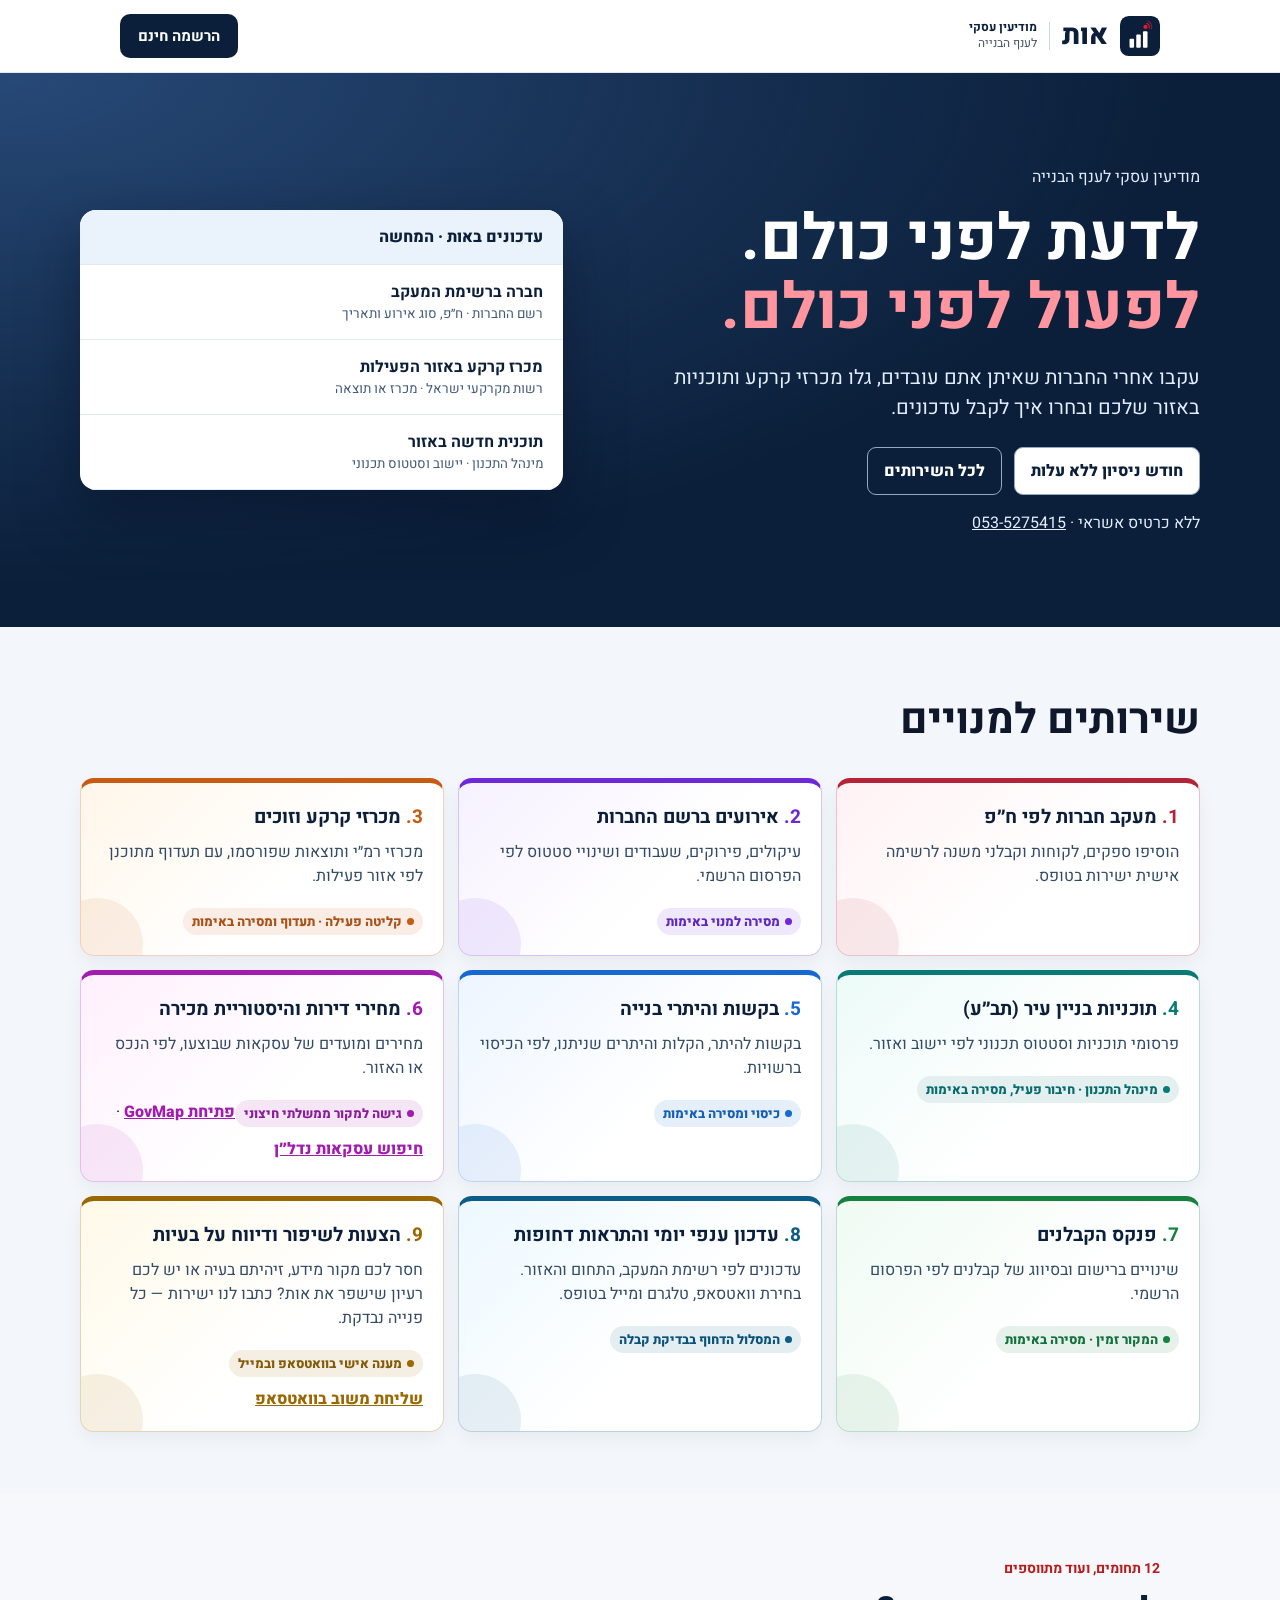
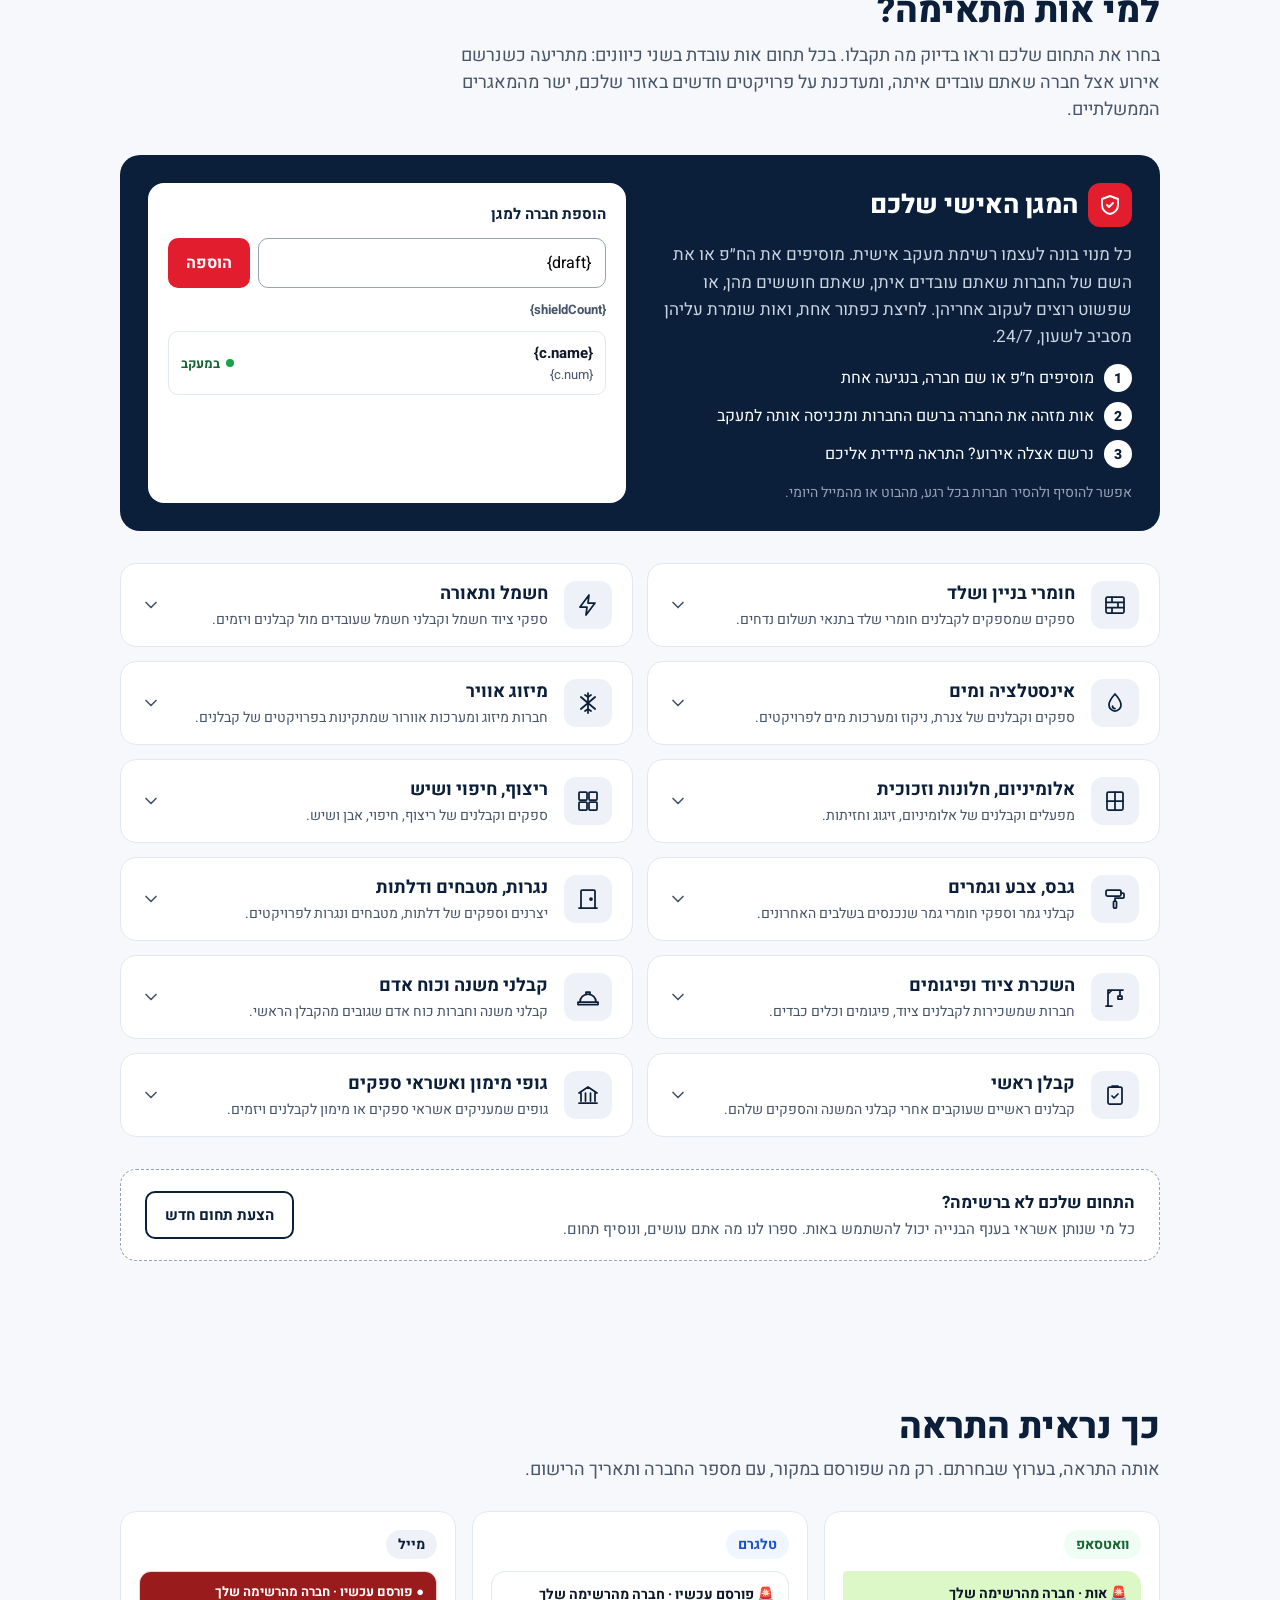
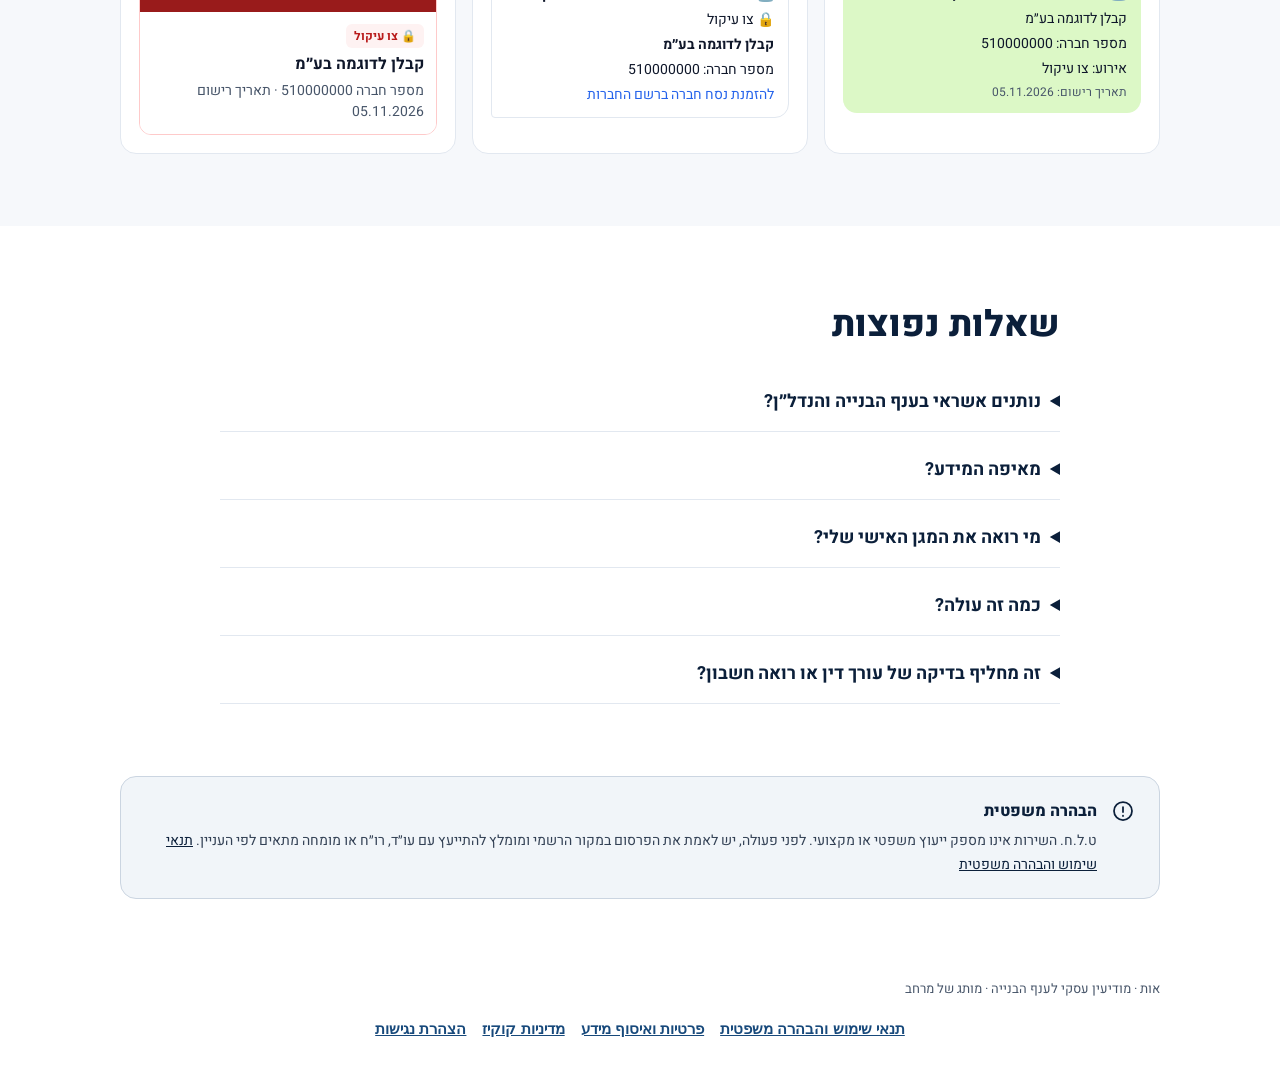
==== index.html @ c1ab6857 "Integrate final legal terms and policies across Ot website" ====
<!doctype html>
<html lang="he" dir="rtl">
<head>
<meta charset="utf-8"><link rel="icon" href="/icon.png"><link rel="icon" href="/icon.png">
<meta name="viewport" content="width=device-width,initial-scale=1">
<meta name="facebook-domain-verification" content="h4k5ge4xw68pjfsetgys9955vfv62x" />
<title>אות · מודיעין עסקי לענף הבנייה</title>
<meta name="description" content="המגן האישי שלכם: התרעה מוקדמת על עיקול, פירוק, מינוי כונס נכסים או שיעבוד חדש בחברות שאיתן אתם עובדים, והיתרים ומכרזים חדשים באזור שלכם.">

<link rel="preconnect" href="https://fonts.googleapis.com">
<link href="https://fonts.googleapis.com/css2?family=Heebo:wght@400;500;700;800&amp;display=swap" rel="stylesheet">
<style>
body{margin:0}
a{color:#0B1F3A}a:hover{color:#13305a}
button:focus-visible,a:focus-visible{outline:3px solid #2563EB;outline-offset:2px}
</style>

<style>details summary{list-style-position:inside} .pnl[hidden]{display:none!important}</style>
<style>
.home-shell{max-width:1120px;padding-inline:24px;margin:auto}.home-hero{background:radial-gradient(ellipse at top left,#274977,transparent 65%),#0b1f3a;color:white;padding-block:76px}.hero-layout{display:grid;grid-template-columns:1.2fr 1fr;align-items:center;gap:58px}.home-hero h1{font-size:clamp(36px,5vw,64px);line-height:1.08;margin:8px 0 20px}.home-hero h1 span{color:#ff969f}.home-hero p{color:#e2eeff;max-width:52ch}.hero-lead{font-size:20px}.home-actions{display:flex;flex-wrap:wrap;gap:12px;margin-top:24px}.home-actions a{border:1px solid #94a9c4;border-radius:9px;padding:11px 16px;color:#fff;text-decoration:none;font-weight:800}.home-actions a:first-child{background:#fff;color:#0b1f3a}.demo-panel{border-radius:16px;overflow:hidden;background:white;color:#0b1f3a;box-shadow:0 25px 55px #05102480}.demo-panel header,.demo-panel div{padding:15px 20px;border-bottom:1px solid #e1eaf4}.demo-panel header{background:#eaf2fb;font-weight:800}.demo-panel small{display:block;color:#415979}.home-services{background:#f3f6fa;padding-block:62px}.home-services h2{font-size:clamp(30px,4vw,42px);margin:0}.home-service-list{display:grid;grid-template-columns:repeat(3,minmax(0,1fr));gap:14px;padding:0;margin:26px 0 0;list-style:none;counter-reset:service}.home-service-list li{--accent:#b42337;--tint:#fff2f4;counter-increment:service;position:relative;overflow:hidden;background:linear-gradient(135deg,var(--tint),#fff 58%);border:1px solid color-mix(in srgb,var(--accent) 28%,#fff);border-top:5px solid var(--accent);border-radius:14px;padding:20px;min-width:0;box-shadow:0 7px 18px rgba(15,31,58,.05);transition:transform .2s ease,box-shadow .2s ease}.home-service-list li:hover{transform:translateY(-3px);box-shadow:0 13px 25px rgba(15,31,58,.12)}.home-service-list li::after{content:"";position:absolute;width:92px;height:92px;border-radius:50%;background:var(--accent);opacity:.09;left:-30px;bottom:-35px}.home-service-list li:nth-child(2){--accent:#6d28d9;--tint:#f6f1ff}.home-service-list li:nth-child(3){--accent:#c75b12;--tint:#fff6e9}.home-service-list li:nth-child(4){--accent:#087b76;--tint:#ecfbf8}.home-service-list li:nth-child(5){--accent:#1769d1;--tint:#edf5ff}.home-service-list li:nth-child(6){--accent:#a21caf;--tint:#fff0fd}.home-service-list li:nth-child(7){--accent:#16803f;--tint:#effbf3}.home-service-list li:nth-child(8){--accent:#0b5c86;--tint:#ecf8ff}.home-service-list li:nth-child(9){--accent:#9a6700;--tint:#fff9e8}.home-service-list h3{position:relative;z-index:1;margin:0;font-size:19px;color:#0b1f3a}.home-service-list h3::before{content:counter(service) ". ";color:var(--accent)}.home-service-list p{position:relative;z-index:1;margin:8px 0;color:#334a64}.home-service-list small{position:relative;z-index:1;display:inline-flex;align-items:center;gap:5px;width:fit-content;margin-top:12px;padding:4px 9px;border-radius:999px;background:color-mix(in srgb,var(--accent) 11%,#fff);color:color-mix(in srgb,var(--accent) 84%,#0b1f3a);font-weight:800;font-size:13px}.home-service-list small::before{content:"";width:7px;height:7px;border-radius:50%;background:var(--accent)}.home-service-list a{position:relative;z-index:1;display:inline-block;margin-top:10px;color:var(--accent);font-weight:800}@media(max-width:820px){.home-hero{padding-block:48px}.hero-layout{grid-template-columns:1fr;gap:30px}.home-service-list{grid-template-columns:repeat(2,minmax(0,1fr))}}@media(max-width:520px){.home-shell{padding-inline:16px}.home-service-list{grid-template-columns:1fr}.home-services{padding-block:42px}}
</style>
<style>
/* Mobile-first refinements */
@media (max-width:640px){
  html,body{max-width:100%;overflow-x:hidden}
  header>div{height:64px!important;padding-inline:16px!important}
  header>div>div:first-child{gap:8px!important}
  header>div>div:first-child>span:nth-of-type(1){font-size:24px!important}
  header>div>div:first-child>span:last-child{font-size:11px!important}
  header>div>a{min-height:44px!important;padding-inline:13px!important;font-size:14px!important}
  .home-shell{padding-inline:16px}
  .home-hero{padding-block:34px}
  .home-hero h1{font-size:34px;line-height:1.14;margin-block:6px 14px}
  .hero-lead{font-size:17px;line-height:1.65}
  .home-actions{display:grid;grid-template-columns:1fr;gap:10px;margin-top:20px}
  .home-actions a{display:flex;align-items:center;justify-content:center;min-height:50px;box-sizing:border-box;font-size:16px}
  .demo-panel{border-radius:14px}
  .demo-panel header,.demo-panel div{padding:13px 14px;font-size:15px}
  .home-services{padding-block:38px}
  .home-services h2,section h2{font-size:29px!important;line-height:1.25!important}
  .home-service-list{grid-template-columns:1fr;gap:12px;margin-top:20px}
  .home-service-list li{padding:17px 16px 18px;border-radius:13px}
  .home-service-list h3{font-size:20px;line-height:1.3}
  .home-service-list p{font-size:16px;line-height:1.65;margin-block:9px}
  .home-service-list small{font-size:13px;line-height:1.35}
  .home-service-list a{min-height:44px;display:flex;align-items:center;font-size:15px}
  section[style]{padding-block:42px!important}
  section[style]>div{padding-inline:16px!important}
  div[style*="minmax(380px, 1fr)"],div[style*="minmax(300px, 1fr)"]{grid-template-columns:1fr!important}
  div[style*="flex: 1 1 380px"],div[style*="flex: 1 1 340px"]{flex-basis:100%!important}
  div[style*="padding: 28px"]{padding:18px!important;border-radius:16px!important}
  #cmp{min-width:0!important;width:100%!important;box-sizing:border-box}
  label[for="cmp"]+div{flex-wrap:wrap}
  label[for="cmp"]+div button{width:100%;min-height:50px!important}
  .acc button{min-height:70px!important;padding:14px!important;gap:12px!important}
  .acc button span[style*="width: 48px"]{width:42px!important;height:42px!important;border-radius:10px!important}
  .acc button span[style*="font-size: 18px"]{font-size:17px!important}
  .acc button span[style*="font-size: 14px"]{font-size:14px!important;line-height:1.4}
  footer{padding:22px 16px!important;font-size:13px!important}
}
</style>
<link rel="stylesheet" href="/policies.css">
</head>
<body>
<a class="policy-skip" href="#main-content">דילוג לתוכן המרכזי</a>

<div style="font-family: Heebo, Arial, sans-serif; color: #0F172A; background: #FFFFFF; direction: rtl; line-height: 1.5">
<header style="border-bottom: 1px solid #E2E8F0">
<div style="max-width: 1040px; margin: 0 auto; padding: 0 20px; height: 72px; display: flex; align-items: center; justify-content: space-between; gap: 16px">
<div style="display: flex; align-items: center; gap: 12px"><svg role="img" aria-label="אות" width="40" height="40" viewBox="0 0 512 512"><rect width="512" height="512" rx="112" fill="#0B1F3A"></rect><rect x="122" y="292" width="58" height="114" rx="12" fill="#FFFFFF"></rect><rect x="208" y="236" width="58" height="170" rx="12" fill="#FFFFFF"></rect><rect x="294" y="196" width="58" height="210" rx="12" fill="#FFFFFF"></rect><circle cx="326" cy="140" r="27" fill="#E11D2E"></circle><path d="M343.1 93.0 A50 50 0 0 1 373.0 157.1" fill="none" stroke="#E11D2E" stroke-width="14" stroke-linecap="round"></path><path d="M353.4 64.8 A80 80 0 0 1 401.2 167.4" fill="none" stroke="#E11D2E" stroke-width="14" stroke-linecap="round" opacity="0.55"></path></svg><span style="font-weight: 800; font-size: 28px; color: #0B1F3A">אות</span><span style="width: 1px; height: 28px; background: #CBD5E1"></span><span style="font-size: 12px; line-height: 1.3; color: #475569"><b style="color: #0B1F3A">מודיעין עסקי</b><br>לענף הבנייה</span></div>
<a href="/join.html" style="display: inline-flex; align-items: center; min-height: 44px; padding: 0 18px; background: #0B1F3A; color: #FFFFFF; font-weight: 700; font-size: 15px; text-decoration: none; border-radius: 10px">הרשמה חינם</a>
</div>
</header>
<main id="main-content" tabindex="-1">
<section class="home-hero"><div class="home-shell hero-layout"><div>
<p>מודיעין עסקי לענף הבנייה</p><h1>לדעת לפני כולם.<br><span>לפעול לפני כולם.</span></h1>
<p class="hero-lead">עקבו אחרי החברות שאיתן אתם עובדים, גלו מכרזי קרקע ותוכניות באזור שלכם ובחרו איך לקבל עדכונים.</p>
<div class="home-actions"><a href="/join.html">חודש ניסיון ללא עלות</a><a href="#services">לכל השירותים</a></div>
<p>ללא כרטיס אשראי · <a style="color:inherit" href="tel:0535275415">053-5275415</a></p></div>
<div class="demo-panel"><header>עדכונים באות · המחשה</header>
<div><strong>חברה ברשימת המעקב</strong><small>רשם החברות · ח״פ, סוג אירוע ותאריך</small></div>
<div><strong>מכרז קרקע באזור הפעילות</strong><small>רשות מקרקעי ישראל · מכרז או תוצאה</small></div>
<div><strong>תוכנית חדשה באזור</strong><small>מינהל התכנון · יישוב וסטטוס תכנוני</small></div></div></div></section>
<section class="home-services" id="services"><div class="home-shell"><h2>שירותים למנויים</h2><ol class="home-service-list" role="list">
<li><h3>מעקב חברות לפי ח״פ</h3><p>הוסיפו ספקים, לקוחות וקבלני משנה לרשימה אישית ישירות בטופס.</p></li>
<li><h3>אירועים ברשם החברות</h3><p>עיקולים, פירוקים, שעבודים ושינויי סטטוס לפי הפרסום הרשמי.</p><small>מסירה למנוי באימות</small></li>
<li><h3>מכרזי קרקע וזוכים</h3><p>מכרזי רמ״י ותוצאות שפורסמו, עם תעדוף מתוכנן לפי אזור פעילות.</p><small>קליטה פעילה · תעדוף ומסירה באימות</small></li>
<li><h3>תוכניות בניין עיר (תב״ע)</h3><p>פרסומי תוכניות וסטטוס תכנוני לפי יישוב ואזור.</p><small>מינהל התכנון · חיבור פעיל, מסירה באימות</small></li>
<li><h3>בקשות והיתרי בנייה</h3><p>בקשות להיתר, הקלות והיתרים שניתנו, לפי הכיסוי ברשויות.</p><small>כיסוי ומסירה באימות</small></li>
<li><h3>מחירי דירות והיסטוריית מכירה</h3><p>מחירים ומועדים של עסקאות שבוצעו, לפי הנכס או האזור.</p><small>גישה למקור ממשלתי חיצוני</small><a href="https://www.govmap.gov.il/">פתיחת GovMap</a> · <a href="https://www.nadlan.gov.il/">חיפוש עסקאות נדל״ן</a></li>
<li><h3>פנקס הקבלנים</h3><p>שינויים ברישום ובסיווג של קבלנים לפי הפרסום הרשמי.</p><small>המקור זמין · מסירה באימות</small></li>
<li><h3>עדכון ענפי יומי והתראות דחופות</h3><p>עדכונים לפי רשימת המעקב, התחום והאזור. בחירת וואטסאפ, טלגרם ומייל בטופס.</p><small>המסלול הדחוף בבדיקת קבלה</small></li>
<li><h3>הצעות לשיפור ודיווח על בעיות</h3><p>חסר לכם מקור מידע, זיהיתם בעיה או יש לכם רעיון שישפר את אות? כתבו לנו ישירות — כל פנייה נבדקת.</p><small>מענה אישי בוואטסאפ ובמייל</small><a href="https://wa.me/972535275415?text=%D7%94%D7%99%D7%99%2C%20%D7%99%D7%A9%20%D7%9C%D7%99%20%D7%94%D7%A6%D7%A2%D7%AA%20%D7%A9%D7%99%D7%A4%D7%95%D7%A8%20%D7%90%D7%95%20%D7%93%D7%99%D7%95%D7%95%D7%97%20%D7%A2%D7%9C%20%D7%91%D7%A2%D7%99%D7%94%20%D7%91%D7%90%D7%95%D7%AA%3A%20" target="_blank" rel="noopener">שליחת משוב בוואטסאפ</a></li>
</ol></div></section>
<section style="background: #F6F8FB; padding: 64px 0 72px 0">
<div style="max-width: 1040px; margin: 0 auto; padding: 0 20px; display: flex; flex-direction: column; gap: 32px">
<div style="display: flex; flex-direction: column; gap: 10px; max-width: 720px">
<span style="font-size: 14px; font-weight: 700; color: #B91C1C">12 תחומים, ועוד מתווספים</span>
<h2 style="margin: 0; font-size: 36px; font-weight: 800; color: #0B1F3A; line-height: 1.2">למי אות מתאימה?</h2>
<p style="margin: 0; font-size: 18px; color: #475569">בחרו את התחום שלכם וראו בדיוק מה תקבלו. בכל תחום אות עובדת בשני כיוונים: מתריעה כשנרשם אירוע אצל חברה שאתם עובדים איתה, ומעדכנת על פרויקטים חדשים באזור שלכם, ישר מהמאגרים הממשלתיים.</p>
</div>
<div style="display: flex; flex-wrap: wrap; gap: 28px; align-items: stretch; padding: 28px; border-radius: 20px; background: #0B1F3A; color: #FFFFFF">
<div style="display: flex; flex-direction: column; gap: 14px; flex: 1 1 380px; min-width: 0">
<div style="display: flex; align-items: center; gap: 10px"><span style="display: flex; align-items: center; justify-content: center; width: 44px; height: 44px; border-radius: 12px; background: #E11D2E"><svg aria-hidden="true" width="24" height="24" viewBox="0 0 24 24" fill="none" stroke="#FFFFFF" stroke-width="1.9" stroke-linecap="round" stroke-linejoin="round"><path d="M12 3 4 6v6c0 4.5 3.4 8.3 8 9 4.6-.7 8-4.5 8-9V6z"></path><path d="m9 12 2 2 4-4"></path></svg></span><span style="font-size: 26px; font-weight: 800">המגן האישי שלכם</span></div>
<p style="margin: 0; font-size: 17px; line-height: 1.6; color: #CBD5E1">כל מנוי בונה לעצמו רשימת מעקב אישית. מוסיפים את הח״פ או את השם של החברות שאתם עובדים איתן, שאתם חוששים מהן, או שפשוט רוצים לעקוב אחריהן. לחיצת כפתור אחת, ואות שומרת עליהן מסביב לשעון, 24/7.</p>
<div style="display: flex; flex-direction: column; gap: 10px">
<div style="display: flex; align-items: center; gap: 10px"><span style="display: flex; align-items: center; justify-content: center; width: 28px; height: 28px; flex-shrink: 0; border-radius: 50%; background: #FFFFFF; color: #0B1F3A; font-weight: 800; font-size: 14px">1</span><span style="font-size: 16px">מוסיפים ח״פ או שם חברה, בנגיעה אחת</span></div>
<div style="display: flex; align-items: center; gap: 10px"><span style="display: flex; align-items: center; justify-content: center; width: 28px; height: 28px; flex-shrink: 0; border-radius: 50%; background: #FFFFFF; color: #0B1F3A; font-weight: 800; font-size: 14px">2</span><span style="font-size: 16px">אות מזהה את החברה ברשם החברות ומכניסה אותה למעקב</span></div>
<div style="display: flex; align-items: center; gap: 10px"><span style="display: flex; align-items: center; justify-content: center; width: 28px; height: 28px; flex-shrink: 0; border-radius: 50%; background: #FFFFFF; color: #0B1F3A; font-weight: 800; font-size: 14px">3</span><span style="font-size: 16px">נרשם אצלה אירוע? התראה מיידית אליכם</span></div>
</div>
<span style="font-size: 14px; color: #94A3B8">אפשר להוסיף ולהסיר חברות בכל רגע, מהבוט או מהמייל היומי.</span>
</div>
<div style="display: flex; flex-direction: column; gap: 12px; flex: 1 1 340px; min-width: 0; padding: 20px; border-radius: 16px; background: #FFFFFF; color: #0F172A">
<label for="cmp" style="font-size: 15px; font-weight: 700; color: #0B1F3A">הוספת חברה למגן</label>
<div style="display: flex; gap: 8px">
<input id="cmp" aria-label="מספר ח״פ או שם חברה להדגמה" type="text" value="{draft}" onChange="{onDraft}" placeholder="ח״פ או שם חברה, למשל 51-555555-5" style="flex-grow: 1; min-width: 0; min-height: 48px; padding: 0 14px; border: 1px solid #94A3B8; border-radius: 10px; font-family: inherit; font-size: 16px; direction: rtl" />
<button type="button" onClick="{add}" style="min-height: 48px; padding: 0 18px; border: 0; border-radius: 10px; background: #E11D2E; color: #FFFFFF; font-family: inherit; font-size: 16px; font-weight: 700; cursor: pointer">הוספה</button>
</div>
<span style="font-size: 13px; font-weight: 700; color: #475569">{shieldCount}</span>
<div style="display: flex; flex-direction: column; gap: 8px">
<sc-for list="{shield}" as="c" hint-placeholder-count="3">
<div style="display: flex; align-items: center; justify-content: space-between; gap: 10px; padding: 10px 12px; border: 1px solid #E2E8F0; border-radius: 10px">
<div style="display: flex; flex-direction: column; min-width: 0"><span style="font-size: 15px; font-weight: 700; color: #0F172A">{c.name}</span><span style="font-size: 13px; color: #475569">{c.num}</span></div>
<span style="display: inline-flex; align-items: center; gap: 6px; flex-shrink: 0; font-size: 13px; font-weight: 700; color: #166534"><span style="width: 8px; height: 8px; border-radius: 50%; background: #16A34A"></span>במעקב</span>
</div>
</sc-for>
</div>
</div>
</div>
<div style="display: grid; grid-template-columns: repeat(auto-fit, minmax(380px, 1fr)); gap: 14px; align-items: start">

<div class="acc" data-i="1" style="border: 1px solid #E2E8F0; border-radius: 16px; background: #FFFFFF; overflow: hidden">
<button type="button" onclick="tog(1)" aria-expanded="false" aria-controls="p1" style="display: flex; align-items: center; gap: 16px; width: 100%; min-height: 76px; padding: 16px 20px; background: none; border: 0; text-align: right; cursor: pointer; font-family: inherit; color: inherit">
<span style="display: flex; align-items: center; justify-content: center; width: 48px; height: 48px; flex-shrink: 0; border-radius: 12px; background: #EEF2F8; color: #0B1F3A"><svg aria-hidden="true" width="24" height="24" viewBox="0 0 24 24" fill="none" stroke="currentColor" stroke-width="1.75" stroke-linecap="round" stroke-linejoin="round"><rect x="3" y="4" width="18" height="16" rx="1.5"></rect><path d="M3 9.3h18M3 14.7h18M9 4v5.3M15 9.3v5.4M9 14.7V20"></path></svg></span>
<span style="display: flex; flex-direction: column; gap: 2px; flex-grow: 1">
<span style="font-size: 18px; font-weight: 700; color: #0B1F3A">חומרי בניין ושלד</span>
<span style="font-size: 14px; color: #475569">ספקים שמספקים לקבלנים חומרי שלד בתנאי תשלום נדחים.</span>
</span>
<span style="display: flex; color: #475569; transform: none;" data-chev="1" data-x=" transition: transform .2s"><svg aria-hidden="true" width="20" height="20" viewBox="0 0 24 24" fill="none" stroke="currentColor" stroke-width="2" stroke-linecap="round" stroke-linejoin="round"><path d="m6 9 6 6 6-6"></path></svg></span>
</button>
<div id="p1" class="pnl" hidden>
<div style="display: flex; flex-direction: column; gap: 18px; padding: 4px 20px 22px 20px; border-top: 1px solid #E2E8F0">
<div style="display: flex; flex-direction: column; gap: 10px; padding-top: 16px">
<span style="font-size: 13px; font-weight: 700; color: #475569">מתאים במיוחד ל</span>
<div style="display: flex; flex-wrap: wrap; gap: 8px"><span style="font-size: 14px; color: #0B1F3A; background: #EEF2F8; padding: 6px 12px; border-radius: 999px">בטון מובא</span><span style="font-size: 14px; color: #0B1F3A; background: #EEF2F8; padding: 6px 12px; border-radius: 999px">ברזל לבניין</span><span style="font-size: 14px; color: #0B1F3A; background: #EEF2F8; padding: 6px 12px; border-radius: 999px">בלוקים ומלט</span><span style="font-size: 14px; color: #0B1F3A; background: #EEF2F8; padding: 6px 12px; border-radius: 999px">חומרי איטום</span></div>
</div>
<div style="display: grid; grid-template-columns: repeat(auto-fit, minmax(260px, 1fr)); gap: 12px">
<div style="display: flex; flex-direction: column; gap: 10px; padding: 16px; border-radius: 12px; background: #FEF2F2">
<div style="display: flex; align-items: center; gap: 8px; color: #B91C1C"><svg aria-hidden="true" width="20" height="20" viewBox="0 0 24 24" fill="none" stroke="currentColor" stroke-width="1.75" stroke-linecap="round" stroke-linejoin="round"><path d="M12 3 4 6v6c0 4.5 3.4 8.3 8 9 4.6-.7 8-4.5 8-9V6z"></path></svg><span style="font-size: 16px; font-weight: 800">הגנה</span></div>
<span style="font-size: 14px; color: #334155">התראה מיידית כשנרשם אירוע אצל חברה שהוספתם למגן האישי:</span>
<div style="display: flex; flex-wrap: wrap; gap: 6px"><span style="font-size: 13px; color: #334155; border: 1px solid #CBD5E1; padding: 4px 10px; border-radius: 8px">עיקול</span><span style="font-size: 13px; color: #334155; border: 1px solid #CBD5E1; padding: 4px 10px; border-radius: 8px">צו פירוק</span><span style="font-size: 13px; color: #334155; border: 1px solid #CBD5E1; padding: 4px 10px; border-radius: 8px">מינוי כונס נכסים</span><span style="font-size: 13px; color: #334155; border: 1px solid #CBD5E1; padding: 4px 10px; border-radius: 8px">שיעבוד חדש</span><span style="font-size: 13px; color: #334155; border: 1px solid #CBD5E1; padding: 4px 10px; border-radius: 8px">שינוי בפנקס הקבלנים</span><span style="font-size: 13px; color: #334155; border: 1px solid #CBD5E1; padding: 4px 10px; border-radius: 8px">מוגבל חמור (בנק ישראל)</span></div>
<div style="display: flex; flex-direction: column; gap: 2px; background: #FFFFFF; border-radius: 10px; padding: 12px 14px">
<span style="font-size: 14px; color: #0F172A">נרשם: מינוי כונס נכסים</span>
<span style="font-size: 15px; font-weight: 700; color: #0F172A">קבלן לדוגמה בע״מ</span>
<span style="font-size: 13px; color: #475569">מקור: רשם החברות</span>
</div>
</div>
<div style="display: flex; flex-direction: column; gap: 10px; padding: 16px; border-radius: 12px; background: #EFF6FF">
<div style="display: flex; align-items: center; gap: 8px; color: #1D4ED8"><svg aria-hidden="true" width="20" height="20" viewBox="0 0 24 24" fill="none" stroke="currentColor" stroke-width="1.75" stroke-linecap="round" stroke-linejoin="round"><path d="M3 17 9 11l4 4 8-8"></path><path d="M15 7h6v6"></path></svg><span style="font-size: 16px; font-weight: 800">הזדמנויות</span></div>
<span style="font-size: 14px; color: #334155">עדכון יומי על פרויקטים חדשים באזור הפעילות שלכם:</span>
<div style="display: flex; flex-wrap: wrap; gap: 6px"><span style="font-size: 13px; color: #1E3A8A; border: 1px solid #BFDBFE; background: #FFFFFF; padding: 4px 10px; border-radius: 8px">בקשה חדשה להיתר</span><span style="font-size: 13px; color: #1E3A8A; border: 1px solid #BFDBFE; background: #FFFFFF; padding: 4px 10px; border-radius: 8px">היתר שניתן</span><span style="font-size: 13px; color: #1E3A8A; border: 1px solid #BFDBFE; background: #FFFFFF; padding: 4px 10px; border-radius: 8px">הקלה</span><span style="font-size: 13px; color: #1E3A8A; border: 1px solid #BFDBFE; background: #FFFFFF; padding: 4px 10px; border-radius: 8px">שימוש חורג</span><span style="font-size: 13px; color: #1E3A8A; border: 1px solid #BFDBFE; background: #FFFFFF; padding: 4px 10px; border-radius: 8px">תמ"א 38</span><span style="font-size: 13px; color: #1E3A8A; border: 1px solid #BFDBFE; background: #FFFFFF; padding: 4px 10px; border-radius: 8px">מכרז קרקע ורמ"י זוכים</span></div>
<div style="display: flex; flex-direction: column; gap: 2px; background: #FFFFFF; border-radius: 10px; padding: 12px 14px">
<span style="font-size: 14px; color: #0F172A">ניתן היתר בנייה · 24 יחידות דיור</span>
<span style="font-size: 15px; font-weight: 700; color: #0F172A">רחוב לדוגמה, תל אביב</span>
<span style="font-size: 13px; color: #475569">מקור: עיריית תל אביב-יפו</span>
</div>
</div>
</div>
<a href="/join.html" style="align-self: flex-start; display: inline-flex; align-items: center; min-height: 44px; padding: 0 20px; background: #0B1F3A; color: #FFFFFF; font-weight: 700; font-size: 16px; text-decoration: none; border-radius: 10px">הרשמה לתחום חומרי בניין, חודש ראשון חינם</a>
</div>
</div>
</div>
<div class="acc" data-i="2" style="border: 1px solid #E2E8F0; border-radius: 16px; background: #FFFFFF; overflow: hidden">
<button type="button" onclick="tog(2)" aria-expanded="false" aria-controls="p2" style="display: flex; align-items: center; gap: 16px; width: 100%; min-height: 76px; padding: 16px 20px; background: none; border: 0; text-align: right; cursor: pointer; font-family: inherit; color: inherit">
<span style="display: flex; align-items: center; justify-content: center; width: 48px; height: 48px; flex-shrink: 0; border-radius: 12px; background: #EEF2F8; color: #0B1F3A"><svg aria-hidden="true" width="24" height="24" viewBox="0 0 24 24" fill="none" stroke="currentColor" stroke-width="1.75" stroke-linecap="round" stroke-linejoin="round"><path d="M13 2 4 14h7l-1 8 9-12h-7z"></path></svg></span>
<span style="display: flex; flex-direction: column; gap: 2px; flex-grow: 1">
<span style="font-size: 18px; font-weight: 700; color: #0B1F3A">חשמל ותאורה</span>
<span style="font-size: 14px; color: #475569">ספקי ציוד חשמל וקבלני חשמל שעובדים מול קבלנים ויזמים.</span>
</span>
<span style="display: flex; color: #475569; transform: none;" data-chev="2" data-x=" transition: transform .2s"><svg aria-hidden="true" width="20" height="20" viewBox="0 0 24 24" fill="none" stroke="currentColor" stroke-width="2" stroke-linecap="round" stroke-linejoin="round"><path d="m6 9 6 6 6-6"></path></svg></span>
</button>
<div id="p2" class="pnl" hidden>
<div style="display: flex; flex-direction: column; gap: 18px; padding: 4px 20px 22px 20px; border-top: 1px solid #E2E8F0">
<div style="display: flex; flex-direction: column; gap: 10px; padding-top: 16px">
<span style="font-size: 13px; font-weight: 700; color: #475569">מתאים במיוחד ל</span>
<div style="display: flex; flex-wrap: wrap; gap: 8px"><span style="font-size: 14px; color: #0B1F3A; background: #EEF2F8; padding: 6px 12px; border-radius: 999px">ספקי ציוד חשמל</span><span style="font-size: 14px; color: #0B1F3A; background: #EEF2F8; padding: 6px 12px; border-radius: 999px">קבלני חשמל</span><span style="font-size: 14px; color: #0B1F3A; background: #EEF2F8; padding: 6px 12px; border-radius: 999px">תאורה</span><span style="font-size: 14px; color: #0B1F3A; background: #EEF2F8; padding: 6px 12px; border-radius: 999px">מערכות מתח נמוך</span></div>
</div>
<div style="display: grid; grid-template-columns: repeat(auto-fit, minmax(260px, 1fr)); gap: 12px">
<div style="display: flex; flex-direction: column; gap: 10px; padding: 16px; border-radius: 12px; background: #FEF2F2">
<div style="display: flex; align-items: center; gap: 8px; color: #B91C1C"><svg aria-hidden="true" width="20" height="20" viewBox="0 0 24 24" fill="none" stroke="currentColor" stroke-width="1.75" stroke-linecap="round" stroke-linejoin="round"><path d="M12 3 4 6v6c0 4.5 3.4 8.3 8 9 4.6-.7 8-4.5 8-9V6z"></path></svg><span style="font-size: 16px; font-weight: 800">הגנה</span></div>
<span style="font-size: 14px; color: #334155">התראה מיידית כשנרשם אירוע אצל חברה שהוספתם למגן האישי:</span>
<div style="display: flex; flex-wrap: wrap; gap: 6px"><span style="font-size: 13px; color: #334155; border: 1px solid #CBD5E1; padding: 4px 10px; border-radius: 8px">עיקול</span><span style="font-size: 13px; color: #334155; border: 1px solid #CBD5E1; padding: 4px 10px; border-radius: 8px">צו פירוק</span><span style="font-size: 13px; color: #334155; border: 1px solid #CBD5E1; padding: 4px 10px; border-radius: 8px">מינוי כונס נכסים</span><span style="font-size: 13px; color: #334155; border: 1px solid #CBD5E1; padding: 4px 10px; border-radius: 8px">שיעבוד חדש</span><span style="font-size: 13px; color: #334155; border: 1px solid #CBD5E1; padding: 4px 10px; border-radius: 8px">שינוי בפנקס הקבלנים</span><span style="font-size: 13px; color: #334155; border: 1px solid #CBD5E1; padding: 4px 10px; border-radius: 8px">מוגבל חמור (בנק ישראל)</span></div>
<div style="display: flex; flex-direction: column; gap: 2px; background: #FFFFFF; border-radius: 10px; padding: 12px 14px">
<span style="font-size: 14px; color: #0F172A">נרשם: מינוי כונס נכסים</span>
<span style="font-size: 15px; font-weight: 700; color: #0F172A">קבלן לדוגמה בע״מ</span>
<span style="font-size: 13px; color: #475569">מקור: רשם החברות</span>
</div>
</div>
<div style="display: flex; flex-direction: column; gap: 10px; padding: 16px; border-radius: 12px; background: #EFF6FF">
<div style="display: flex; align-items: center; gap: 8px; color: #1D4ED8"><svg aria-hidden="true" width="20" height="20" viewBox="0 0 24 24" fill="none" stroke="currentColor" stroke-width="1.75" stroke-linecap="round" stroke-linejoin="round"><path d="M3 17 9 11l4 4 8-8"></path><path d="M15 7h6v6"></path></svg><span style="font-size: 16px; font-weight: 800">הזדמנויות</span></div>
<span style="font-size: 14px; color: #334155">עדכון יומי על פרויקטים חדשים באזור הפעילות שלכם:</span>
<div style="display: flex; flex-wrap: wrap; gap: 6px"><span style="font-size: 13px; color: #1E3A8A; border: 1px solid #BFDBFE; background: #FFFFFF; padding: 4px 10px; border-radius: 8px">בקשה חדשה להיתר</span><span style="font-size: 13px; color: #1E3A8A; border: 1px solid #BFDBFE; background: #FFFFFF; padding: 4px 10px; border-radius: 8px">היתר שניתן</span><span style="font-size: 13px; color: #1E3A8A; border: 1px solid #BFDBFE; background: #FFFFFF; padding: 4px 10px; border-radius: 8px">הקלה</span><span style="font-size: 13px; color: #1E3A8A; border: 1px solid #BFDBFE; background: #FFFFFF; padding: 4px 10px; border-radius: 8px">שימוש חורג</span><span style="font-size: 13px; color: #1E3A8A; border: 1px solid #BFDBFE; background: #FFFFFF; padding: 4px 10px; border-radius: 8px">תמ"א 38</span><span style="font-size: 13px; color: #1E3A8A; border: 1px solid #BFDBFE; background: #FFFFFF; padding: 4px 10px; border-radius: 8px">מכרז קרקע ורמ"י זוכים</span></div>
<div style="display: flex; flex-direction: column; gap: 2px; background: #FFFFFF; border-radius: 10px; padding: 12px 14px">
<span style="font-size: 14px; color: #0F172A">ניתן היתר בנייה · 24 יחידות דיור</span>
<span style="font-size: 15px; font-weight: 700; color: #0F172A">רחוב לדוגמה, תל אביב</span>
<span style="font-size: 13px; color: #475569">מקור: עיריית תל אביב-יפו</span>
</div>
</div>
</div>
<a href="/join.html" style="align-self: flex-start; display: inline-flex; align-items: center; min-height: 44px; padding: 0 20px; background: #0B1F3A; color: #FFFFFF; font-weight: 700; font-size: 16px; text-decoration: none; border-radius: 10px">הרשמה לתחום חשמל, חודש ראשון חינם</a>
</div>
</div>
</div>
<div class="acc" data-i="3" style="border: 1px solid #E2E8F0; border-radius: 16px; background: #FFFFFF; overflow: hidden">
<button type="button" onclick="tog(3)" aria-expanded="false" aria-controls="p3" style="display: flex; align-items: center; gap: 16px; width: 100%; min-height: 76px; padding: 16px 20px; background: none; border: 0; text-align: right; cursor: pointer; font-family: inherit; color: inherit">
<span style="display: flex; align-items: center; justify-content: center; width: 48px; height: 48px; flex-shrink: 0; border-radius: 12px; background: #EEF2F8; color: #0B1F3A"><svg aria-hidden="true" width="24" height="24" viewBox="0 0 24 24" fill="none" stroke="currentColor" stroke-width="1.75" stroke-linecap="round" stroke-linejoin="round"><path d="M12 3s-6 6.6-6 11a6 6 0 0 0 12 0c0-4.4-6-11-6-11z"></path><path d="M9.5 15a2.5 2.5 0 0 0 2.5 2.5"></path></svg></span>
<span style="display: flex; flex-direction: column; gap: 2px; flex-grow: 1">
<span style="font-size: 18px; font-weight: 700; color: #0B1F3A">אינסטלציה ומים</span>
<span style="font-size: 14px; color: #475569">ספקים וקבלנים של צנרת, ניקוז ומערכות מים לפרויקטים.</span>
</span>
<span style="display: flex; color: #475569; transform: none;" data-chev="3" data-x=" transition: transform .2s"><svg aria-hidden="true" width="20" height="20" viewBox="0 0 24 24" fill="none" stroke="currentColor" stroke-width="2" stroke-linecap="round" stroke-linejoin="round"><path d="m6 9 6 6 6-6"></path></svg></span>
</button>
<div id="p3" class="pnl" hidden>
<div style="display: flex; flex-direction: column; gap: 18px; padding: 4px 20px 22px 20px; border-top: 1px solid #E2E8F0">
<div style="display: flex; flex-direction: column; gap: 10px; padding-top: 16px">
<span style="font-size: 13px; font-weight: 700; color: #475569">מתאים במיוחד ל</span>
<div style="display: flex; flex-wrap: wrap; gap: 8px"><span style="font-size: 14px; color: #0B1F3A; background: #EEF2F8; padding: 6px 12px; border-radius: 999px">ספקי צנרת</span><span style="font-size: 14px; color: #0B1F3A; background: #EEF2F8; padding: 6px 12px; border-radius: 999px">קבלני אינסטלציה</span><span style="font-size: 14px; color: #0B1F3A; background: #EEF2F8; padding: 6px 12px; border-radius: 999px">כלים סניטריים</span><span style="font-size: 14px; color: #0B1F3A; background: #EEF2F8; padding: 6px 12px; border-radius: 999px">מערכות ספרינקלרים</span></div>
</div>
<div style="display: grid; grid-template-columns: repeat(auto-fit, minmax(260px, 1fr)); gap: 12px">
<div style="display: flex; flex-direction: column; gap: 10px; padding: 16px; border-radius: 12px; background: #FEF2F2">
<div style="display: flex; align-items: center; gap: 8px; color: #B91C1C"><svg aria-hidden="true" width="20" height="20" viewBox="0 0 24 24" fill="none" stroke="currentColor" stroke-width="1.75" stroke-linecap="round" stroke-linejoin="round"><path d="M12 3 4 6v6c0 4.5 3.4 8.3 8 9 4.6-.7 8-4.5 8-9V6z"></path></svg><span style="font-size: 16px; font-weight: 800">הגנה</span></div>
<span style="font-size: 14px; color: #334155">התראה מיידית כשנרשם אירוע אצל חברה שהוספתם למגן האישי:</span>
<div style="display: flex; flex-wrap: wrap; gap: 6px"><span style="font-size: 13px; color: #334155; border: 1px solid #CBD5E1; padding: 4px 10px; border-radius: 8px">עיקול</span><span style="font-size: 13px; color: #334155; border: 1px solid #CBD5E1; padding: 4px 10px; border-radius: 8px">צו פירוק</span><span style="font-size: 13px; color: #334155; border: 1px solid #CBD5E1; padding: 4px 10px; border-radius: 8px">מינוי כונס נכסים</span><span style="font-size: 13px; color: #334155; border: 1px solid #CBD5E1; padding: 4px 10px; border-radius: 8px">שיעבוד חדש</span><span style="font-size: 13px; color: #334155; border: 1px solid #CBD5E1; padding: 4px 10px; border-radius: 8px">שינוי בפנקס הקבלנים</span><span style="font-size: 13px; color: #334155; border: 1px solid #CBD5E1; padding: 4px 10px; border-radius: 8px">מוגבל חמור (בנק ישראל)</span></div>
<div style="display: flex; flex-direction: column; gap: 2px; background: #FFFFFF; border-radius: 10px; padding: 12px 14px">
<span style="font-size: 14px; color: #0F172A">נרשם: מינוי כונס נכסים</span>
<span style="font-size: 15px; font-weight: 700; color: #0F172A">קבלן לדוגמה בע״מ</span>
<span style="font-size: 13px; color: #475569">מקור: רשם החברות</span>
</div>
</div>
<div style="display: flex; flex-direction: column; gap: 10px; padding: 16px; border-radius: 12px; background: #EFF6FF">
<div style="display: flex; align-items: center; gap: 8px; color: #1D4ED8"><svg aria-hidden="true" width="20" height="20" viewBox="0 0 24 24" fill="none" stroke="currentColor" stroke-width="1.75" stroke-linecap="round" stroke-linejoin="round"><path d="M3 17 9 11l4 4 8-8"></path><path d="M15 7h6v6"></path></svg><span style="font-size: 16px; font-weight: 800">הזדמנויות</span></div>
<span style="font-size: 14px; color: #334155">עדכון יומי על פרויקטים חדשים באזור הפעילות שלכם:</span>
<div style="display: flex; flex-wrap: wrap; gap: 6px"><span style="font-size: 13px; color: #1E3A8A; border: 1px solid #BFDBFE; background: #FFFFFF; padding: 4px 10px; border-radius: 8px">בקשה חדשה להיתר</span><span style="font-size: 13px; color: #1E3A8A; border: 1px solid #BFDBFE; background: #FFFFFF; padding: 4px 10px; border-radius: 8px">היתר שניתן</span><span style="font-size: 13px; color: #1E3A8A; border: 1px solid #BFDBFE; background: #FFFFFF; padding: 4px 10px; border-radius: 8px">הקלה</span><span style="font-size: 13px; color: #1E3A8A; border: 1px solid #BFDBFE; background: #FFFFFF; padding: 4px 10px; border-radius: 8px">שימוש חורג</span><span style="font-size: 13px; color: #1E3A8A; border: 1px solid #BFDBFE; background: #FFFFFF; padding: 4px 10px; border-radius: 8px">תמ"א 38</span><span style="font-size: 13px; color: #1E3A8A; border: 1px solid #BFDBFE; background: #FFFFFF; padding: 4px 10px; border-radius: 8px">מכרז קרקע ורמ"י זוכים</span></div>
<div style="display: flex; flex-direction: column; gap: 2px; background: #FFFFFF; border-radius: 10px; padding: 12px 14px">
<span style="font-size: 14px; color: #0F172A">ניתן היתר בנייה · 24 יחידות דיור</span>
<span style="font-size: 15px; font-weight: 700; color: #0F172A">רחוב לדוגמה, תל אביב</span>
<span style="font-size: 13px; color: #475569">מקור: עיריית תל אביב-יפו</span>
</div>
</div>
</div>
<a href="/join.html" style="align-self: flex-start; display: inline-flex; align-items: center; min-height: 44px; padding: 0 20px; background: #0B1F3A; color: #FFFFFF; font-weight: 700; font-size: 16px; text-decoration: none; border-radius: 10px">הרשמה לתחום אינסטלציה, חודש ראשון חינם</a>
</div>
</div>
</div>
<div class="acc" data-i="4" style="border: 1px solid #E2E8F0; border-radius: 16px; background: #FFFFFF; overflow: hidden">
<button type="button" onclick="tog(4)" aria-expanded="false" aria-controls="p4" style="display: flex; align-items: center; gap: 16px; width: 100%; min-height: 76px; padding: 16px 20px; background: none; border: 0; text-align: right; cursor: pointer; font-family: inherit; color: inherit">
<span style="display: flex; align-items: center; justify-content: center; width: 48px; height: 48px; flex-shrink: 0; border-radius: 12px; background: #EEF2F8; color: #0B1F3A"><svg aria-hidden="true" width="24" height="24" viewBox="0 0 24 24" fill="none" stroke="currentColor" stroke-width="1.75" stroke-linecap="round" stroke-linejoin="round"><path d="M12 2v20M4.9 6l14.2 12M19.1 6 4.9 18"></path><path d="m9 4 3 2 3-2M9 20l3-2 3 2"></path></svg></span>
<span style="display: flex; flex-direction: column; gap: 2px; flex-grow: 1">
<span style="font-size: 18px; font-weight: 700; color: #0B1F3A">מיזוג אוויר</span>
<span style="font-size: 14px; color: #475569">חברות מיזוג ומערכות אוורור שמתקינות בפרויקטים של קבלנים.</span>
</span>
<span style="display: flex; color: #475569; transform: none;" data-chev="4" data-x=" transition: transform .2s"><svg aria-hidden="true" width="20" height="20" viewBox="0 0 24 24" fill="none" stroke="currentColor" stroke-width="2" stroke-linecap="round" stroke-linejoin="round"><path d="m6 9 6 6 6-6"></path></svg></span>
</button>
<div id="p4" class="pnl" hidden>
<div style="display: flex; flex-direction: column; gap: 18px; padding: 4px 20px 22px 20px; border-top: 1px solid #E2E8F0">
<div style="display: flex; flex-direction: column; gap: 10px; padding-top: 16px">
<span style="font-size: 13px; font-weight: 700; color: #475569">מתאים במיוחד ל</span>
<div style="display: flex; flex-wrap: wrap; gap: 8px"><span style="font-size: 14px; color: #0B1F3A; background: #EEF2F8; padding: 6px 12px; border-radius: 999px">מיזוג מרכזי</span><span style="font-size: 14px; color: #0B1F3A; background: #EEF2F8; padding: 6px 12px; border-radius: 999px">מערכות VRF</span><span style="font-size: 14px; color: #0B1F3A; background: #EEF2F8; padding: 6px 12px; border-radius: 999px">אוורור ושחרור עשן</span><span style="font-size: 14px; color: #0B1F3A; background: #EEF2F8; padding: 6px 12px; border-radius: 999px">ספקי ציוד מיזוג</span></div>
</div>
<div style="display: grid; grid-template-columns: repeat(auto-fit, minmax(260px, 1fr)); gap: 12px">
<div style="display: flex; flex-direction: column; gap: 10px; padding: 16px; border-radius: 12px; background: #FEF2F2">
<div style="display: flex; align-items: center; gap: 8px; color: #B91C1C"><svg aria-hidden="true" width="20" height="20" viewBox="0 0 24 24" fill="none" stroke="currentColor" stroke-width="1.75" stroke-linecap="round" stroke-linejoin="round"><path d="M12 3 4 6v6c0 4.5 3.4 8.3 8 9 4.6-.7 8-4.5 8-9V6z"></path></svg><span style="font-size: 16px; font-weight: 800">הגנה</span></div>
<span style="font-size: 14px; color: #334155">התראה מיידית כשנרשם אירוע אצל חברה שהוספתם למגן האישי:</span>
<div style="display: flex; flex-wrap: wrap; gap: 6px"><span style="font-size: 13px; color: #334155; border: 1px solid #CBD5E1; padding: 4px 10px; border-radius: 8px">עיקול</span><span style="font-size: 13px; color: #334155; border: 1px solid #CBD5E1; padding: 4px 10px; border-radius: 8px">צו פירוק</span><span style="font-size: 13px; color: #334155; border: 1px solid #CBD5E1; padding: 4px 10px; border-radius: 8px">מינוי כונס נכסים</span><span style="font-size: 13px; color: #334155; border: 1px solid #CBD5E1; padding: 4px 10px; border-radius: 8px">שיעבוד חדש</span><span style="font-size: 13px; color: #334155; border: 1px solid #CBD5E1; padding: 4px 10px; border-radius: 8px">שינוי בפנקס הקבלנים</span><span style="font-size: 13px; color: #334155; border: 1px solid #CBD5E1; padding: 4px 10px; border-radius: 8px">מוגבל חמור (בנק ישראל)</span></div>
<div style="display: flex; flex-direction: column; gap: 2px; background: #FFFFFF; border-radius: 10px; padding: 12px 14px">
<span style="font-size: 14px; color: #0F172A">נרשם: מינוי כונס נכסים</span>
<span style="font-size: 15px; font-weight: 700; color: #0F172A">קבלן לדוגמה בע״מ</span>
<span style="font-size: 13px; color: #475569">מקור: רשם החברות</span>
</div>
</div>
<div style="display: flex; flex-direction: column; gap: 10px; padding: 16px; border-radius: 12px; background: #EFF6FF">
<div style="display: flex; align-items: center; gap: 8px; color: #1D4ED8"><svg aria-hidden="true" width="20" height="20" viewBox="0 0 24 24" fill="none" stroke="currentColor" stroke-width="1.75" stroke-linecap="round" stroke-linejoin="round"><path d="M3 17 9 11l4 4 8-8"></path><path d="M15 7h6v6"></path></svg><span style="font-size: 16px; font-weight: 800">הזדמנויות</span></div>
<span style="font-size: 14px; color: #334155">עדכון יומי על פרויקטים חדשים באזור הפעילות שלכם:</span>
<div style="display: flex; flex-wrap: wrap; gap: 6px"><span style="font-size: 13px; color: #1E3A8A; border: 1px solid #BFDBFE; background: #FFFFFF; padding: 4px 10px; border-radius: 8px">בקשה חדשה להיתר</span><span style="font-size: 13px; color: #1E3A8A; border: 1px solid #BFDBFE; background: #FFFFFF; padding: 4px 10px; border-radius: 8px">היתר שניתן</span><span style="font-size: 13px; color: #1E3A8A; border: 1px solid #BFDBFE; background: #FFFFFF; padding: 4px 10px; border-radius: 8px">הקלה</span><span style="font-size: 13px; color: #1E3A8A; border: 1px solid #BFDBFE; background: #FFFFFF; padding: 4px 10px; border-radius: 8px">שימוש חורג</span><span style="font-size: 13px; color: #1E3A8A; border: 1px solid #BFDBFE; background: #FFFFFF; padding: 4px 10px; border-radius: 8px">תמ"א 38</span><span style="font-size: 13px; color: #1E3A8A; border: 1px solid #BFDBFE; background: #FFFFFF; padding: 4px 10px; border-radius: 8px">מכרז קרקע ורמ"י זוכים</span></div>
<div style="display: flex; flex-direction: column; gap: 2px; background: #FFFFFF; border-radius: 10px; padding: 12px 14px">
<span style="font-size: 14px; color: #0F172A">ניתן היתר בנייה · 24 יחידות דיור</span>
<span style="font-size: 15px; font-weight: 700; color: #0F172A">רחוב לדוגמה, תל אביב</span>
<span style="font-size: 13px; color: #475569">מקור: עיריית תל אביב-יפו</span>
</div>
</div>
</div>
<a href="/join.html" style="align-self: flex-start; display: inline-flex; align-items: center; min-height: 44px; padding: 0 20px; background: #0B1F3A; color: #FFFFFF; font-weight: 700; font-size: 16px; text-decoration: none; border-radius: 10px">הרשמה לתחום מיזוג, חודש ראשון חינם</a>
</div>
</div>
</div>
<div class="acc" data-i="5" style="border: 1px solid #E2E8F0; border-radius: 16px; background: #FFFFFF; overflow: hidden">
<button type="button" onclick="tog(5)" aria-expanded="false" aria-controls="p5" style="display: flex; align-items: center; gap: 16px; width: 100%; min-height: 76px; padding: 16px 20px; background: none; border: 0; text-align: right; cursor: pointer; font-family: inherit; color: inherit">
<span style="display: flex; align-items: center; justify-content: center; width: 48px; height: 48px; flex-shrink: 0; border-radius: 12px; background: #EEF2F8; color: #0B1F3A"><svg aria-hidden="true" width="24" height="24" viewBox="0 0 24 24" fill="none" stroke="currentColor" stroke-width="1.75" stroke-linecap="round" stroke-linejoin="round"><rect x="4" y="3" width="16" height="18" rx="1.5"></rect><path d="M12 3v18M4 12h16"></path></svg></span>
<span style="display: flex; flex-direction: column; gap: 2px; flex-grow: 1">
<span style="font-size: 18px; font-weight: 700; color: #0B1F3A">אלומיניום, חלונות וזכוכית</span>
<span style="font-size: 14px; color: #475569">מפעלים וקבלנים של אלומיניום, זיגוג וחזיתות.</span>
</span>
<span style="display: flex; color: #475569; transform: none;" data-chev="5" data-x=" transition: transform .2s"><svg aria-hidden="true" width="20" height="20" viewBox="0 0 24 24" fill="none" stroke="currentColor" stroke-width="2" stroke-linecap="round" stroke-linejoin="round"><path d="m6 9 6 6 6-6"></path></svg></span>
</button>
<div id="p5" class="pnl" hidden>
<div style="display: flex; flex-direction: column; gap: 18px; padding: 4px 20px 22px 20px; border-top: 1px solid #E2E8F0">
<div style="display: flex; flex-direction: column; gap: 10px; padding-top: 16px">
<span style="font-size: 13px; font-weight: 700; color: #475569">מתאים במיוחד ל</span>
<div style="display: flex; flex-wrap: wrap; gap: 8px"><span style="font-size: 14px; color: #0B1F3A; background: #EEF2F8; padding: 6px 12px; border-radius: 999px">מסגרות אלומיניום</span><span style="font-size: 14px; color: #0B1F3A; background: #EEF2F8; padding: 6px 12px; border-radius: 999px">זכוכית וזיגוג</span><span style="font-size: 14px; color: #0B1F3A; background: #EEF2F8; padding: 6px 12px; border-radius: 999px">חזיתות מסך</span><span style="font-size: 14px; color: #0B1F3A; background: #EEF2F8; padding: 6px 12px; border-radius: 999px">תריסים</span></div>
</div>
<div style="display: grid; grid-template-columns: repeat(auto-fit, minmax(260px, 1fr)); gap: 12px">
<div style="display: flex; flex-direction: column; gap: 10px; padding: 16px; border-radius: 12px; background: #FEF2F2">
<div style="display: flex; align-items: center; gap: 8px; color: #B91C1C"><svg aria-hidden="true" width="20" height="20" viewBox="0 0 24 24" fill="none" stroke="currentColor" stroke-width="1.75" stroke-linecap="round" stroke-linejoin="round"><path d="M12 3 4 6v6c0 4.5 3.4 8.3 8 9 4.6-.7 8-4.5 8-9V6z"></path></svg><span style="font-size: 16px; font-weight: 800">הגנה</span></div>
<span style="font-size: 14px; color: #334155">התראה מיידית כשנרשם אירוע אצל חברה שהוספתם למגן האישי:</span>
<div style="display: flex; flex-wrap: wrap; gap: 6px"><span style="font-size: 13px; color: #334155; border: 1px solid #CBD5E1; padding: 4px 10px; border-radius: 8px">עיקול</span><span style="font-size: 13px; color: #334155; border: 1px solid #CBD5E1; padding: 4px 10px; border-radius: 8px">צו פירוק</span><span style="font-size: 13px; color: #334155; border: 1px solid #CBD5E1; padding: 4px 10px; border-radius: 8px">מינוי כונס נכסים</span><span style="font-size: 13px; color: #334155; border: 1px solid #CBD5E1; padding: 4px 10px; border-radius: 8px">שיעבוד חדש</span><span style="font-size: 13px; color: #334155; border: 1px solid #CBD5E1; padding: 4px 10px; border-radius: 8px">שינוי בפנקס הקבלנים</span><span style="font-size: 13px; color: #334155; border: 1px solid #CBD5E1; padding: 4px 10px; border-radius: 8px">מוגבל חמור (בנק ישראל)</span></div>
<div style="display: flex; flex-direction: column; gap: 2px; background: #FFFFFF; border-radius: 10px; padding: 12px 14px">
<span style="font-size: 14px; color: #0F172A">נרשם: מינוי כונס נכסים</span>
<span style="font-size: 15px; font-weight: 700; color: #0F172A">קבלן לדוגמה בע״מ</span>
<span style="font-size: 13px; color: #475569">מקור: רשם החברות</span>
</div>
</div>
<div style="display: flex; flex-direction: column; gap: 10px; padding: 16px; border-radius: 12px; background: #EFF6FF">
<div style="display: flex; align-items: center; gap: 8px; color: #1D4ED8"><svg aria-hidden="true" width="20" height="20" viewBox="0 0 24 24" fill="none" stroke="currentColor" stroke-width="1.75" stroke-linecap="round" stroke-linejoin="round"><path d="M3 17 9 11l4 4 8-8"></path><path d="M15 7h6v6"></path></svg><span style="font-size: 16px; font-weight: 800">הזדמנויות</span></div>
<span style="font-size: 14px; color: #334155">עדכון יומי על פרויקטים חדשים באזור הפעילות שלכם:</span>
<div style="display: flex; flex-wrap: wrap; gap: 6px"><span style="font-size: 13px; color: #1E3A8A; border: 1px solid #BFDBFE; background: #FFFFFF; padding: 4px 10px; border-radius: 8px">בקשה חדשה להיתר</span><span style="font-size: 13px; color: #1E3A8A; border: 1px solid #BFDBFE; background: #FFFFFF; padding: 4px 10px; border-radius: 8px">היתר שניתן</span><span style="font-size: 13px; color: #1E3A8A; border: 1px solid #BFDBFE; background: #FFFFFF; padding: 4px 10px; border-radius: 8px">הקלה</span><span style="font-size: 13px; color: #1E3A8A; border: 1px solid #BFDBFE; background: #FFFFFF; padding: 4px 10px; border-radius: 8px">שימוש חורג</span><span style="font-size: 13px; color: #1E3A8A; border: 1px solid #BFDBFE; background: #FFFFFF; padding: 4px 10px; border-radius: 8px">תמ"א 38</span><span style="font-size: 13px; color: #1E3A8A; border: 1px solid #BFDBFE; background: #FFFFFF; padding: 4px 10px; border-radius: 8px">מכרז קרקע ורמ"י זוכים</span></div>
<div style="display: flex; flex-direction: column; gap: 2px; background: #FFFFFF; border-radius: 10px; padding: 12px 14px">
<span style="font-size: 14px; color: #0F172A">ניתן היתר בנייה · 24 יחידות דיור</span>
<span style="font-size: 15px; font-weight: 700; color: #0F172A">רחוב לדוגמה, תל אביב</span>
<span style="font-size: 13px; color: #475569">מקור: עיריית תל אביב-יפו</span>
</div>
</div>
</div>
<a href="/join.html" style="align-self: flex-start; display: inline-flex; align-items: center; min-height: 44px; padding: 0 20px; background: #0B1F3A; color: #FFFFFF; font-weight: 700; font-size: 16px; text-decoration: none; border-radius: 10px">הרשמה לתחום אלומיניום, חודש ראשון חינם</a>
</div>
</div>
</div>
<div class="acc" data-i="6" style="border: 1px solid #E2E8F0; border-radius: 16px; background: #FFFFFF; overflow: hidden">
<button type="button" onclick="tog(6)" aria-expanded="false" aria-controls="p6" style="display: flex; align-items: center; gap: 16px; width: 100%; min-height: 76px; padding: 16px 20px; background: none; border: 0; text-align: right; cursor: pointer; font-family: inherit; color: inherit">
<span style="display: flex; align-items: center; justify-content: center; width: 48px; height: 48px; flex-shrink: 0; border-radius: 12px; background: #EEF2F8; color: #0B1F3A"><svg aria-hidden="true" width="24" height="24" viewBox="0 0 24 24" fill="none" stroke="currentColor" stroke-width="1.75" stroke-linecap="round" stroke-linejoin="round"><rect x="3" y="3" width="8" height="8" rx="1"></rect><rect x="13" y="3" width="8" height="8" rx="1"></rect><rect x="3" y="13" width="8" height="8" rx="1"></rect><rect x="13" y="13" width="8" height="8" rx="1"></rect></svg></span>
<span style="display: flex; flex-direction: column; gap: 2px; flex-grow: 1">
<span style="font-size: 18px; font-weight: 700; color: #0B1F3A">ריצוף, חיפוי ושיש</span>
<span style="font-size: 14px; color: #475569">ספקים וקבלנים של ריצוף, חיפוי, אבן ושיש.</span>
</span>
<span style="display: flex; color: #475569; transform: none;" data-chev="6" data-x=" transition: transform .2s"><svg aria-hidden="true" width="20" height="20" viewBox="0 0 24 24" fill="none" stroke="currentColor" stroke-width="2" stroke-linecap="round" stroke-linejoin="round"><path d="m6 9 6 6 6-6"></path></svg></span>
</button>
<div id="p6" class="pnl" hidden>
<div style="display: flex; flex-direction: column; gap: 18px; padding: 4px 20px 22px 20px; border-top: 1px solid #E2E8F0">
<div style="display: flex; flex-direction: column; gap: 10px; padding-top: 16px">
<span style="font-size: 13px; font-weight: 700; color: #475569">מתאים במיוחד ל</span>
<div style="display: flex; flex-wrap: wrap; gap: 8px"><span style="font-size: 14px; color: #0B1F3A; background: #EEF2F8; padding: 6px 12px; border-radius: 999px">ספקי ריצוף</span><span style="font-size: 14px; color: #0B1F3A; background: #EEF2F8; padding: 6px 12px; border-radius: 999px">קבלני חיפוי</span><span style="font-size: 14px; color: #0B1F3A; background: #EEF2F8; padding: 6px 12px; border-radius: 999px">שיש ואבן</span><span style="font-size: 14px; color: #0B1F3A; background: #EEF2F8; padding: 6px 12px; border-radius: 999px">רצפים</span></div>
</div>
<div style="display: grid; grid-template-columns: repeat(auto-fit, minmax(260px, 1fr)); gap: 12px">
<div style="display: flex; flex-direction: column; gap: 10px; padding: 16px; border-radius: 12px; background: #FEF2F2">
<div style="display: flex; align-items: center; gap: 8px; color: #B91C1C"><svg aria-hidden="true" width="20" height="20" viewBox="0 0 24 24" fill="none" stroke="currentColor" stroke-width="1.75" stroke-linecap="round" stroke-linejoin="round"><path d="M12 3 4 6v6c0 4.5 3.4 8.3 8 9 4.6-.7 8-4.5 8-9V6z"></path></svg><span style="font-size: 16px; font-weight: 800">הגנה</span></div>
<span style="font-size: 14px; color: #334155">התראה מיידית כשנרשם אירוע אצל חברה שהוספתם למגן האישי:</span>
<div style="display: flex; flex-wrap: wrap; gap: 6px"><span style="font-size: 13px; color: #334155; border: 1px solid #CBD5E1; padding: 4px 10px; border-radius: 8px">עיקול</span><span style="font-size: 13px; color: #334155; border: 1px solid #CBD5E1; padding: 4px 10px; border-radius: 8px">צו פירוק</span><span style="font-size: 13px; color: #334155; border: 1px solid #CBD5E1; padding: 4px 10px; border-radius: 8px">מינוי כונס נכסים</span><span style="font-size: 13px; color: #334155; border: 1px solid #CBD5E1; padding: 4px 10px; border-radius: 8px">שיעבוד חדש</span><span style="font-size: 13px; color: #334155; border: 1px solid #CBD5E1; padding: 4px 10px; border-radius: 8px">שינוי בפנקס הקבלנים</span><span style="font-size: 13px; color: #334155; border: 1px solid #CBD5E1; padding: 4px 10px; border-radius: 8px">מוגבל חמור (בנק ישראל)</span></div>
<div style="display: flex; flex-direction: column; gap: 2px; background: #FFFFFF; border-radius: 10px; padding: 12px 14px">
<span style="font-size: 14px; color: #0F172A">נרשם: מינוי כונס נכסים</span>
<span style="font-size: 15px; font-weight: 700; color: #0F172A">קבלן לדוגמה בע״מ</span>
<span style="font-size: 13px; color: #475569">מקור: רשם החברות</span>
</div>
</div>
<div style="display: flex; flex-direction: column; gap: 10px; padding: 16px; border-radius: 12px; background: #EFF6FF">
<div style="display: flex; align-items: center; gap: 8px; color: #1D4ED8"><svg aria-hidden="true" width="20" height="20" viewBox="0 0 24 24" fill="none" stroke="currentColor" stroke-width="1.75" stroke-linecap="round" stroke-linejoin="round"><path d="M3 17 9 11l4 4 8-8"></path><path d="M15 7h6v6"></path></svg><span style="font-size: 16px; font-weight: 800">הזדמנויות</span></div>
<span style="font-size: 14px; color: #334155">עדכון יומי על פרויקטים חדשים באזור הפעילות שלכם:</span>
<div style="display: flex; flex-wrap: wrap; gap: 6px"><span style="font-size: 13px; color: #1E3A8A; border: 1px solid #BFDBFE; background: #FFFFFF; padding: 4px 10px; border-radius: 8px">בקשה חדשה להיתר</span><span style="font-size: 13px; color: #1E3A8A; border: 1px solid #BFDBFE; background: #FFFFFF; padding: 4px 10px; border-radius: 8px">היתר שניתן</span><span style="font-size: 13px; color: #1E3A8A; border: 1px solid #BFDBFE; background: #FFFFFF; padding: 4px 10px; border-radius: 8px">הקלה</span><span style="font-size: 13px; color: #1E3A8A; border: 1px solid #BFDBFE; background: #FFFFFF; padding: 4px 10px; border-radius: 8px">שימוש חורג</span><span style="font-size: 13px; color: #1E3A8A; border: 1px solid #BFDBFE; background: #FFFFFF; padding: 4px 10px; border-radius: 8px">תמ"א 38</span><span style="font-size: 13px; color: #1E3A8A; border: 1px solid #BFDBFE; background: #FFFFFF; padding: 4px 10px; border-radius: 8px">מכרז קרקע ורמ"י זוכים</span></div>
<div style="display: flex; flex-direction: column; gap: 2px; background: #FFFFFF; border-radius: 10px; padding: 12px 14px">
<span style="font-size: 14px; color: #0F172A">ניתן היתר בנייה · 24 יחידות דיור</span>
<span style="font-size: 15px; font-weight: 700; color: #0F172A">רחוב לדוגמה, תל אביב</span>
<span style="font-size: 13px; color: #475569">מקור: עיריית תל אביב-יפו</span>
</div>
</div>
</div>
<a href="/join.html" style="align-self: flex-start; display: inline-flex; align-items: center; min-height: 44px; padding: 0 20px; background: #0B1F3A; color: #FFFFFF; font-weight: 700; font-size: 16px; text-decoration: none; border-radius: 10px">הרשמה לתחום ריצוף ושיש, חודש ראשון חינם</a>
</div>
</div>
</div>
<div class="acc" data-i="7" style="border: 1px solid #E2E8F0; border-radius: 16px; background: #FFFFFF; overflow: hidden">
<button type="button" onclick="tog(7)" aria-expanded="false" aria-controls="p7" style="display: flex; align-items: center; gap: 16px; width: 100%; min-height: 76px; padding: 16px 20px; background: none; border: 0; text-align: right; cursor: pointer; font-family: inherit; color: inherit">
<span style="display: flex; align-items: center; justify-content: center; width: 48px; height: 48px; flex-shrink: 0; border-radius: 12px; background: #EEF2F8; color: #0B1F3A"><svg aria-hidden="true" width="24" height="24" viewBox="0 0 24 24" fill="none" stroke="currentColor" stroke-width="1.75" stroke-linecap="round" stroke-linejoin="round"><rect x="3" y="3" width="15" height="6" rx="1.5"></rect><path d="M18 6h2a1 1 0 0 1 1 1v3a1 1 0 0 1-1 1h-8v3"></path><rect x="10.5" y="14" width="3" height="7" rx="1"></rect></svg></span>
<span style="display: flex; flex-direction: column; gap: 2px; flex-grow: 1">
<span style="font-size: 18px; font-weight: 700; color: #0B1F3A">גבס, צבע וגמרים</span>
<span style="font-size: 14px; color: #475569">קבלני גמר וספקי חומרי גמר שנכנסים בשלבים האחרונים.</span>
</span>
<span style="display: flex; color: #475569; transform: none;" data-chev="7" data-x=" transition: transform .2s"><svg aria-hidden="true" width="20" height="20" viewBox="0 0 24 24" fill="none" stroke="currentColor" stroke-width="2" stroke-linecap="round" stroke-linejoin="round"><path d="m6 9 6 6 6-6"></path></svg></span>
</button>
<div id="p7" class="pnl" hidden>
<div style="display: flex; flex-direction: column; gap: 18px; padding: 4px 20px 22px 20px; border-top: 1px solid #E2E8F0">
<div style="display: flex; flex-direction: column; gap: 10px; padding-top: 16px">
<span style="font-size: 13px; font-weight: 700; color: #475569">מתאים במיוחד ל</span>
<div style="display: flex; flex-wrap: wrap; gap: 8px"><span style="font-size: 14px; color: #0B1F3A; background: #EEF2F8; padding: 6px 12px; border-radius: 999px">קבלני גבס</span><span style="font-size: 14px; color: #0B1F3A; background: #EEF2F8; padding: 6px 12px; border-radius: 999px">צבע ושפכטל</span><span style="font-size: 14px; color: #0B1F3A; background: #EEF2F8; padding: 6px 12px; border-radius: 999px">תקרות אקוסטיות</span><span style="font-size: 14px; color: #0B1F3A; background: #EEF2F8; padding: 6px 12px; border-radius: 999px">בידוד</span></div>
</div>
<div style="display: grid; grid-template-columns: repeat(auto-fit, minmax(260px, 1fr)); gap: 12px">
<div style="display: flex; flex-direction: column; gap: 10px; padding: 16px; border-radius: 12px; background: #FEF2F2">
<div style="display: flex; align-items: center; gap: 8px; color: #B91C1C"><svg aria-hidden="true" width="20" height="20" viewBox="0 0 24 24" fill="none" stroke="currentColor" stroke-width="1.75" stroke-linecap="round" stroke-linejoin="round"><path d="M12 3 4 6v6c0 4.5 3.4 8.3 8 9 4.6-.7 8-4.5 8-9V6z"></path></svg><span style="font-size: 16px; font-weight: 800">הגנה</span></div>
<span style="font-size: 14px; color: #334155">התראה מיידית כשנרשם אירוע אצל חברה שהוספתם למגן האישי:</span>
<div style="display: flex; flex-wrap: wrap; gap: 6px"><span style="font-size: 13px; color: #334155; border: 1px solid #CBD5E1; padding: 4px 10px; border-radius: 8px">עיקול</span><span style="font-size: 13px; color: #334155; border: 1px solid #CBD5E1; padding: 4px 10px; border-radius: 8px">צו פירוק</span><span style="font-size: 13px; color: #334155; border: 1px solid #CBD5E1; padding: 4px 10px; border-radius: 8px">מינוי כונס נכסים</span><span style="font-size: 13px; color: #334155; border: 1px solid #CBD5E1; padding: 4px 10px; border-radius: 8px">שיעבוד חדש</span><span style="font-size: 13px; color: #334155; border: 1px solid #CBD5E1; padding: 4px 10px; border-radius: 8px">שינוי בפנקס הקבלנים</span><span style="font-size: 13px; color: #334155; border: 1px solid #CBD5E1; padding: 4px 10px; border-radius: 8px">מוגבל חמור (בנק ישראל)</span></div>
<div style="display: flex; flex-direction: column; gap: 2px; background: #FFFFFF; border-radius: 10px; padding: 12px 14px">
<span style="font-size: 14px; color: #0F172A">נרשם: מינוי כונס נכסים</span>
<span style="font-size: 15px; font-weight: 700; color: #0F172A">קבלן לדוגמה בע״מ</span>
<span style="font-size: 13px; color: #475569">מקור: רשם החברות</span>
</div>
</div>
<div style="display: flex; flex-direction: column; gap: 10px; padding: 16px; border-radius: 12px; background: #EFF6FF">
<div style="display: flex; align-items: center; gap: 8px; color: #1D4ED8"><svg aria-hidden="true" width="20" height="20" viewBox="0 0 24 24" fill="none" stroke="currentColor" stroke-width="1.75" stroke-linecap="round" stroke-linejoin="round"><path d="M3 17 9 11l4 4 8-8"></path><path d="M15 7h6v6"></path></svg><span style="font-size: 16px; font-weight: 800">הזדמנויות</span></div>
<span style="font-size: 14px; color: #334155">עדכון יומי על פרויקטים חדשים באזור הפעילות שלכם:</span>
<div style="display: flex; flex-wrap: wrap; gap: 6px"><span style="font-size: 13px; color: #1E3A8A; border: 1px solid #BFDBFE; background: #FFFFFF; padding: 4px 10px; border-radius: 8px">בקשה חדשה להיתר</span><span style="font-size: 13px; color: #1E3A8A; border: 1px solid #BFDBFE; background: #FFFFFF; padding: 4px 10px; border-radius: 8px">היתר שניתן</span><span style="font-size: 13px; color: #1E3A8A; border: 1px solid #BFDBFE; background: #FFFFFF; padding: 4px 10px; border-radius: 8px">הקלה</span><span style="font-size: 13px; color: #1E3A8A; border: 1px solid #BFDBFE; background: #FFFFFF; padding: 4px 10px; border-radius: 8px">שימוש חורג</span><span style="font-size: 13px; color: #1E3A8A; border: 1px solid #BFDBFE; background: #FFFFFF; padding: 4px 10px; border-radius: 8px">תמ"א 38</span><span style="font-size: 13px; color: #1E3A8A; border: 1px solid #BFDBFE; background: #FFFFFF; padding: 4px 10px; border-radius: 8px">מכרז קרקע ורמ"י זוכים</span></div>
<div style="display: flex; flex-direction: column; gap: 2px; background: #FFFFFF; border-radius: 10px; padding: 12px 14px">
<span style="font-size: 14px; color: #0F172A">ניתן היתר בנייה · 24 יחידות דיור</span>
<span style="font-size: 15px; font-weight: 700; color: #0F172A">רחוב לדוגמה, תל אביב</span>
<span style="font-size: 13px; color: #475569">מקור: עיריית תל אביב-יפו</span>
</div>
</div>
</div>
<a href="/join.html" style="align-self: flex-start; display: inline-flex; align-items: center; min-height: 44px; padding: 0 20px; background: #0B1F3A; color: #FFFFFF; font-weight: 700; font-size: 16px; text-decoration: none; border-radius: 10px">הרשמה לתחום גבס וצבע, חודש ראשון חינם</a>
</div>
</div>
</div>
<div class="acc" data-i="8" style="border: 1px solid #E2E8F0; border-radius: 16px; background: #FFFFFF; overflow: hidden">
<button type="button" onclick="tog(8)" aria-expanded="false" aria-controls="p8" style="display: flex; align-items: center; gap: 16px; width: 100%; min-height: 76px; padding: 16px 20px; background: none; border: 0; text-align: right; cursor: pointer; font-family: inherit; color: inherit">
<span style="display: flex; align-items: center; justify-content: center; width: 48px; height: 48px; flex-shrink: 0; border-radius: 12px; background: #EEF2F8; color: #0B1F3A"><svg aria-hidden="true" width="24" height="24" viewBox="0 0 24 24" fill="none" stroke="currentColor" stroke-width="1.75" stroke-linecap="round" stroke-linejoin="round"><path d="M5 21V4a1 1 0 0 1 1-1h12a1 1 0 0 1 1 1v17M3 21h18"></path><circle cx="15" cy="12" r="1"></circle></svg></span>
<span style="display: flex; flex-direction: column; gap: 2px; flex-grow: 1">
<span style="font-size: 18px; font-weight: 700; color: #0B1F3A">נגרות, מטבחים ודלתות</span>
<span style="font-size: 14px; color: #475569">יצרנים וספקים של דלתות, מטבחים ונגרות לפרויקטים.</span>
</span>
<span style="display: flex; color: #475569; transform: none;" data-chev="8" data-x=" transition: transform .2s"><svg aria-hidden="true" width="20" height="20" viewBox="0 0 24 24" fill="none" stroke="currentColor" stroke-width="2" stroke-linecap="round" stroke-linejoin="round"><path d="m6 9 6 6 6-6"></path></svg></span>
</button>
<div id="p8" class="pnl" hidden>
<div style="display: flex; flex-direction: column; gap: 18px; padding: 4px 20px 22px 20px; border-top: 1px solid #E2E8F0">
<div style="display: flex; flex-direction: column; gap: 10px; padding-top: 16px">
<span style="font-size: 13px; font-weight: 700; color: #475569">מתאים במיוחד ל</span>
<div style="display: flex; flex-wrap: wrap; gap: 8px"><span style="font-size: 14px; color: #0B1F3A; background: #EEF2F8; padding: 6px 12px; border-radius: 999px">דלתות פנים וכניסה</span><span style="font-size: 14px; color: #0B1F3A; background: #EEF2F8; padding: 6px 12px; border-radius: 999px">מטבחים</span><span style="font-size: 14px; color: #0B1F3A; background: #EEF2F8; padding: 6px 12px; border-radius: 999px">נגרות בהתאמה</span><span style="font-size: 14px; color: #0B1F3A; background: #EEF2F8; padding: 6px 12px; border-radius: 999px">ארונות</span></div>
</div>
<div style="display: grid; grid-template-columns: repeat(auto-fit, minmax(260px, 1fr)); gap: 12px">
<div style="display: flex; flex-direction: column; gap: 10px; padding: 16px; border-radius: 12px; background: #FEF2F2">
<div style="display: flex; align-items: center; gap: 8px; color: #B91C1C"><svg aria-hidden="true" width="20" height="20" viewBox="0 0 24 24" fill="none" stroke="currentColor" stroke-width="1.75" stroke-linecap="round" stroke-linejoin="round"><path d="M12 3 4 6v6c0 4.5 3.4 8.3 8 9 4.6-.7 8-4.5 8-9V6z"></path></svg><span style="font-size: 16px; font-weight: 800">הגנה</span></div>
<span style="font-size: 14px; color: #334155">התראה מיידית כשנרשם אירוע אצל חברה שהוספתם למגן האישי:</span>
<div style="display: flex; flex-wrap: wrap; gap: 6px"><span style="font-size: 13px; color: #334155; border: 1px solid #CBD5E1; padding: 4px 10px; border-radius: 8px">עיקול</span><span style="font-size: 13px; color: #334155; border: 1px solid #CBD5E1; padding: 4px 10px; border-radius: 8px">צו פירוק</span><span style="font-size: 13px; color: #334155; border: 1px solid #CBD5E1; padding: 4px 10px; border-radius: 8px">מינוי כונס נכסים</span><span style="font-size: 13px; color: #334155; border: 1px solid #CBD5E1; padding: 4px 10px; border-radius: 8px">שיעבוד חדש</span><span style="font-size: 13px; color: #334155; border: 1px solid #CBD5E1; padding: 4px 10px; border-radius: 8px">שינוי בפנקס הקבלנים</span><span style="font-size: 13px; color: #334155; border: 1px solid #CBD5E1; padding: 4px 10px; border-radius: 8px">מוגבל חמור (בנק ישראל)</span></div>
<div style="display: flex; flex-direction: column; gap: 2px; background: #FFFFFF; border-radius: 10px; padding: 12px 14px">
<span style="font-size: 14px; color: #0F172A">נרשם: מינוי כונס נכסים</span>
<span style="font-size: 15px; font-weight: 700; color: #0F172A">קבלן לדוגמה בע״מ</span>
<span style="font-size: 13px; color: #475569">מקור: רשם החברות</span>
</div>
</div>
<div style="display: flex; flex-direction: column; gap: 10px; padding: 16px; border-radius: 12px; background: #EFF6FF">
<div style="display: flex; align-items: center; gap: 8px; color: #1D4ED8"><svg aria-hidden="true" width="20" height="20" viewBox="0 0 24 24" fill="none" stroke="currentColor" stroke-width="1.75" stroke-linecap="round" stroke-linejoin="round"><path d="M3 17 9 11l4 4 8-8"></path><path d="M15 7h6v6"></path></svg><span style="font-size: 16px; font-weight: 800">הזדמנויות</span></div>
<span style="font-size: 14px; color: #334155">עדכון יומי על פרויקטים חדשים באזור הפעילות שלכם:</span>
<div style="display: flex; flex-wrap: wrap; gap: 6px"><span style="font-size: 13px; color: #1E3A8A; border: 1px solid #BFDBFE; background: #FFFFFF; padding: 4px 10px; border-radius: 8px">בקשה חדשה להיתר</span><span style="font-size: 13px; color: #1E3A8A; border: 1px solid #BFDBFE; background: #FFFFFF; padding: 4px 10px; border-radius: 8px">היתר שניתן</span><span style="font-size: 13px; color: #1E3A8A; border: 1px solid #BFDBFE; background: #FFFFFF; padding: 4px 10px; border-radius: 8px">הקלה</span><span style="font-size: 13px; color: #1E3A8A; border: 1px solid #BFDBFE; background: #FFFFFF; padding: 4px 10px; border-radius: 8px">שימוש חורג</span><span style="font-size: 13px; color: #1E3A8A; border: 1px solid #BFDBFE; background: #FFFFFF; padding: 4px 10px; border-radius: 8px">תמ"א 38</span><span style="font-size: 13px; color: #1E3A8A; border: 1px solid #BFDBFE; background: #FFFFFF; padding: 4px 10px; border-radius: 8px">מכרז קרקע ורמ"י זוכים</span></div>
<div style="display: flex; flex-direction: column; gap: 2px; background: #FFFFFF; border-radius: 10px; padding: 12px 14px">
<span style="font-size: 14px; color: #0F172A">ניתן היתר בנייה · 24 יחידות דיור</span>
<span style="font-size: 15px; font-weight: 700; color: #0F172A">רחוב לדוגמה, תל אביב</span>
<span style="font-size: 13px; color: #475569">מקור: עיריית תל אביב-יפו</span>
</div>
</div>
</div>
<a href="/join.html" style="align-self: flex-start; display: inline-flex; align-items: center; min-height: 44px; padding: 0 20px; background: #0B1F3A; color: #FFFFFF; font-weight: 700; font-size: 16px; text-decoration: none; border-radius: 10px">הרשמה לתחום נגרות ודלתות, חודש ראשון חינם</a>
</div>
</div>
</div>
<div class="acc" data-i="9" style="border: 1px solid #E2E8F0; border-radius: 16px; background: #FFFFFF; overflow: hidden">
<button type="button" onclick="tog(9)" aria-expanded="false" aria-controls="p9" style="display: flex; align-items: center; gap: 16px; width: 100%; min-height: 76px; padding: 16px 20px; background: none; border: 0; text-align: right; cursor: pointer; font-family: inherit; color: inherit">
<span style="display: flex; align-items: center; justify-content: center; width: 48px; height: 48px; flex-shrink: 0; border-radius: 12px; background: #EEF2F8; color: #0B1F3A"><svg aria-hidden="true" width="24" height="24" viewBox="0 0 24 24" fill="none" stroke="currentColor" stroke-width="1.75" stroke-linecap="round" stroke-linejoin="round"><path d="M5 21V5h15M5 9l4-4M17 5v6M3 21h6"></path><rect x="15" y="11" width="4" height="3"></rect></svg></span>
<span style="display: flex; flex-direction: column; gap: 2px; flex-grow: 1">
<span style="font-size: 18px; font-weight: 700; color: #0B1F3A">השכרת ציוד ופיגומים</span>
<span style="font-size: 14px; color: #475569">חברות שמשכירות לקבלנים ציוד, פיגומים וכלים כבדים.</span>
</span>
<span style="display: flex; color: #475569; transform: none;" data-chev="9" data-x=" transition: transform .2s"><svg aria-hidden="true" width="20" height="20" viewBox="0 0 24 24" fill="none" stroke="currentColor" stroke-width="2" stroke-linecap="round" stroke-linejoin="round"><path d="m6 9 6 6 6-6"></path></svg></span>
</button>
<div id="p9" class="pnl" hidden>
<div style="display: flex; flex-direction: column; gap: 18px; padding: 4px 20px 22px 20px; border-top: 1px solid #E2E8F0">
<div style="display: flex; flex-direction: column; gap: 10px; padding-top: 16px">
<span style="font-size: 13px; font-weight: 700; color: #475569">מתאים במיוחד ל</span>
<div style="display: flex; flex-wrap: wrap; gap: 8px"><span style="font-size: 14px; color: #0B1F3A; background: #EEF2F8; padding: 6px 12px; border-radius: 999px">פיגומים</span><span style="font-size: 14px; color: #0B1F3A; background: #EEF2F8; padding: 6px 12px; border-radius: 999px">עגורנים</span><span style="font-size: 14px; color: #0B1F3A; background: #EEF2F8; padding: 6px 12px; border-radius: 999px">ציוד מכני כבד</span><span style="font-size: 14px; color: #0B1F3A; background: #EEF2F8; padding: 6px 12px; border-radius: 999px">כלי עבודה</span></div>
</div>
<div style="display: grid; grid-template-columns: repeat(auto-fit, minmax(260px, 1fr)); gap: 12px">
<div style="display: flex; flex-direction: column; gap: 10px; padding: 16px; border-radius: 12px; background: #FEF2F2">
<div style="display: flex; align-items: center; gap: 8px; color: #B91C1C"><svg aria-hidden="true" width="20" height="20" viewBox="0 0 24 24" fill="none" stroke="currentColor" stroke-width="1.75" stroke-linecap="round" stroke-linejoin="round"><path d="M12 3 4 6v6c0 4.5 3.4 8.3 8 9 4.6-.7 8-4.5 8-9V6z"></path></svg><span style="font-size: 16px; font-weight: 800">הגנה</span></div>
<span style="font-size: 14px; color: #334155">התראה מיידית כשנרשם אירוע אצל חברה שהוספתם למגן האישי:</span>
<div style="display: flex; flex-wrap: wrap; gap: 6px"><span style="font-size: 13px; color: #334155; border: 1px solid #CBD5E1; padding: 4px 10px; border-radius: 8px">עיקול</span><span style="font-size: 13px; color: #334155; border: 1px solid #CBD5E1; padding: 4px 10px; border-radius: 8px">צו פירוק</span><span style="font-size: 13px; color: #334155; border: 1px solid #CBD5E1; padding: 4px 10px; border-radius: 8px">מינוי כונס נכסים</span><span style="font-size: 13px; color: #334155; border: 1px solid #CBD5E1; padding: 4px 10px; border-radius: 8px">שיעבוד חדש</span><span style="font-size: 13px; color: #334155; border: 1px solid #CBD5E1; padding: 4px 10px; border-radius: 8px">שינוי בפנקס הקבלנים</span><span style="font-size: 13px; color: #334155; border: 1px solid #CBD5E1; padding: 4px 10px; border-radius: 8px">מוגבל חמור (בנק ישראל)</span></div>
<div style="display: flex; flex-direction: column; gap: 2px; background: #FFFFFF; border-radius: 10px; padding: 12px 14px">
<span style="font-size: 14px; color: #0F172A">נרשם: מינוי כונס נכסים</span>
<span style="font-size: 15px; font-weight: 700; color: #0F172A">קבלן לדוגמה בע״מ</span>
<span style="font-size: 13px; color: #475569">מקור: רשם החברות</span>
</div>
</div>
<div style="display: flex; flex-direction: column; gap: 10px; padding: 16px; border-radius: 12px; background: #EFF6FF">
<div style="display: flex; align-items: center; gap: 8px; color: #1D4ED8"><svg aria-hidden="true" width="20" height="20" viewBox="0 0 24 24" fill="none" stroke="currentColor" stroke-width="1.75" stroke-linecap="round" stroke-linejoin="round"><path d="M3 17 9 11l4 4 8-8"></path><path d="M15 7h6v6"></path></svg><span style="font-size: 16px; font-weight: 800">הזדמנויות</span></div>
<span style="font-size: 14px; color: #334155">עדכון יומי על פרויקטים חדשים באזור הפעילות שלכם:</span>
<div style="display: flex; flex-wrap: wrap; gap: 6px"><span style="font-size: 13px; color: #1E3A8A; border: 1px solid #BFDBFE; background: #FFFFFF; padding: 4px 10px; border-radius: 8px">בקשה חדשה להיתר</span><span style="font-size: 13px; color: #1E3A8A; border: 1px solid #BFDBFE; background: #FFFFFF; padding: 4px 10px; border-radius: 8px">היתר שניתן</span><span style="font-size: 13px; color: #1E3A8A; border: 1px solid #BFDBFE; background: #FFFFFF; padding: 4px 10px; border-radius: 8px">הקלה</span><span style="font-size: 13px; color: #1E3A8A; border: 1px solid #BFDBFE; background: #FFFFFF; padding: 4px 10px; border-radius: 8px">שימוש חורג</span><span style="font-size: 13px; color: #1E3A8A; border: 1px solid #BFDBFE; background: #FFFFFF; padding: 4px 10px; border-radius: 8px">תמ"א 38</span><span style="font-size: 13px; color: #1E3A8A; border: 1px solid #BFDBFE; background: #FFFFFF; padding: 4px 10px; border-radius: 8px">מכרז קרקע ורמ"י זוכים</span></div>
<div style="display: flex; flex-direction: column; gap: 2px; background: #FFFFFF; border-radius: 10px; padding: 12px 14px">
<span style="font-size: 14px; color: #0F172A">ניתן היתר בנייה · 24 יחידות דיור</span>
<span style="font-size: 15px; font-weight: 700; color: #0F172A">רחוב לדוגמה, תל אביב</span>
<span style="font-size: 13px; color: #475569">מקור: עיריית תל אביב-יפו</span>
</div>
</div>
</div>
<a href="/join.html" style="align-self: flex-start; display: inline-flex; align-items: center; min-height: 44px; padding: 0 20px; background: #0B1F3A; color: #FFFFFF; font-weight: 700; font-size: 16px; text-decoration: none; border-radius: 10px">הרשמה לתחום ציוד ופיגומים, חודש ראשון חינם</a>
</div>
</div>
</div>
<div class="acc" data-i="10" style="border: 1px solid #E2E8F0; border-radius: 16px; background: #FFFFFF; overflow: hidden">
<button type="button" onclick="tog(10)" aria-expanded="false" aria-controls="p10" style="display: flex; align-items: center; gap: 16px; width: 100%; min-height: 76px; padding: 16px 20px; background: none; border: 0; text-align: right; cursor: pointer; font-family: inherit; color: inherit">
<span style="display: flex; align-items: center; justify-content: center; width: 48px; height: 48px; flex-shrink: 0; border-radius: 12px; background: #EEF2F8; color: #0B1F3A"><svg aria-hidden="true" width="24" height="24" viewBox="0 0 24 24" fill="none" stroke="currentColor" stroke-width="1.75" stroke-linecap="round" stroke-linejoin="round"><path d="M4 17a8 8 0 0 1 16 0"></path><path d="M2 17h20v2.5H2zM10 9.5V7h4v2.5"></path></svg></span>
<span style="display: flex; flex-direction: column; gap: 2px; flex-grow: 1">
<span style="font-size: 18px; font-weight: 700; color: #0B1F3A">קבלני משנה וכוח אדם</span>
<span style="font-size: 14px; color: #475569">קבלני משנה וחברות כוח אדם שגובים מהקבלן הראשי.</span>
</span>
<span style="display: flex; color: #475569; transform: none;" data-chev="10" data-x=" transition: transform .2s"><svg aria-hidden="true" width="20" height="20" viewBox="0 0 24 24" fill="none" stroke="currentColor" stroke-width="2" stroke-linecap="round" stroke-linejoin="round"><path d="m6 9 6 6 6-6"></path></svg></span>
</button>
<div id="p10" class="pnl" hidden>
<div style="display: flex; flex-direction: column; gap: 18px; padding: 4px 20px 22px 20px; border-top: 1px solid #E2E8F0">
<div style="display: flex; flex-direction: column; gap: 10px; padding-top: 16px">
<span style="font-size: 13px; font-weight: 700; color: #475569">מתאים במיוחד ל</span>
<div style="display: flex; flex-wrap: wrap; gap: 8px"><span style="font-size: 14px; color: #0B1F3A; background: #EEF2F8; padding: 6px 12px; border-radius: 999px">קבלני משנה</span><span style="font-size: 14px; color: #0B1F3A; background: #EEF2F8; padding: 6px 12px; border-radius: 999px">חברות כוח אדם</span><span style="font-size: 14px; color: #0B1F3A; background: #EEF2F8; padding: 6px 12px; border-radius: 999px">עבודות עפר</span><span style="font-size: 14px; color: #0B1F3A; background: #EEF2F8; padding: 6px 12px; border-radius: 999px">שלד וטפסנות</span></div>
</div>
<div style="display: grid; grid-template-columns: repeat(auto-fit, minmax(260px, 1fr)); gap: 12px">
<div style="display: flex; flex-direction: column; gap: 10px; padding: 16px; border-radius: 12px; background: #FEF2F2">
<div style="display: flex; align-items: center; gap: 8px; color: #B91C1C"><svg aria-hidden="true" width="20" height="20" viewBox="0 0 24 24" fill="none" stroke="currentColor" stroke-width="1.75" stroke-linecap="round" stroke-linejoin="round"><path d="M12 3 4 6v6c0 4.5 3.4 8.3 8 9 4.6-.7 8-4.5 8-9V6z"></path></svg><span style="font-size: 16px; font-weight: 800">הגנה</span></div>
<span style="font-size: 14px; color: #334155">התראה מיידית כשנרשם אירוע אצל חברה שהוספתם למגן האישי:</span>
<div style="display: flex; flex-wrap: wrap; gap: 6px"><span style="font-size: 13px; color: #334155; border: 1px solid #CBD5E1; padding: 4px 10px; border-radius: 8px">עיקול</span><span style="font-size: 13px; color: #334155; border: 1px solid #CBD5E1; padding: 4px 10px; border-radius: 8px">צו פירוק</span><span style="font-size: 13px; color: #334155; border: 1px solid #CBD5E1; padding: 4px 10px; border-radius: 8px">מינוי כונס נכסים</span><span style="font-size: 13px; color: #334155; border: 1px solid #CBD5E1; padding: 4px 10px; border-radius: 8px">שיעבוד חדש</span><span style="font-size: 13px; color: #334155; border: 1px solid #CBD5E1; padding: 4px 10px; border-radius: 8px">שינוי בפנקס הקבלנים</span><span style="font-size: 13px; color: #334155; border: 1px solid #CBD5E1; padding: 4px 10px; border-radius: 8px">מוגבל חמור (בנק ישראל)</span></div>
<div style="display: flex; flex-direction: column; gap: 2px; background: #FFFFFF; border-radius: 10px; padding: 12px 14px">
<span style="font-size: 14px; color: #0F172A">נרשם: מינוי כונס נכסים</span>
<span style="font-size: 15px; font-weight: 700; color: #0F172A">קבלן לדוגמה בע״מ</span>
<span style="font-size: 13px; color: #475569">מקור: רשם החברות</span>
</div>
</div>
<div style="display: flex; flex-direction: column; gap: 10px; padding: 16px; border-radius: 12px; background: #EFF6FF">
<div style="display: flex; align-items: center; gap: 8px; color: #1D4ED8"><svg aria-hidden="true" width="20" height="20" viewBox="0 0 24 24" fill="none" stroke="currentColor" stroke-width="1.75" stroke-linecap="round" stroke-linejoin="round"><path d="M3 17 9 11l4 4 8-8"></path><path d="M15 7h6v6"></path></svg><span style="font-size: 16px; font-weight: 800">הזדמנויות</span></div>
<span style="font-size: 14px; color: #334155">עדכון יומי על פרויקטים חדשים באזור הפעילות שלכם:</span>
<div style="display: flex; flex-wrap: wrap; gap: 6px"><span style="font-size: 13px; color: #1E3A8A; border: 1px solid #BFDBFE; background: #FFFFFF; padding: 4px 10px; border-radius: 8px">בקשה חדשה להיתר</span><span style="font-size: 13px; color: #1E3A8A; border: 1px solid #BFDBFE; background: #FFFFFF; padding: 4px 10px; border-radius: 8px">היתר שניתן</span><span style="font-size: 13px; color: #1E3A8A; border: 1px solid #BFDBFE; background: #FFFFFF; padding: 4px 10px; border-radius: 8px">הקלה</span><span style="font-size: 13px; color: #1E3A8A; border: 1px solid #BFDBFE; background: #FFFFFF; padding: 4px 10px; border-radius: 8px">שימוש חורג</span><span style="font-size: 13px; color: #1E3A8A; border: 1px solid #BFDBFE; background: #FFFFFF; padding: 4px 10px; border-radius: 8px">תמ"א 38</span><span style="font-size: 13px; color: #1E3A8A; border: 1px solid #BFDBFE; background: #FFFFFF; padding: 4px 10px; border-radius: 8px">מכרז קרקע ורמ"י זוכים</span></div>
<div style="display: flex; flex-direction: column; gap: 2px; background: #FFFFFF; border-radius: 10px; padding: 12px 14px">
<span style="font-size: 14px; color: #0F172A">ניתן היתר בנייה · 24 יחידות דיור</span>
<span style="font-size: 15px; font-weight: 700; color: #0F172A">רחוב לדוגמה, תל אביב</span>
<span style="font-size: 13px; color: #475569">מקור: עיריית תל אביב-יפו</span>
</div>
</div>
</div>
<a href="/join.html" style="align-self: flex-start; display: inline-flex; align-items: center; min-height: 44px; padding: 0 20px; background: #0B1F3A; color: #FFFFFF; font-weight: 700; font-size: 16px; text-decoration: none; border-radius: 10px">הרשמה לתחום קבלני משנה, חודש ראשון חינם</a>
</div>
</div>
</div>
<div class="acc" data-i="11" style="border: 1px solid #E2E8F0; border-radius: 16px; background: #FFFFFF; overflow: hidden">
<button type="button" onclick="tog(11)" aria-expanded="false" aria-controls="p11" style="display: flex; align-items: center; gap: 16px; width: 100%; min-height: 76px; padding: 16px 20px; background: none; border: 0; text-align: right; cursor: pointer; font-family: inherit; color: inherit">
<span style="display: flex; align-items: center; justify-content: center; width: 48px; height: 48px; flex-shrink: 0; border-radius: 12px; background: #EEF2F8; color: #0B1F3A"><svg aria-hidden="true" width="24" height="24" viewBox="0 0 24 24" fill="none" stroke="currentColor" stroke-width="1.75" stroke-linecap="round" stroke-linejoin="round"><rect x="5" y="4" width="14" height="17" rx="1.5"></rect><path d="M9 4V3h6v1M9 13l2 2 4-4"></path></svg></span>
<span style="display: flex; flex-direction: column; gap: 2px; flex-grow: 1">
<span style="font-size: 18px; font-weight: 700; color: #0B1F3A">קבלן ראשי</span>
<span style="font-size: 14px; color: #475569">קבלנים ראשיים שעוקבים אחרי קבלני המשנה והספקים שלהם.</span>
</span>
<span style="display: flex; color: #475569; transform: none;" data-chev="11" data-x=" transition: transform .2s"><svg aria-hidden="true" width="20" height="20" viewBox="0 0 24 24" fill="none" stroke="currentColor" stroke-width="2" stroke-linecap="round" stroke-linejoin="round"><path d="m6 9 6 6 6-6"></path></svg></span>
</button>
<div id="p11" class="pnl" hidden>
<div style="display: flex; flex-direction: column; gap: 18px; padding: 4px 20px 22px 20px; border-top: 1px solid #E2E8F0">
<div style="display: flex; flex-direction: column; gap: 10px; padding-top: 16px">
<span style="font-size: 13px; font-weight: 700; color: #475569">מתאים במיוחד ל</span>
<div style="display: flex; flex-wrap: wrap; gap: 8px"><span style="font-size: 14px; color: #0B1F3A; background: #EEF2F8; padding: 6px 12px; border-radius: 999px">מעקב אחר קבלני משנה</span><span style="font-size: 14px; color: #0B1F3A; background: #EEF2F8; padding: 6px 12px; border-radius: 999px">מעקב אחר ספקים</span><span style="font-size: 14px; color: #0B1F3A; background: #EEF2F8; padding: 6px 12px; border-radius: 999px">שותפים בפרויקט</span><span style="font-size: 14px; color: #0B1F3A; background: #EEF2F8; padding: 6px 12px; border-radius: 999px">יזמים</span></div>
</div>
<div style="display: grid; grid-template-columns: repeat(auto-fit, minmax(260px, 1fr)); gap: 12px">
<div style="display: flex; flex-direction: column; gap: 10px; padding: 16px; border-radius: 12px; background: #FEF2F2">
<div style="display: flex; align-items: center; gap: 8px; color: #B91C1C"><svg aria-hidden="true" width="20" height="20" viewBox="0 0 24 24" fill="none" stroke="currentColor" stroke-width="1.75" stroke-linecap="round" stroke-linejoin="round"><path d="M12 3 4 6v6c0 4.5 3.4 8.3 8 9 4.6-.7 8-4.5 8-9V6z"></path></svg><span style="font-size: 16px; font-weight: 800">הגנה</span></div>
<span style="font-size: 14px; color: #334155">התראה מיידית כשנרשם אירוע אצל חברה שהוספתם למגן האישי:</span>
<div style="display: flex; flex-wrap: wrap; gap: 6px"><span style="font-size: 13px; color: #334155; border: 1px solid #CBD5E1; padding: 4px 10px; border-radius: 8px">עיקול</span><span style="font-size: 13px; color: #334155; border: 1px solid #CBD5E1; padding: 4px 10px; border-radius: 8px">צו פירוק</span><span style="font-size: 13px; color: #334155; border: 1px solid #CBD5E1; padding: 4px 10px; border-radius: 8px">מינוי כונס נכסים</span><span style="font-size: 13px; color: #334155; border: 1px solid #CBD5E1; padding: 4px 10px; border-radius: 8px">שיעבוד חדש</span><span style="font-size: 13px; color: #334155; border: 1px solid #CBD5E1; padding: 4px 10px; border-radius: 8px">שינוי בפנקס הקבלנים</span><span style="font-size: 13px; color: #334155; border: 1px solid #CBD5E1; padding: 4px 10px; border-radius: 8px">מוגבל חמור (בנק ישראל)</span></div>
<div style="display: flex; flex-direction: column; gap: 2px; background: #FFFFFF; border-radius: 10px; padding: 12px 14px">
<span style="font-size: 14px; color: #0F172A">נרשם: מינוי כונס נכסים</span>
<span style="font-size: 15px; font-weight: 700; color: #0F172A">קבלן לדוגמה בע״מ</span>
<span style="font-size: 13px; color: #475569">מקור: רשם החברות</span>
</div>
</div>
<div style="display: flex; flex-direction: column; gap: 10px; padding: 16px; border-radius: 12px; background: #EFF6FF">
<div style="display: flex; align-items: center; gap: 8px; color: #1D4ED8"><svg aria-hidden="true" width="20" height="20" viewBox="0 0 24 24" fill="none" stroke="currentColor" stroke-width="1.75" stroke-linecap="round" stroke-linejoin="round"><path d="M3 17 9 11l4 4 8-8"></path><path d="M15 7h6v6"></path></svg><span style="font-size: 16px; font-weight: 800">הזדמנויות</span></div>
<span style="font-size: 14px; color: #334155">עדכון יומי על פרויקטים חדשים באזור הפעילות שלכם:</span>
<div style="display: flex; flex-wrap: wrap; gap: 6px"><span style="font-size: 13px; color: #1E3A8A; border: 1px solid #BFDBFE; background: #FFFFFF; padding: 4px 10px; border-radius: 8px">בקשה חדשה להיתר</span><span style="font-size: 13px; color: #1E3A8A; border: 1px solid #BFDBFE; background: #FFFFFF; padding: 4px 10px; border-radius: 8px">היתר שניתן</span><span style="font-size: 13px; color: #1E3A8A; border: 1px solid #BFDBFE; background: #FFFFFF; padding: 4px 10px; border-radius: 8px">הקלה</span><span style="font-size: 13px; color: #1E3A8A; border: 1px solid #BFDBFE; background: #FFFFFF; padding: 4px 10px; border-radius: 8px">שימוש חורג</span><span style="font-size: 13px; color: #1E3A8A; border: 1px solid #BFDBFE; background: #FFFFFF; padding: 4px 10px; border-radius: 8px">תמ"א 38</span><span style="font-size: 13px; color: #1E3A8A; border: 1px solid #BFDBFE; background: #FFFFFF; padding: 4px 10px; border-radius: 8px">מכרז קרקע ורמ"י זוכים</span></div>
<div style="display: flex; flex-direction: column; gap: 2px; background: #FFFFFF; border-radius: 10px; padding: 12px 14px">
<span style="font-size: 14px; color: #0F172A">ניתן היתר בנייה · 24 יחידות דיור</span>
<span style="font-size: 15px; font-weight: 700; color: #0F172A">רחוב לדוגמה, תל אביב</span>
<span style="font-size: 13px; color: #475569">מקור: עיריית תל אביב-יפו</span>
</div>
</div>
</div>
<a href="/join.html" style="align-self: flex-start; display: inline-flex; align-items: center; min-height: 44px; padding: 0 20px; background: #0B1F3A; color: #FFFFFF; font-weight: 700; font-size: 16px; text-decoration: none; border-radius: 10px">הרשמה לתחום קבלן ראשי, חודש ראשון חינם</a>
</div>
</div>
</div>
<div class="acc" data-i="12" style="border: 1px solid #E2E8F0; border-radius: 16px; background: #FFFFFF; overflow: hidden">
<button type="button" onclick="tog(12)" aria-expanded="false" aria-controls="p12" style="display: flex; align-items: center; gap: 16px; width: 100%; min-height: 76px; padding: 16px 20px; background: none; border: 0; text-align: right; cursor: pointer; font-family: inherit; color: inherit">
<span style="display: flex; align-items: center; justify-content: center; width: 48px; height: 48px; flex-shrink: 0; border-radius: 12px; background: #EEF2F8; color: #0B1F3A"><svg aria-hidden="true" width="24" height="24" viewBox="0 0 24 24" fill="none" stroke="currentColor" stroke-width="1.75" stroke-linecap="round" stroke-linejoin="round"><path d="M3 10 12 4l9 6M5 10v8M9.5 10v8M14.5 10v8M19 10v8M3 20h18"></path></svg></span>
<span style="display: flex; flex-direction: column; gap: 2px; flex-grow: 1">
<span style="font-size: 18px; font-weight: 700; color: #0B1F3A">גופי מימון ואשראי ספקים</span>
<span style="font-size: 14px; color: #475569">גופים שמעניקים אשראי ספקים או מימון לקבלנים ויזמים.</span>
</span>
<span style="display: flex; color: #475569; transform: none;" data-chev="12" data-x=" transition: transform .2s"><svg aria-hidden="true" width="20" height="20" viewBox="0 0 24 24" fill="none" stroke="currentColor" stroke-width="2" stroke-linecap="round" stroke-linejoin="round"><path d="m6 9 6 6 6-6"></path></svg></span>
</button>
<div id="p12" class="pnl" hidden>
<div style="display: flex; flex-direction: column; gap: 18px; padding: 4px 20px 22px 20px; border-top: 1px solid #E2E8F0">
<div style="display: flex; flex-direction: column; gap: 10px; padding-top: 16px">
<span style="font-size: 13px; font-weight: 700; color: #475569">מתאים במיוחד ל</span>
<div style="display: flex; flex-wrap: wrap; gap: 8px"><span style="font-size: 14px; color: #0B1F3A; background: #EEF2F8; padding: 6px 12px; border-radius: 999px">אשראי ספקים</span><span style="font-size: 14px; color: #0B1F3A; background: #EEF2F8; padding: 6px 12px; border-radius: 999px">ניכיון שיקים</span><span style="font-size: 14px; color: #0B1F3A; background: #EEF2F8; padding: 6px 12px; border-radius: 999px">מימון ביניים</span><span style="font-size: 14px; color: #0B1F3A; background: #EEF2F8; padding: 6px 12px; border-radius: 999px">ביטוח אשראי</span></div>
</div>
<div style="display: grid; grid-template-columns: repeat(auto-fit, minmax(260px, 1fr)); gap: 12px">
<div style="display: flex; flex-direction: column; gap: 10px; padding: 16px; border-radius: 12px; background: #FEF2F2">
<div style="display: flex; align-items: center; gap: 8px; color: #B91C1C"><svg aria-hidden="true" width="20" height="20" viewBox="0 0 24 24" fill="none" stroke="currentColor" stroke-width="1.75" stroke-linecap="round" stroke-linejoin="round"><path d="M12 3 4 6v6c0 4.5 3.4 8.3 8 9 4.6-.7 8-4.5 8-9V6z"></path></svg><span style="font-size: 16px; font-weight: 800">הגנה</span></div>
<span style="font-size: 14px; color: #334155">התראה מיידית כשנרשם אירוע אצל חברה שהוספתם למגן האישי:</span>
<div style="display: flex; flex-wrap: wrap; gap: 6px"><span style="font-size: 13px; color: #334155; border: 1px solid #CBD5E1; padding: 4px 10px; border-radius: 8px">עיקול</span><span style="font-size: 13px; color: #334155; border: 1px solid #CBD5E1; padding: 4px 10px; border-radius: 8px">צו פירוק</span><span style="font-size: 13px; color: #334155; border: 1px solid #CBD5E1; padding: 4px 10px; border-radius: 8px">מינוי כונס נכסים</span><span style="font-size: 13px; color: #334155; border: 1px solid #CBD5E1; padding: 4px 10px; border-radius: 8px">שיעבוד חדש</span><span style="font-size: 13px; color: #334155; border: 1px solid #CBD5E1; padding: 4px 10px; border-radius: 8px">שינוי בפנקס הקבלנים</span><span style="font-size: 13px; color: #334155; border: 1px solid #CBD5E1; padding: 4px 10px; border-radius: 8px">מוגבל חמור (בנק ישראל)</span></div>
<div style="display: flex; flex-direction: column; gap: 2px; background: #FFFFFF; border-radius: 10px; padding: 12px 14px">
<span style="font-size: 14px; color: #0F172A">נרשם: מינוי כונס נכסים</span>
<span style="font-size: 15px; font-weight: 700; color: #0F172A">קבלן לדוגמה בע״מ</span>
<span style="font-size: 13px; color: #475569">מקור: רשם החברות</span>
</div>
</div>
<div style="display: flex; flex-direction: column; gap: 10px; padding: 16px; border-radius: 12px; background: #EFF6FF">
<div style="display: flex; align-items: center; gap: 8px; color: #1D4ED8"><svg aria-hidden="true" width="20" height="20" viewBox="0 0 24 24" fill="none" stroke="currentColor" stroke-width="1.75" stroke-linecap="round" stroke-linejoin="round"><path d="M3 17 9 11l4 4 8-8"></path><path d="M15 7h6v6"></path></svg><span style="font-size: 16px; font-weight: 800">הזדמנויות</span></div>
<span style="font-size: 14px; color: #334155">עדכון יומי על פרויקטים חדשים באזור הפעילות שלכם:</span>
<div style="display: flex; flex-wrap: wrap; gap: 6px"><span style="font-size: 13px; color: #1E3A8A; border: 1px solid #BFDBFE; background: #FFFFFF; padding: 4px 10px; border-radius: 8px">בקשה חדשה להיתר</span><span style="font-size: 13px; color: #1E3A8A; border: 1px solid #BFDBFE; background: #FFFFFF; padding: 4px 10px; border-radius: 8px">היתר שניתן</span><span style="font-size: 13px; color: #1E3A8A; border: 1px solid #BFDBFE; background: #FFFFFF; padding: 4px 10px; border-radius: 8px">הקלה</span><span style="font-size: 13px; color: #1E3A8A; border: 1px solid #BFDBFE; background: #FFFFFF; padding: 4px 10px; border-radius: 8px">שימוש חורג</span><span style="font-size: 13px; color: #1E3A8A; border: 1px solid #BFDBFE; background: #FFFFFF; padding: 4px 10px; border-radius: 8px">תמ"א 38</span><span style="font-size: 13px; color: #1E3A8A; border: 1px solid #BFDBFE; background: #FFFFFF; padding: 4px 10px; border-radius: 8px">מכרז קרקע ורמ"י זוכים</span></div>
<div style="display: flex; flex-direction: column; gap: 2px; background: #FFFFFF; border-radius: 10px; padding: 12px 14px">
<span style="font-size: 14px; color: #0F172A">ניתן היתר בנייה · 24 יחידות דיור</span>
<span style="font-size: 15px; font-weight: 700; color: #0F172A">רחוב לדוגמה, תל אביב</span>
<span style="font-size: 13px; color: #475569">מקור: עיריית תל אביב-יפו</span>
</div>
</div>
</div>
<a href="/join.html" style="align-self: flex-start; display: inline-flex; align-items: center; min-height: 44px; padding: 0 20px; background: #0B1F3A; color: #FFFFFF; font-weight: 700; font-size: 16px; text-decoration: none; border-radius: 10px">הרשמה לתחום גופי מימון, חודש ראשון חינם</a>
</div>
</div>
</div>
</div>
<div style="display: flex; flex-wrap: wrap; align-items: center; justify-content: space-between; gap: 16px; padding: 20px 24px; border: 1px dashed #94A3B8; border-radius: 16px; background: #FFFFFF">
<div style="display: flex; flex-direction: column; gap: 2px">
<span style="font-size: 17px; font-weight: 700; color: #0B1F3A">התחום שלכם לא ברשימה?</span>
<span style="font-size: 15px; color: #475569">כל מי שנותן אשראי בענף הבנייה יכול להשתמש באות. ספרו לנו מה אתם עושים, ונוסיף תחום.</span>
</div>
<a href="/join.html" style="display: inline-flex; align-items: center; min-height: 44px; padding: 0 18px; border: 2px solid #0B1F3A; color: #0B1F3A; font-weight: 700; font-size: 15px; text-decoration: none; border-radius: 10px">הצעת תחום חדש</a>
</div>
</div>
</section>
<section style="padding: 72px 0; background: #F6F8FB">
<div style="max-width: 1040px; margin: 0 auto; padding: 0 20px; display: flex; flex-direction: column; gap: 28px">
<div style="display: flex; flex-direction: column; gap: 8px; max-width: 720px">
<h2 style="margin: 0; font-size: 36px; font-weight: 800; color: #0B1F3A; line-height: 1.2">כך נראית התראה</h2>
<p style="margin: 0; font-size: 18px; color: #475569">אותה התראה, בערוץ שבחרתם. רק מה שפורסם במקור, עם מספר החברה ותאריך הרישום.</p>
</div>
<div style="display: grid; grid-template-columns: repeat(auto-fit, minmax(300px, 1fr)); gap: 16px">
<div style="display: flex; flex-direction: column; gap: 12px; padding: 18px; border-radius: 16px; background: #FFFFFF; border: 1px solid #E2E8F0">
<span style="align-self: flex-start; font-size: 14px; font-weight: 700; color: #166534; background: #F0FDF4; padding: 4px 12px; border-radius: 999px">וואטסאפ</span>
<div style="display: flex; flex-direction: column; gap: 4px; padding: 12px 14px; border-radius: 4px 14px 14px 14px; background: #DCF8C6; font-size: 14px; color: #0F172A"><b>🚨 אות · חברה מהרשימה שלך</b><span>קבלן לדוגמה בע״מ</span><span>מספר חברה: 510000000</span><span>אירוע: צו עיקול</span><span style="color: #475569; font-size: 12px">תאריך רישום: 05.11.2026</span></div>
</div>
<div style="display: flex; flex-direction: column; gap: 12px; padding: 18px; border-radius: 16px; background: #FFFFFF; border: 1px solid #E2E8F0">
<span style="align-self: flex-start; font-size: 14px; font-weight: 700; color: #1D4ED8; background: #EFF6FF; padding: 4px 12px; border-radius: 999px">טלגרם</span>
<div style="display: flex; flex-direction: column; gap: 4px; padding: 12px 14px; border-radius: 14px 14px 14px 4px; background: #FFFFFF; border: 1px solid #E2E8F0; font-size: 14px; color: #0F172A"><b>🚨 פורסם עכשיו · חברה מהרשימה שלך</b><span>🔒 צו עיקול</span><b>קבלן לדוגמה בע״מ</b><span>מספר חברה: 510000000</span><span style="color: #2563EB">להזמנת נסח חברה ברשם החברות</span></div>
</div>
<div style="display: flex; flex-direction: column; gap: 12px; padding: 18px; border-radius: 16px; background: #FFFFFF; border: 1px solid #E2E8F0">
<span style="align-self: flex-start; font-size: 14px; font-weight: 700; color: #0B1F3A; background: #EEF2F8; padding: 4px 12px; border-radius: 999px">מייל</span>
<div style="display: flex; flex-direction: column; border-radius: 12px; overflow: hidden; border: 1px solid #FECACA"><div style="padding: 10px 12px; background: #991B1B; color: #FFFFFF; font-size: 13px; font-weight: 700">● פורסם עכשיו · חברה מהרשימה שלך</div><div style="display: flex; flex-direction: column; gap: 4px; padding: 12px; background: #FFFFFF; font-size: 14px"><span style="align-self: flex-start; font-size: 12px; font-weight: 700; color: #B91C1C; background: #FEF2F2; padding: 3px 8px; border-radius: 6px">🔒 צו עיקול</span><b style="font-size: 16px">קבלן לדוגמה בע״מ</b><span style="color: #475569">מספר חברה 510000000 · תאריך רישום 05.11.2026</span></div></div>
</div>
</div>
</div>
</section>
<section style="padding: 72px 0; background: #FFFFFF">
<div style="max-width: 840px; margin: 0 auto; padding: 0 20px; display: flex; flex-direction: column; gap: 8px">
<h2 style="margin: 0 0 12px 0; font-size: 36px; font-weight: 800; color: #0B1F3A">שאלות נפוצות</h2>
<details style="border-bottom: 1px solid #E2E8F0; padding: 16px 0"><summary style="font-size: 18px; font-weight: 700; color: #0B1F3A; cursor: pointer">נותנים אשראי בענף הבנייה והנדל״ן?</summary><p style="margin: 8px 0 0 0; font-size: 16px; color: #475569">אות מתאימה לכל עסק שחשוף לאשראי פתוח: ספקי חומרי בניין, קבלני משנה, חברות להשכרת ציוד ופיגומים, וגופי מימון שמעניקים אשראי ספקים לקבלנים ויזמים.</p></details><details style="border-bottom: 1px solid #E2E8F0; padding: 16px 0"><summary style="font-size: 18px; font-weight: 700; color: #0B1F3A; cursor: pointer">מאיפה המידע?</summary><p style="margin: 8px 0 0 0; font-size: 16px; color: #475569">ממאגרים ממשלתיים פתוחים: רשם החברות, פנקס הקבלנים, מערכות התכנון והבנייה ורשות מקרקעי ישראל. אות סורקת אותם אוטומטית כל שעה, 24/7.</p></details><details style="border-bottom: 1px solid #E2E8F0; padding: 16px 0"><summary style="font-size: 18px; font-weight: 700; color: #0B1F3A; cursor: pointer">מי רואה את המגן האישי שלי?</summary><p style="margin: 8px 0 0 0; font-size: 16px; color: #475569">אף אחד. רשימת החברות משמשת לשליחת התראות בלבד.</p></details><details style="border-bottom: 1px solid #E2E8F0; padding: 16px 0"><summary style="font-size: 18px; font-weight: 700; color: #0B1F3A; cursor: pointer">כמה זה עולה?</summary><p style="margin: 8px 0 0 0; font-size: 16px; color: #475569">החודש הראשון ללא עלות וללא התחייבות. בודקים, מתרשמים ומחליטים.</p></details><details style="border-bottom: 1px solid #E2E8F0; padding: 16px 0"><summary style="font-size: 18px; font-weight: 700; color: #0B1F3A; cursor: pointer">זה מחליף בדיקה של עורך דין או רואה חשבון?</summary><p style="margin: 8px 0 0 0; font-size: 16px; color: #475569">לא. אות מעבירה התרעות מבוססות מידע ציבורי רשמי, ואינה ייעוץ משפטי או פיננסי. לפני כל החלטה יש לאמת את המידע מול המקור הרשמי.</p></details>
</div>
</section>
<section style="padding: 0 0 56px 0; background: #FFFFFF">
<div style="max-width: 1040px; margin: 0 auto; padding: 0 20px">
<div style="display: flex; gap: 14px; align-items: flex-start; padding: 22px 24px; border-radius: 16px; background: #F1F5F9; border: 1px solid #CBD5E1">
<span style="display: flex; flex-shrink: 0; color: #0B1F3A"><svg aria-hidden="true" width="24" height="24" viewBox="0 0 24 24" fill="none" stroke="currentColor" stroke-width="1.75" stroke-linecap="round" stroke-linejoin="round"><circle cx="12" cy="12" r="9"></circle><path d="M12 8v5M12 16.5v.5"></path></svg></span>
<div style="display: flex; flex-direction: column; gap: 6px">
<span style="font-size: 16px; font-weight: 800; color: #0B1F3A">הבהרה משפטית</span>
<p style="margin: 0; font-size: 14px; line-height: 1.7; color: #334155">ט.ל.ח. השירות אינו מספק ייעוץ משפטי או מקצועי. לפני פעולה, יש לאמת את הפרסום במקור הרשמי ומומלץ להתייעץ עם עו״ד, רו״ח או מומחה מתאים לפי העניין. <a href="/terms.html">תנאי שימוש והבהרה משפטית</a></p>
</div>
</div>
</div>
</section>
</main>
<footer style="max-width: 1040px; margin: 0 auto; padding: 24px 20px; font-size: 13px; color: #475569">אות · מודיעין עסקי לענף הבנייה · מותג של מרחב<nav class="policy-links" aria-label="מדיניות האתר">
  <a href="/terms.html">תנאי שימוש והבהרה משפטית</a>
  <a href="/privacy.html">פרטיות ואיסוף מידע</a>
  <a href="/cookies.html">מדיניות קוקיז</a>
  <a href="/accessibility.html">הצהרת נגישות</a>
</nav></footer>
</div>

<script>
function tog(i){
  document.querySelectorAll('.acc').forEach(function(a){
    var n=+a.getAttribute('data-i'), p=document.getElementById('p'+n), b=a.querySelector('button'), c=a.querySelector('[data-chev]');
    var open = (n===i) && p.hidden;
    p.hidden=!open; b.setAttribute('aria-expanded', open?'true':'false');
    a.style.border = open ? '2px solid #0B1F3A' : '1px solid #E2E8F0';
    if(c) c.style.transform = open ? 'rotate(180deg)' : 'none';
  });
}
var shield=[{name:'קבלן לדוגמה בע״מ',num:'ח״פ 51-000000-1'},{name:'ספק לדוגמה בע״מ',num:'ח״פ 51-000000-2'},{name:'יזם לדוגמה בע״מ',num:'ח״פ 51-000000-3'}];
function esc(s){return String(s).replace(/[&<>"]/g,function(c){return {'&':'&amp;','<':'&lt;','>':'&gt;','"':'&quot;'}[c];});}
function drawShield(){
  document.getElementById('shCount').textContent = shield.length + ' חברות במגן שלך';
  if (!document.getElementById('shList')) return;
  document.getElementById('shList').innerHTML = shield.map(function(c){
    return '<div style="display:flex;align-items:center;justify-content:space-between;gap:10px;padding:10px 12px;border:1px solid #E2E8F0;border-radius:10px"><div style="display:flex;flex-direction:column;min-width:0"><span style="font-size:15px;font-weight:700;color:#0F172A">'+esc(c.name)+'</span><span style="font-size:13px;color:#475569">'+esc(c.num)+'</span></div><span style="display:inline-flex;align-items:center;gap:6px;flex-shrink:0;font-size:13px;font-weight:700;color:#166534"><span style="width:8px;height:8px;border-radius:50%;background:#16A34A"></span>במעקב</span></div>';
  }).join('');
}
function addCo(){
  var i=document.getElementById('cmp'), t=(i.value||'').trim(); if(!t) return;
  var d=t.replace(/\D/g,'');
  shield.unshift(/^5\d{8}$/.test(d)?{name:'חברה שנוספה להדגמה',num:'ח״פ '+d}:{name:t,num:'נוספה להדגמה'});
  i.value=''; drawShield();
}
document.getElementById('cmp')?.addEventListener('keydown',function(e){ if(e.key==='Enter'){ e.preventDefault(); addCo(); } });
drawShield(); tog(1);
</script>
</body>
</html>
---- policies.css ----
.policy-links {
  display: flex;
  flex-wrap: wrap;
  justify-content: center;
  gap: 0 1rem;
  padding: .5rem 1rem;
  font: 600 .95rem/1.5 Arial, sans-serif;
}
.policy-links a {
  display: inline-flex;
  align-items: center;
  min-height: 44px;
  color: #17497b;
  text-decoration: underline;
}
.policy-page {
  margin: 0;
  background: #f4f7fb;
  color: #13253e;
  font: 1rem/1.75 Arial, sans-serif;
}
.policy-content {
  box-sizing: border-box;
  width: min(100% - 2rem, 48rem);
  margin: 1.5rem auto;
  padding: clamp(1rem, 4vw, 2.5rem);
  border: 1px solid #d7e0ec;
  border-radius: 1rem;
  background: white;
  overflow-wrap: anywhere;
}
.policy-content h1 { font-size: clamp(1.75rem, 5vw, 2.4rem); line-height: 1.25; }
.policy-content h2 { font-size: 1.25rem; margin-bottom: .25rem; }
.policy-content p { margin-top: 0; }
.policy-date { color: #475569; }
.policy-content a, .privacy-notice a { color: #17497b; text-decoration: underline; }
.privacy-notice { margin: 0 0 1rem; line-height: 1.65; color: #263b55; }
.policy-skip {
  position: absolute;
  inset-inline-start: 1rem;
  top: 1rem;
  z-index: 100;
  transform: translateY(-180%);
  padding: .75rem;
  background: white;
  color: #0b1f3a;
}
.policy-skip:focus { transform: none; }
:where(a, button, input, summary, main):focus-visible {
  outline: 3px solid #195eb0;
  outline-offset: 3px;
}
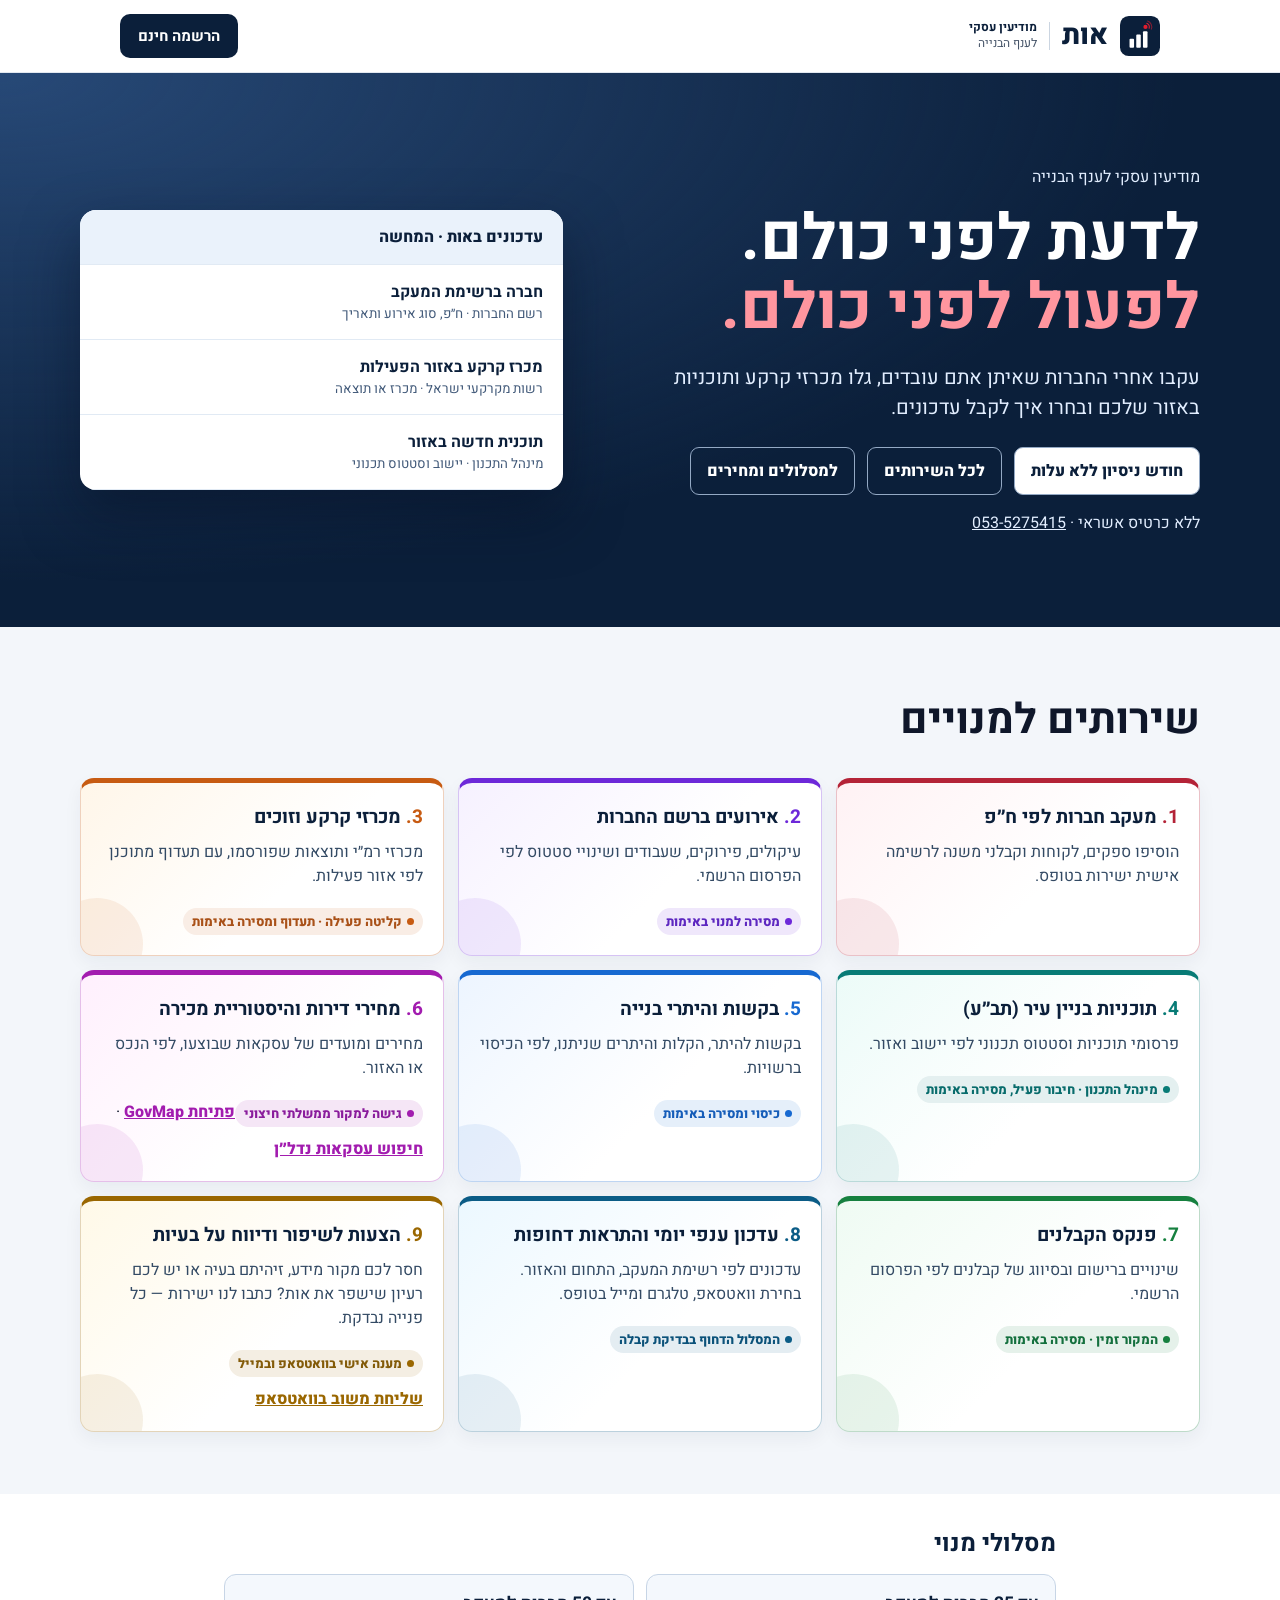
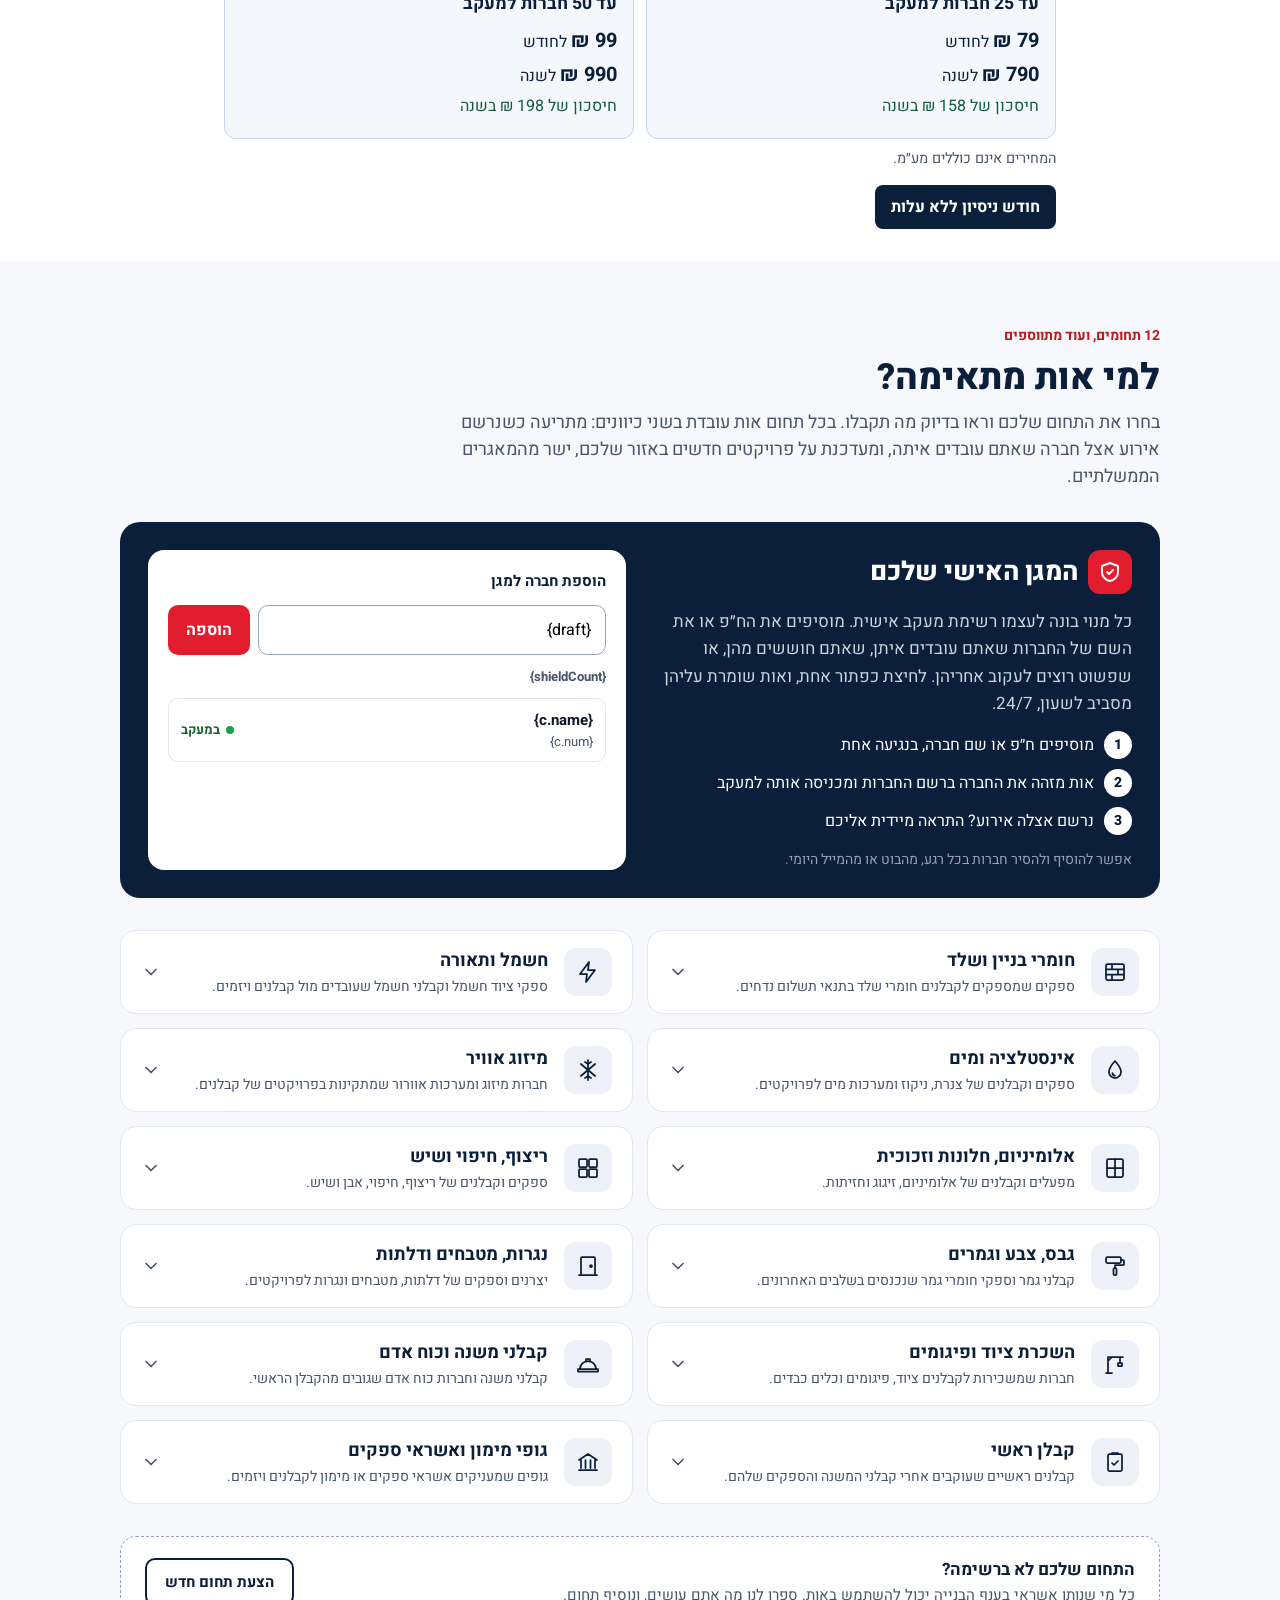
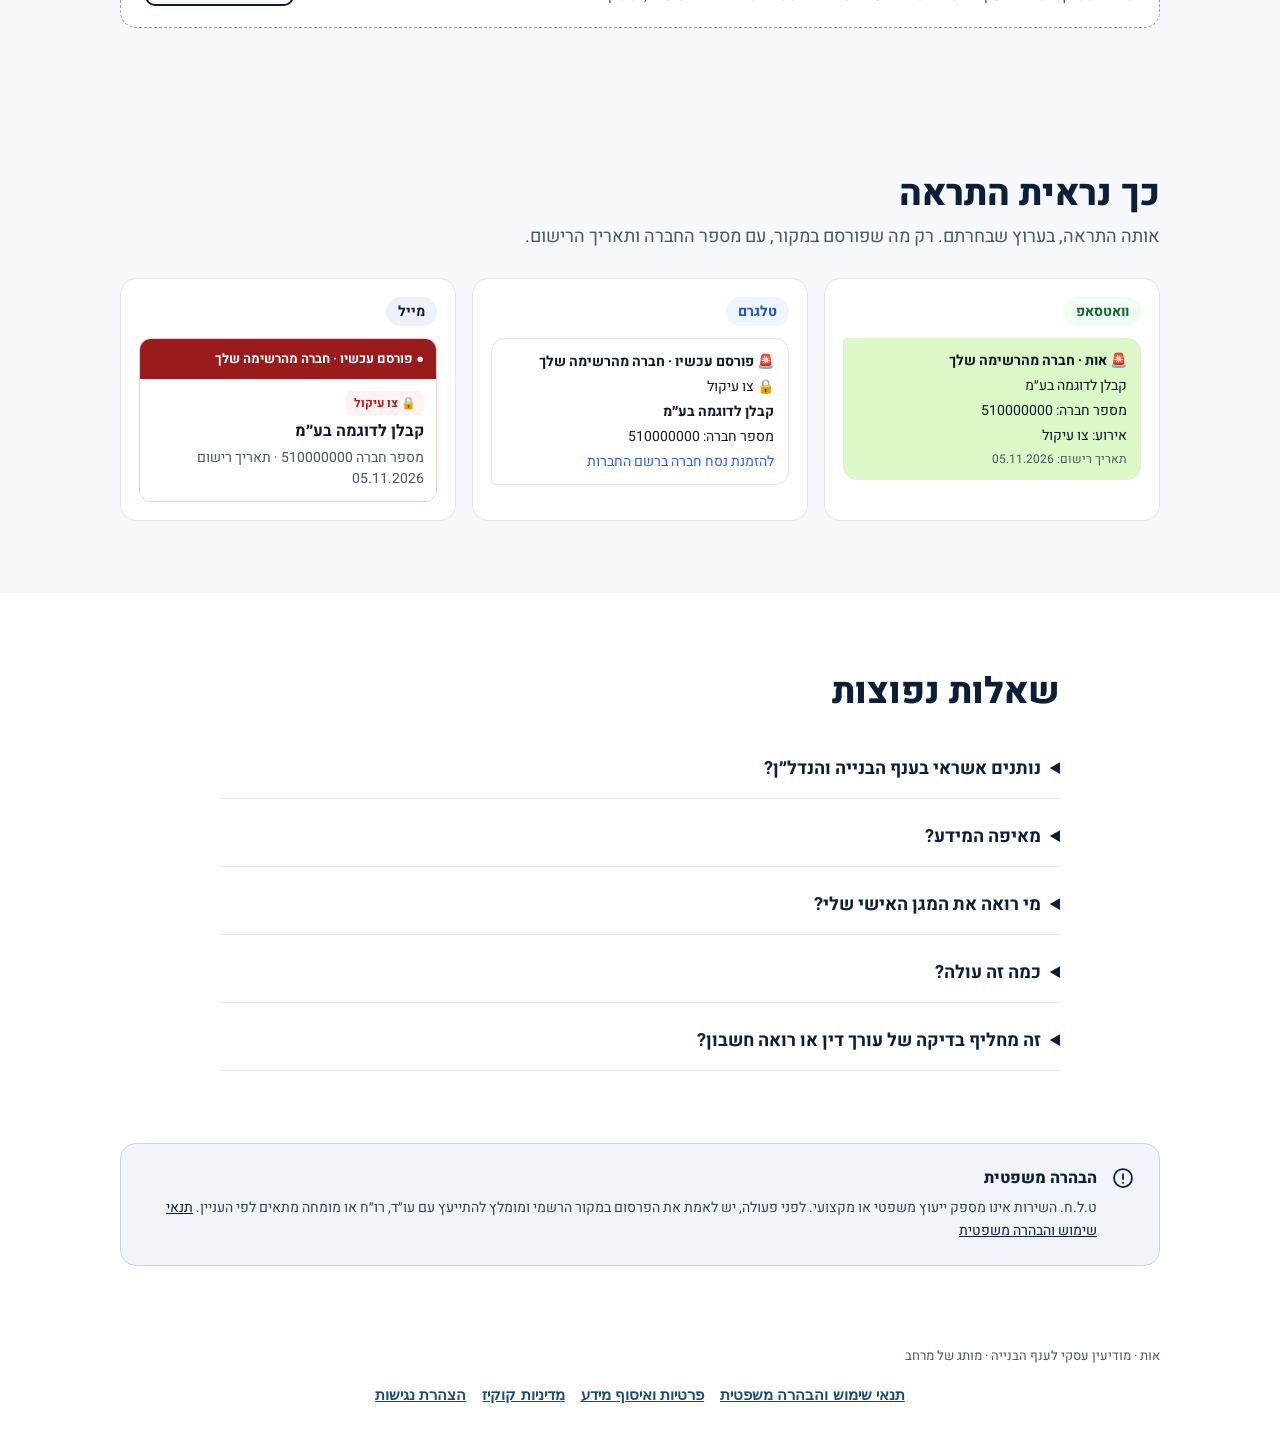
==== commit 793f82cf: "Publish subscription pricing on landing and signup pages" ====
--- a/index.html
+++ b/index.html
@@ -75,7 +75,7 @@
 <section class="home-hero"><div class="home-shell hero-layout"><div>
 <p>מודיעין עסקי לענף הבנייה</p><h1>לדעת לפני כולם.<br><span>לפעול לפני כולם.</span></h1>
 <p class="hero-lead">עקבו אחרי החברות שאיתן אתם עובדים, גלו מכרזי קרקע ותוכניות באזור שלכם ובחרו איך לקבל עדכונים.</p>
-<div class="home-actions"><a href="/join.html">חודש ניסיון ללא עלות</a><a href="#services">לכל השירותים</a></div>
+<div class="home-actions"><a href="/join.html">חודש ניסיון ללא עלות</a><a href="#services">לכל השירותים</a><a href="#plans">למסלולים ומחירים</a></div>
 <p>ללא כרטיס אשראי · <a style="color:inherit" href="tel:0535275415">053-5275415</a></p></div>
 <div class="demo-panel"><header>עדכונים באות · המחשה</header>
 <div><strong>חברה ברשימת המעקב</strong><small>רשם החברות · ח״פ, סוג אירוע ותאריך</small></div>
@@ -92,6 +92,25 @@
 <li><h3>עדכון ענפי יומי והתראות דחופות</h3><p>עדכונים לפי רשימת המעקב, התחום והאזור. בחירת וואטסאפ, טלגרם ומייל בטופס.</p><small>המסלול הדחוף בבדיקת קבלה</small></li>
 <li><h3>הצעות לשיפור ודיווח על בעיות</h3><p>חסר לכם מקור מידע, זיהיתם בעיה או יש לכם רעיון שישפר את אות? כתבו לנו ישירות — כל פנייה נבדקת.</p><small>מענה אישי בוואטסאפ ובמייל</small><a href="https://wa.me/972535275415?text=%D7%94%D7%99%D7%99%2C%20%D7%99%D7%A9%20%D7%9C%D7%99%20%D7%94%D7%A6%D7%A2%D7%AA%20%D7%A9%D7%99%D7%A4%D7%95%D7%A8%20%D7%90%D7%95%20%D7%93%D7%99%D7%95%D7%95%D7%97%20%D7%A2%D7%9C%20%D7%91%D7%A2%D7%99%D7%94%20%D7%91%D7%90%D7%95%D7%AA%3A%20" target="_blank" rel="noopener">שליחת משוב בוואטסאפ</a></li>
 </ol></div></section>
+<section id="plans" class="subscription-plans" aria-labelledby="plans-title">
+  <h2 id="plans-title">מסלולי מנוי</h2>
+  <div class="plan-grid">
+  <article class="plan-card">
+    <h3>עד 25 חברות למעקב</h3>
+    <p><strong>79 ₪</strong> לחודש</p>
+    <p><strong>790 ₪</strong> לשנה</p>
+    <p class="plan-saving">חיסכון של 158 ₪ בשנה</p>
+  </article>
+  <article class="plan-card">
+    <h3>עד 50 חברות למעקב</h3>
+    <p><strong>99 ₪</strong> לחודש</p>
+    <p><strong>990 ₪</strong> לשנה</p>
+    <p class="plan-saving">חיסכון של 198 ₪ בשנה</p>
+  </article>
+</div>
+<p class="plan-note">המחירים אינם כוללים מע״מ.</p>
+  <a class="plan-action" href="/join.html">חודש ניסיון ללא עלות</a>
+</section>
 <section style="background: #F6F8FB; padding: 64px 0 72px 0">
 <div style="max-width: 1040px; margin: 0 auto; padding: 0 20px; display: flex; flex-direction: column; gap: 32px">
 <div style="display: flex; flex-direction: column; gap: 10px; max-width: 720px">
--- a/policies.css
+++ b/policies.css
@@ -50,3 +50,15 @@
   outline: 3px solid #195eb0;
   outline-offset: 3px;
 }
+
+.subscription-plans { max-width: 52rem; margin: 2rem auto; padding: 0 1rem; color: #0b1f3a; }
+.subscription-plans h2 { margin: 0 0 .75rem; }
+.plan-grid { display: grid; grid-template-columns: repeat(2,minmax(0,1fr)); gap: .75rem; margin-top: .75rem; }
+.plan-card { padding: 1rem; border: 1px solid #c7d5e6; border-radius: .75rem; background: #f4f8fd; color: #0b1f3a; }
+.plan-card :is(h3,h4) { margin: 0 0 .5rem; font-size: 1.1rem; }
+.plan-card p { margin: .25rem 0; }
+.plan-card strong { font-size: 1.25rem; }
+.plan-saving { color: #145b3d; }
+.plan-note { color: #475569; margin: .6rem 0; font-size: .9rem; }
+.plan-action { display: inline-flex; align-items: center; min-height: 44px; margin-top: .35rem; padding: 0 1rem; border-radius: .5rem; background: #0b1f3a; color: white; font-weight: 700; text-decoration: none; }
+@media (max-width: 520px) { .plan-grid { grid-template-columns: 1fr; } }
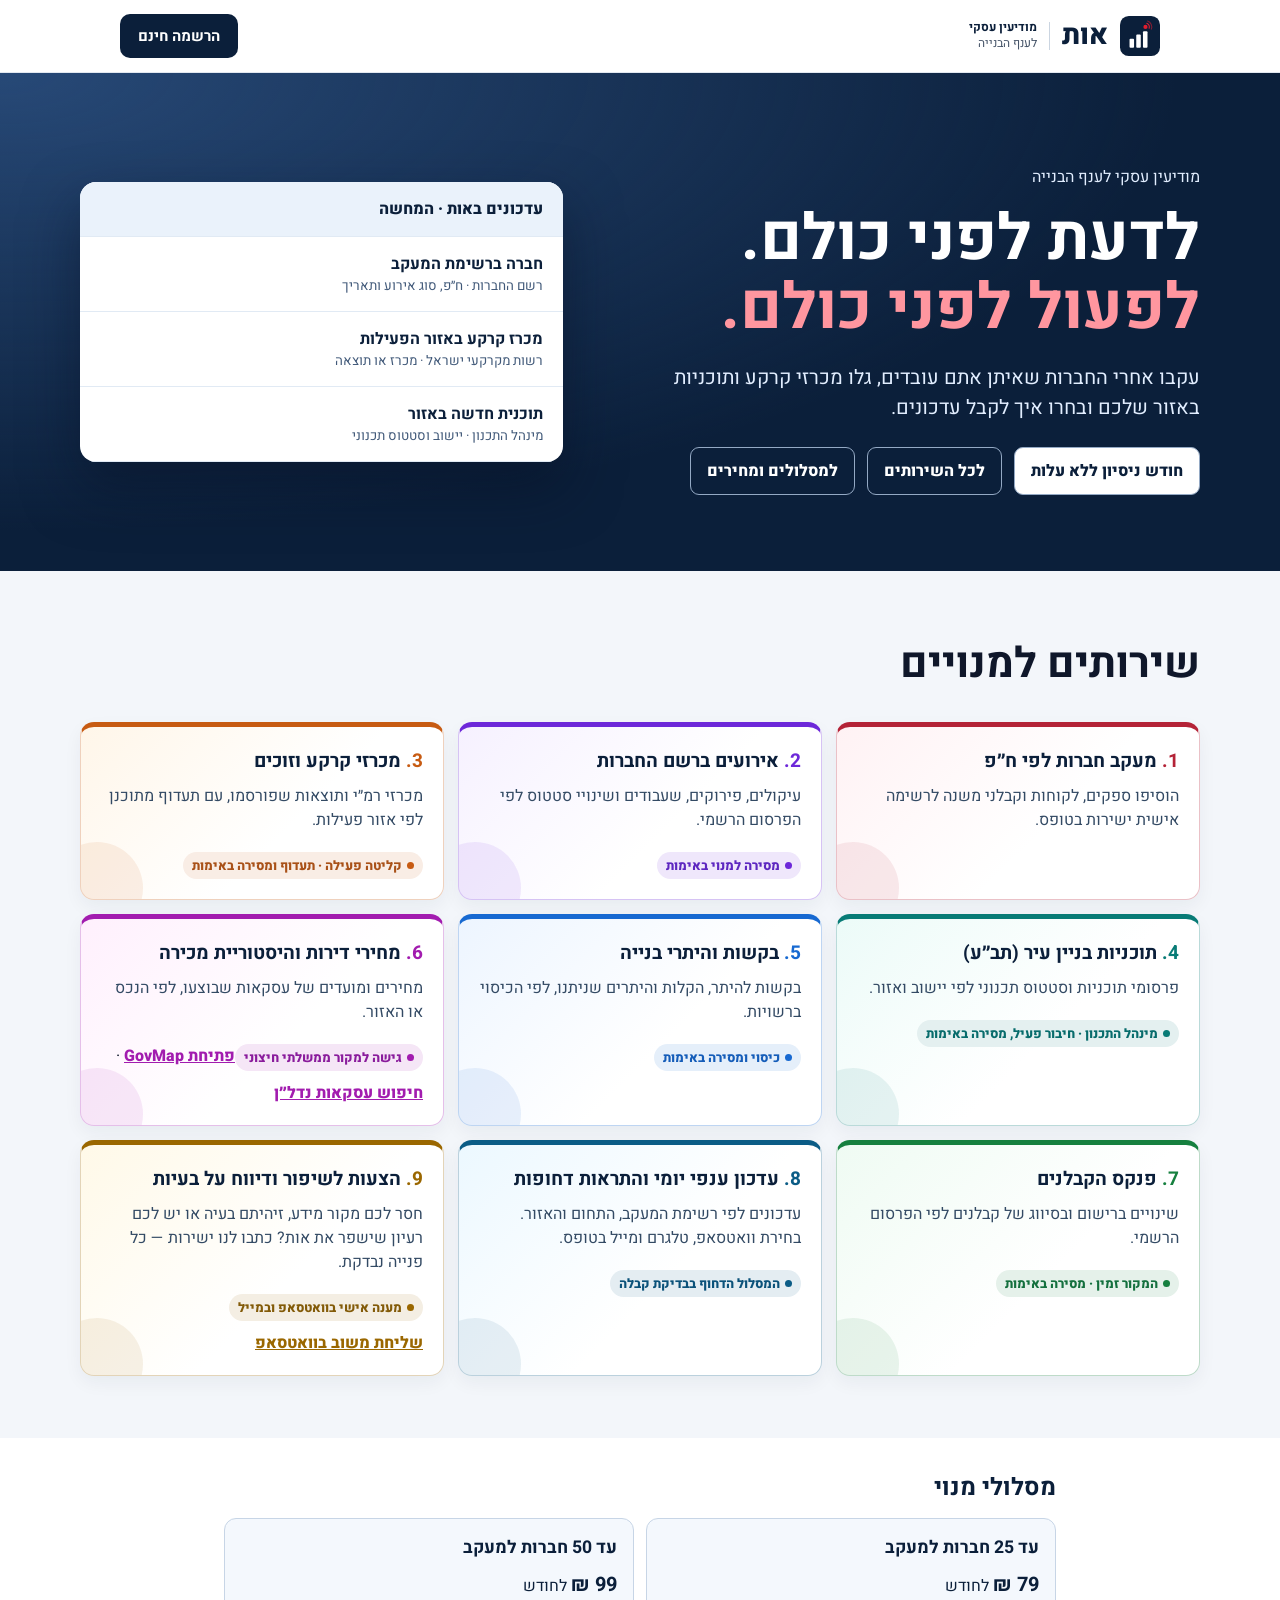
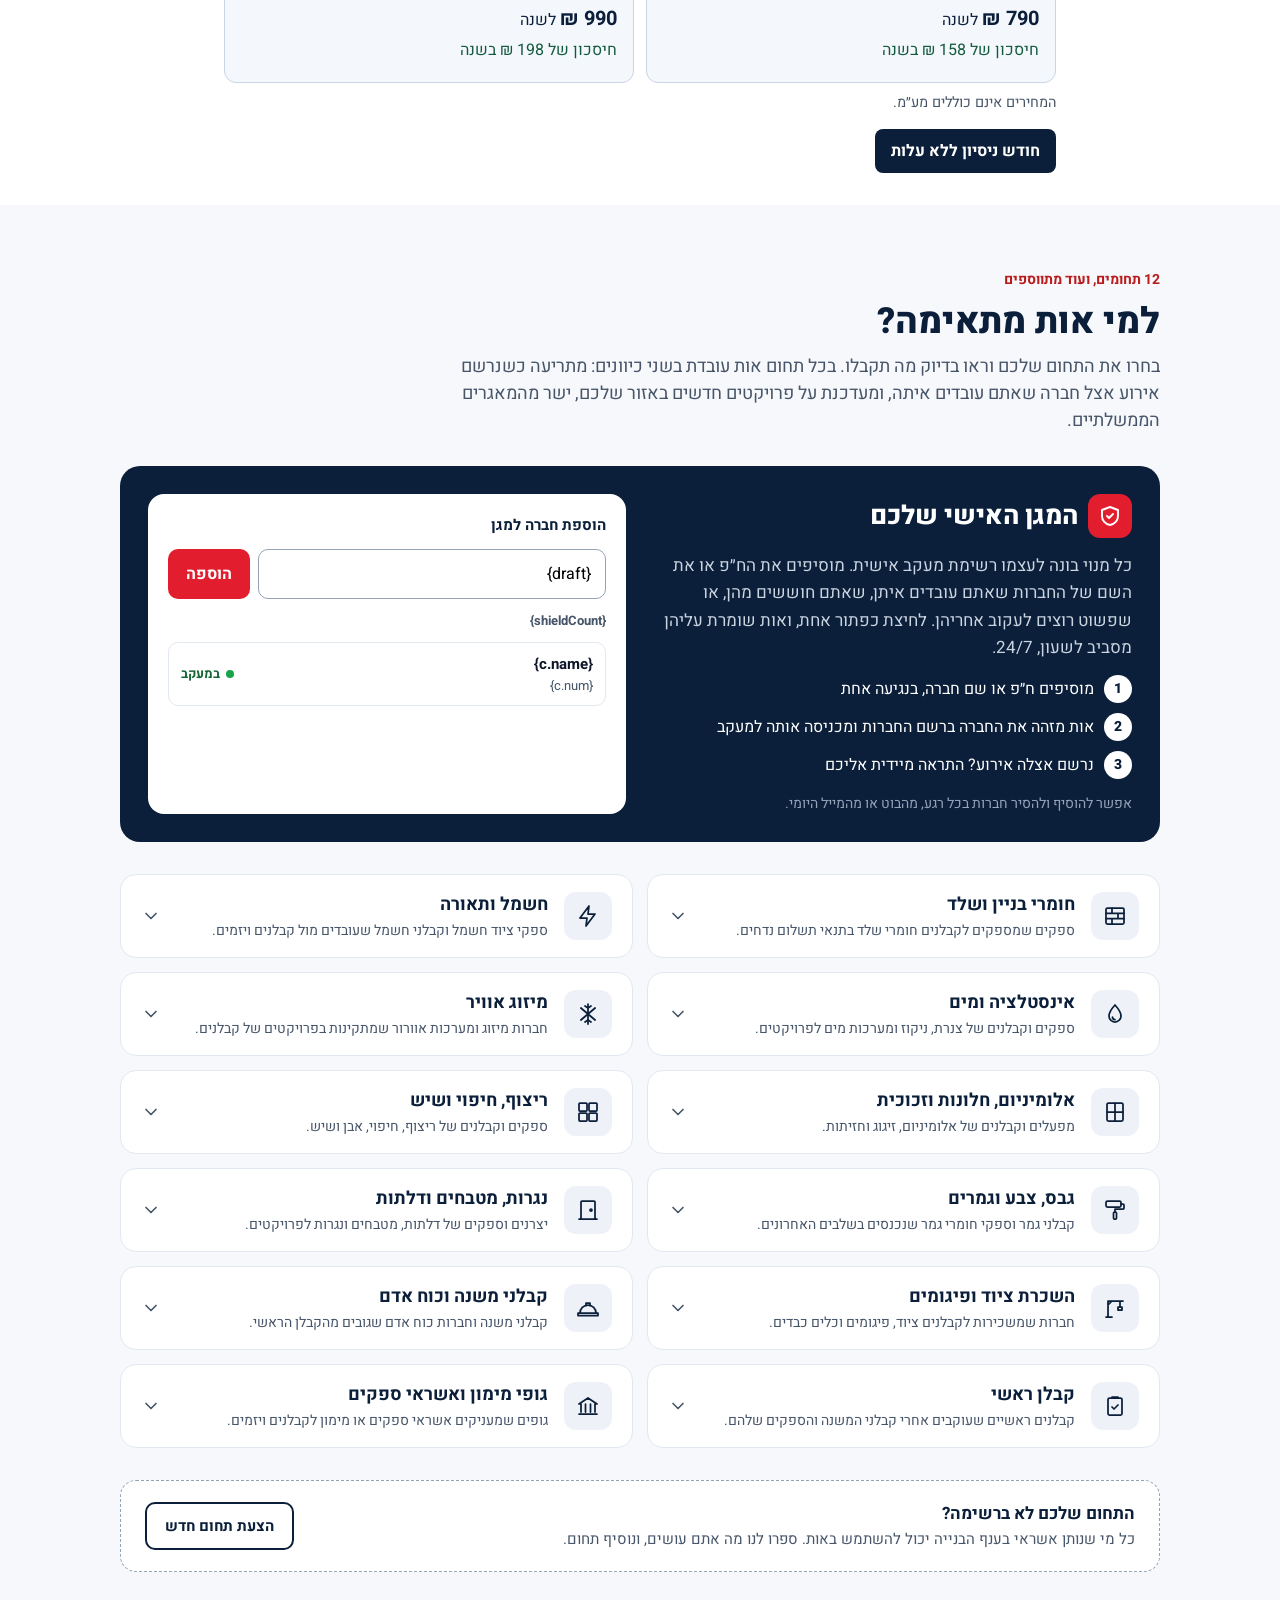
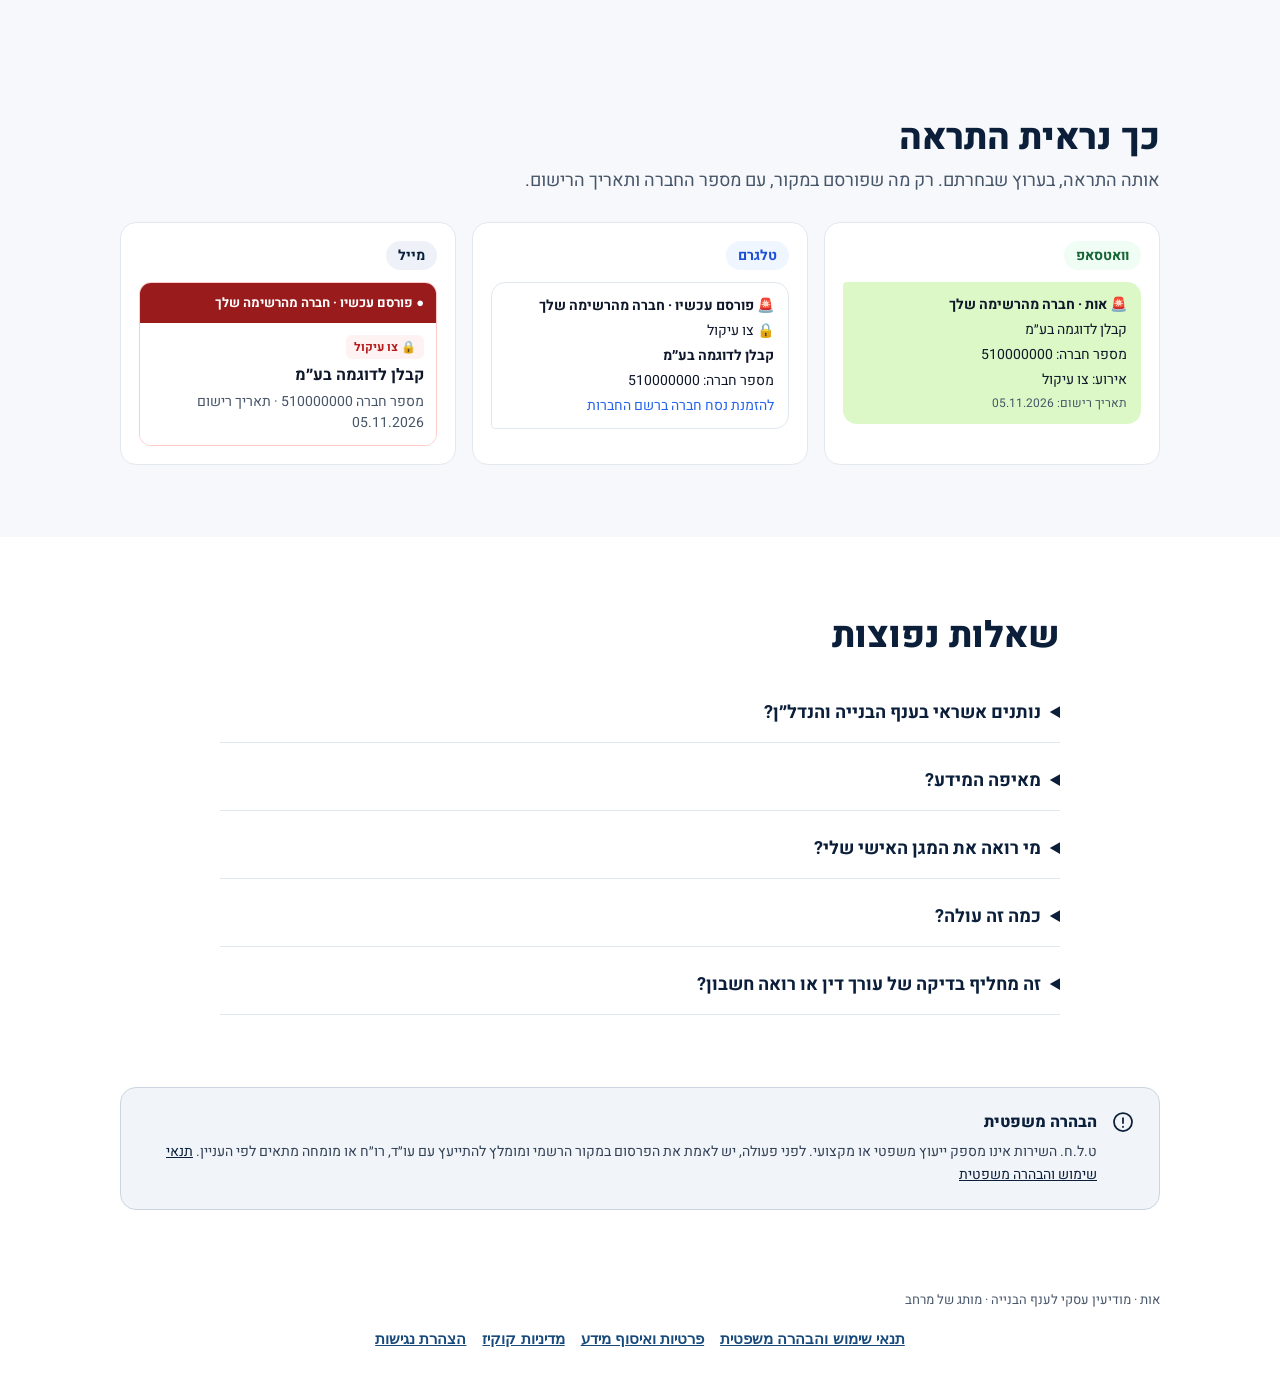
==== commit 3564226b: "Remove trial payment and phone line from homepage hero" ====
--- a/index.html
+++ b/index.html
@@ -76,7 +76,7 @@
 <p>מודיעין עסקי לענף הבנייה</p><h1>לדעת לפני כולם.<br><span>לפעול לפני כולם.</span></h1>
 <p class="hero-lead">עקבו אחרי החברות שאיתן אתם עובדים, גלו מכרזי קרקע ותוכניות באזור שלכם ובחרו איך לקבל עדכונים.</p>
 <div class="home-actions"><a href="/join.html">חודש ניסיון ללא עלות</a><a href="#services">לכל השירותים</a><a href="#plans">למסלולים ומחירים</a></div>
-<p>ללא כרטיס אשראי · <a style="color:inherit" href="tel:0535275415">053-5275415</a></p></div>
+</div>
 <div class="demo-panel"><header>עדכונים באות · המחשה</header>
 <div><strong>חברה ברשימת המעקב</strong><small>רשם החברות · ח״פ, סוג אירוע ותאריך</small></div>
 <div><strong>מכרז קרקע באזור הפעילות</strong><small>רשות מקרקעי ישראל · מכרז או תוצאה</small></div>
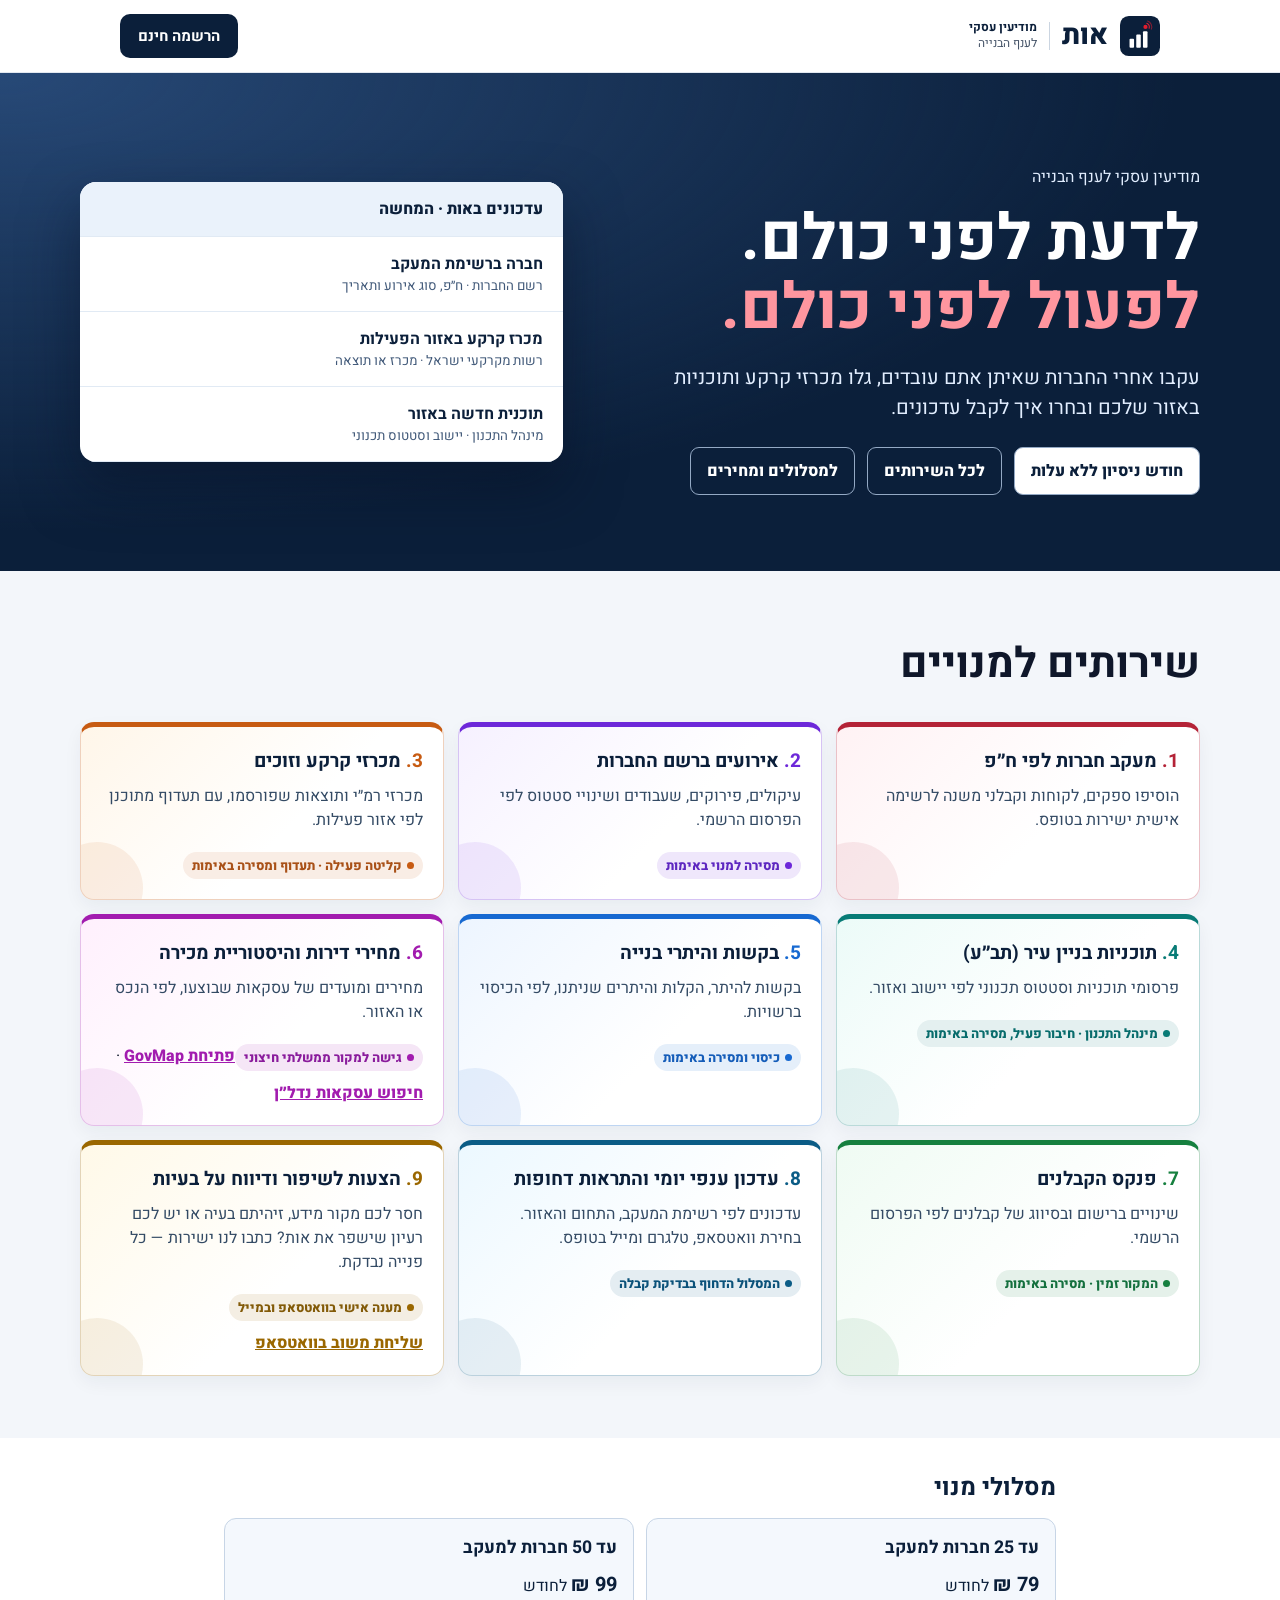
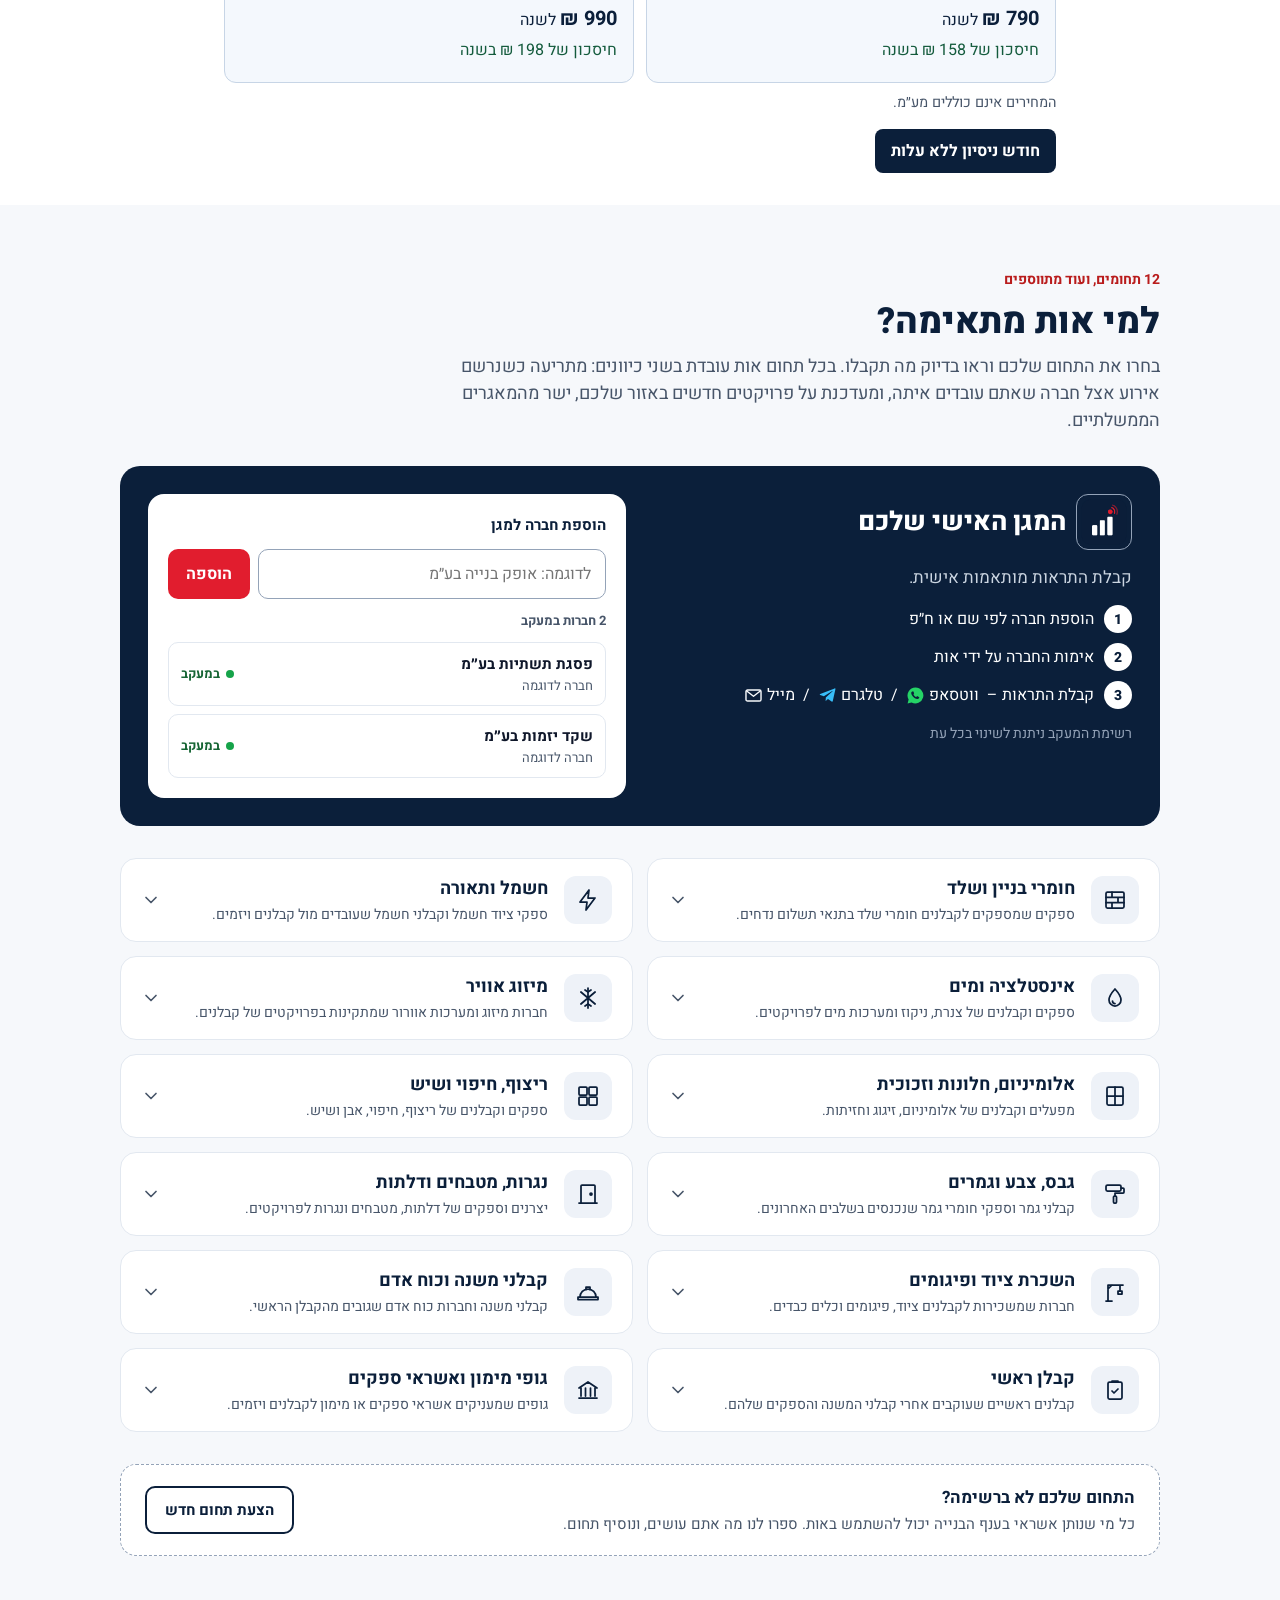
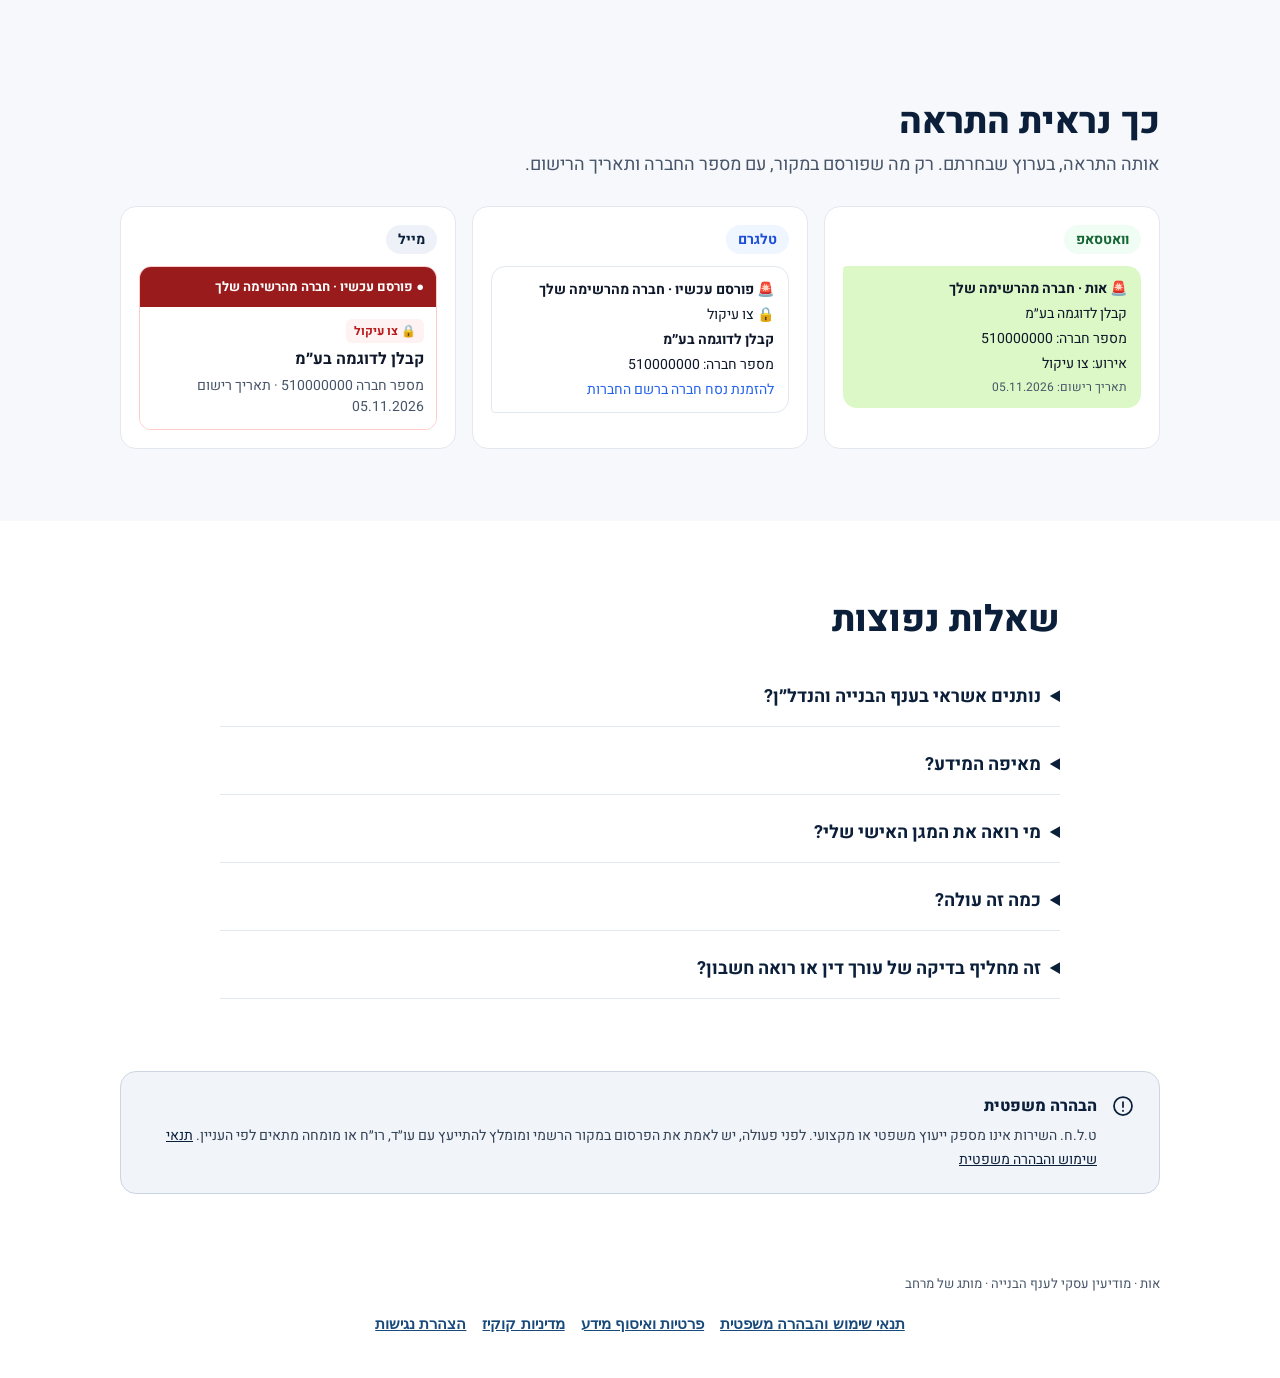
==== commit 4ea54e47: "Update personal shield copy, logo, and company demo" ====
--- a/index.html
+++ b/index.html
@@ -120,29 +120,31 @@
 </div>
 <div style="display: flex; flex-wrap: wrap; gap: 28px; align-items: stretch; padding: 28px; border-radius: 20px; background: #0B1F3A; color: #FFFFFF">
 <div style="display: flex; flex-direction: column; gap: 14px; flex: 1 1 380px; min-width: 0">
-<div style="display: flex; align-items: center; gap: 10px"><span style="display: flex; align-items: center; justify-content: center; width: 44px; height: 44px; border-radius: 12px; background: #E11D2E"><svg aria-hidden="true" width="24" height="24" viewBox="0 0 24 24" fill="none" stroke="#FFFFFF" stroke-width="1.9" stroke-linecap="round" stroke-linejoin="round"><path d="M12 3 4 6v6c0 4.5 3.4 8.3 8 9 4.6-.7 8-4.5 8-9V6z"></path><path d="m9 12 2 2 4-4"></path></svg></span><span style="font-size: 26px; font-weight: 800">המגן האישי שלכם</span></div>
-<p style="margin: 0; font-size: 17px; line-height: 1.6; color: #CBD5E1">כל מנוי בונה לעצמו רשימת מעקב אישית. מוסיפים את הח״פ או את השם של החברות שאתם עובדים איתן, שאתם חוששים מהן, או שפשוט רוצים לעקוב אחריהן. לחיצת כפתור אחת, ואות שומרת עליהן מסביב לשעון, 24/7.</p>
+<div style="display: flex; align-items: center; gap: 10px"><img src="/logo-icon.png" alt="אות" width="54" height="54" style="flex-shrink: 0; border-radius: 12px; border: 1px solid #94A3B8"><span style="font-size: 26px; font-weight: 800">המגן האישי שלכם</span></div>
+<p style="margin: 0; font-size: 17px; line-height: 1.6; color: #CBD5E1">קבלת התראות מותאמות אישית.</p>
 <div style="display: flex; flex-direction: column; gap: 10px">
-<div style="display: flex; align-items: center; gap: 10px"><span style="display: flex; align-items: center; justify-content: center; width: 28px; height: 28px; flex-shrink: 0; border-radius: 50%; background: #FFFFFF; color: #0B1F3A; font-weight: 800; font-size: 14px">1</span><span style="font-size: 16px">מוסיפים ח״פ או שם חברה, בנגיעה אחת</span></div>
-<div style="display: flex; align-items: center; gap: 10px"><span style="display: flex; align-items: center; justify-content: center; width: 28px; height: 28px; flex-shrink: 0; border-radius: 50%; background: #FFFFFF; color: #0B1F3A; font-weight: 800; font-size: 14px">2</span><span style="font-size: 16px">אות מזהה את החברה ברשם החברות ומכניסה אותה למעקב</span></div>
-<div style="display: flex; align-items: center; gap: 10px"><span style="display: flex; align-items: center; justify-content: center; width: 28px; height: 28px; flex-shrink: 0; border-radius: 50%; background: #FFFFFF; color: #0B1F3A; font-weight: 800; font-size: 14px">3</span><span style="font-size: 16px">נרשם אצלה אירוע? התראה מיידית אליכם</span></div>
-</div>
-<span style="font-size: 14px; color: #94A3B8">אפשר להוסיף ולהסיר חברות בכל רגע, מהבוט או מהמייל היומי.</span>
+<div style="display: flex; align-items: center; gap: 10px"><span style="display: flex; align-items: center; justify-content: center; width: 28px; height: 28px; flex-shrink: 0; border-radius: 50%; background: #FFFFFF; color: #0B1F3A; font-weight: 800; font-size: 14px">1</span><span style="font-size: 16px">הוספת חברה לפי שם או ח״פ</span></div>
+<div style="display: flex; align-items: center; gap: 10px"><span style="display: flex; align-items: center; justify-content: center; width: 28px; height: 28px; flex-shrink: 0; border-radius: 50%; background: #FFFFFF; color: #0B1F3A; font-weight: 800; font-size: 14px">2</span><span style="font-size: 16px">אימות החברה על ידי אות</span></div>
+<div style="display: flex; align-items: center; gap: 10px"><span style="display: flex; align-items: center; justify-content: center; width: 28px; height: 28px; flex-shrink: 0; border-radius: 50%; background: #FFFFFF; color: #0B1F3A; font-weight: 800; font-size: 14px">3</span><span style="display:flex;flex-wrap:wrap;align-items:center;gap:4px 8px;font-size:16px"><span>קבלת התראות –</span><span style="display:inline-flex;align-items:center;gap:4px;white-space:nowrap">ווטסאפ<svg aria-hidden="true" width="19" height="19" viewBox="0 0 24 24" style="flex-shrink:0" fill="#25D366"><path d="M12 2a10 10 0 0 0-8.7 15L2 22l5-1.3A10 10 0 1 0 12 2z"/><path fill="#0B1F3A" d="M8.1 6.8c-.9.2-1.5 1-1.5 2 0 2.7 3.5 6.4 6.4 7.4 1.5.5 3 .3 3.5-.9l.3-1.2-2.8-1.4-1 1.2c-1.6-.6-3-2-3.5-3.6l.8-1.1-1.2-2.5z"/></svg></span><span aria-hidden="true">/</span><span style="display:inline-flex;align-items:center;gap:4px;white-space:nowrap">טלגרם<svg aria-hidden="true" width="19" height="19" viewBox="0 0 24 24" style="flex-shrink:0" fill="#38BDF8"><path d="M21 3 2.8 10c-.8.3-.8 1.1 0 1.4l4.6 1.4L18 6.3c.4-.2.7.1.4.4l-8.5 7.7-.3 4.4c.4 0 .6-.2.8-.4l2.2-2.1 4.6 3.4c.8.5 1.3.2 1.5-.7l3.3-15c.2-.8-.2-1.3-1-1z"/></svg></span><span aria-hidden="true">/</span><span style="display:inline-flex;align-items:center;gap:4px;white-space:nowrap">מייל<svg aria-hidden="true" width="19" height="19" viewBox="0 0 24 24" style="flex-shrink:0" fill="none"><g stroke="#F8FAFC" stroke-width="1.8" stroke-linejoin="round"><rect x="2.5" y="5" width="19" height="14" rx="2"/><path d="m3 6 9 7 9-7"/></g></svg></span></span></div>
+</div>
+<span style="font-size: 14px; color: #94A3B8">רשימת המעקב ניתנת לשינוי בכל עת</span>
 </div>
 <div style="display: flex; flex-direction: column; gap: 12px; flex: 1 1 340px; min-width: 0; padding: 20px; border-radius: 16px; background: #FFFFFF; color: #0F172A">
 <label for="cmp" style="font-size: 15px; font-weight: 700; color: #0B1F3A">הוספת חברה למגן</label>
-<div style="display: flex; gap: 8px">
-<input id="cmp" aria-label="מספר ח״פ או שם חברה להדגמה" type="text" value="{draft}" onChange="{onDraft}" placeholder="ח״פ או שם חברה, למשל 51-555555-5" style="flex-grow: 1; min-width: 0; min-height: 48px; padding: 0 14px; border: 1px solid #94A3B8; border-radius: 10px; font-family: inherit; font-size: 16px; direction: rtl" />
-<button type="button" onClick="{add}" style="min-height: 48px; padding: 0 18px; border: 0; border-radius: 10px; background: #E11D2E; color: #FFFFFF; font-family: inherit; font-size: 16px; font-weight: 700; cursor: pointer">הוספה</button>
-</div>
-<span style="font-size: 13px; font-weight: 700; color: #475569">{shieldCount}</span>
-<div style="display: flex; flex-direction: column; gap: 8px">
-<sc-for list="{shield}" as="c" hint-placeholder-count="3">
+<form id="shield-demo" style="display: flex; gap: 8px">
+<input id="cmp" aria-label="מספר ח״פ או שם חברה להדגמה" type="text" required maxlength="120" placeholder="לדוגמה: אופק בנייה בע״מ" style="flex-grow: 1; min-width: 0; min-height: 48px; padding: 0 14px; border: 1px solid #94A3B8; border-radius: 10px; font-family: inherit; font-size: 16px; direction: rtl" />
+<button type="submit" style="min-height: 48px; padding: 0 18px; border: 0; border-radius: 10px; background: #E11D2E; color: #FFFFFF; font-family: inherit; font-size: 16px; font-weight: 700; cursor: pointer">הוספה</button>
+</form>
+<span id="shield-demo-count" aria-live="polite" style="font-size: 13px; font-weight: 700; color: #475569">2 חברות במעקב</span>
+<div id="shield-demo-list" style="display: flex; flex-direction: column; gap: 8px">
 <div style="display: flex; align-items: center; justify-content: space-between; gap: 10px; padding: 10px 12px; border: 1px solid #E2E8F0; border-radius: 10px">
-<div style="display: flex; flex-direction: column; min-width: 0"><span style="font-size: 15px; font-weight: 700; color: #0F172A">{c.name}</span><span style="font-size: 13px; color: #475569">{c.num}</span></div>
+<div style="display: flex; flex-direction: column; min-width: 0; overflow-wrap: anywhere"><span style="font-size: 15px; font-weight: 700; color: #0F172A">פסגת תשתיות בע״מ</span><span style="font-size: 13px; color: #475569">חברה לדוגמה</span></div>
 <span style="display: inline-flex; align-items: center; gap: 6px; flex-shrink: 0; font-size: 13px; font-weight: 700; color: #166534"><span style="width: 8px; height: 8px; border-radius: 50%; background: #16A34A"></span>במעקב</span>
 </div>
-</sc-for>
+<div style="display: flex; align-items: center; justify-content: space-between; gap: 10px; padding: 10px 12px; border: 1px solid #E2E8F0; border-radius: 10px">
+<div style="display: flex; flex-direction: column; min-width: 0; overflow-wrap: anywhere"><span style="font-size: 15px; font-weight: 700; color: #0F172A">שקד יזמות בע״מ</span><span style="font-size: 13px; color: #475569">חברה לדוגמה</span></div>
+<span style="display: inline-flex; align-items: center; gap: 6px; flex-shrink: 0; font-size: 13px; font-weight: 700; color: #166534"><span style="width: 8px; height: 8px; border-radius: 50%; background: #16A34A"></span>במעקב</span>
+</div>
 </div>
 </div>
 </div>
@@ -726,5 +728,25 @@
 document.getElementById('cmp')?.addEventListener('keydown',function(e){ if(e.key==='Enter'){ e.preventDefault(); addCo(); } });
 drawShield(); tog(1);
 </script>
+<script>
+{
+  const form = document.getElementById('shield-demo');
+  const input = document.getElementById('cmp');
+  const list = document.getElementById('shield-demo-list');
+  const count = document.getElementById('shield-demo-count');
+
+  form.addEventListener('submit', (event) => {
+    event.preventDefault();
+    const name = input.value.trim();
+    if (!name) return;
+    const row = list.firstElementChild.cloneNode(true);
+    row.querySelector('div > span').textContent = name;
+    list.prepend(row);
+    count.textContent = list.children.length + ' חברות במעקב';
+    form.reset();
+    input.focus();
+  });
+}
+</script>
 </body>
 </html>
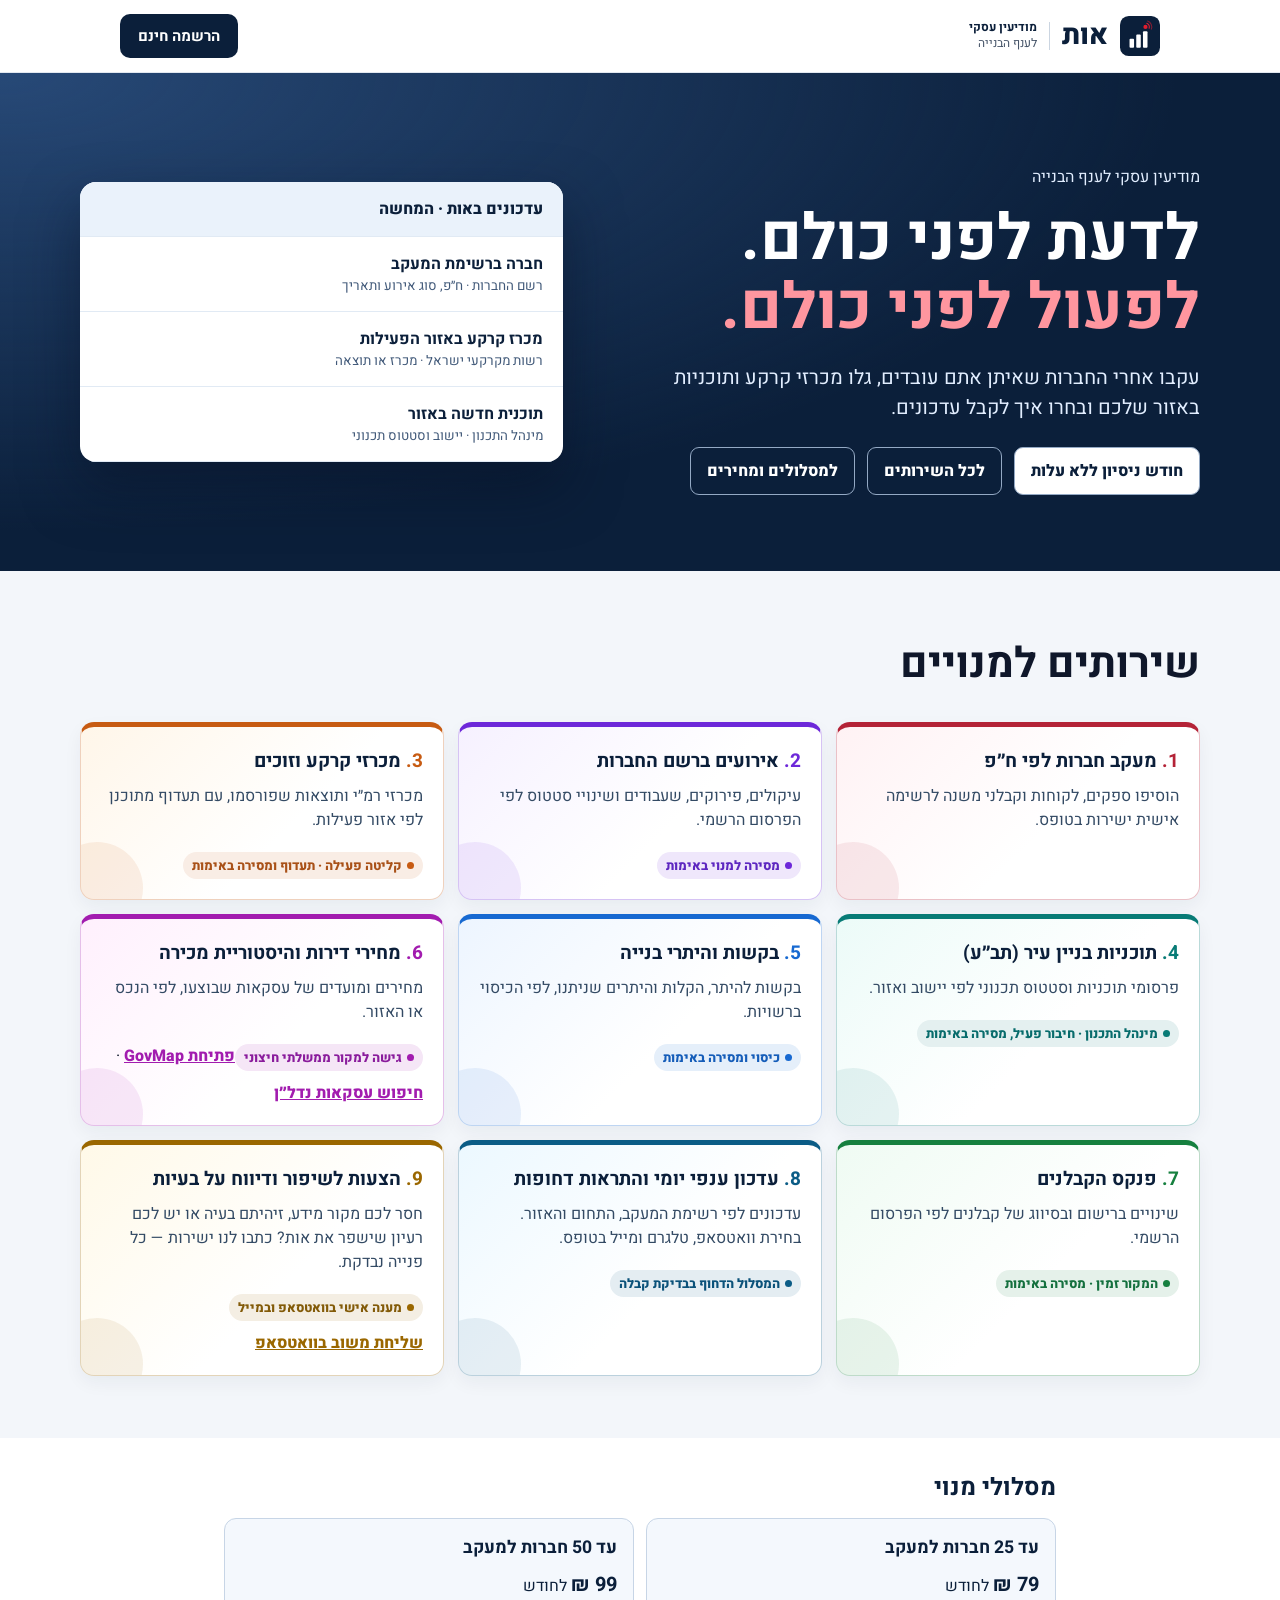
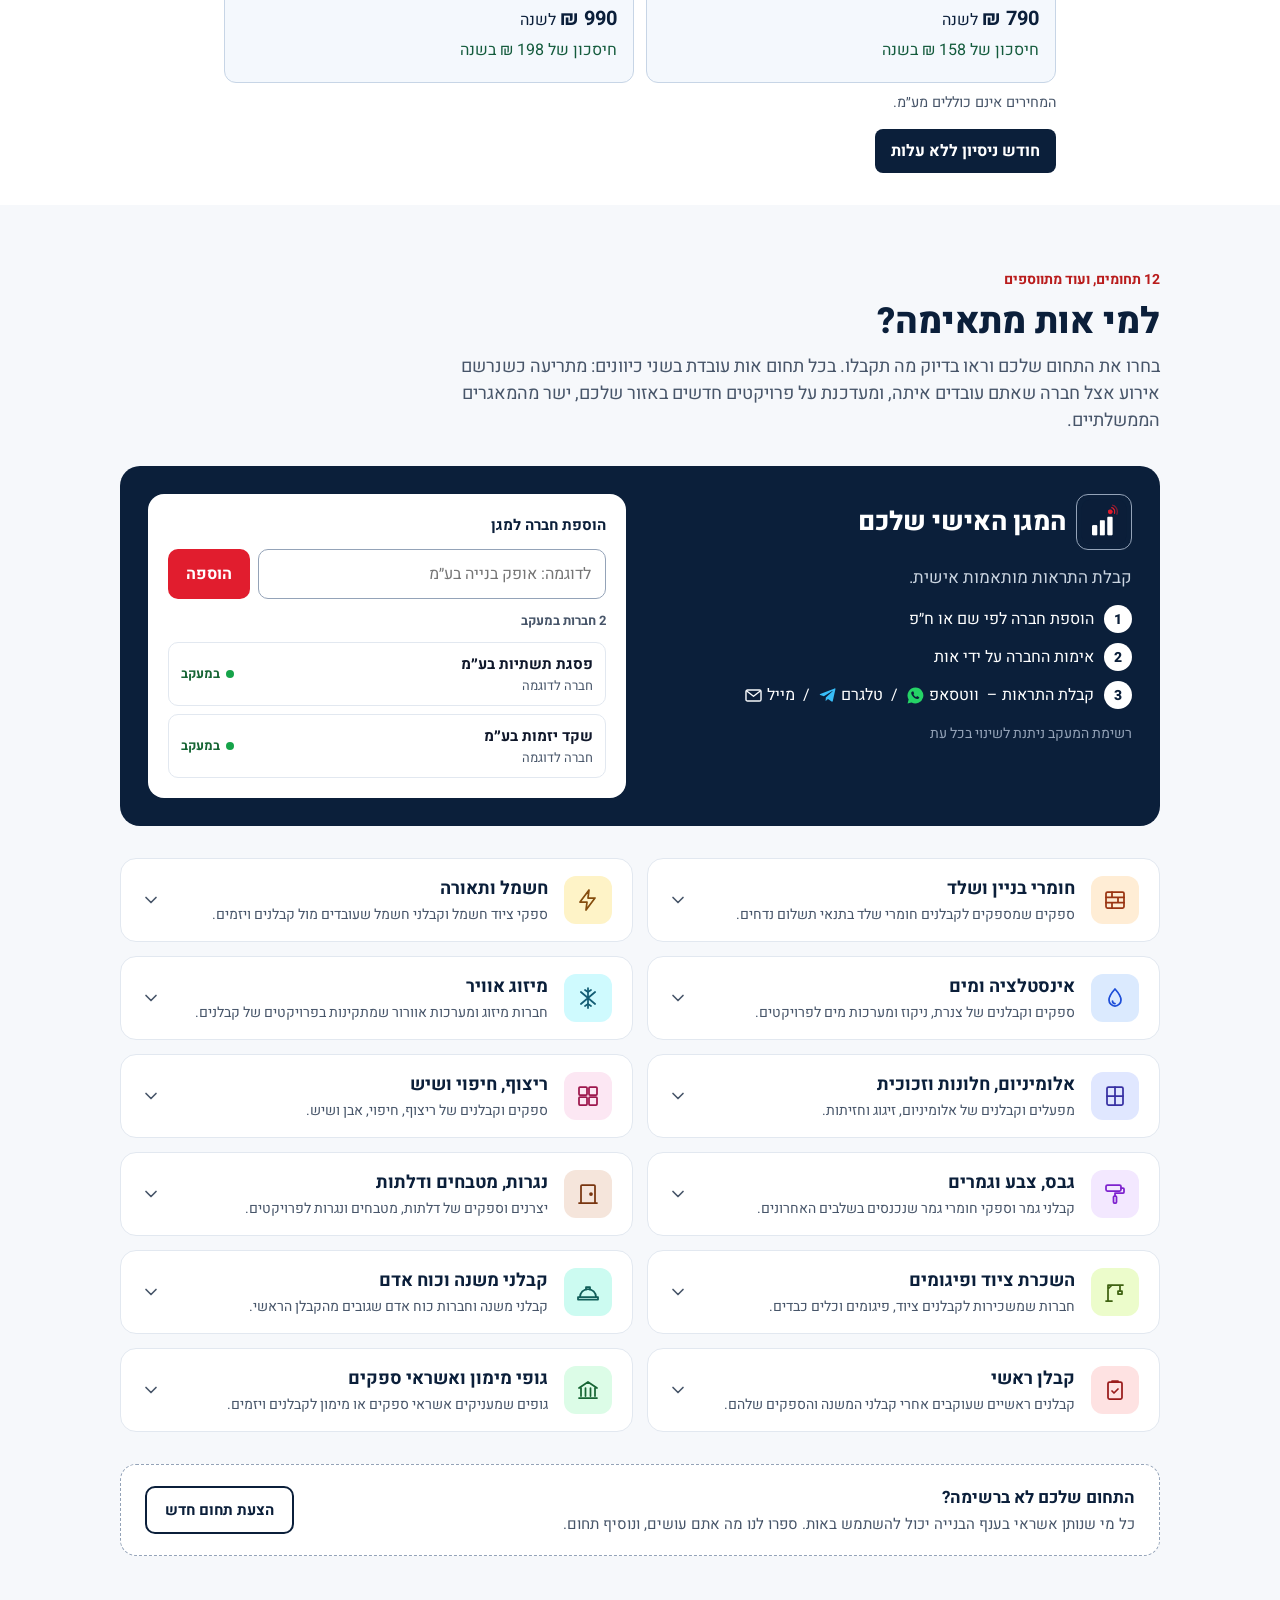
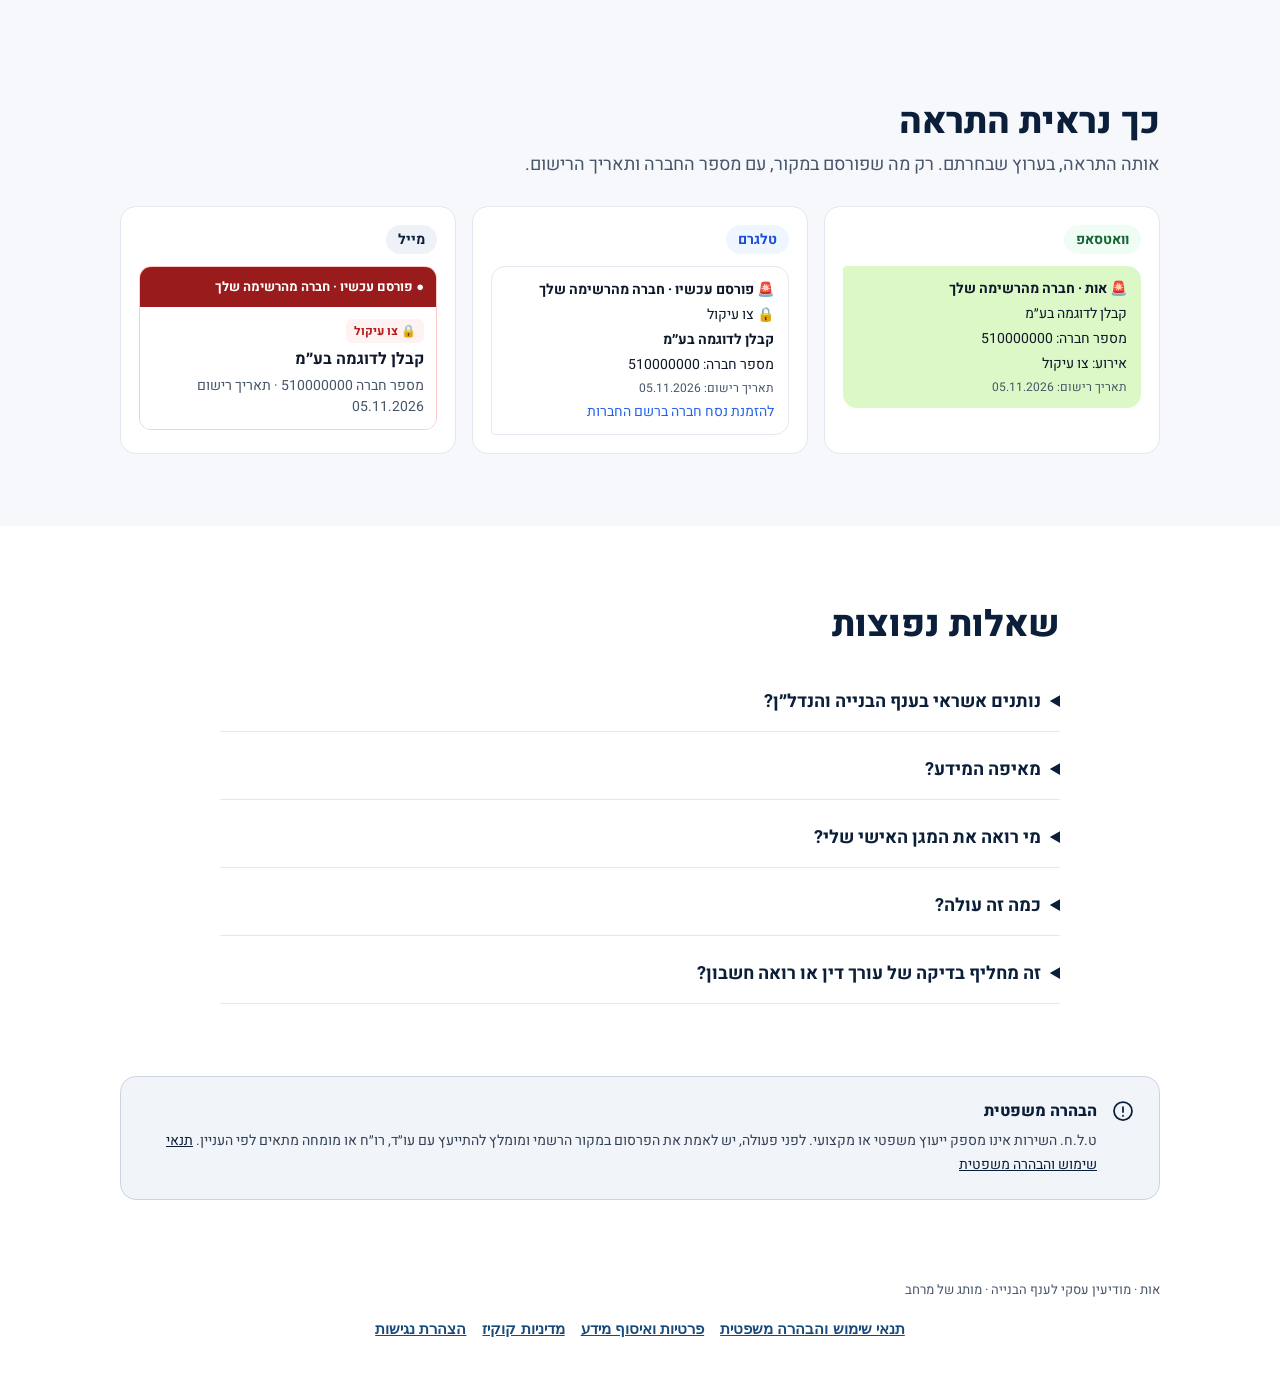
==== commit ffc4e8f2: "Color activity icons and align sample alert details" ====
--- a/index.html
+++ b/index.html
@@ -152,7 +152,7 @@
 
 <div class="acc" data-i="1" style="border: 1px solid #E2E8F0; border-radius: 16px; background: #FFFFFF; overflow: hidden">
 <button type="button" onclick="tog(1)" aria-expanded="false" aria-controls="p1" style="display: flex; align-items: center; gap: 16px; width: 100%; min-height: 76px; padding: 16px 20px; background: none; border: 0; text-align: right; cursor: pointer; font-family: inherit; color: inherit">
-<span style="display: flex; align-items: center; justify-content: center; width: 48px; height: 48px; flex-shrink: 0; border-radius: 12px; background: #EEF2F8; color: #0B1F3A"><svg aria-hidden="true" width="24" height="24" viewBox="0 0 24 24" fill="none" stroke="currentColor" stroke-width="1.75" stroke-linecap="round" stroke-linejoin="round"><rect x="3" y="4" width="18" height="16" rx="1.5"></rect><path d="M3 9.3h18M3 14.7h18M9 4v5.3M15 9.3v5.4M9 14.7V20"></path></svg></span>
+<span style="display: flex; align-items: center; justify-content: center; width: 48px; height: 48px; flex-shrink: 0; border-radius: 12px; background: #FFEDD5; color: #9A3412"><svg aria-hidden="true" width="24" height="24" viewBox="0 0 24 24" fill="none" stroke="currentColor" stroke-width="1.75" stroke-linecap="round" stroke-linejoin="round"><rect x="3" y="4" width="18" height="16" rx="1.5"></rect><path d="M3 9.3h18M3 14.7h18M9 4v5.3M15 9.3v5.4M9 14.7V20"></path></svg></span>
 <span style="display: flex; flex-direction: column; gap: 2px; flex-grow: 1">
 <span style="font-size: 18px; font-weight: 700; color: #0B1F3A">חומרי בניין ושלד</span>
 <span style="font-size: 14px; color: #475569">ספקים שמספקים לקבלנים חומרי שלד בתנאי תשלום נדחים.</span>
@@ -165,16 +165,12 @@
 <span style="font-size: 13px; font-weight: 700; color: #475569">מתאים במיוחד ל</span>
 <div style="display: flex; flex-wrap: wrap; gap: 8px"><span style="font-size: 14px; color: #0B1F3A; background: #EEF2F8; padding: 6px 12px; border-radius: 999px">בטון מובא</span><span style="font-size: 14px; color: #0B1F3A; background: #EEF2F8; padding: 6px 12px; border-radius: 999px">ברזל לבניין</span><span style="font-size: 14px; color: #0B1F3A; background: #EEF2F8; padding: 6px 12px; border-radius: 999px">בלוקים ומלט</span><span style="font-size: 14px; color: #0B1F3A; background: #EEF2F8; padding: 6px 12px; border-radius: 999px">חומרי איטום</span></div>
 </div>
-<div style="display: grid; grid-template-columns: repeat(auto-fit, minmax(260px, 1fr)); gap: 12px">
-<div style="display: flex; flex-direction: column; gap: 10px; padding: 16px; border-radius: 12px; background: #FEF2F2">
-<div style="display: flex; align-items: center; gap: 8px; color: #B91C1C"><svg aria-hidden="true" width="20" height="20" viewBox="0 0 24 24" fill="none" stroke="currentColor" stroke-width="1.75" stroke-linecap="round" stroke-linejoin="round"><path d="M12 3 4 6v6c0 4.5 3.4 8.3 8 9 4.6-.7 8-4.5 8-9V6z"></path></svg><span style="font-size: 16px; font-weight: 800">הגנה</span></div>
-<span style="font-size: 14px; color: #334155">התראה מיידית כשנרשם אירוע אצל חברה שהוספתם למגן האישי:</span>
-<div style="display: flex; flex-wrap: wrap; gap: 6px"><span style="font-size: 13px; color: #334155; border: 1px solid #CBD5E1; padding: 4px 10px; border-radius: 8px">עיקול</span><span style="font-size: 13px; color: #334155; border: 1px solid #CBD5E1; padding: 4px 10px; border-radius: 8px">צו פירוק</span><span style="font-size: 13px; color: #334155; border: 1px solid #CBD5E1; padding: 4px 10px; border-radius: 8px">מינוי כונס נכסים</span><span style="font-size: 13px; color: #334155; border: 1px solid #CBD5E1; padding: 4px 10px; border-radius: 8px">שיעבוד חדש</span><span style="font-size: 13px; color: #334155; border: 1px solid #CBD5E1; padding: 4px 10px; border-radius: 8px">שינוי בפנקס הקבלנים</span><span style="font-size: 13px; color: #334155; border: 1px solid #CBD5E1; padding: 4px 10px; border-radius: 8px">מוגבל חמור (בנק ישראל)</span></div>
-<div style="display: flex; flex-direction: column; gap: 2px; background: #FFFFFF; border-radius: 10px; padding: 12px 14px">
-<span style="font-size: 14px; color: #0F172A">נרשם: מינוי כונס נכסים</span>
-<span style="font-size: 15px; font-weight: 700; color: #0F172A">קבלן לדוגמה בע״מ</span>
-<span style="font-size: 13px; color: #475569">מקור: רשם החברות</span>
-</div>
+<div style="display: grid; grid-template-columns: repeat(auto-fit, minmax(min(100%, 260px), 1fr)); gap: 12px">
+<div style="display: flex; flex-direction: column; gap: 10px; padding: 16px; border-radius: 12px; background: #FEF2F2">
+<div style="display: flex; align-items: center; gap: 8px; color: #B91C1C"><svg aria-hidden="true" width="20" height="20" viewBox="0 0 24 24" fill="none" stroke="currentColor" stroke-width="1.75" stroke-linecap="round" stroke-linejoin="round"><path d="M12 3 4 6v6c0 4.5 3.4 8.3 8 9 4.6-.7 8-4.5 8-9V6z"></path></svg><span style="font-size: 16px; font-weight: 800">הגנה</span></div>
+<span style="font-size: 14px; color: #334155">התראה מיידית כשנרשם אירוע אצל חברה שהוספתם למגן האישי:</span>
+<div style="display: flex; flex-wrap: wrap; gap: 6px"><span style="font-size: 13px; color: #334155; border: 1px solid #CBD5E1; padding: 4px 10px; border-radius: 8px">עיקול</span><span style="font-size: 13px; color: #334155; border: 1px solid #CBD5E1; padding: 4px 10px; border-radius: 8px">צו פירוק</span><span style="font-size: 13px; color: #334155; border: 1px solid #CBD5E1; padding: 4px 10px; border-radius: 8px">מינוי כונס נכסים</span><span style="font-size: 13px; color: #334155; border: 1px solid #CBD5E1; padding: 4px 10px; border-radius: 8px">שיעבוד חדש</span><span style="font-size: 13px; color: #334155; border: 1px solid #CBD5E1; padding: 4px 10px; border-radius: 8px">שינוי בפנקס הקבלנים</span><span style="font-size: 13px; color: #334155; border: 1px solid #CBD5E1; padding: 4px 10px; border-radius: 8px">מוגבל חמור (בנק ישראל)</span></div>
+<div style="display: flex; flex-direction: column; gap: 4px; padding: 12px 14px; border-radius: 4px 14px 14px 14px; background: #DCF8C6; font-size: 14px; color: #0F172A"><b>🚨 התראה לדוגמה · חברה מהרשימה שלכם</b><span>קבלן לדוגמה בע״מ</span><span>מספר חברה: 510000000</span><span>אירוע: צו עיקול</span><span style="color: #475569; font-size: 12px">תאריך רישום: 05.11.2026</span></div>
 </div>
 <div style="display: flex; flex-direction: column; gap: 10px; padding: 16px; border-radius: 12px; background: #EFF6FF">
 <div style="display: flex; align-items: center; gap: 8px; color: #1D4ED8"><svg aria-hidden="true" width="20" height="20" viewBox="0 0 24 24" fill="none" stroke="currentColor" stroke-width="1.75" stroke-linecap="round" stroke-linejoin="round"><path d="M3 17 9 11l4 4 8-8"></path><path d="M15 7h6v6"></path></svg><span style="font-size: 16px; font-weight: 800">הזדמנויות</span></div>
@@ -193,7 +189,7 @@
 </div>
 <div class="acc" data-i="2" style="border: 1px solid #E2E8F0; border-radius: 16px; background: #FFFFFF; overflow: hidden">
 <button type="button" onclick="tog(2)" aria-expanded="false" aria-controls="p2" style="display: flex; align-items: center; gap: 16px; width: 100%; min-height: 76px; padding: 16px 20px; background: none; border: 0; text-align: right; cursor: pointer; font-family: inherit; color: inherit">
-<span style="display: flex; align-items: center; justify-content: center; width: 48px; height: 48px; flex-shrink: 0; border-radius: 12px; background: #EEF2F8; color: #0B1F3A"><svg aria-hidden="true" width="24" height="24" viewBox="0 0 24 24" fill="none" stroke="currentColor" stroke-width="1.75" stroke-linecap="round" stroke-linejoin="round"><path d="M13 2 4 14h7l-1 8 9-12h-7z"></path></svg></span>
+<span style="display: flex; align-items: center; justify-content: center; width: 48px; height: 48px; flex-shrink: 0; border-radius: 12px; background: #FEF3C7; color: #854D0E"><svg aria-hidden="true" width="24" height="24" viewBox="0 0 24 24" fill="none" stroke="currentColor" stroke-width="1.75" stroke-linecap="round" stroke-linejoin="round"><path d="M13 2 4 14h7l-1 8 9-12h-7z"></path></svg></span>
 <span style="display: flex; flex-direction: column; gap: 2px; flex-grow: 1">
 <span style="font-size: 18px; font-weight: 700; color: #0B1F3A">חשמל ותאורה</span>
 <span style="font-size: 14px; color: #475569">ספקי ציוד חשמל וקבלני חשמל שעובדים מול קבלנים ויזמים.</span>
@@ -206,16 +202,12 @@
 <span style="font-size: 13px; font-weight: 700; color: #475569">מתאים במיוחד ל</span>
 <div style="display: flex; flex-wrap: wrap; gap: 8px"><span style="font-size: 14px; color: #0B1F3A; background: #EEF2F8; padding: 6px 12px; border-radius: 999px">ספקי ציוד חשמל</span><span style="font-size: 14px; color: #0B1F3A; background: #EEF2F8; padding: 6px 12px; border-radius: 999px">קבלני חשמל</span><span style="font-size: 14px; color: #0B1F3A; background: #EEF2F8; padding: 6px 12px; border-radius: 999px">תאורה</span><span style="font-size: 14px; color: #0B1F3A; background: #EEF2F8; padding: 6px 12px; border-radius: 999px">מערכות מתח נמוך</span></div>
 </div>
-<div style="display: grid; grid-template-columns: repeat(auto-fit, minmax(260px, 1fr)); gap: 12px">
-<div style="display: flex; flex-direction: column; gap: 10px; padding: 16px; border-radius: 12px; background: #FEF2F2">
-<div style="display: flex; align-items: center; gap: 8px; color: #B91C1C"><svg aria-hidden="true" width="20" height="20" viewBox="0 0 24 24" fill="none" stroke="currentColor" stroke-width="1.75" stroke-linecap="round" stroke-linejoin="round"><path d="M12 3 4 6v6c0 4.5 3.4 8.3 8 9 4.6-.7 8-4.5 8-9V6z"></path></svg><span style="font-size: 16px; font-weight: 800">הגנה</span></div>
-<span style="font-size: 14px; color: #334155">התראה מיידית כשנרשם אירוע אצל חברה שהוספתם למגן האישי:</span>
-<div style="display: flex; flex-wrap: wrap; gap: 6px"><span style="font-size: 13px; color: #334155; border: 1px solid #CBD5E1; padding: 4px 10px; border-radius: 8px">עיקול</span><span style="font-size: 13px; color: #334155; border: 1px solid #CBD5E1; padding: 4px 10px; border-radius: 8px">צו פירוק</span><span style="font-size: 13px; color: #334155; border: 1px solid #CBD5E1; padding: 4px 10px; border-radius: 8px">מינוי כונס נכסים</span><span style="font-size: 13px; color: #334155; border: 1px solid #CBD5E1; padding: 4px 10px; border-radius: 8px">שיעבוד חדש</span><span style="font-size: 13px; color: #334155; border: 1px solid #CBD5E1; padding: 4px 10px; border-radius: 8px">שינוי בפנקס הקבלנים</span><span style="font-size: 13px; color: #334155; border: 1px solid #CBD5E1; padding: 4px 10px; border-radius: 8px">מוגבל חמור (בנק ישראל)</span></div>
-<div style="display: flex; flex-direction: column; gap: 2px; background: #FFFFFF; border-radius: 10px; padding: 12px 14px">
-<span style="font-size: 14px; color: #0F172A">נרשם: מינוי כונס נכסים</span>
-<span style="font-size: 15px; font-weight: 700; color: #0F172A">קבלן לדוגמה בע״מ</span>
-<span style="font-size: 13px; color: #475569">מקור: רשם החברות</span>
-</div>
+<div style="display: grid; grid-template-columns: repeat(auto-fit, minmax(min(100%, 260px), 1fr)); gap: 12px">
+<div style="display: flex; flex-direction: column; gap: 10px; padding: 16px; border-radius: 12px; background: #FEF2F2">
+<div style="display: flex; align-items: center; gap: 8px; color: #B91C1C"><svg aria-hidden="true" width="20" height="20" viewBox="0 0 24 24" fill="none" stroke="currentColor" stroke-width="1.75" stroke-linecap="round" stroke-linejoin="round"><path d="M12 3 4 6v6c0 4.5 3.4 8.3 8 9 4.6-.7 8-4.5 8-9V6z"></path></svg><span style="font-size: 16px; font-weight: 800">הגנה</span></div>
+<span style="font-size: 14px; color: #334155">התראה מיידית כשנרשם אירוע אצל חברה שהוספתם למגן האישי:</span>
+<div style="display: flex; flex-wrap: wrap; gap: 6px"><span style="font-size: 13px; color: #334155; border: 1px solid #CBD5E1; padding: 4px 10px; border-radius: 8px">עיקול</span><span style="font-size: 13px; color: #334155; border: 1px solid #CBD5E1; padding: 4px 10px; border-radius: 8px">צו פירוק</span><span style="font-size: 13px; color: #334155; border: 1px solid #CBD5E1; padding: 4px 10px; border-radius: 8px">מינוי כונס נכסים</span><span style="font-size: 13px; color: #334155; border: 1px solid #CBD5E1; padding: 4px 10px; border-radius: 8px">שיעבוד חדש</span><span style="font-size: 13px; color: #334155; border: 1px solid #CBD5E1; padding: 4px 10px; border-radius: 8px">שינוי בפנקס הקבלנים</span><span style="font-size: 13px; color: #334155; border: 1px solid #CBD5E1; padding: 4px 10px; border-radius: 8px">מוגבל חמור (בנק ישראל)</span></div>
+<div style="display: flex; flex-direction: column; gap: 4px; padding: 12px 14px; border-radius: 4px 14px 14px 14px; background: #DCF8C6; font-size: 14px; color: #0F172A"><b>🚨 התראה לדוגמה · חברה מהרשימה שלכם</b><span>קבלן לדוגמה בע״מ</span><span>מספר חברה: 510000000</span><span>אירוע: צו עיקול</span><span style="color: #475569; font-size: 12px">תאריך רישום: 05.11.2026</span></div>
 </div>
 <div style="display: flex; flex-direction: column; gap: 10px; padding: 16px; border-radius: 12px; background: #EFF6FF">
 <div style="display: flex; align-items: center; gap: 8px; color: #1D4ED8"><svg aria-hidden="true" width="20" height="20" viewBox="0 0 24 24" fill="none" stroke="currentColor" stroke-width="1.75" stroke-linecap="round" stroke-linejoin="round"><path d="M3 17 9 11l4 4 8-8"></path><path d="M15 7h6v6"></path></svg><span style="font-size: 16px; font-weight: 800">הזדמנויות</span></div>
@@ -234,7 +226,7 @@
 </div>
 <div class="acc" data-i="3" style="border: 1px solid #E2E8F0; border-radius: 16px; background: #FFFFFF; overflow: hidden">
 <button type="button" onclick="tog(3)" aria-expanded="false" aria-controls="p3" style="display: flex; align-items: center; gap: 16px; width: 100%; min-height: 76px; padding: 16px 20px; background: none; border: 0; text-align: right; cursor: pointer; font-family: inherit; color: inherit">
-<span style="display: flex; align-items: center; justify-content: center; width: 48px; height: 48px; flex-shrink: 0; border-radius: 12px; background: #EEF2F8; color: #0B1F3A"><svg aria-hidden="true" width="24" height="24" viewBox="0 0 24 24" fill="none" stroke="currentColor" stroke-width="1.75" stroke-linecap="round" stroke-linejoin="round"><path d="M12 3s-6 6.6-6 11a6 6 0 0 0 12 0c0-4.4-6-11-6-11z"></path><path d="M9.5 15a2.5 2.5 0 0 0 2.5 2.5"></path></svg></span>
+<span style="display: flex; align-items: center; justify-content: center; width: 48px; height: 48px; flex-shrink: 0; border-radius: 12px; background: #DBEAFE; color: #1D4ED8"><svg aria-hidden="true" width="24" height="24" viewBox="0 0 24 24" fill="none" stroke="currentColor" stroke-width="1.75" stroke-linecap="round" stroke-linejoin="round"><path d="M12 3s-6 6.6-6 11a6 6 0 0 0 12 0c0-4.4-6-11-6-11z"></path><path d="M9.5 15a2.5 2.5 0 0 0 2.5 2.5"></path></svg></span>
 <span style="display: flex; flex-direction: column; gap: 2px; flex-grow: 1">
 <span style="font-size: 18px; font-weight: 700; color: #0B1F3A">אינסטלציה ומים</span>
 <span style="font-size: 14px; color: #475569">ספקים וקבלנים של צנרת, ניקוז ומערכות מים לפרויקטים.</span>
@@ -247,16 +239,12 @@
 <span style="font-size: 13px; font-weight: 700; color: #475569">מתאים במיוחד ל</span>
 <div style="display: flex; flex-wrap: wrap; gap: 8px"><span style="font-size: 14px; color: #0B1F3A; background: #EEF2F8; padding: 6px 12px; border-radius: 999px">ספקי צנרת</span><span style="font-size: 14px; color: #0B1F3A; background: #EEF2F8; padding: 6px 12px; border-radius: 999px">קבלני אינסטלציה</span><span style="font-size: 14px; color: #0B1F3A; background: #EEF2F8; padding: 6px 12px; border-radius: 999px">כלים סניטריים</span><span style="font-size: 14px; color: #0B1F3A; background: #EEF2F8; padding: 6px 12px; border-radius: 999px">מערכות ספרינקלרים</span></div>
 </div>
-<div style="display: grid; grid-template-columns: repeat(auto-fit, minmax(260px, 1fr)); gap: 12px">
-<div style="display: flex; flex-direction: column; gap: 10px; padding: 16px; border-radius: 12px; background: #FEF2F2">
-<div style="display: flex; align-items: center; gap: 8px; color: #B91C1C"><svg aria-hidden="true" width="20" height="20" viewBox="0 0 24 24" fill="none" stroke="currentColor" stroke-width="1.75" stroke-linecap="round" stroke-linejoin="round"><path d="M12 3 4 6v6c0 4.5 3.4 8.3 8 9 4.6-.7 8-4.5 8-9V6z"></path></svg><span style="font-size: 16px; font-weight: 800">הגנה</span></div>
-<span style="font-size: 14px; color: #334155">התראה מיידית כשנרשם אירוע אצל חברה שהוספתם למגן האישי:</span>
-<div style="display: flex; flex-wrap: wrap; gap: 6px"><span style="font-size: 13px; color: #334155; border: 1px solid #CBD5E1; padding: 4px 10px; border-radius: 8px">עיקול</span><span style="font-size: 13px; color: #334155; border: 1px solid #CBD5E1; padding: 4px 10px; border-radius: 8px">צו פירוק</span><span style="font-size: 13px; color: #334155; border: 1px solid #CBD5E1; padding: 4px 10px; border-radius: 8px">מינוי כונס נכסים</span><span style="font-size: 13px; color: #334155; border: 1px solid #CBD5E1; padding: 4px 10px; border-radius: 8px">שיעבוד חדש</span><span style="font-size: 13px; color: #334155; border: 1px solid #CBD5E1; padding: 4px 10px; border-radius: 8px">שינוי בפנקס הקבלנים</span><span style="font-size: 13px; color: #334155; border: 1px solid #CBD5E1; padding: 4px 10px; border-radius: 8px">מוגבל חמור (בנק ישראל)</span></div>
-<div style="display: flex; flex-direction: column; gap: 2px; background: #FFFFFF; border-radius: 10px; padding: 12px 14px">
-<span style="font-size: 14px; color: #0F172A">נרשם: מינוי כונס נכסים</span>
-<span style="font-size: 15px; font-weight: 700; color: #0F172A">קבלן לדוגמה בע״מ</span>
-<span style="font-size: 13px; color: #475569">מקור: רשם החברות</span>
-</div>
+<div style="display: grid; grid-template-columns: repeat(auto-fit, minmax(min(100%, 260px), 1fr)); gap: 12px">
+<div style="display: flex; flex-direction: column; gap: 10px; padding: 16px; border-radius: 12px; background: #FEF2F2">
+<div style="display: flex; align-items: center; gap: 8px; color: #B91C1C"><svg aria-hidden="true" width="20" height="20" viewBox="0 0 24 24" fill="none" stroke="currentColor" stroke-width="1.75" stroke-linecap="round" stroke-linejoin="round"><path d="M12 3 4 6v6c0 4.5 3.4 8.3 8 9 4.6-.7 8-4.5 8-9V6z"></path></svg><span style="font-size: 16px; font-weight: 800">הגנה</span></div>
+<span style="font-size: 14px; color: #334155">התראה מיידית כשנרשם אירוע אצל חברה שהוספתם למגן האישי:</span>
+<div style="display: flex; flex-wrap: wrap; gap: 6px"><span style="font-size: 13px; color: #334155; border: 1px solid #CBD5E1; padding: 4px 10px; border-radius: 8px">עיקול</span><span style="font-size: 13px; color: #334155; border: 1px solid #CBD5E1; padding: 4px 10px; border-radius: 8px">צו פירוק</span><span style="font-size: 13px; color: #334155; border: 1px solid #CBD5E1; padding: 4px 10px; border-radius: 8px">מינוי כונס נכסים</span><span style="font-size: 13px; color: #334155; border: 1px solid #CBD5E1; padding: 4px 10px; border-radius: 8px">שיעבוד חדש</span><span style="font-size: 13px; color: #334155; border: 1px solid #CBD5E1; padding: 4px 10px; border-radius: 8px">שינוי בפנקס הקבלנים</span><span style="font-size: 13px; color: #334155; border: 1px solid #CBD5E1; padding: 4px 10px; border-radius: 8px">מוגבל חמור (בנק ישראל)</span></div>
+<div style="display: flex; flex-direction: column; gap: 4px; padding: 12px 14px; border-radius: 4px 14px 14px 14px; background: #DCF8C6; font-size: 14px; color: #0F172A"><b>🚨 התראה לדוגמה · חברה מהרשימה שלכם</b><span>קבלן לדוגמה בע״מ</span><span>מספר חברה: 510000000</span><span>אירוע: צו עיקול</span><span style="color: #475569; font-size: 12px">תאריך רישום: 05.11.2026</span></div>
 </div>
 <div style="display: flex; flex-direction: column; gap: 10px; padding: 16px; border-radius: 12px; background: #EFF6FF">
 <div style="display: flex; align-items: center; gap: 8px; color: #1D4ED8"><svg aria-hidden="true" width="20" height="20" viewBox="0 0 24 24" fill="none" stroke="currentColor" stroke-width="1.75" stroke-linecap="round" stroke-linejoin="round"><path d="M3 17 9 11l4 4 8-8"></path><path d="M15 7h6v6"></path></svg><span style="font-size: 16px; font-weight: 800">הזדמנויות</span></div>
@@ -275,7 +263,7 @@
 </div>
 <div class="acc" data-i="4" style="border: 1px solid #E2E8F0; border-radius: 16px; background: #FFFFFF; overflow: hidden">
 <button type="button" onclick="tog(4)" aria-expanded="false" aria-controls="p4" style="display: flex; align-items: center; gap: 16px; width: 100%; min-height: 76px; padding: 16px 20px; background: none; border: 0; text-align: right; cursor: pointer; font-family: inherit; color: inherit">
-<span style="display: flex; align-items: center; justify-content: center; width: 48px; height: 48px; flex-shrink: 0; border-radius: 12px; background: #EEF2F8; color: #0B1F3A"><svg aria-hidden="true" width="24" height="24" viewBox="0 0 24 24" fill="none" stroke="currentColor" stroke-width="1.75" stroke-linecap="round" stroke-linejoin="round"><path d="M12 2v20M4.9 6l14.2 12M19.1 6 4.9 18"></path><path d="m9 4 3 2 3-2M9 20l3-2 3 2"></path></svg></span>
+<span style="display: flex; align-items: center; justify-content: center; width: 48px; height: 48px; flex-shrink: 0; border-radius: 12px; background: #CFFAFE; color: #155E75"><svg aria-hidden="true" width="24" height="24" viewBox="0 0 24 24" fill="none" stroke="currentColor" stroke-width="1.75" stroke-linecap="round" stroke-linejoin="round"><path d="M12 2v20M4.9 6l14.2 12M19.1 6 4.9 18"></path><path d="m9 4 3 2 3-2M9 20l3-2 3 2"></path></svg></span>
 <span style="display: flex; flex-direction: column; gap: 2px; flex-grow: 1">
 <span style="font-size: 18px; font-weight: 700; color: #0B1F3A">מיזוג אוויר</span>
 <span style="font-size: 14px; color: #475569">חברות מיזוג ומערכות אוורור שמתקינות בפרויקטים של קבלנים.</span>
@@ -288,16 +276,12 @@
 <span style="font-size: 13px; font-weight: 700; color: #475569">מתאים במיוחד ל</span>
 <div style="display: flex; flex-wrap: wrap; gap: 8px"><span style="font-size: 14px; color: #0B1F3A; background: #EEF2F8; padding: 6px 12px; border-radius: 999px">מיזוג מרכזי</span><span style="font-size: 14px; color: #0B1F3A; background: #EEF2F8; padding: 6px 12px; border-radius: 999px">מערכות VRF</span><span style="font-size: 14px; color: #0B1F3A; background: #EEF2F8; padding: 6px 12px; border-radius: 999px">אוורור ושחרור עשן</span><span style="font-size: 14px; color: #0B1F3A; background: #EEF2F8; padding: 6px 12px; border-radius: 999px">ספקי ציוד מיזוג</span></div>
 </div>
-<div style="display: grid; grid-template-columns: repeat(auto-fit, minmax(260px, 1fr)); gap: 12px">
-<div style="display: flex; flex-direction: column; gap: 10px; padding: 16px; border-radius: 12px; background: #FEF2F2">
-<div style="display: flex; align-items: center; gap: 8px; color: #B91C1C"><svg aria-hidden="true" width="20" height="20" viewBox="0 0 24 24" fill="none" stroke="currentColor" stroke-width="1.75" stroke-linecap="round" stroke-linejoin="round"><path d="M12 3 4 6v6c0 4.5 3.4 8.3 8 9 4.6-.7 8-4.5 8-9V6z"></path></svg><span style="font-size: 16px; font-weight: 800">הגנה</span></div>
-<span style="font-size: 14px; color: #334155">התראה מיידית כשנרשם אירוע אצל חברה שהוספתם למגן האישי:</span>
-<div style="display: flex; flex-wrap: wrap; gap: 6px"><span style="font-size: 13px; color: #334155; border: 1px solid #CBD5E1; padding: 4px 10px; border-radius: 8px">עיקול</span><span style="font-size: 13px; color: #334155; border: 1px solid #CBD5E1; padding: 4px 10px; border-radius: 8px">צו פירוק</span><span style="font-size: 13px; color: #334155; border: 1px solid #CBD5E1; padding: 4px 10px; border-radius: 8px">מינוי כונס נכסים</span><span style="font-size: 13px; color: #334155; border: 1px solid #CBD5E1; padding: 4px 10px; border-radius: 8px">שיעבוד חדש</span><span style="font-size: 13px; color: #334155; border: 1px solid #CBD5E1; padding: 4px 10px; border-radius: 8px">שינוי בפנקס הקבלנים</span><span style="font-size: 13px; color: #334155; border: 1px solid #CBD5E1; padding: 4px 10px; border-radius: 8px">מוגבל חמור (בנק ישראל)</span></div>
-<div style="display: flex; flex-direction: column; gap: 2px; background: #FFFFFF; border-radius: 10px; padding: 12px 14px">
-<span style="font-size: 14px; color: #0F172A">נרשם: מינוי כונס נכסים</span>
-<span style="font-size: 15px; font-weight: 700; color: #0F172A">קבלן לדוגמה בע״מ</span>
-<span style="font-size: 13px; color: #475569">מקור: רשם החברות</span>
-</div>
+<div style="display: grid; grid-template-columns: repeat(auto-fit, minmax(min(100%, 260px), 1fr)); gap: 12px">
+<div style="display: flex; flex-direction: column; gap: 10px; padding: 16px; border-radius: 12px; background: #FEF2F2">
+<div style="display: flex; align-items: center; gap: 8px; color: #B91C1C"><svg aria-hidden="true" width="20" height="20" viewBox="0 0 24 24" fill="none" stroke="currentColor" stroke-width="1.75" stroke-linecap="round" stroke-linejoin="round"><path d="M12 3 4 6v6c0 4.5 3.4 8.3 8 9 4.6-.7 8-4.5 8-9V6z"></path></svg><span style="font-size: 16px; font-weight: 800">הגנה</span></div>
+<span style="font-size: 14px; color: #334155">התראה מיידית כשנרשם אירוע אצל חברה שהוספתם למגן האישי:</span>
+<div style="display: flex; flex-wrap: wrap; gap: 6px"><span style="font-size: 13px; color: #334155; border: 1px solid #CBD5E1; padding: 4px 10px; border-radius: 8px">עיקול</span><span style="font-size: 13px; color: #334155; border: 1px solid #CBD5E1; padding: 4px 10px; border-radius: 8px">צו פירוק</span><span style="font-size: 13px; color: #334155; border: 1px solid #CBD5E1; padding: 4px 10px; border-radius: 8px">מינוי כונס נכסים</span><span style="font-size: 13px; color: #334155; border: 1px solid #CBD5E1; padding: 4px 10px; border-radius: 8px">שיעבוד חדש</span><span style="font-size: 13px; color: #334155; border: 1px solid #CBD5E1; padding: 4px 10px; border-radius: 8px">שינוי בפנקס הקבלנים</span><span style="font-size: 13px; color: #334155; border: 1px solid #CBD5E1; padding: 4px 10px; border-radius: 8px">מוגבל חמור (בנק ישראל)</span></div>
+<div style="display: flex; flex-direction: column; gap: 4px; padding: 12px 14px; border-radius: 4px 14px 14px 14px; background: #DCF8C6; font-size: 14px; color: #0F172A"><b>🚨 התראה לדוגמה · חברה מהרשימה שלכם</b><span>קבלן לדוגמה בע״מ</span><span>מספר חברה: 510000000</span><span>אירוע: צו עיקול</span><span style="color: #475569; font-size: 12px">תאריך רישום: 05.11.2026</span></div>
 </div>
 <div style="display: flex; flex-direction: column; gap: 10px; padding: 16px; border-radius: 12px; background: #EFF6FF">
 <div style="display: flex; align-items: center; gap: 8px; color: #1D4ED8"><svg aria-hidden="true" width="20" height="20" viewBox="0 0 24 24" fill="none" stroke="currentColor" stroke-width="1.75" stroke-linecap="round" stroke-linejoin="round"><path d="M3 17 9 11l4 4 8-8"></path><path d="M15 7h6v6"></path></svg><span style="font-size: 16px; font-weight: 800">הזדמנויות</span></div>
@@ -316,7 +300,7 @@
 </div>
 <div class="acc" data-i="5" style="border: 1px solid #E2E8F0; border-radius: 16px; background: #FFFFFF; overflow: hidden">
 <button type="button" onclick="tog(5)" aria-expanded="false" aria-controls="p5" style="display: flex; align-items: center; gap: 16px; width: 100%; min-height: 76px; padding: 16px 20px; background: none; border: 0; text-align: right; cursor: pointer; font-family: inherit; color: inherit">
-<span style="display: flex; align-items: center; justify-content: center; width: 48px; height: 48px; flex-shrink: 0; border-radius: 12px; background: #EEF2F8; color: #0B1F3A"><svg aria-hidden="true" width="24" height="24" viewBox="0 0 24 24" fill="none" stroke="currentColor" stroke-width="1.75" stroke-linecap="round" stroke-linejoin="round"><rect x="4" y="3" width="16" height="18" rx="1.5"></rect><path d="M12 3v18M4 12h16"></path></svg></span>
+<span style="display: flex; align-items: center; justify-content: center; width: 48px; height: 48px; flex-shrink: 0; border-radius: 12px; background: #E0E7FF; color: #3730A3"><svg aria-hidden="true" width="24" height="24" viewBox="0 0 24 24" fill="none" stroke="currentColor" stroke-width="1.75" stroke-linecap="round" stroke-linejoin="round"><rect x="4" y="3" width="16" height="18" rx="1.5"></rect><path d="M12 3v18M4 12h16"></path></svg></span>
 <span style="display: flex; flex-direction: column; gap: 2px; flex-grow: 1">
 <span style="font-size: 18px; font-weight: 700; color: #0B1F3A">אלומיניום, חלונות וזכוכית</span>
 <span style="font-size: 14px; color: #475569">מפעלים וקבלנים של אלומיניום, זיגוג וחזיתות.</span>
@@ -329,16 +313,12 @@
 <span style="font-size: 13px; font-weight: 700; color: #475569">מתאים במיוחד ל</span>
 <div style="display: flex; flex-wrap: wrap; gap: 8px"><span style="font-size: 14px; color: #0B1F3A; background: #EEF2F8; padding: 6px 12px; border-radius: 999px">מסגרות אלומיניום</span><span style="font-size: 14px; color: #0B1F3A; background: #EEF2F8; padding: 6px 12px; border-radius: 999px">זכוכית וזיגוג</span><span style="font-size: 14px; color: #0B1F3A; background: #EEF2F8; padding: 6px 12px; border-radius: 999px">חזיתות מסך</span><span style="font-size: 14px; color: #0B1F3A; background: #EEF2F8; padding: 6px 12px; border-radius: 999px">תריסים</span></div>
 </div>
-<div style="display: grid; grid-template-columns: repeat(auto-fit, minmax(260px, 1fr)); gap: 12px">
-<div style="display: flex; flex-direction: column; gap: 10px; padding: 16px; border-radius: 12px; background: #FEF2F2">
-<div style="display: flex; align-items: center; gap: 8px; color: #B91C1C"><svg aria-hidden="true" width="20" height="20" viewBox="0 0 24 24" fill="none" stroke="currentColor" stroke-width="1.75" stroke-linecap="round" stroke-linejoin="round"><path d="M12 3 4 6v6c0 4.5 3.4 8.3 8 9 4.6-.7 8-4.5 8-9V6z"></path></svg><span style="font-size: 16px; font-weight: 800">הגנה</span></div>
-<span style="font-size: 14px; color: #334155">התראה מיידית כשנרשם אירוע אצל חברה שהוספתם למגן האישי:</span>
-<div style="display: flex; flex-wrap: wrap; gap: 6px"><span style="font-size: 13px; color: #334155; border: 1px solid #CBD5E1; padding: 4px 10px; border-radius: 8px">עיקול</span><span style="font-size: 13px; color: #334155; border: 1px solid #CBD5E1; padding: 4px 10px; border-radius: 8px">צו פירוק</span><span style="font-size: 13px; color: #334155; border: 1px solid #CBD5E1; padding: 4px 10px; border-radius: 8px">מינוי כונס נכסים</span><span style="font-size: 13px; color: #334155; border: 1px solid #CBD5E1; padding: 4px 10px; border-radius: 8px">שיעבוד חדש</span><span style="font-size: 13px; color: #334155; border: 1px solid #CBD5E1; padding: 4px 10px; border-radius: 8px">שינוי בפנקס הקבלנים</span><span style="font-size: 13px; color: #334155; border: 1px solid #CBD5E1; padding: 4px 10px; border-radius: 8px">מוגבל חמור (בנק ישראל)</span></div>
-<div style="display: flex; flex-direction: column; gap: 2px; background: #FFFFFF; border-radius: 10px; padding: 12px 14px">
-<span style="font-size: 14px; color: #0F172A">נרשם: מינוי כונס נכסים</span>
-<span style="font-size: 15px; font-weight: 700; color: #0F172A">קבלן לדוגמה בע״מ</span>
-<span style="font-size: 13px; color: #475569">מקור: רשם החברות</span>
-</div>
+<div style="display: grid; grid-template-columns: repeat(auto-fit, minmax(min(100%, 260px), 1fr)); gap: 12px">
+<div style="display: flex; flex-direction: column; gap: 10px; padding: 16px; border-radius: 12px; background: #FEF2F2">
+<div style="display: flex; align-items: center; gap: 8px; color: #B91C1C"><svg aria-hidden="true" width="20" height="20" viewBox="0 0 24 24" fill="none" stroke="currentColor" stroke-width="1.75" stroke-linecap="round" stroke-linejoin="round"><path d="M12 3 4 6v6c0 4.5 3.4 8.3 8 9 4.6-.7 8-4.5 8-9V6z"></path></svg><span style="font-size: 16px; font-weight: 800">הגנה</span></div>
+<span style="font-size: 14px; color: #334155">התראה מיידית כשנרשם אירוע אצל חברה שהוספתם למגן האישי:</span>
+<div style="display: flex; flex-wrap: wrap; gap: 6px"><span style="font-size: 13px; color: #334155; border: 1px solid #CBD5E1; padding: 4px 10px; border-radius: 8px">עיקול</span><span style="font-size: 13px; color: #334155; border: 1px solid #CBD5E1; padding: 4px 10px; border-radius: 8px">צו פירוק</span><span style="font-size: 13px; color: #334155; border: 1px solid #CBD5E1; padding: 4px 10px; border-radius: 8px">מינוי כונס נכסים</span><span style="font-size: 13px; color: #334155; border: 1px solid #CBD5E1; padding: 4px 10px; border-radius: 8px">שיעבוד חדש</span><span style="font-size: 13px; color: #334155; border: 1px solid #CBD5E1; padding: 4px 10px; border-radius: 8px">שינוי בפנקס הקבלנים</span><span style="font-size: 13px; color: #334155; border: 1px solid #CBD5E1; padding: 4px 10px; border-radius: 8px">מוגבל חמור (בנק ישראל)</span></div>
+<div style="display: flex; flex-direction: column; gap: 4px; padding: 12px 14px; border-radius: 4px 14px 14px 14px; background: #DCF8C6; font-size: 14px; color: #0F172A"><b>🚨 התראה לדוגמה · חברה מהרשימה שלכם</b><span>קבלן לדוגמה בע״מ</span><span>מספר חברה: 510000000</span><span>אירוע: צו עיקול</span><span style="color: #475569; font-size: 12px">תאריך רישום: 05.11.2026</span></div>
 </div>
 <div style="display: flex; flex-direction: column; gap: 10px; padding: 16px; border-radius: 12px; background: #EFF6FF">
 <div style="display: flex; align-items: center; gap: 8px; color: #1D4ED8"><svg aria-hidden="true" width="20" height="20" viewBox="0 0 24 24" fill="none" stroke="currentColor" stroke-width="1.75" stroke-linecap="round" stroke-linejoin="round"><path d="M3 17 9 11l4 4 8-8"></path><path d="M15 7h6v6"></path></svg><span style="font-size: 16px; font-weight: 800">הזדמנויות</span></div>
@@ -357,7 +337,7 @@
 </div>
 <div class="acc" data-i="6" style="border: 1px solid #E2E8F0; border-radius: 16px; background: #FFFFFF; overflow: hidden">
 <button type="button" onclick="tog(6)" aria-expanded="false" aria-controls="p6" style="display: flex; align-items: center; gap: 16px; width: 100%; min-height: 76px; padding: 16px 20px; background: none; border: 0; text-align: right; cursor: pointer; font-family: inherit; color: inherit">
-<span style="display: flex; align-items: center; justify-content: center; width: 48px; height: 48px; flex-shrink: 0; border-radius: 12px; background: #EEF2F8; color: #0B1F3A"><svg aria-hidden="true" width="24" height="24" viewBox="0 0 24 24" fill="none" stroke="currentColor" stroke-width="1.75" stroke-linecap="round" stroke-linejoin="round"><rect x="3" y="3" width="8" height="8" rx="1"></rect><rect x="13" y="3" width="8" height="8" rx="1"></rect><rect x="3" y="13" width="8" height="8" rx="1"></rect><rect x="13" y="13" width="8" height="8" rx="1"></rect></svg></span>
+<span style="display: flex; align-items: center; justify-content: center; width: 48px; height: 48px; flex-shrink: 0; border-radius: 12px; background: #FCE7F3; color: #9D174D"><svg aria-hidden="true" width="24" height="24" viewBox="0 0 24 24" fill="none" stroke="currentColor" stroke-width="1.75" stroke-linecap="round" stroke-linejoin="round"><rect x="3" y="3" width="8" height="8" rx="1"></rect><rect x="13" y="3" width="8" height="8" rx="1"></rect><rect x="3" y="13" width="8" height="8" rx="1"></rect><rect x="13" y="13" width="8" height="8" rx="1"></rect></svg></span>
 <span style="display: flex; flex-direction: column; gap: 2px; flex-grow: 1">
 <span style="font-size: 18px; font-weight: 700; color: #0B1F3A">ריצוף, חיפוי ושיש</span>
 <span style="font-size: 14px; color: #475569">ספקים וקבלנים של ריצוף, חיפוי, אבן ושיש.</span>
@@ -370,16 +350,12 @@
 <span style="font-size: 13px; font-weight: 700; color: #475569">מתאים במיוחד ל</span>
 <div style="display: flex; flex-wrap: wrap; gap: 8px"><span style="font-size: 14px; color: #0B1F3A; background: #EEF2F8; padding: 6px 12px; border-radius: 999px">ספקי ריצוף</span><span style="font-size: 14px; color: #0B1F3A; background: #EEF2F8; padding: 6px 12px; border-radius: 999px">קבלני חיפוי</span><span style="font-size: 14px; color: #0B1F3A; background: #EEF2F8; padding: 6px 12px; border-radius: 999px">שיש ואבן</span><span style="font-size: 14px; color: #0B1F3A; background: #EEF2F8; padding: 6px 12px; border-radius: 999px">רצפים</span></div>
 </div>
-<div style="display: grid; grid-template-columns: repeat(auto-fit, minmax(260px, 1fr)); gap: 12px">
-<div style="display: flex; flex-direction: column; gap: 10px; padding: 16px; border-radius: 12px; background: #FEF2F2">
-<div style="display: flex; align-items: center; gap: 8px; color: #B91C1C"><svg aria-hidden="true" width="20" height="20" viewBox="0 0 24 24" fill="none" stroke="currentColor" stroke-width="1.75" stroke-linecap="round" stroke-linejoin="round"><path d="M12 3 4 6v6c0 4.5 3.4 8.3 8 9 4.6-.7 8-4.5 8-9V6z"></path></svg><span style="font-size: 16px; font-weight: 800">הגנה</span></div>
-<span style="font-size: 14px; color: #334155">התראה מיידית כשנרשם אירוע אצל חברה שהוספתם למגן האישי:</span>
-<div style="display: flex; flex-wrap: wrap; gap: 6px"><span style="font-size: 13px; color: #334155; border: 1px solid #CBD5E1; padding: 4px 10px; border-radius: 8px">עיקול</span><span style="font-size: 13px; color: #334155; border: 1px solid #CBD5E1; padding: 4px 10px; border-radius: 8px">צו פירוק</span><span style="font-size: 13px; color: #334155; border: 1px solid #CBD5E1; padding: 4px 10px; border-radius: 8px">מינוי כונס נכסים</span><span style="font-size: 13px; color: #334155; border: 1px solid #CBD5E1; padding: 4px 10px; border-radius: 8px">שיעבוד חדש</span><span style="font-size: 13px; color: #334155; border: 1px solid #CBD5E1; padding: 4px 10px; border-radius: 8px">שינוי בפנקס הקבלנים</span><span style="font-size: 13px; color: #334155; border: 1px solid #CBD5E1; padding: 4px 10px; border-radius: 8px">מוגבל חמור (בנק ישראל)</span></div>
-<div style="display: flex; flex-direction: column; gap: 2px; background: #FFFFFF; border-radius: 10px; padding: 12px 14px">
-<span style="font-size: 14px; color: #0F172A">נרשם: מינוי כונס נכסים</span>
-<span style="font-size: 15px; font-weight: 700; color: #0F172A">קבלן לדוגמה בע״מ</span>
-<span style="font-size: 13px; color: #475569">מקור: רשם החברות</span>
-</div>
+<div style="display: grid; grid-template-columns: repeat(auto-fit, minmax(min(100%, 260px), 1fr)); gap: 12px">
+<div style="display: flex; flex-direction: column; gap: 10px; padding: 16px; border-radius: 12px; background: #FEF2F2">
+<div style="display: flex; align-items: center; gap: 8px; color: #B91C1C"><svg aria-hidden="true" width="20" height="20" viewBox="0 0 24 24" fill="none" stroke="currentColor" stroke-width="1.75" stroke-linecap="round" stroke-linejoin="round"><path d="M12 3 4 6v6c0 4.5 3.4 8.3 8 9 4.6-.7 8-4.5 8-9V6z"></path></svg><span style="font-size: 16px; font-weight: 800">הגנה</span></div>
+<span style="font-size: 14px; color: #334155">התראה מיידית כשנרשם אירוע אצל חברה שהוספתם למגן האישי:</span>
+<div style="display: flex; flex-wrap: wrap; gap: 6px"><span style="font-size: 13px; color: #334155; border: 1px solid #CBD5E1; padding: 4px 10px; border-radius: 8px">עיקול</span><span style="font-size: 13px; color: #334155; border: 1px solid #CBD5E1; padding: 4px 10px; border-radius: 8px">צו פירוק</span><span style="font-size: 13px; color: #334155; border: 1px solid #CBD5E1; padding: 4px 10px; border-radius: 8px">מינוי כונס נכסים</span><span style="font-size: 13px; color: #334155; border: 1px solid #CBD5E1; padding: 4px 10px; border-radius: 8px">שיעבוד חדש</span><span style="font-size: 13px; color: #334155; border: 1px solid #CBD5E1; padding: 4px 10px; border-radius: 8px">שינוי בפנקס הקבלנים</span><span style="font-size: 13px; color: #334155; border: 1px solid #CBD5E1; padding: 4px 10px; border-radius: 8px">מוגבל חמור (בנק ישראל)</span></div>
+<div style="display: flex; flex-direction: column; gap: 4px; padding: 12px 14px; border-radius: 4px 14px 14px 14px; background: #DCF8C6; font-size: 14px; color: #0F172A"><b>🚨 התראה לדוגמה · חברה מהרשימה שלכם</b><span>קבלן לדוגמה בע״מ</span><span>מספר חברה: 510000000</span><span>אירוע: צו עיקול</span><span style="color: #475569; font-size: 12px">תאריך רישום: 05.11.2026</span></div>
 </div>
 <div style="display: flex; flex-direction: column; gap: 10px; padding: 16px; border-radius: 12px; background: #EFF6FF">
 <div style="display: flex; align-items: center; gap: 8px; color: #1D4ED8"><svg aria-hidden="true" width="20" height="20" viewBox="0 0 24 24" fill="none" stroke="currentColor" stroke-width="1.75" stroke-linecap="round" stroke-linejoin="round"><path d="M3 17 9 11l4 4 8-8"></path><path d="M15 7h6v6"></path></svg><span style="font-size: 16px; font-weight: 800">הזדמנויות</span></div>
@@ -398,7 +374,7 @@
 </div>
 <div class="acc" data-i="7" style="border: 1px solid #E2E8F0; border-radius: 16px; background: #FFFFFF; overflow: hidden">
 <button type="button" onclick="tog(7)" aria-expanded="false" aria-controls="p7" style="display: flex; align-items: center; gap: 16px; width: 100%; min-height: 76px; padding: 16px 20px; background: none; border: 0; text-align: right; cursor: pointer; font-family: inherit; color: inherit">
-<span style="display: flex; align-items: center; justify-content: center; width: 48px; height: 48px; flex-shrink: 0; border-radius: 12px; background: #EEF2F8; color: #0B1F3A"><svg aria-hidden="true" width="24" height="24" viewBox="0 0 24 24" fill="none" stroke="currentColor" stroke-width="1.75" stroke-linecap="round" stroke-linejoin="round"><rect x="3" y="3" width="15" height="6" rx="1.5"></rect><path d="M18 6h2a1 1 0 0 1 1 1v3a1 1 0 0 1-1 1h-8v3"></path><rect x="10.5" y="14" width="3" height="7" rx="1"></rect></svg></span>
+<span style="display: flex; align-items: center; justify-content: center; width: 48px; height: 48px; flex-shrink: 0; border-radius: 12px; background: #F3E8FF; color: #7E22CE"><svg aria-hidden="true" width="24" height="24" viewBox="0 0 24 24" fill="none" stroke="currentColor" stroke-width="1.75" stroke-linecap="round" stroke-linejoin="round"><rect x="3" y="3" width="15" height="6" rx="1.5"></rect><path d="M18 6h2a1 1 0 0 1 1 1v3a1 1 0 0 1-1 1h-8v3"></path><rect x="10.5" y="14" width="3" height="7" rx="1"></rect></svg></span>
 <span style="display: flex; flex-direction: column; gap: 2px; flex-grow: 1">
 <span style="font-size: 18px; font-weight: 700; color: #0B1F3A">גבס, צבע וגמרים</span>
 <span style="font-size: 14px; color: #475569">קבלני גמר וספקי חומרי גמר שנכנסים בשלבים האחרונים.</span>
@@ -411,16 +387,12 @@
 <span style="font-size: 13px; font-weight: 700; color: #475569">מתאים במיוחד ל</span>
 <div style="display: flex; flex-wrap: wrap; gap: 8px"><span style="font-size: 14px; color: #0B1F3A; background: #EEF2F8; padding: 6px 12px; border-radius: 999px">קבלני גבס</span><span style="font-size: 14px; color: #0B1F3A; background: #EEF2F8; padding: 6px 12px; border-radius: 999px">צבע ושפכטל</span><span style="font-size: 14px; color: #0B1F3A; background: #EEF2F8; padding: 6px 12px; border-radius: 999px">תקרות אקוסטיות</span><span style="font-size: 14px; color: #0B1F3A; background: #EEF2F8; padding: 6px 12px; border-radius: 999px">בידוד</span></div>
 </div>
-<div style="display: grid; grid-template-columns: repeat(auto-fit, minmax(260px, 1fr)); gap: 12px">
-<div style="display: flex; flex-direction: column; gap: 10px; padding: 16px; border-radius: 12px; background: #FEF2F2">
-<div style="display: flex; align-items: center; gap: 8px; color: #B91C1C"><svg aria-hidden="true" width="20" height="20" viewBox="0 0 24 24" fill="none" stroke="currentColor" stroke-width="1.75" stroke-linecap="round" stroke-linejoin="round"><path d="M12 3 4 6v6c0 4.5 3.4 8.3 8 9 4.6-.7 8-4.5 8-9V6z"></path></svg><span style="font-size: 16px; font-weight: 800">הגנה</span></div>
-<span style="font-size: 14px; color: #334155">התראה מיידית כשנרשם אירוע אצל חברה שהוספתם למגן האישי:</span>
-<div style="display: flex; flex-wrap: wrap; gap: 6px"><span style="font-size: 13px; color: #334155; border: 1px solid #CBD5E1; padding: 4px 10px; border-radius: 8px">עיקול</span><span style="font-size: 13px; color: #334155; border: 1px solid #CBD5E1; padding: 4px 10px; border-radius: 8px">צו פירוק</span><span style="font-size: 13px; color: #334155; border: 1px solid #CBD5E1; padding: 4px 10px; border-radius: 8px">מינוי כונס נכסים</span><span style="font-size: 13px; color: #334155; border: 1px solid #CBD5E1; padding: 4px 10px; border-radius: 8px">שיעבוד חדש</span><span style="font-size: 13px; color: #334155; border: 1px solid #CBD5E1; padding: 4px 10px; border-radius: 8px">שינוי בפנקס הקבלנים</span><span style="font-size: 13px; color: #334155; border: 1px solid #CBD5E1; padding: 4px 10px; border-radius: 8px">מוגבל חמור (בנק ישראל)</span></div>
-<div style="display: flex; flex-direction: column; gap: 2px; background: #FFFFFF; border-radius: 10px; padding: 12px 14px">
-<span style="font-size: 14px; color: #0F172A">נרשם: מינוי כונס נכסים</span>
-<span style="font-size: 15px; font-weight: 700; color: #0F172A">קבלן לדוגמה בע״מ</span>
-<span style="font-size: 13px; color: #475569">מקור: רשם החברות</span>
-</div>
+<div style="display: grid; grid-template-columns: repeat(auto-fit, minmax(min(100%, 260px), 1fr)); gap: 12px">
+<div style="display: flex; flex-direction: column; gap: 10px; padding: 16px; border-radius: 12px; background: #FEF2F2">
+<div style="display: flex; align-items: center; gap: 8px; color: #B91C1C"><svg aria-hidden="true" width="20" height="20" viewBox="0 0 24 24" fill="none" stroke="currentColor" stroke-width="1.75" stroke-linecap="round" stroke-linejoin="round"><path d="M12 3 4 6v6c0 4.5 3.4 8.3 8 9 4.6-.7 8-4.5 8-9V6z"></path></svg><span style="font-size: 16px; font-weight: 800">הגנה</span></div>
+<span style="font-size: 14px; color: #334155">התראה מיידית כשנרשם אירוע אצל חברה שהוספתם למגן האישי:</span>
+<div style="display: flex; flex-wrap: wrap; gap: 6px"><span style="font-size: 13px; color: #334155; border: 1px solid #CBD5E1; padding: 4px 10px; border-radius: 8px">עיקול</span><span style="font-size: 13px; color: #334155; border: 1px solid #CBD5E1; padding: 4px 10px; border-radius: 8px">צו פירוק</span><span style="font-size: 13px; color: #334155; border: 1px solid #CBD5E1; padding: 4px 10px; border-radius: 8px">מינוי כונס נכסים</span><span style="font-size: 13px; color: #334155; border: 1px solid #CBD5E1; padding: 4px 10px; border-radius: 8px">שיעבוד חדש</span><span style="font-size: 13px; color: #334155; border: 1px solid #CBD5E1; padding: 4px 10px; border-radius: 8px">שינוי בפנקס הקבלנים</span><span style="font-size: 13px; color: #334155; border: 1px solid #CBD5E1; padding: 4px 10px; border-radius: 8px">מוגבל חמור (בנק ישראל)</span></div>
+<div style="display: flex; flex-direction: column; gap: 4px; padding: 12px 14px; border-radius: 4px 14px 14px 14px; background: #DCF8C6; font-size: 14px; color: #0F172A"><b>🚨 התראה לדוגמה · חברה מהרשימה שלכם</b><span>קבלן לדוגמה בע״מ</span><span>מספר חברה: 510000000</span><span>אירוע: צו עיקול</span><span style="color: #475569; font-size: 12px">תאריך רישום: 05.11.2026</span></div>
 </div>
 <div style="display: flex; flex-direction: column; gap: 10px; padding: 16px; border-radius: 12px; background: #EFF6FF">
 <div style="display: flex; align-items: center; gap: 8px; color: #1D4ED8"><svg aria-hidden="true" width="20" height="20" viewBox="0 0 24 24" fill="none" stroke="currentColor" stroke-width="1.75" stroke-linecap="round" stroke-linejoin="round"><path d="M3 17 9 11l4 4 8-8"></path><path d="M15 7h6v6"></path></svg><span style="font-size: 16px; font-weight: 800">הזדמנויות</span></div>
@@ -439,7 +411,7 @@
 </div>
 <div class="acc" data-i="8" style="border: 1px solid #E2E8F0; border-radius: 16px; background: #FFFFFF; overflow: hidden">
 <button type="button" onclick="tog(8)" aria-expanded="false" aria-controls="p8" style="display: flex; align-items: center; gap: 16px; width: 100%; min-height: 76px; padding: 16px 20px; background: none; border: 0; text-align: right; cursor: pointer; font-family: inherit; color: inherit">
-<span style="display: flex; align-items: center; justify-content: center; width: 48px; height: 48px; flex-shrink: 0; border-radius: 12px; background: #EEF2F8; color: #0B1F3A"><svg aria-hidden="true" width="24" height="24" viewBox="0 0 24 24" fill="none" stroke="currentColor" stroke-width="1.75" stroke-linecap="round" stroke-linejoin="round"><path d="M5 21V4a1 1 0 0 1 1-1h12a1 1 0 0 1 1 1v17M3 21h18"></path><circle cx="15" cy="12" r="1"></circle></svg></span>
+<span style="display: flex; align-items: center; justify-content: center; width: 48px; height: 48px; flex-shrink: 0; border-radius: 12px; background: #F5E5DB; color: #78350F"><svg aria-hidden="true" width="24" height="24" viewBox="0 0 24 24" fill="none" stroke="currentColor" stroke-width="1.75" stroke-linecap="round" stroke-linejoin="round"><path d="M5 21V4a1 1 0 0 1 1-1h12a1 1 0 0 1 1 1v17M3 21h18"></path><circle cx="15" cy="12" r="1"></circle></svg></span>
 <span style="display: flex; flex-direction: column; gap: 2px; flex-grow: 1">
 <span style="font-size: 18px; font-weight: 700; color: #0B1F3A">נגרות, מטבחים ודלתות</span>
 <span style="font-size: 14px; color: #475569">יצרנים וספקים של דלתות, מטבחים ונגרות לפרויקטים.</span>
@@ -452,16 +424,12 @@
 <span style="font-size: 13px; font-weight: 700; color: #475569">מתאים במיוחד ל</span>
 <div style="display: flex; flex-wrap: wrap; gap: 8px"><span style="font-size: 14px; color: #0B1F3A; background: #EEF2F8; padding: 6px 12px; border-radius: 999px">דלתות פנים וכניסה</span><span style="font-size: 14px; color: #0B1F3A; background: #EEF2F8; padding: 6px 12px; border-radius: 999px">מטבחים</span><span style="font-size: 14px; color: #0B1F3A; background: #EEF2F8; padding: 6px 12px; border-radius: 999px">נגרות בהתאמה</span><span style="font-size: 14px; color: #0B1F3A; background: #EEF2F8; padding: 6px 12px; border-radius: 999px">ארונות</span></div>
 </div>
-<div style="display: grid; grid-template-columns: repeat(auto-fit, minmax(260px, 1fr)); gap: 12px">
-<div style="display: flex; flex-direction: column; gap: 10px; padding: 16px; border-radius: 12px; background: #FEF2F2">
-<div style="display: flex; align-items: center; gap: 8px; color: #B91C1C"><svg aria-hidden="true" width="20" height="20" viewBox="0 0 24 24" fill="none" stroke="currentColor" stroke-width="1.75" stroke-linecap="round" stroke-linejoin="round"><path d="M12 3 4 6v6c0 4.5 3.4 8.3 8 9 4.6-.7 8-4.5 8-9V6z"></path></svg><span style="font-size: 16px; font-weight: 800">הגנה</span></div>
-<span style="font-size: 14px; color: #334155">התראה מיידית כשנרשם אירוע אצל חברה שהוספתם למגן האישי:</span>
-<div style="display: flex; flex-wrap: wrap; gap: 6px"><span style="font-size: 13px; color: #334155; border: 1px solid #CBD5E1; padding: 4px 10px; border-radius: 8px">עיקול</span><span style="font-size: 13px; color: #334155; border: 1px solid #CBD5E1; padding: 4px 10px; border-radius: 8px">צו פירוק</span><span style="font-size: 13px; color: #334155; border: 1px solid #CBD5E1; padding: 4px 10px; border-radius: 8px">מינוי כונס נכסים</span><span style="font-size: 13px; color: #334155; border: 1px solid #CBD5E1; padding: 4px 10px; border-radius: 8px">שיעבוד חדש</span><span style="font-size: 13px; color: #334155; border: 1px solid #CBD5E1; padding: 4px 10px; border-radius: 8px">שינוי בפנקס הקבלנים</span><span style="font-size: 13px; color: #334155; border: 1px solid #CBD5E1; padding: 4px 10px; border-radius: 8px">מוגבל חמור (בנק ישראל)</span></div>
-<div style="display: flex; flex-direction: column; gap: 2px; background: #FFFFFF; border-radius: 10px; padding: 12px 14px">
-<span style="font-size: 14px; color: #0F172A">נרשם: מינוי כונס נכסים</span>
-<span style="font-size: 15px; font-weight: 700; color: #0F172A">קבלן לדוגמה בע״מ</span>
-<span style="font-size: 13px; color: #475569">מקור: רשם החברות</span>
-</div>
+<div style="display: grid; grid-template-columns: repeat(auto-fit, minmax(min(100%, 260px), 1fr)); gap: 12px">
+<div style="display: flex; flex-direction: column; gap: 10px; padding: 16px; border-radius: 12px; background: #FEF2F2">
+<div style="display: flex; align-items: center; gap: 8px; color: #B91C1C"><svg aria-hidden="true" width="20" height="20" viewBox="0 0 24 24" fill="none" stroke="currentColor" stroke-width="1.75" stroke-linecap="round" stroke-linejoin="round"><path d="M12 3 4 6v6c0 4.5 3.4 8.3 8 9 4.6-.7 8-4.5 8-9V6z"></path></svg><span style="font-size: 16px; font-weight: 800">הגנה</span></div>
+<span style="font-size: 14px; color: #334155">התראה מיידית כשנרשם אירוע אצל חברה שהוספתם למגן האישי:</span>
+<div style="display: flex; flex-wrap: wrap; gap: 6px"><span style="font-size: 13px; color: #334155; border: 1px solid #CBD5E1; padding: 4px 10px; border-radius: 8px">עיקול</span><span style="font-size: 13px; color: #334155; border: 1px solid #CBD5E1; padding: 4px 10px; border-radius: 8px">צו פירוק</span><span style="font-size: 13px; color: #334155; border: 1px solid #CBD5E1; padding: 4px 10px; border-radius: 8px">מינוי כונס נכסים</span><span style="font-size: 13px; color: #334155; border: 1px solid #CBD5E1; padding: 4px 10px; border-radius: 8px">שיעבוד חדש</span><span style="font-size: 13px; color: #334155; border: 1px solid #CBD5E1; padding: 4px 10px; border-radius: 8px">שינוי בפנקס הקבלנים</span><span style="font-size: 13px; color: #334155; border: 1px solid #CBD5E1; padding: 4px 10px; border-radius: 8px">מוגבל חמור (בנק ישראל)</span></div>
+<div style="display: flex; flex-direction: column; gap: 4px; padding: 12px 14px; border-radius: 4px 14px 14px 14px; background: #DCF8C6; font-size: 14px; color: #0F172A"><b>🚨 התראה לדוגמה · חברה מהרשימה שלכם</b><span>קבלן לדוגמה בע״מ</span><span>מספר חברה: 510000000</span><span>אירוע: צו עיקול</span><span style="color: #475569; font-size: 12px">תאריך רישום: 05.11.2026</span></div>
 </div>
 <div style="display: flex; flex-direction: column; gap: 10px; padding: 16px; border-radius: 12px; background: #EFF6FF">
 <div style="display: flex; align-items: center; gap: 8px; color: #1D4ED8"><svg aria-hidden="true" width="20" height="20" viewBox="0 0 24 24" fill="none" stroke="currentColor" stroke-width="1.75" stroke-linecap="round" stroke-linejoin="round"><path d="M3 17 9 11l4 4 8-8"></path><path d="M15 7h6v6"></path></svg><span style="font-size: 16px; font-weight: 800">הזדמנויות</span></div>
@@ -480,7 +448,7 @@
 </div>
 <div class="acc" data-i="9" style="border: 1px solid #E2E8F0; border-radius: 16px; background: #FFFFFF; overflow: hidden">
 <button type="button" onclick="tog(9)" aria-expanded="false" aria-controls="p9" style="display: flex; align-items: center; gap: 16px; width: 100%; min-height: 76px; padding: 16px 20px; background: none; border: 0; text-align: right; cursor: pointer; font-family: inherit; color: inherit">
-<span style="display: flex; align-items: center; justify-content: center; width: 48px; height: 48px; flex-shrink: 0; border-radius: 12px; background: #EEF2F8; color: #0B1F3A"><svg aria-hidden="true" width="24" height="24" viewBox="0 0 24 24" fill="none" stroke="currentColor" stroke-width="1.75" stroke-linecap="round" stroke-linejoin="round"><path d="M5 21V5h15M5 9l4-4M17 5v6M3 21h6"></path><rect x="15" y="11" width="4" height="3"></rect></svg></span>
+<span style="display: flex; align-items: center; justify-content: center; width: 48px; height: 48px; flex-shrink: 0; border-radius: 12px; background: #ECFCCB; color: #3F6212"><svg aria-hidden="true" width="24" height="24" viewBox="0 0 24 24" fill="none" stroke="currentColor" stroke-width="1.75" stroke-linecap="round" stroke-linejoin="round"><path d="M5 21V5h15M5 9l4-4M17 5v6M3 21h6"></path><rect x="15" y="11" width="4" height="3"></rect></svg></span>
 <span style="display: flex; flex-direction: column; gap: 2px; flex-grow: 1">
 <span style="font-size: 18px; font-weight: 700; color: #0B1F3A">השכרת ציוד ופיגומים</span>
 <span style="font-size: 14px; color: #475569">חברות שמשכירות לקבלנים ציוד, פיגומים וכלים כבדים.</span>
@@ -493,16 +461,12 @@
 <span style="font-size: 13px; font-weight: 700; color: #475569">מתאים במיוחד ל</span>
 <div style="display: flex; flex-wrap: wrap; gap: 8px"><span style="font-size: 14px; color: #0B1F3A; background: #EEF2F8; padding: 6px 12px; border-radius: 999px">פיגומים</span><span style="font-size: 14px; color: #0B1F3A; background: #EEF2F8; padding: 6px 12px; border-radius: 999px">עגורנים</span><span style="font-size: 14px; color: #0B1F3A; background: #EEF2F8; padding: 6px 12px; border-radius: 999px">ציוד מכני כבד</span><span style="font-size: 14px; color: #0B1F3A; background: #EEF2F8; padding: 6px 12px; border-radius: 999px">כלי עבודה</span></div>
 </div>
-<div style="display: grid; grid-template-columns: repeat(auto-fit, minmax(260px, 1fr)); gap: 12px">
-<div style="display: flex; flex-direction: column; gap: 10px; padding: 16px; border-radius: 12px; background: #FEF2F2">
-<div style="display: flex; align-items: center; gap: 8px; color: #B91C1C"><svg aria-hidden="true" width="20" height="20" viewBox="0 0 24 24" fill="none" stroke="currentColor" stroke-width="1.75" stroke-linecap="round" stroke-linejoin="round"><path d="M12 3 4 6v6c0 4.5 3.4 8.3 8 9 4.6-.7 8-4.5 8-9V6z"></path></svg><span style="font-size: 16px; font-weight: 800">הגנה</span></div>
-<span style="font-size: 14px; color: #334155">התראה מיידית כשנרשם אירוע אצל חברה שהוספתם למגן האישי:</span>
-<div style="display: flex; flex-wrap: wrap; gap: 6px"><span style="font-size: 13px; color: #334155; border: 1px solid #CBD5E1; padding: 4px 10px; border-radius: 8px">עיקול</span><span style="font-size: 13px; color: #334155; border: 1px solid #CBD5E1; padding: 4px 10px; border-radius: 8px">צו פירוק</span><span style="font-size: 13px; color: #334155; border: 1px solid #CBD5E1; padding: 4px 10px; border-radius: 8px">מינוי כונס נכסים</span><span style="font-size: 13px; color: #334155; border: 1px solid #CBD5E1; padding: 4px 10px; border-radius: 8px">שיעבוד חדש</span><span style="font-size: 13px; color: #334155; border: 1px solid #CBD5E1; padding: 4px 10px; border-radius: 8px">שינוי בפנקס הקבלנים</span><span style="font-size: 13px; color: #334155; border: 1px solid #CBD5E1; padding: 4px 10px; border-radius: 8px">מוגבל חמור (בנק ישראל)</span></div>
-<div style="display: flex; flex-direction: column; gap: 2px; background: #FFFFFF; border-radius: 10px; padding: 12px 14px">
-<span style="font-size: 14px; color: #0F172A">נרשם: מינוי כונס נכסים</span>
-<span style="font-size: 15px; font-weight: 700; color: #0F172A">קבלן לדוגמה בע״מ</span>
-<span style="font-size: 13px; color: #475569">מקור: רשם החברות</span>
-</div>
+<div style="display: grid; grid-template-columns: repeat(auto-fit, minmax(min(100%, 260px), 1fr)); gap: 12px">
+<div style="display: flex; flex-direction: column; gap: 10px; padding: 16px; border-radius: 12px; background: #FEF2F2">
+<div style="display: flex; align-items: center; gap: 8px; color: #B91C1C"><svg aria-hidden="true" width="20" height="20" viewBox="0 0 24 24" fill="none" stroke="currentColor" stroke-width="1.75" stroke-linecap="round" stroke-linejoin="round"><path d="M12 3 4 6v6c0 4.5 3.4 8.3 8 9 4.6-.7 8-4.5 8-9V6z"></path></svg><span style="font-size: 16px; font-weight: 800">הגנה</span></div>
+<span style="font-size: 14px; color: #334155">התראה מיידית כשנרשם אירוע אצל חברה שהוספתם למגן האישי:</span>
+<div style="display: flex; flex-wrap: wrap; gap: 6px"><span style="font-size: 13px; color: #334155; border: 1px solid #CBD5E1; padding: 4px 10px; border-radius: 8px">עיקול</span><span style="font-size: 13px; color: #334155; border: 1px solid #CBD5E1; padding: 4px 10px; border-radius: 8px">צו פירוק</span><span style="font-size: 13px; color: #334155; border: 1px solid #CBD5E1; padding: 4px 10px; border-radius: 8px">מינוי כונס נכסים</span><span style="font-size: 13px; color: #334155; border: 1px solid #CBD5E1; padding: 4px 10px; border-radius: 8px">שיעבוד חדש</span><span style="font-size: 13px; color: #334155; border: 1px solid #CBD5E1; padding: 4px 10px; border-radius: 8px">שינוי בפנקס הקבלנים</span><span style="font-size: 13px; color: #334155; border: 1px solid #CBD5E1; padding: 4px 10px; border-radius: 8px">מוגבל חמור (בנק ישראל)</span></div>
+<div style="display: flex; flex-direction: column; gap: 4px; padding: 12px 14px; border-radius: 4px 14px 14px 14px; background: #DCF8C6; font-size: 14px; color: #0F172A"><b>🚨 התראה לדוגמה · חברה מהרשימה שלכם</b><span>קבלן לדוגמה בע״מ</span><span>מספר חברה: 510000000</span><span>אירוע: צו עיקול</span><span style="color: #475569; font-size: 12px">תאריך רישום: 05.11.2026</span></div>
 </div>
 <div style="display: flex; flex-direction: column; gap: 10px; padding: 16px; border-radius: 12px; background: #EFF6FF">
 <div style="display: flex; align-items: center; gap: 8px; color: #1D4ED8"><svg aria-hidden="true" width="20" height="20" viewBox="0 0 24 24" fill="none" stroke="currentColor" stroke-width="1.75" stroke-linecap="round" stroke-linejoin="round"><path d="M3 17 9 11l4 4 8-8"></path><path d="M15 7h6v6"></path></svg><span style="font-size: 16px; font-weight: 800">הזדמנויות</span></div>
@@ -521,7 +485,7 @@
 </div>
 <div class="acc" data-i="10" style="border: 1px solid #E2E8F0; border-radius: 16px; background: #FFFFFF; overflow: hidden">
 <button type="button" onclick="tog(10)" aria-expanded="false" aria-controls="p10" style="display: flex; align-items: center; gap: 16px; width: 100%; min-height: 76px; padding: 16px 20px; background: none; border: 0; text-align: right; cursor: pointer; font-family: inherit; color: inherit">
-<span style="display: flex; align-items: center; justify-content: center; width: 48px; height: 48px; flex-shrink: 0; border-radius: 12px; background: #EEF2F8; color: #0B1F3A"><svg aria-hidden="true" width="24" height="24" viewBox="0 0 24 24" fill="none" stroke="currentColor" stroke-width="1.75" stroke-linecap="round" stroke-linejoin="round"><path d="M4 17a8 8 0 0 1 16 0"></path><path d="M2 17h20v2.5H2zM10 9.5V7h4v2.5"></path></svg></span>
+<span style="display: flex; align-items: center; justify-content: center; width: 48px; height: 48px; flex-shrink: 0; border-radius: 12px; background: #CCFBF1; color: #115E59"><svg aria-hidden="true" width="24" height="24" viewBox="0 0 24 24" fill="none" stroke="currentColor" stroke-width="1.75" stroke-linecap="round" stroke-linejoin="round"><path d="M4 17a8 8 0 0 1 16 0"></path><path d="M2 17h20v2.5H2zM10 9.5V7h4v2.5"></path></svg></span>
 <span style="display: flex; flex-direction: column; gap: 2px; flex-grow: 1">
 <span style="font-size: 18px; font-weight: 700; color: #0B1F3A">קבלני משנה וכוח אדם</span>
 <span style="font-size: 14px; color: #475569">קבלני משנה וחברות כוח אדם שגובים מהקבלן הראשי.</span>
@@ -534,16 +498,12 @@
 <span style="font-size: 13px; font-weight: 700; color: #475569">מתאים במיוחד ל</span>
 <div style="display: flex; flex-wrap: wrap; gap: 8px"><span style="font-size: 14px; color: #0B1F3A; background: #EEF2F8; padding: 6px 12px; border-radius: 999px">קבלני משנה</span><span style="font-size: 14px; color: #0B1F3A; background: #EEF2F8; padding: 6px 12px; border-radius: 999px">חברות כוח אדם</span><span style="font-size: 14px; color: #0B1F3A; background: #EEF2F8; padding: 6px 12px; border-radius: 999px">עבודות עפר</span><span style="font-size: 14px; color: #0B1F3A; background: #EEF2F8; padding: 6px 12px; border-radius: 999px">שלד וטפסנות</span></div>
 </div>
-<div style="display: grid; grid-template-columns: repeat(auto-fit, minmax(260px, 1fr)); gap: 12px">
-<div style="display: flex; flex-direction: column; gap: 10px; padding: 16px; border-radius: 12px; background: #FEF2F2">
-<div style="display: flex; align-items: center; gap: 8px; color: #B91C1C"><svg aria-hidden="true" width="20" height="20" viewBox="0 0 24 24" fill="none" stroke="currentColor" stroke-width="1.75" stroke-linecap="round" stroke-linejoin="round"><path d="M12 3 4 6v6c0 4.5 3.4 8.3 8 9 4.6-.7 8-4.5 8-9V6z"></path></svg><span style="font-size: 16px; font-weight: 800">הגנה</span></div>
-<span style="font-size: 14px; color: #334155">התראה מיידית כשנרשם אירוע אצל חברה שהוספתם למגן האישי:</span>
-<div style="display: flex; flex-wrap: wrap; gap: 6px"><span style="font-size: 13px; color: #334155; border: 1px solid #CBD5E1; padding: 4px 10px; border-radius: 8px">עיקול</span><span style="font-size: 13px; color: #334155; border: 1px solid #CBD5E1; padding: 4px 10px; border-radius: 8px">צו פירוק</span><span style="font-size: 13px; color: #334155; border: 1px solid #CBD5E1; padding: 4px 10px; border-radius: 8px">מינוי כונס נכסים</span><span style="font-size: 13px; color: #334155; border: 1px solid #CBD5E1; padding: 4px 10px; border-radius: 8px">שיעבוד חדש</span><span style="font-size: 13px; color: #334155; border: 1px solid #CBD5E1; padding: 4px 10px; border-radius: 8px">שינוי בפנקס הקבלנים</span><span style="font-size: 13px; color: #334155; border: 1px solid #CBD5E1; padding: 4px 10px; border-radius: 8px">מוגבל חמור (בנק ישראל)</span></div>
-<div style="display: flex; flex-direction: column; gap: 2px; background: #FFFFFF; border-radius: 10px; padding: 12px 14px">
-<span style="font-size: 14px; color: #0F172A">נרשם: מינוי כונס נכסים</span>
-<span style="font-size: 15px; font-weight: 700; color: #0F172A">קבלן לדוגמה בע״מ</span>
-<span style="font-size: 13px; color: #475569">מקור: רשם החברות</span>
-</div>
+<div style="display: grid; grid-template-columns: repeat(auto-fit, minmax(min(100%, 260px), 1fr)); gap: 12px">
+<div style="display: flex; flex-direction: column; gap: 10px; padding: 16px; border-radius: 12px; background: #FEF2F2">
+<div style="display: flex; align-items: center; gap: 8px; color: #B91C1C"><svg aria-hidden="true" width="20" height="20" viewBox="0 0 24 24" fill="none" stroke="currentColor" stroke-width="1.75" stroke-linecap="round" stroke-linejoin="round"><path d="M12 3 4 6v6c0 4.5 3.4 8.3 8 9 4.6-.7 8-4.5 8-9V6z"></path></svg><span style="font-size: 16px; font-weight: 800">הגנה</span></div>
+<span style="font-size: 14px; color: #334155">התראה מיידית כשנרשם אירוע אצל חברה שהוספתם למגן האישי:</span>
+<div style="display: flex; flex-wrap: wrap; gap: 6px"><span style="font-size: 13px; color: #334155; border: 1px solid #CBD5E1; padding: 4px 10px; border-radius: 8px">עיקול</span><span style="font-size: 13px; color: #334155; border: 1px solid #CBD5E1; padding: 4px 10px; border-radius: 8px">צו פירוק</span><span style="font-size: 13px; color: #334155; border: 1px solid #CBD5E1; padding: 4px 10px; border-radius: 8px">מינוי כונס נכסים</span><span style="font-size: 13px; color: #334155; border: 1px solid #CBD5E1; padding: 4px 10px; border-radius: 8px">שיעבוד חדש</span><span style="font-size: 13px; color: #334155; border: 1px solid #CBD5E1; padding: 4px 10px; border-radius: 8px">שינוי בפנקס הקבלנים</span><span style="font-size: 13px; color: #334155; border: 1px solid #CBD5E1; padding: 4px 10px; border-radius: 8px">מוגבל חמור (בנק ישראל)</span></div>
+<div style="display: flex; flex-direction: column; gap: 4px; padding: 12px 14px; border-radius: 4px 14px 14px 14px; background: #DCF8C6; font-size: 14px; color: #0F172A"><b>🚨 התראה לדוגמה · חברה מהרשימה שלכם</b><span>קבלן לדוגמה בע״מ</span><span>מספר חברה: 510000000</span><span>אירוע: צו עיקול</span><span style="color: #475569; font-size: 12px">תאריך רישום: 05.11.2026</span></div>
 </div>
 <div style="display: flex; flex-direction: column; gap: 10px; padding: 16px; border-radius: 12px; background: #EFF6FF">
 <div style="display: flex; align-items: center; gap: 8px; color: #1D4ED8"><svg aria-hidden="true" width="20" height="20" viewBox="0 0 24 24" fill="none" stroke="currentColor" stroke-width="1.75" stroke-linecap="round" stroke-linejoin="round"><path d="M3 17 9 11l4 4 8-8"></path><path d="M15 7h6v6"></path></svg><span style="font-size: 16px; font-weight: 800">הזדמנויות</span></div>
@@ -562,7 +522,7 @@
 </div>
 <div class="acc" data-i="11" style="border: 1px solid #E2E8F0; border-radius: 16px; background: #FFFFFF; overflow: hidden">
 <button type="button" onclick="tog(11)" aria-expanded="false" aria-controls="p11" style="display: flex; align-items: center; gap: 16px; width: 100%; min-height: 76px; padding: 16px 20px; background: none; border: 0; text-align: right; cursor: pointer; font-family: inherit; color: inherit">
-<span style="display: flex; align-items: center; justify-content: center; width: 48px; height: 48px; flex-shrink: 0; border-radius: 12px; background: #EEF2F8; color: #0B1F3A"><svg aria-hidden="true" width="24" height="24" viewBox="0 0 24 24" fill="none" stroke="currentColor" stroke-width="1.75" stroke-linecap="round" stroke-linejoin="round"><rect x="5" y="4" width="14" height="17" rx="1.5"></rect><path d="M9 4V3h6v1M9 13l2 2 4-4"></path></svg></span>
+<span style="display: flex; align-items: center; justify-content: center; width: 48px; height: 48px; flex-shrink: 0; border-radius: 12px; background: #FEE2E2; color: #991B1B"><svg aria-hidden="true" width="24" height="24" viewBox="0 0 24 24" fill="none" stroke="currentColor" stroke-width="1.75" stroke-linecap="round" stroke-linejoin="round"><rect x="5" y="4" width="14" height="17" rx="1.5"></rect><path d="M9 4V3h6v1M9 13l2 2 4-4"></path></svg></span>
 <span style="display: flex; flex-direction: column; gap: 2px; flex-grow: 1">
 <span style="font-size: 18px; font-weight: 700; color: #0B1F3A">קבלן ראשי</span>
 <span style="font-size: 14px; color: #475569">קבלנים ראשיים שעוקבים אחרי קבלני המשנה והספקים שלהם.</span>
@@ -575,16 +535,12 @@
 <span style="font-size: 13px; font-weight: 700; color: #475569">מתאים במיוחד ל</span>
 <div style="display: flex; flex-wrap: wrap; gap: 8px"><span style="font-size: 14px; color: #0B1F3A; background: #EEF2F8; padding: 6px 12px; border-radius: 999px">מעקב אחר קבלני משנה</span><span style="font-size: 14px; color: #0B1F3A; background: #EEF2F8; padding: 6px 12px; border-radius: 999px">מעקב אחר ספקים</span><span style="font-size: 14px; color: #0B1F3A; background: #EEF2F8; padding: 6px 12px; border-radius: 999px">שותפים בפרויקט</span><span style="font-size: 14px; color: #0B1F3A; background: #EEF2F8; padding: 6px 12px; border-radius: 999px">יזמים</span></div>
 </div>
-<div style="display: grid; grid-template-columns: repeat(auto-fit, minmax(260px, 1fr)); gap: 12px">
-<div style="display: flex; flex-direction: column; gap: 10px; padding: 16px; border-radius: 12px; background: #FEF2F2">
-<div style="display: flex; align-items: center; gap: 8px; color: #B91C1C"><svg aria-hidden="true" width="20" height="20" viewBox="0 0 24 24" fill="none" stroke="currentColor" stroke-width="1.75" stroke-linecap="round" stroke-linejoin="round"><path d="M12 3 4 6v6c0 4.5 3.4 8.3 8 9 4.6-.7 8-4.5 8-9V6z"></path></svg><span style="font-size: 16px; font-weight: 800">הגנה</span></div>
-<span style="font-size: 14px; color: #334155">התראה מיידית כשנרשם אירוע אצל חברה שהוספתם למגן האישי:</span>
-<div style="display: flex; flex-wrap: wrap; gap: 6px"><span style="font-size: 13px; color: #334155; border: 1px solid #CBD5E1; padding: 4px 10px; border-radius: 8px">עיקול</span><span style="font-size: 13px; color: #334155; border: 1px solid #CBD5E1; padding: 4px 10px; border-radius: 8px">צו פירוק</span><span style="font-size: 13px; color: #334155; border: 1px solid #CBD5E1; padding: 4px 10px; border-radius: 8px">מינוי כונס נכסים</span><span style="font-size: 13px; color: #334155; border: 1px solid #CBD5E1; padding: 4px 10px; border-radius: 8px">שיעבוד חדש</span><span style="font-size: 13px; color: #334155; border: 1px solid #CBD5E1; padding: 4px 10px; border-radius: 8px">שינוי בפנקס הקבלנים</span><span style="font-size: 13px; color: #334155; border: 1px solid #CBD5E1; padding: 4px 10px; border-radius: 8px">מוגבל חמור (בנק ישראל)</span></div>
-<div style="display: flex; flex-direction: column; gap: 2px; background: #FFFFFF; border-radius: 10px; padding: 12px 14px">
-<span style="font-size: 14px; color: #0F172A">נרשם: מינוי כונס נכסים</span>
-<span style="font-size: 15px; font-weight: 700; color: #0F172A">קבלן לדוגמה בע״מ</span>
-<span style="font-size: 13px; color: #475569">מקור: רשם החברות</span>
-</div>
+<div style="display: grid; grid-template-columns: repeat(auto-fit, minmax(min(100%, 260px), 1fr)); gap: 12px">
+<div style="display: flex; flex-direction: column; gap: 10px; padding: 16px; border-radius: 12px; background: #FEF2F2">
+<div style="display: flex; align-items: center; gap: 8px; color: #B91C1C"><svg aria-hidden="true" width="20" height="20" viewBox="0 0 24 24" fill="none" stroke="currentColor" stroke-width="1.75" stroke-linecap="round" stroke-linejoin="round"><path d="M12 3 4 6v6c0 4.5 3.4 8.3 8 9 4.6-.7 8-4.5 8-9V6z"></path></svg><span style="font-size: 16px; font-weight: 800">הגנה</span></div>
+<span style="font-size: 14px; color: #334155">התראה מיידית כשנרשם אירוע אצל חברה שהוספתם למגן האישי:</span>
+<div style="display: flex; flex-wrap: wrap; gap: 6px"><span style="font-size: 13px; color: #334155; border: 1px solid #CBD5E1; padding: 4px 10px; border-radius: 8px">עיקול</span><span style="font-size: 13px; color: #334155; border: 1px solid #CBD5E1; padding: 4px 10px; border-radius: 8px">צו פירוק</span><span style="font-size: 13px; color: #334155; border: 1px solid #CBD5E1; padding: 4px 10px; border-radius: 8px">מינוי כונס נכסים</span><span style="font-size: 13px; color: #334155; border: 1px solid #CBD5E1; padding: 4px 10px; border-radius: 8px">שיעבוד חדש</span><span style="font-size: 13px; color: #334155; border: 1px solid #CBD5E1; padding: 4px 10px; border-radius: 8px">שינוי בפנקס הקבלנים</span><span style="font-size: 13px; color: #334155; border: 1px solid #CBD5E1; padding: 4px 10px; border-radius: 8px">מוגבל חמור (בנק ישראל)</span></div>
+<div style="display: flex; flex-direction: column; gap: 4px; padding: 12px 14px; border-radius: 4px 14px 14px 14px; background: #DCF8C6; font-size: 14px; color: #0F172A"><b>🚨 התראה לדוגמה · חברה מהרשימה שלכם</b><span>קבלן לדוגמה בע״מ</span><span>מספר חברה: 510000000</span><span>אירוע: צו עיקול</span><span style="color: #475569; font-size: 12px">תאריך רישום: 05.11.2026</span></div>
 </div>
 <div style="display: flex; flex-direction: column; gap: 10px; padding: 16px; border-radius: 12px; background: #EFF6FF">
 <div style="display: flex; align-items: center; gap: 8px; color: #1D4ED8"><svg aria-hidden="true" width="20" height="20" viewBox="0 0 24 24" fill="none" stroke="currentColor" stroke-width="1.75" stroke-linecap="round" stroke-linejoin="round"><path d="M3 17 9 11l4 4 8-8"></path><path d="M15 7h6v6"></path></svg><span style="font-size: 16px; font-weight: 800">הזדמנויות</span></div>
@@ -603,7 +559,7 @@
 </div>
 <div class="acc" data-i="12" style="border: 1px solid #E2E8F0; border-radius: 16px; background: #FFFFFF; overflow: hidden">
 <button type="button" onclick="tog(12)" aria-expanded="false" aria-controls="p12" style="display: flex; align-items: center; gap: 16px; width: 100%; min-height: 76px; padding: 16px 20px; background: none; border: 0; text-align: right; cursor: pointer; font-family: inherit; color: inherit">
-<span style="display: flex; align-items: center; justify-content: center; width: 48px; height: 48px; flex-shrink: 0; border-radius: 12px; background: #EEF2F8; color: #0B1F3A"><svg aria-hidden="true" width="24" height="24" viewBox="0 0 24 24" fill="none" stroke="currentColor" stroke-width="1.75" stroke-linecap="round" stroke-linejoin="round"><path d="M3 10 12 4l9 6M5 10v8M9.5 10v8M14.5 10v8M19 10v8M3 20h18"></path></svg></span>
+<span style="display: flex; align-items: center; justify-content: center; width: 48px; height: 48px; flex-shrink: 0; border-radius: 12px; background: #DCFCE7; color: #166534"><svg aria-hidden="true" width="24" height="24" viewBox="0 0 24 24" fill="none" stroke="currentColor" stroke-width="1.75" stroke-linecap="round" stroke-linejoin="round"><path d="M3 10 12 4l9 6M5 10v8M9.5 10v8M14.5 10v8M19 10v8M3 20h18"></path></svg></span>
 <span style="display: flex; flex-direction: column; gap: 2px; flex-grow: 1">
 <span style="font-size: 18px; font-weight: 700; color: #0B1F3A">גופי מימון ואשראי ספקים</span>
 <span style="font-size: 14px; color: #475569">גופים שמעניקים אשראי ספקים או מימון לקבלנים ויזמים.</span>
@@ -616,16 +572,12 @@
 <span style="font-size: 13px; font-weight: 700; color: #475569">מתאים במיוחד ל</span>
 <div style="display: flex; flex-wrap: wrap; gap: 8px"><span style="font-size: 14px; color: #0B1F3A; background: #EEF2F8; padding: 6px 12px; border-radius: 999px">אשראי ספקים</span><span style="font-size: 14px; color: #0B1F3A; background: #EEF2F8; padding: 6px 12px; border-radius: 999px">ניכיון שיקים</span><span style="font-size: 14px; color: #0B1F3A; background: #EEF2F8; padding: 6px 12px; border-radius: 999px">מימון ביניים</span><span style="font-size: 14px; color: #0B1F3A; background: #EEF2F8; padding: 6px 12px; border-radius: 999px">ביטוח אשראי</span></div>
 </div>
-<div style="display: grid; grid-template-columns: repeat(auto-fit, minmax(260px, 1fr)); gap: 12px">
-<div style="display: flex; flex-direction: column; gap: 10px; padding: 16px; border-radius: 12px; background: #FEF2F2">
-<div style="display: flex; align-items: center; gap: 8px; color: #B91C1C"><svg aria-hidden="true" width="20" height="20" viewBox="0 0 24 24" fill="none" stroke="currentColor" stroke-width="1.75" stroke-linecap="round" stroke-linejoin="round"><path d="M12 3 4 6v6c0 4.5 3.4 8.3 8 9 4.6-.7 8-4.5 8-9V6z"></path></svg><span style="font-size: 16px; font-weight: 800">הגנה</span></div>
-<span style="font-size: 14px; color: #334155">התראה מיידית כשנרשם אירוע אצל חברה שהוספתם למגן האישי:</span>
-<div style="display: flex; flex-wrap: wrap; gap: 6px"><span style="font-size: 13px; color: #334155; border: 1px solid #CBD5E1; padding: 4px 10px; border-radius: 8px">עיקול</span><span style="font-size: 13px; color: #334155; border: 1px solid #CBD5E1; padding: 4px 10px; border-radius: 8px">צו פירוק</span><span style="font-size: 13px; color: #334155; border: 1px solid #CBD5E1; padding: 4px 10px; border-radius: 8px">מינוי כונס נכסים</span><span style="font-size: 13px; color: #334155; border: 1px solid #CBD5E1; padding: 4px 10px; border-radius: 8px">שיעבוד חדש</span><span style="font-size: 13px; color: #334155; border: 1px solid #CBD5E1; padding: 4px 10px; border-radius: 8px">שינוי בפנקס הקבלנים</span><span style="font-size: 13px; color: #334155; border: 1px solid #CBD5E1; padding: 4px 10px; border-radius: 8px">מוגבל חמור (בנק ישראל)</span></div>
-<div style="display: flex; flex-direction: column; gap: 2px; background: #FFFFFF; border-radius: 10px; padding: 12px 14px">
-<span style="font-size: 14px; color: #0F172A">נרשם: מינוי כונס נכסים</span>
-<span style="font-size: 15px; font-weight: 700; color: #0F172A">קבלן לדוגמה בע״מ</span>
-<span style="font-size: 13px; color: #475569">מקור: רשם החברות</span>
-</div>
+<div style="display: grid; grid-template-columns: repeat(auto-fit, minmax(min(100%, 260px), 1fr)); gap: 12px">
+<div style="display: flex; flex-direction: column; gap: 10px; padding: 16px; border-radius: 12px; background: #FEF2F2">
+<div style="display: flex; align-items: center; gap: 8px; color: #B91C1C"><svg aria-hidden="true" width="20" height="20" viewBox="0 0 24 24" fill="none" stroke="currentColor" stroke-width="1.75" stroke-linecap="round" stroke-linejoin="round"><path d="M12 3 4 6v6c0 4.5 3.4 8.3 8 9 4.6-.7 8-4.5 8-9V6z"></path></svg><span style="font-size: 16px; font-weight: 800">הגנה</span></div>
+<span style="font-size: 14px; color: #334155">התראה מיידית כשנרשם אירוע אצל חברה שהוספתם למגן האישי:</span>
+<div style="display: flex; flex-wrap: wrap; gap: 6px"><span style="font-size: 13px; color: #334155; border: 1px solid #CBD5E1; padding: 4px 10px; border-radius: 8px">עיקול</span><span style="font-size: 13px; color: #334155; border: 1px solid #CBD5E1; padding: 4px 10px; border-radius: 8px">צו פירוק</span><span style="font-size: 13px; color: #334155; border: 1px solid #CBD5E1; padding: 4px 10px; border-radius: 8px">מינוי כונס נכסים</span><span style="font-size: 13px; color: #334155; border: 1px solid #CBD5E1; padding: 4px 10px; border-radius: 8px">שיעבוד חדש</span><span style="font-size: 13px; color: #334155; border: 1px solid #CBD5E1; padding: 4px 10px; border-radius: 8px">שינוי בפנקס הקבלנים</span><span style="font-size: 13px; color: #334155; border: 1px solid #CBD5E1; padding: 4px 10px; border-radius: 8px">מוגבל חמור (בנק ישראל)</span></div>
+<div style="display: flex; flex-direction: column; gap: 4px; padding: 12px 14px; border-radius: 4px 14px 14px 14px; background: #DCF8C6; font-size: 14px; color: #0F172A"><b>🚨 התראה לדוגמה · חברה מהרשימה שלכם</b><span>קבלן לדוגמה בע״מ</span><span>מספר חברה: 510000000</span><span>אירוע: צו עיקול</span><span style="color: #475569; font-size: 12px">תאריך רישום: 05.11.2026</span></div>
 </div>
 <div style="display: flex; flex-direction: column; gap: 10px; padding: 16px; border-radius: 12px; background: #EFF6FF">
 <div style="display: flex; align-items: center; gap: 8px; color: #1D4ED8"><svg aria-hidden="true" width="20" height="20" viewBox="0 0 24 24" fill="none" stroke="currentColor" stroke-width="1.75" stroke-linecap="round" stroke-linejoin="round"><path d="M3 17 9 11l4 4 8-8"></path><path d="M15 7h6v6"></path></svg><span style="font-size: 16px; font-weight: 800">הזדמנויות</span></div>
@@ -665,7 +617,7 @@
 </div>
 <div style="display: flex; flex-direction: column; gap: 12px; padding: 18px; border-radius: 16px; background: #FFFFFF; border: 1px solid #E2E8F0">
 <span style="align-self: flex-start; font-size: 14px; font-weight: 700; color: #1D4ED8; background: #EFF6FF; padding: 4px 12px; border-radius: 999px">טלגרם</span>
-<div style="display: flex; flex-direction: column; gap: 4px; padding: 12px 14px; border-radius: 14px 14px 14px 4px; background: #FFFFFF; border: 1px solid #E2E8F0; font-size: 14px; color: #0F172A"><b>🚨 פורסם עכשיו · חברה מהרשימה שלך</b><span>🔒 צו עיקול</span><b>קבלן לדוגמה בע״מ</b><span>מספר חברה: 510000000</span><span style="color: #2563EB">להזמנת נסח חברה ברשם החברות</span></div>
+<div style="display: flex; flex-direction: column; gap: 4px; padding: 12px 14px; border-radius: 14px 14px 14px 4px; background: #FFFFFF; border: 1px solid #E2E8F0; font-size: 14px; color: #0F172A"><b>🚨 פורסם עכשיו · חברה מהרשימה שלך</b><span>🔒 צו עיקול</span><b>קבלן לדוגמה בע״מ</b><span>מספר חברה: 510000000</span><span style="color: #475569; font-size: 12px">תאריך רישום: 05.11.2026</span><span style="color: #2563EB">להזמנת נסח חברה ברשם החברות</span></div>
 </div>
 <div style="display: flex; flex-direction: column; gap: 12px; padding: 18px; border-radius: 16px; background: #FFFFFF; border: 1px solid #E2E8F0">
 <span style="align-self: flex-start; font-size: 14px; font-weight: 700; color: #0B1F3A; background: #EEF2F8; padding: 4px 12px; border-radius: 999px">מייל</span>
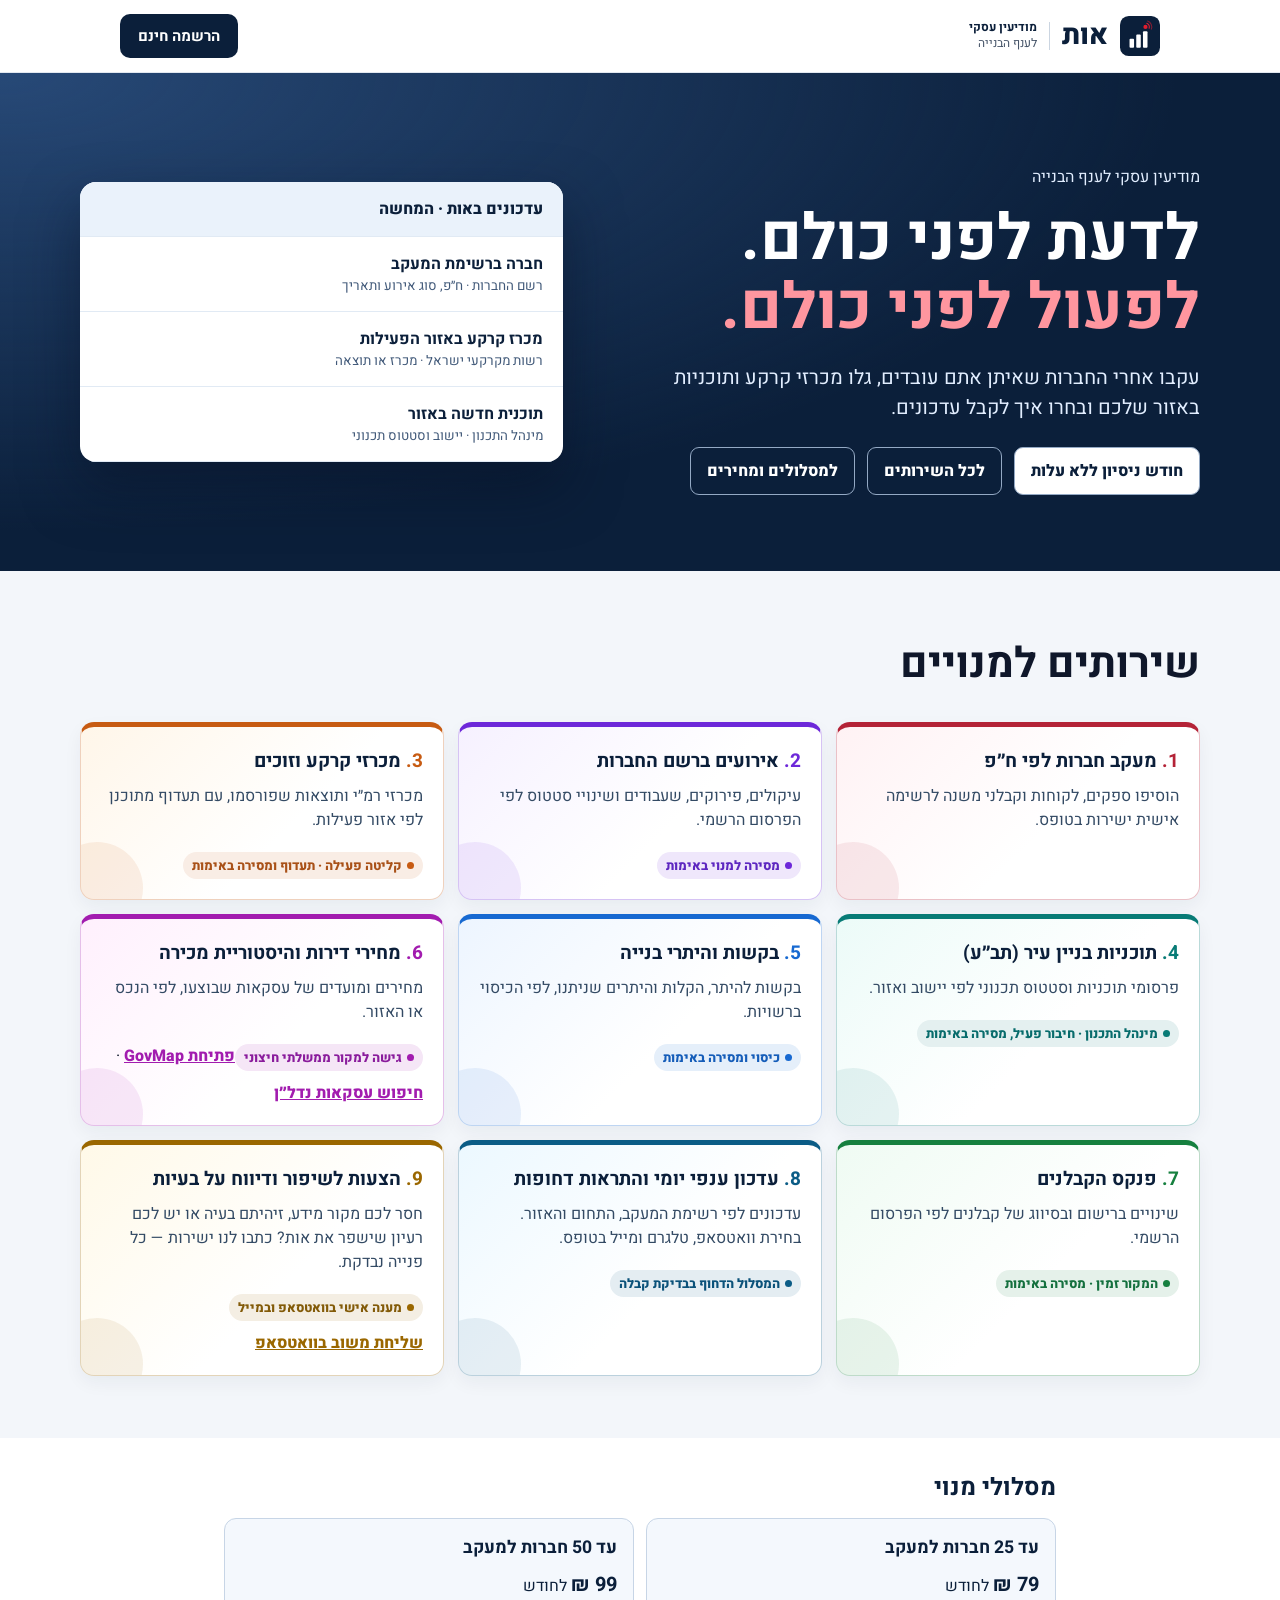
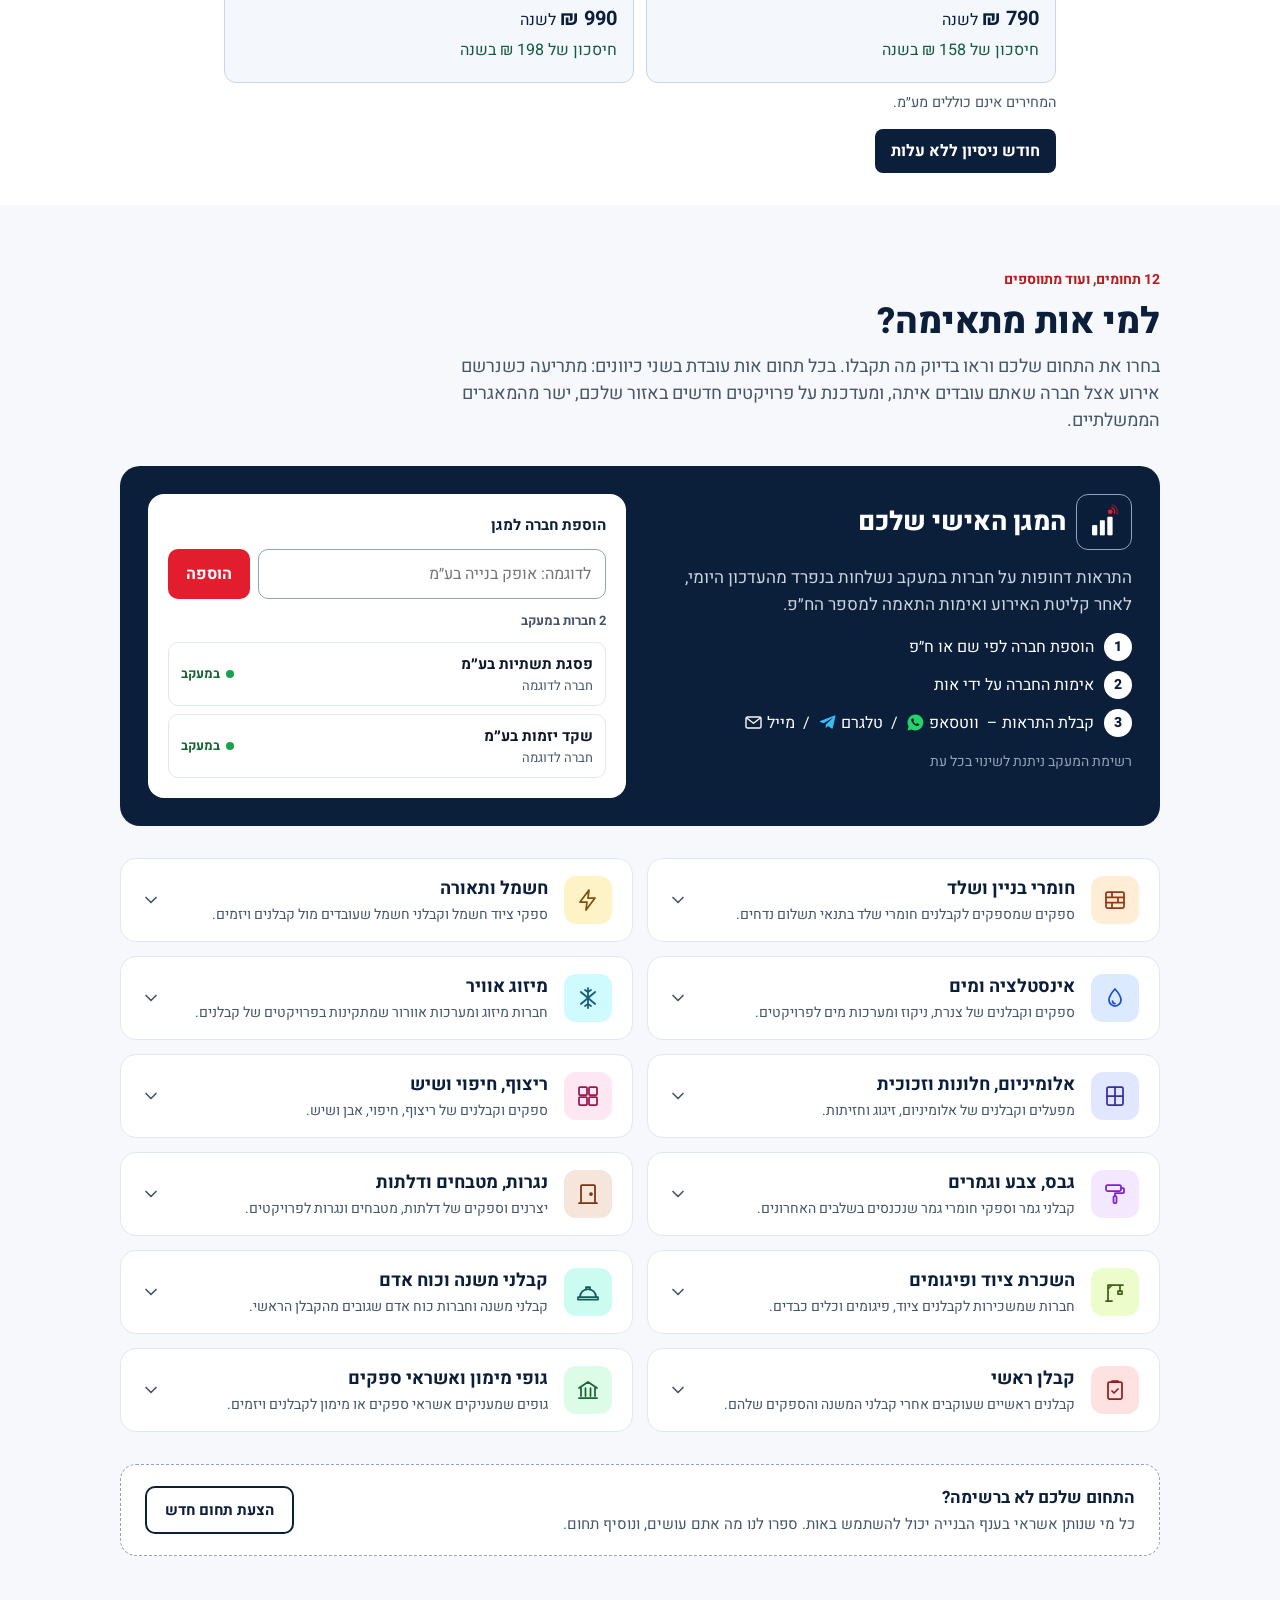
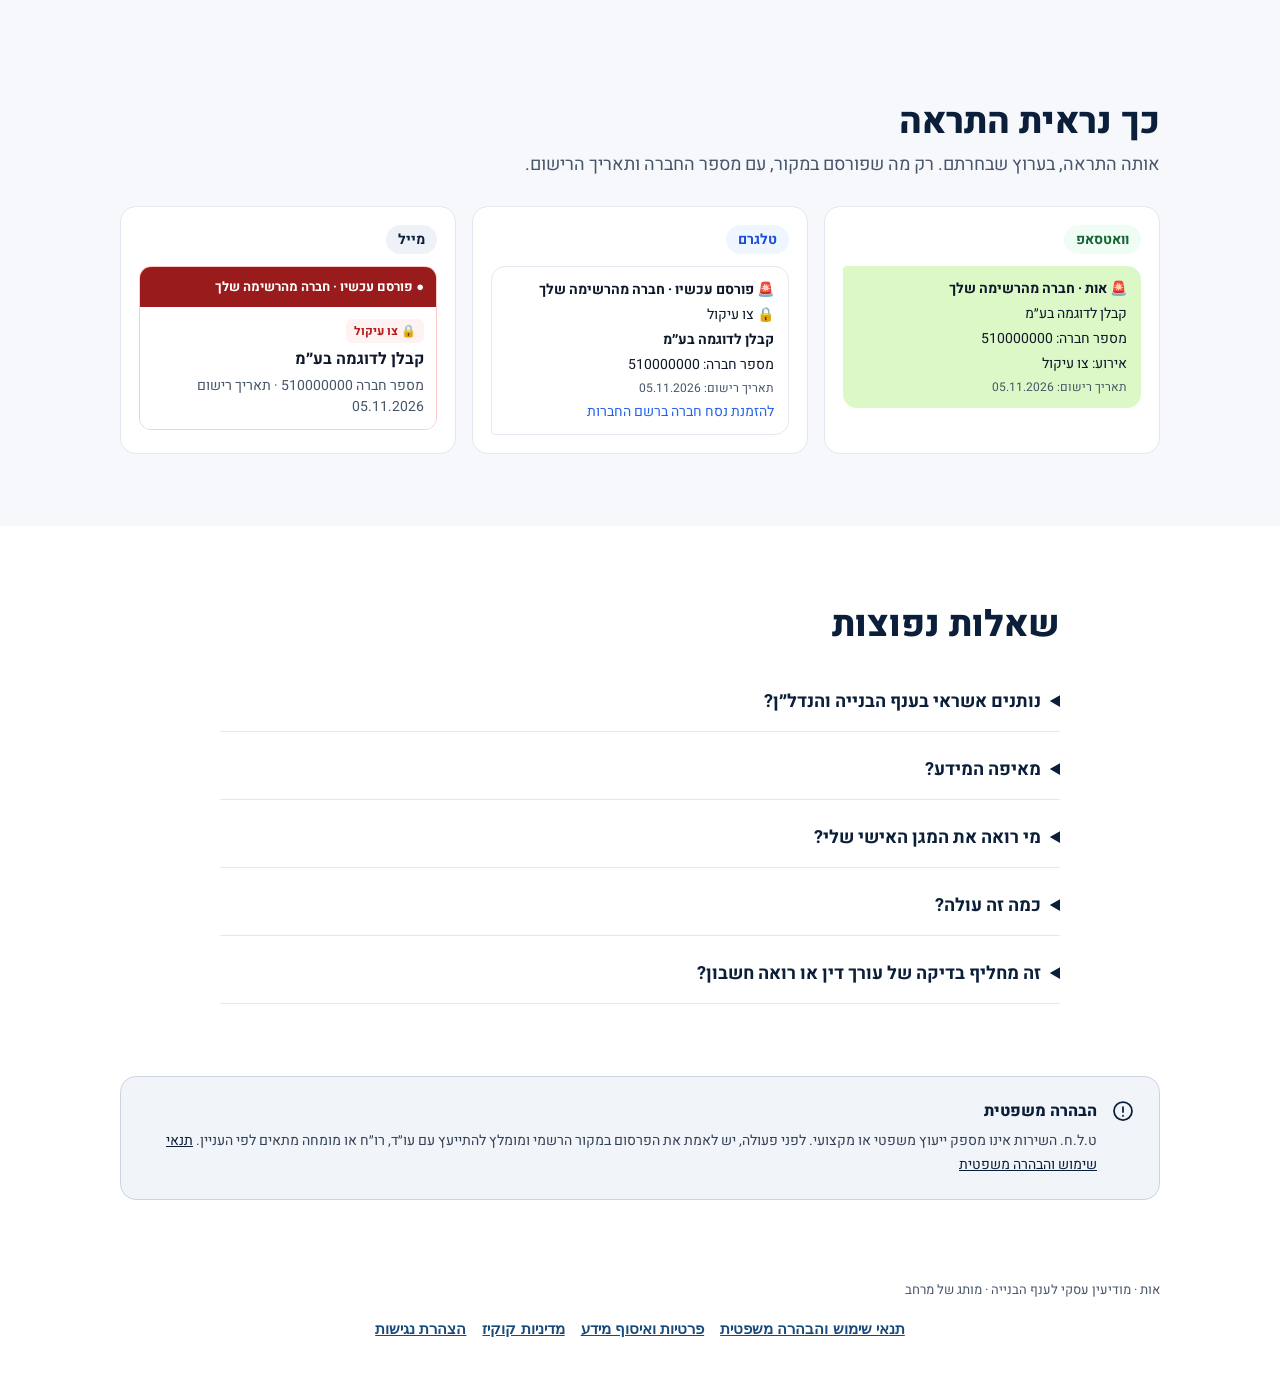
==== commit d65fb69a: "Clarify urgent company alerts after verified match" ====
--- a/index.html
+++ b/index.html
@@ -121,7 +121,7 @@
 <div style="display: flex; flex-wrap: wrap; gap: 28px; align-items: stretch; padding: 28px; border-radius: 20px; background: #0B1F3A; color: #FFFFFF">
 <div style="display: flex; flex-direction: column; gap: 14px; flex: 1 1 380px; min-width: 0">
 <div style="display: flex; align-items: center; gap: 10px"><img src="/logo-icon.png" alt="אות" width="54" height="54" style="flex-shrink: 0; border-radius: 12px; border: 1px solid #94A3B8"><span style="font-size: 26px; font-weight: 800">המגן האישי שלכם</span></div>
-<p style="margin: 0; font-size: 17px; line-height: 1.6; color: #CBD5E1">קבלת התראות מותאמות אישית.</p>
+<p style="margin: 0; font-size: 17px; line-height: 1.6; color: #CBD5E1">התראות דחופות על חברות במעקב נשלחות בנפרד מהעדכון היומי, לאחר קליטת האירוע ואימות התאמה למספר הח״פ.</p>
 <div style="display: flex; flex-direction: column; gap: 10px">
 <div style="display: flex; align-items: center; gap: 10px"><span style="display: flex; align-items: center; justify-content: center; width: 28px; height: 28px; flex-shrink: 0; border-radius: 50%; background: #FFFFFF; color: #0B1F3A; font-weight: 800; font-size: 14px">1</span><span style="font-size: 16px">הוספת חברה לפי שם או ח״פ</span></div>
 <div style="display: flex; align-items: center; gap: 10px"><span style="display: flex; align-items: center; justify-content: center; width: 28px; height: 28px; flex-shrink: 0; border-radius: 50%; background: #FFFFFF; color: #0B1F3A; font-weight: 800; font-size: 14px">2</span><span style="font-size: 16px">אימות החברה על ידי אות</span></div>
@@ -168,7 +168,7 @@
 <div style="display: grid; grid-template-columns: repeat(auto-fit, minmax(min(100%, 260px), 1fr)); gap: 12px">
 <div style="display: flex; flex-direction: column; gap: 10px; padding: 16px; border-radius: 12px; background: #FEF2F2">
 <div style="display: flex; align-items: center; gap: 8px; color: #B91C1C"><svg aria-hidden="true" width="20" height="20" viewBox="0 0 24 24" fill="none" stroke="currentColor" stroke-width="1.75" stroke-linecap="round" stroke-linejoin="round"><path d="M12 3 4 6v6c0 4.5 3.4 8.3 8 9 4.6-.7 8-4.5 8-9V6z"></path></svg><span style="font-size: 16px; font-weight: 800">הגנה</span></div>
-<span style="font-size: 14px; color: #334155">התראה מיידית כשנרשם אירוע אצל חברה שהוספתם למגן האישי:</span>
+<span style="font-size: 14px; color: #334155">התראות דחופות על חברות במעקב נשלחות בנפרד מהעדכון היומי, לאחר קליטת האירוע ואימות התאמה למספר הח״פ.</span>
 <div style="display: flex; flex-wrap: wrap; gap: 6px"><span style="font-size: 13px; color: #334155; border: 1px solid #CBD5E1; padding: 4px 10px; border-radius: 8px">עיקול</span><span style="font-size: 13px; color: #334155; border: 1px solid #CBD5E1; padding: 4px 10px; border-radius: 8px">צו פירוק</span><span style="font-size: 13px; color: #334155; border: 1px solid #CBD5E1; padding: 4px 10px; border-radius: 8px">מינוי כונס נכסים</span><span style="font-size: 13px; color: #334155; border: 1px solid #CBD5E1; padding: 4px 10px; border-radius: 8px">שיעבוד חדש</span><span style="font-size: 13px; color: #334155; border: 1px solid #CBD5E1; padding: 4px 10px; border-radius: 8px">שינוי בפנקס הקבלנים</span><span style="font-size: 13px; color: #334155; border: 1px solid #CBD5E1; padding: 4px 10px; border-radius: 8px">מוגבל חמור (בנק ישראל)</span></div>
 <div style="display: flex; flex-direction: column; gap: 4px; padding: 12px 14px; border-radius: 4px 14px 14px 14px; background: #DCF8C6; font-size: 14px; color: #0F172A"><b>🚨 התראה לדוגמה · חברה מהרשימה שלכם</b><span>קבלן לדוגמה בע״מ</span><span>מספר חברה: 510000000</span><span>אירוע: צו עיקול</span><span style="color: #475569; font-size: 12px">תאריך רישום: 05.11.2026</span></div>
 </div>
@@ -205,7 +205,7 @@
 <div style="display: grid; grid-template-columns: repeat(auto-fit, minmax(min(100%, 260px), 1fr)); gap: 12px">
 <div style="display: flex; flex-direction: column; gap: 10px; padding: 16px; border-radius: 12px; background: #FEF2F2">
 <div style="display: flex; align-items: center; gap: 8px; color: #B91C1C"><svg aria-hidden="true" width="20" height="20" viewBox="0 0 24 24" fill="none" stroke="currentColor" stroke-width="1.75" stroke-linecap="round" stroke-linejoin="round"><path d="M12 3 4 6v6c0 4.5 3.4 8.3 8 9 4.6-.7 8-4.5 8-9V6z"></path></svg><span style="font-size: 16px; font-weight: 800">הגנה</span></div>
-<span style="font-size: 14px; color: #334155">התראה מיידית כשנרשם אירוע אצל חברה שהוספתם למגן האישי:</span>
+<span style="font-size: 14px; color: #334155">התראות דחופות על חברות במעקב נשלחות בנפרד מהעדכון היומי, לאחר קליטת האירוע ואימות התאמה למספר הח״פ.</span>
 <div style="display: flex; flex-wrap: wrap; gap: 6px"><span style="font-size: 13px; color: #334155; border: 1px solid #CBD5E1; padding: 4px 10px; border-radius: 8px">עיקול</span><span style="font-size: 13px; color: #334155; border: 1px solid #CBD5E1; padding: 4px 10px; border-radius: 8px">צו פירוק</span><span style="font-size: 13px; color: #334155; border: 1px solid #CBD5E1; padding: 4px 10px; border-radius: 8px">מינוי כונס נכסים</span><span style="font-size: 13px; color: #334155; border: 1px solid #CBD5E1; padding: 4px 10px; border-radius: 8px">שיעבוד חדש</span><span style="font-size: 13px; color: #334155; border: 1px solid #CBD5E1; padding: 4px 10px; border-radius: 8px">שינוי בפנקס הקבלנים</span><span style="font-size: 13px; color: #334155; border: 1px solid #CBD5E1; padding: 4px 10px; border-radius: 8px">מוגבל חמור (בנק ישראל)</span></div>
 <div style="display: flex; flex-direction: column; gap: 4px; padding: 12px 14px; border-radius: 4px 14px 14px 14px; background: #DCF8C6; font-size: 14px; color: #0F172A"><b>🚨 התראה לדוגמה · חברה מהרשימה שלכם</b><span>קבלן לדוגמה בע״מ</span><span>מספר חברה: 510000000</span><span>אירוע: צו עיקול</span><span style="color: #475569; font-size: 12px">תאריך רישום: 05.11.2026</span></div>
 </div>
@@ -242,7 +242,7 @@
 <div style="display: grid; grid-template-columns: repeat(auto-fit, minmax(min(100%, 260px), 1fr)); gap: 12px">
 <div style="display: flex; flex-direction: column; gap: 10px; padding: 16px; border-radius: 12px; background: #FEF2F2">
 <div style="display: flex; align-items: center; gap: 8px; color: #B91C1C"><svg aria-hidden="true" width="20" height="20" viewBox="0 0 24 24" fill="none" stroke="currentColor" stroke-width="1.75" stroke-linecap="round" stroke-linejoin="round"><path d="M12 3 4 6v6c0 4.5 3.4 8.3 8 9 4.6-.7 8-4.5 8-9V6z"></path></svg><span style="font-size: 16px; font-weight: 800">הגנה</span></div>
-<span style="font-size: 14px; color: #334155">התראה מיידית כשנרשם אירוע אצל חברה שהוספתם למגן האישי:</span>
+<span style="font-size: 14px; color: #334155">התראות דחופות על חברות במעקב נשלחות בנפרד מהעדכון היומי, לאחר קליטת האירוע ואימות התאמה למספר הח״פ.</span>
 <div style="display: flex; flex-wrap: wrap; gap: 6px"><span style="font-size: 13px; color: #334155; border: 1px solid #CBD5E1; padding: 4px 10px; border-radius: 8px">עיקול</span><span style="font-size: 13px; color: #334155; border: 1px solid #CBD5E1; padding: 4px 10px; border-radius: 8px">צו פירוק</span><span style="font-size: 13px; color: #334155; border: 1px solid #CBD5E1; padding: 4px 10px; border-radius: 8px">מינוי כונס נכסים</span><span style="font-size: 13px; color: #334155; border: 1px solid #CBD5E1; padding: 4px 10px; border-radius: 8px">שיעבוד חדש</span><span style="font-size: 13px; color: #334155; border: 1px solid #CBD5E1; padding: 4px 10px; border-radius: 8px">שינוי בפנקס הקבלנים</span><span style="font-size: 13px; color: #334155; border: 1px solid #CBD5E1; padding: 4px 10px; border-radius: 8px">מוגבל חמור (בנק ישראל)</span></div>
 <div style="display: flex; flex-direction: column; gap: 4px; padding: 12px 14px; border-radius: 4px 14px 14px 14px; background: #DCF8C6; font-size: 14px; color: #0F172A"><b>🚨 התראה לדוגמה · חברה מהרשימה שלכם</b><span>קבלן לדוגמה בע״מ</span><span>מספר חברה: 510000000</span><span>אירוע: צו עיקול</span><span style="color: #475569; font-size: 12px">תאריך רישום: 05.11.2026</span></div>
 </div>
@@ -279,7 +279,7 @@
 <div style="display: grid; grid-template-columns: repeat(auto-fit, minmax(min(100%, 260px), 1fr)); gap: 12px">
 <div style="display: flex; flex-direction: column; gap: 10px; padding: 16px; border-radius: 12px; background: #FEF2F2">
 <div style="display: flex; align-items: center; gap: 8px; color: #B91C1C"><svg aria-hidden="true" width="20" height="20" viewBox="0 0 24 24" fill="none" stroke="currentColor" stroke-width="1.75" stroke-linecap="round" stroke-linejoin="round"><path d="M12 3 4 6v6c0 4.5 3.4 8.3 8 9 4.6-.7 8-4.5 8-9V6z"></path></svg><span style="font-size: 16px; font-weight: 800">הגנה</span></div>
-<span style="font-size: 14px; color: #334155">התראה מיידית כשנרשם אירוע אצל חברה שהוספתם למגן האישי:</span>
+<span style="font-size: 14px; color: #334155">התראות דחופות על חברות במעקב נשלחות בנפרד מהעדכון היומי, לאחר קליטת האירוע ואימות התאמה למספר הח״פ.</span>
 <div style="display: flex; flex-wrap: wrap; gap: 6px"><span style="font-size: 13px; color: #334155; border: 1px solid #CBD5E1; padding: 4px 10px; border-radius: 8px">עיקול</span><span style="font-size: 13px; color: #334155; border: 1px solid #CBD5E1; padding: 4px 10px; border-radius: 8px">צו פירוק</span><span style="font-size: 13px; color: #334155; border: 1px solid #CBD5E1; padding: 4px 10px; border-radius: 8px">מינוי כונס נכסים</span><span style="font-size: 13px; color: #334155; border: 1px solid #CBD5E1; padding: 4px 10px; border-radius: 8px">שיעבוד חדש</span><span style="font-size: 13px; color: #334155; border: 1px solid #CBD5E1; padding: 4px 10px; border-radius: 8px">שינוי בפנקס הקבלנים</span><span style="font-size: 13px; color: #334155; border: 1px solid #CBD5E1; padding: 4px 10px; border-radius: 8px">מוגבל חמור (בנק ישראל)</span></div>
 <div style="display: flex; flex-direction: column; gap: 4px; padding: 12px 14px; border-radius: 4px 14px 14px 14px; background: #DCF8C6; font-size: 14px; color: #0F172A"><b>🚨 התראה לדוגמה · חברה מהרשימה שלכם</b><span>קבלן לדוגמה בע״מ</span><span>מספר חברה: 510000000</span><span>אירוע: צו עיקול</span><span style="color: #475569; font-size: 12px">תאריך רישום: 05.11.2026</span></div>
 </div>
@@ -316,7 +316,7 @@
 <div style="display: grid; grid-template-columns: repeat(auto-fit, minmax(min(100%, 260px), 1fr)); gap: 12px">
 <div style="display: flex; flex-direction: column; gap: 10px; padding: 16px; border-radius: 12px; background: #FEF2F2">
 <div style="display: flex; align-items: center; gap: 8px; color: #B91C1C"><svg aria-hidden="true" width="20" height="20" viewBox="0 0 24 24" fill="none" stroke="currentColor" stroke-width="1.75" stroke-linecap="round" stroke-linejoin="round"><path d="M12 3 4 6v6c0 4.5 3.4 8.3 8 9 4.6-.7 8-4.5 8-9V6z"></path></svg><span style="font-size: 16px; font-weight: 800">הגנה</span></div>
-<span style="font-size: 14px; color: #334155">התראה מיידית כשנרשם אירוע אצל חברה שהוספתם למגן האישי:</span>
+<span style="font-size: 14px; color: #334155">התראות דחופות על חברות במעקב נשלחות בנפרד מהעדכון היומי, לאחר קליטת האירוע ואימות התאמה למספר הח״פ.</span>
 <div style="display: flex; flex-wrap: wrap; gap: 6px"><span style="font-size: 13px; color: #334155; border: 1px solid #CBD5E1; padding: 4px 10px; border-radius: 8px">עיקול</span><span style="font-size: 13px; color: #334155; border: 1px solid #CBD5E1; padding: 4px 10px; border-radius: 8px">צו פירוק</span><span style="font-size: 13px; color: #334155; border: 1px solid #CBD5E1; padding: 4px 10px; border-radius: 8px">מינוי כונס נכסים</span><span style="font-size: 13px; color: #334155; border: 1px solid #CBD5E1; padding: 4px 10px; border-radius: 8px">שיעבוד חדש</span><span style="font-size: 13px; color: #334155; border: 1px solid #CBD5E1; padding: 4px 10px; border-radius: 8px">שינוי בפנקס הקבלנים</span><span style="font-size: 13px; color: #334155; border: 1px solid #CBD5E1; padding: 4px 10px; border-radius: 8px">מוגבל חמור (בנק ישראל)</span></div>
 <div style="display: flex; flex-direction: column; gap: 4px; padding: 12px 14px; border-radius: 4px 14px 14px 14px; background: #DCF8C6; font-size: 14px; color: #0F172A"><b>🚨 התראה לדוגמה · חברה מהרשימה שלכם</b><span>קבלן לדוגמה בע״מ</span><span>מספר חברה: 510000000</span><span>אירוע: צו עיקול</span><span style="color: #475569; font-size: 12px">תאריך רישום: 05.11.2026</span></div>
 </div>
@@ -353,7 +353,7 @@
 <div style="display: grid; grid-template-columns: repeat(auto-fit, minmax(min(100%, 260px), 1fr)); gap: 12px">
 <div style="display: flex; flex-direction: column; gap: 10px; padding: 16px; border-radius: 12px; background: #FEF2F2">
 <div style="display: flex; align-items: center; gap: 8px; color: #B91C1C"><svg aria-hidden="true" width="20" height="20" viewBox="0 0 24 24" fill="none" stroke="currentColor" stroke-width="1.75" stroke-linecap="round" stroke-linejoin="round"><path d="M12 3 4 6v6c0 4.5 3.4 8.3 8 9 4.6-.7 8-4.5 8-9V6z"></path></svg><span style="font-size: 16px; font-weight: 800">הגנה</span></div>
-<span style="font-size: 14px; color: #334155">התראה מיידית כשנרשם אירוע אצל חברה שהוספתם למגן האישי:</span>
+<span style="font-size: 14px; color: #334155">התראות דחופות על חברות במעקב נשלחות בנפרד מהעדכון היומי, לאחר קליטת האירוע ואימות התאמה למספר הח״פ.</span>
 <div style="display: flex; flex-wrap: wrap; gap: 6px"><span style="font-size: 13px; color: #334155; border: 1px solid #CBD5E1; padding: 4px 10px; border-radius: 8px">עיקול</span><span style="font-size: 13px; color: #334155; border: 1px solid #CBD5E1; padding: 4px 10px; border-radius: 8px">צו פירוק</span><span style="font-size: 13px; color: #334155; border: 1px solid #CBD5E1; padding: 4px 10px; border-radius: 8px">מינוי כונס נכסים</span><span style="font-size: 13px; color: #334155; border: 1px solid #CBD5E1; padding: 4px 10px; border-radius: 8px">שיעבוד חדש</span><span style="font-size: 13px; color: #334155; border: 1px solid #CBD5E1; padding: 4px 10px; border-radius: 8px">שינוי בפנקס הקבלנים</span><span style="font-size: 13px; color: #334155; border: 1px solid #CBD5E1; padding: 4px 10px; border-radius: 8px">מוגבל חמור (בנק ישראל)</span></div>
 <div style="display: flex; flex-direction: column; gap: 4px; padding: 12px 14px; border-radius: 4px 14px 14px 14px; background: #DCF8C6; font-size: 14px; color: #0F172A"><b>🚨 התראה לדוגמה · חברה מהרשימה שלכם</b><span>קבלן לדוגמה בע״מ</span><span>מספר חברה: 510000000</span><span>אירוע: צו עיקול</span><span style="color: #475569; font-size: 12px">תאריך רישום: 05.11.2026</span></div>
 </div>
@@ -390,7 +390,7 @@
 <div style="display: grid; grid-template-columns: repeat(auto-fit, minmax(min(100%, 260px), 1fr)); gap: 12px">
 <div style="display: flex; flex-direction: column; gap: 10px; padding: 16px; border-radius: 12px; background: #FEF2F2">
 <div style="display: flex; align-items: center; gap: 8px; color: #B91C1C"><svg aria-hidden="true" width="20" height="20" viewBox="0 0 24 24" fill="none" stroke="currentColor" stroke-width="1.75" stroke-linecap="round" stroke-linejoin="round"><path d="M12 3 4 6v6c0 4.5 3.4 8.3 8 9 4.6-.7 8-4.5 8-9V6z"></path></svg><span style="font-size: 16px; font-weight: 800">הגנה</span></div>
-<span style="font-size: 14px; color: #334155">התראה מיידית כשנרשם אירוע אצל חברה שהוספתם למגן האישי:</span>
+<span style="font-size: 14px; color: #334155">התראות דחופות על חברות במעקב נשלחות בנפרד מהעדכון היומי, לאחר קליטת האירוע ואימות התאמה למספר הח״פ.</span>
 <div style="display: flex; flex-wrap: wrap; gap: 6px"><span style="font-size: 13px; color: #334155; border: 1px solid #CBD5E1; padding: 4px 10px; border-radius: 8px">עיקול</span><span style="font-size: 13px; color: #334155; border: 1px solid #CBD5E1; padding: 4px 10px; border-radius: 8px">צו פירוק</span><span style="font-size: 13px; color: #334155; border: 1px solid #CBD5E1; padding: 4px 10px; border-radius: 8px">מינוי כונס נכסים</span><span style="font-size: 13px; color: #334155; border: 1px solid #CBD5E1; padding: 4px 10px; border-radius: 8px">שיעבוד חדש</span><span style="font-size: 13px; color: #334155; border: 1px solid #CBD5E1; padding: 4px 10px; border-radius: 8px">שינוי בפנקס הקבלנים</span><span style="font-size: 13px; color: #334155; border: 1px solid #CBD5E1; padding: 4px 10px; border-radius: 8px">מוגבל חמור (בנק ישראל)</span></div>
 <div style="display: flex; flex-direction: column; gap: 4px; padding: 12px 14px; border-radius: 4px 14px 14px 14px; background: #DCF8C6; font-size: 14px; color: #0F172A"><b>🚨 התראה לדוגמה · חברה מהרשימה שלכם</b><span>קבלן לדוגמה בע״מ</span><span>מספר חברה: 510000000</span><span>אירוע: צו עיקול</span><span style="color: #475569; font-size: 12px">תאריך רישום: 05.11.2026</span></div>
 </div>
@@ -427,7 +427,7 @@
 <div style="display: grid; grid-template-columns: repeat(auto-fit, minmax(min(100%, 260px), 1fr)); gap: 12px">
 <div style="display: flex; flex-direction: column; gap: 10px; padding: 16px; border-radius: 12px; background: #FEF2F2">
 <div style="display: flex; align-items: center; gap: 8px; color: #B91C1C"><svg aria-hidden="true" width="20" height="20" viewBox="0 0 24 24" fill="none" stroke="currentColor" stroke-width="1.75" stroke-linecap="round" stroke-linejoin="round"><path d="M12 3 4 6v6c0 4.5 3.4 8.3 8 9 4.6-.7 8-4.5 8-9V6z"></path></svg><span style="font-size: 16px; font-weight: 800">הגנה</span></div>
-<span style="font-size: 14px; color: #334155">התראה מיידית כשנרשם אירוע אצל חברה שהוספתם למגן האישי:</span>
+<span style="font-size: 14px; color: #334155">התראות דחופות על חברות במעקב נשלחות בנפרד מהעדכון היומי, לאחר קליטת האירוע ואימות התאמה למספר הח״פ.</span>
 <div style="display: flex; flex-wrap: wrap; gap: 6px"><span style="font-size: 13px; color: #334155; border: 1px solid #CBD5E1; padding: 4px 10px; border-radius: 8px">עיקול</span><span style="font-size: 13px; color: #334155; border: 1px solid #CBD5E1; padding: 4px 10px; border-radius: 8px">צו פירוק</span><span style="font-size: 13px; color: #334155; border: 1px solid #CBD5E1; padding: 4px 10px; border-radius: 8px">מינוי כונס נכסים</span><span style="font-size: 13px; color: #334155; border: 1px solid #CBD5E1; padding: 4px 10px; border-radius: 8px">שיעבוד חדש</span><span style="font-size: 13px; color: #334155; border: 1px solid #CBD5E1; padding: 4px 10px; border-radius: 8px">שינוי בפנקס הקבלנים</span><span style="font-size: 13px; color: #334155; border: 1px solid #CBD5E1; padding: 4px 10px; border-radius: 8px">מוגבל חמור (בנק ישראל)</span></div>
 <div style="display: flex; flex-direction: column; gap: 4px; padding: 12px 14px; border-radius: 4px 14px 14px 14px; background: #DCF8C6; font-size: 14px; color: #0F172A"><b>🚨 התראה לדוגמה · חברה מהרשימה שלכם</b><span>קבלן לדוגמה בע״מ</span><span>מספר חברה: 510000000</span><span>אירוע: צו עיקול</span><span style="color: #475569; font-size: 12px">תאריך רישום: 05.11.2026</span></div>
 </div>
@@ -464,7 +464,7 @@
 <div style="display: grid; grid-template-columns: repeat(auto-fit, minmax(min(100%, 260px), 1fr)); gap: 12px">
 <div style="display: flex; flex-direction: column; gap: 10px; padding: 16px; border-radius: 12px; background: #FEF2F2">
 <div style="display: flex; align-items: center; gap: 8px; color: #B91C1C"><svg aria-hidden="true" width="20" height="20" viewBox="0 0 24 24" fill="none" stroke="currentColor" stroke-width="1.75" stroke-linecap="round" stroke-linejoin="round"><path d="M12 3 4 6v6c0 4.5 3.4 8.3 8 9 4.6-.7 8-4.5 8-9V6z"></path></svg><span style="font-size: 16px; font-weight: 800">הגנה</span></div>
-<span style="font-size: 14px; color: #334155">התראה מיידית כשנרשם אירוע אצל חברה שהוספתם למגן האישי:</span>
+<span style="font-size: 14px; color: #334155">התראות דחופות על חברות במעקב נשלחות בנפרד מהעדכון היומי, לאחר קליטת האירוע ואימות התאמה למספר הח״פ.</span>
 <div style="display: flex; flex-wrap: wrap; gap: 6px"><span style="font-size: 13px; color: #334155; border: 1px solid #CBD5E1; padding: 4px 10px; border-radius: 8px">עיקול</span><span style="font-size: 13px; color: #334155; border: 1px solid #CBD5E1; padding: 4px 10px; border-radius: 8px">צו פירוק</span><span style="font-size: 13px; color: #334155; border: 1px solid #CBD5E1; padding: 4px 10px; border-radius: 8px">מינוי כונס נכסים</span><span style="font-size: 13px; color: #334155; border: 1px solid #CBD5E1; padding: 4px 10px; border-radius: 8px">שיעבוד חדש</span><span style="font-size: 13px; color: #334155; border: 1px solid #CBD5E1; padding: 4px 10px; border-radius: 8px">שינוי בפנקס הקבלנים</span><span style="font-size: 13px; color: #334155; border: 1px solid #CBD5E1; padding: 4px 10px; border-radius: 8px">מוגבל חמור (בנק ישראל)</span></div>
 <div style="display: flex; flex-direction: column; gap: 4px; padding: 12px 14px; border-radius: 4px 14px 14px 14px; background: #DCF8C6; font-size: 14px; color: #0F172A"><b>🚨 התראה לדוגמה · חברה מהרשימה שלכם</b><span>קבלן לדוגמה בע״מ</span><span>מספר חברה: 510000000</span><span>אירוע: צו עיקול</span><span style="color: #475569; font-size: 12px">תאריך רישום: 05.11.2026</span></div>
 </div>
@@ -501,7 +501,7 @@
 <div style="display: grid; grid-template-columns: repeat(auto-fit, minmax(min(100%, 260px), 1fr)); gap: 12px">
 <div style="display: flex; flex-direction: column; gap: 10px; padding: 16px; border-radius: 12px; background: #FEF2F2">
 <div style="display: flex; align-items: center; gap: 8px; color: #B91C1C"><svg aria-hidden="true" width="20" height="20" viewBox="0 0 24 24" fill="none" stroke="currentColor" stroke-width="1.75" stroke-linecap="round" stroke-linejoin="round"><path d="M12 3 4 6v6c0 4.5 3.4 8.3 8 9 4.6-.7 8-4.5 8-9V6z"></path></svg><span style="font-size: 16px; font-weight: 800">הגנה</span></div>
-<span style="font-size: 14px; color: #334155">התראה מיידית כשנרשם אירוע אצל חברה שהוספתם למגן האישי:</span>
+<span style="font-size: 14px; color: #334155">התראות דחופות על חברות במעקב נשלחות בנפרד מהעדכון היומי, לאחר קליטת האירוע ואימות התאמה למספר הח״פ.</span>
 <div style="display: flex; flex-wrap: wrap; gap: 6px"><span style="font-size: 13px; color: #334155; border: 1px solid #CBD5E1; padding: 4px 10px; border-radius: 8px">עיקול</span><span style="font-size: 13px; color: #334155; border: 1px solid #CBD5E1; padding: 4px 10px; border-radius: 8px">צו פירוק</span><span style="font-size: 13px; color: #334155; border: 1px solid #CBD5E1; padding: 4px 10px; border-radius: 8px">מינוי כונס נכסים</span><span style="font-size: 13px; color: #334155; border: 1px solid #CBD5E1; padding: 4px 10px; border-radius: 8px">שיעבוד חדש</span><span style="font-size: 13px; color: #334155; border: 1px solid #CBD5E1; padding: 4px 10px; border-radius: 8px">שינוי בפנקס הקבלנים</span><span style="font-size: 13px; color: #334155; border: 1px solid #CBD5E1; padding: 4px 10px; border-radius: 8px">מוגבל חמור (בנק ישראל)</span></div>
 <div style="display: flex; flex-direction: column; gap: 4px; padding: 12px 14px; border-radius: 4px 14px 14px 14px; background: #DCF8C6; font-size: 14px; color: #0F172A"><b>🚨 התראה לדוגמה · חברה מהרשימה שלכם</b><span>קבלן לדוגמה בע״מ</span><span>מספר חברה: 510000000</span><span>אירוע: צו עיקול</span><span style="color: #475569; font-size: 12px">תאריך רישום: 05.11.2026</span></div>
 </div>
@@ -538,7 +538,7 @@
 <div style="display: grid; grid-template-columns: repeat(auto-fit, minmax(min(100%, 260px), 1fr)); gap: 12px">
 <div style="display: flex; flex-direction: column; gap: 10px; padding: 16px; border-radius: 12px; background: #FEF2F2">
 <div style="display: flex; align-items: center; gap: 8px; color: #B91C1C"><svg aria-hidden="true" width="20" height="20" viewBox="0 0 24 24" fill="none" stroke="currentColor" stroke-width="1.75" stroke-linecap="round" stroke-linejoin="round"><path d="M12 3 4 6v6c0 4.5 3.4 8.3 8 9 4.6-.7 8-4.5 8-9V6z"></path></svg><span style="font-size: 16px; font-weight: 800">הגנה</span></div>
-<span style="font-size: 14px; color: #334155">התראה מיידית כשנרשם אירוע אצל חברה שהוספתם למגן האישי:</span>
+<span style="font-size: 14px; color: #334155">התראות דחופות על חברות במעקב נשלחות בנפרד מהעדכון היומי, לאחר קליטת האירוע ואימות התאמה למספר הח״פ.</span>
 <div style="display: flex; flex-wrap: wrap; gap: 6px"><span style="font-size: 13px; color: #334155; border: 1px solid #CBD5E1; padding: 4px 10px; border-radius: 8px">עיקול</span><span style="font-size: 13px; color: #334155; border: 1px solid #CBD5E1; padding: 4px 10px; border-radius: 8px">צו פירוק</span><span style="font-size: 13px; color: #334155; border: 1px solid #CBD5E1; padding: 4px 10px; border-radius: 8px">מינוי כונס נכסים</span><span style="font-size: 13px; color: #334155; border: 1px solid #CBD5E1; padding: 4px 10px; border-radius: 8px">שיעבוד חדש</span><span style="font-size: 13px; color: #334155; border: 1px solid #CBD5E1; padding: 4px 10px; border-radius: 8px">שינוי בפנקס הקבלנים</span><span style="font-size: 13px; color: #334155; border: 1px solid #CBD5E1; padding: 4px 10px; border-radius: 8px">מוגבל חמור (בנק ישראל)</span></div>
 <div style="display: flex; flex-direction: column; gap: 4px; padding: 12px 14px; border-radius: 4px 14px 14px 14px; background: #DCF8C6; font-size: 14px; color: #0F172A"><b>🚨 התראה לדוגמה · חברה מהרשימה שלכם</b><span>קבלן לדוגמה בע״מ</span><span>מספר חברה: 510000000</span><span>אירוע: צו עיקול</span><span style="color: #475569; font-size: 12px">תאריך רישום: 05.11.2026</span></div>
 </div>
@@ -575,7 +575,7 @@
 <div style="display: grid; grid-template-columns: repeat(auto-fit, minmax(min(100%, 260px), 1fr)); gap: 12px">
 <div style="display: flex; flex-direction: column; gap: 10px; padding: 16px; border-radius: 12px; background: #FEF2F2">
 <div style="display: flex; align-items: center; gap: 8px; color: #B91C1C"><svg aria-hidden="true" width="20" height="20" viewBox="0 0 24 24" fill="none" stroke="currentColor" stroke-width="1.75" stroke-linecap="round" stroke-linejoin="round"><path d="M12 3 4 6v6c0 4.5 3.4 8.3 8 9 4.6-.7 8-4.5 8-9V6z"></path></svg><span style="font-size: 16px; font-weight: 800">הגנה</span></div>
-<span style="font-size: 14px; color: #334155">התראה מיידית כשנרשם אירוע אצל חברה שהוספתם למגן האישי:</span>
+<span style="font-size: 14px; color: #334155">התראות דחופות על חברות במעקב נשלחות בנפרד מהעדכון היומי, לאחר קליטת האירוע ואימות התאמה למספר הח״פ.</span>
 <div style="display: flex; flex-wrap: wrap; gap: 6px"><span style="font-size: 13px; color: #334155; border: 1px solid #CBD5E1; padding: 4px 10px; border-radius: 8px">עיקול</span><span style="font-size: 13px; color: #334155; border: 1px solid #CBD5E1; padding: 4px 10px; border-radius: 8px">צו פירוק</span><span style="font-size: 13px; color: #334155; border: 1px solid #CBD5E1; padding: 4px 10px; border-radius: 8px">מינוי כונס נכסים</span><span style="font-size: 13px; color: #334155; border: 1px solid #CBD5E1; padding: 4px 10px; border-radius: 8px">שיעבוד חדש</span><span style="font-size: 13px; color: #334155; border: 1px solid #CBD5E1; padding: 4px 10px; border-radius: 8px">שינוי בפנקס הקבלנים</span><span style="font-size: 13px; color: #334155; border: 1px solid #CBD5E1; padding: 4px 10px; border-radius: 8px">מוגבל חמור (בנק ישראל)</span></div>
 <div style="display: flex; flex-direction: column; gap: 4px; padding: 12px 14px; border-radius: 4px 14px 14px 14px; background: #DCF8C6; font-size: 14px; color: #0F172A"><b>🚨 התראה לדוגמה · חברה מהרשימה שלכם</b><span>קבלן לדוגמה בע״מ</span><span>מספר חברה: 510000000</span><span>אירוע: צו עיקול</span><span style="color: #475569; font-size: 12px">תאריך רישום: 05.11.2026</span></div>
 </div>
@@ -629,7 +629,7 @@
 <section style="padding: 72px 0; background: #FFFFFF">
 <div style="max-width: 840px; margin: 0 auto; padding: 0 20px; display: flex; flex-direction: column; gap: 8px">
 <h2 style="margin: 0 0 12px 0; font-size: 36px; font-weight: 800; color: #0B1F3A">שאלות נפוצות</h2>
-<details style="border-bottom: 1px solid #E2E8F0; padding: 16px 0"><summary style="font-size: 18px; font-weight: 700; color: #0B1F3A; cursor: pointer">נותנים אשראי בענף הבנייה והנדל״ן?</summary><p style="margin: 8px 0 0 0; font-size: 16px; color: #475569">אות מתאימה לכל עסק שחשוף לאשראי פתוח: ספקי חומרי בניין, קבלני משנה, חברות להשכרת ציוד ופיגומים, וגופי מימון שמעניקים אשראי ספקים לקבלנים ויזמים.</p></details><details style="border-bottom: 1px solid #E2E8F0; padding: 16px 0"><summary style="font-size: 18px; font-weight: 700; color: #0B1F3A; cursor: pointer">מאיפה המידע?</summary><p style="margin: 8px 0 0 0; font-size: 16px; color: #475569">ממאגרים ממשלתיים פתוחים: רשם החברות, פנקס הקבלנים, מערכות התכנון והבנייה ורשות מקרקעי ישראל. אות סורקת אותם אוטומטית כל שעה, 24/7.</p></details><details style="border-bottom: 1px solid #E2E8F0; padding: 16px 0"><summary style="font-size: 18px; font-weight: 700; color: #0B1F3A; cursor: pointer">מי רואה את המגן האישי שלי?</summary><p style="margin: 8px 0 0 0; font-size: 16px; color: #475569">אף אחד. רשימת החברות משמשת לשליחת התראות בלבד.</p></details><details style="border-bottom: 1px solid #E2E8F0; padding: 16px 0"><summary style="font-size: 18px; font-weight: 700; color: #0B1F3A; cursor: pointer">כמה זה עולה?</summary><p style="margin: 8px 0 0 0; font-size: 16px; color: #475569">החודש הראשון ללא עלות וללא התחייבות. בודקים, מתרשמים ומחליטים.</p></details><details style="border-bottom: 1px solid #E2E8F0; padding: 16px 0"><summary style="font-size: 18px; font-weight: 700; color: #0B1F3A; cursor: pointer">זה מחליף בדיקה של עורך דין או רואה חשבון?</summary><p style="margin: 8px 0 0 0; font-size: 16px; color: #475569">לא. אות מעבירה התרעות מבוססות מידע ציבורי רשמי, ואינה ייעוץ משפטי או פיננסי. לפני כל החלטה יש לאמת את המידע מול המקור הרשמי.</p></details>
+<details style="border-bottom: 1px solid #E2E8F0; padding: 16px 0"><summary style="font-size: 18px; font-weight: 700; color: #0B1F3A; cursor: pointer">נותנים אשראי בענף הבנייה והנדל״ן?</summary><p style="margin: 8px 0 0 0; font-size: 16px; color: #475569">אות מתאימה לכל עסק שחשוף לאשראי פתוח: ספקי חומרי בניין, קבלני משנה, חברות להשכרת ציוד ופיגומים, וגופי מימון שמעניקים אשראי ספקים לקבלנים ויזמים.</p></details><details style="border-bottom: 1px solid #E2E8F0; padding: 16px 0"><summary style="font-size: 18px; font-weight: 700; color: #0B1F3A; cursor: pointer">מאיפה המידע?</summary><p style="margin: 8px 0 0 0; font-size: 16px; color: #475569">ממאגרים ממשלתיים פתוחים: רשם החברות, פנקס הקבלנים, מערכות התכנון והבנייה ורשות מקרקעי ישראל. אות סורקת מקורות מחוברים באופן אוטומטי. תדירות הסריקה משתנה לפי המקור.</p></details><details style="border-bottom: 1px solid #E2E8F0; padding: 16px 0"><summary style="font-size: 18px; font-weight: 700; color: #0B1F3A; cursor: pointer">מי רואה את המגן האישי שלי?</summary><p style="margin: 8px 0 0 0; font-size: 16px; color: #475569">אף אחד. רשימת החברות משמשת לשליחת התראות בלבד.</p></details><details style="border-bottom: 1px solid #E2E8F0; padding: 16px 0"><summary style="font-size: 18px; font-weight: 700; color: #0B1F3A; cursor: pointer">כמה זה עולה?</summary><p style="margin: 8px 0 0 0; font-size: 16px; color: #475569">החודש הראשון ללא עלות וללא התחייבות. בודקים, מתרשמים ומחליטים.</p></details><details style="border-bottom: 1px solid #E2E8F0; padding: 16px 0"><summary style="font-size: 18px; font-weight: 700; color: #0B1F3A; cursor: pointer">זה מחליף בדיקה של עורך דין או רואה חשבון?</summary><p style="margin: 8px 0 0 0; font-size: 16px; color: #475569">לא. אות מעבירה התרעות מבוססות מידע ציבורי רשמי, ואינה ייעוץ משפטי או פיננסי. לפני כל החלטה יש לאמת את המידע מול המקור הרשמי.</p></details>
 </div>
 </section>
 <section style="padding: 0 0 56px 0; background: #FFFFFF">
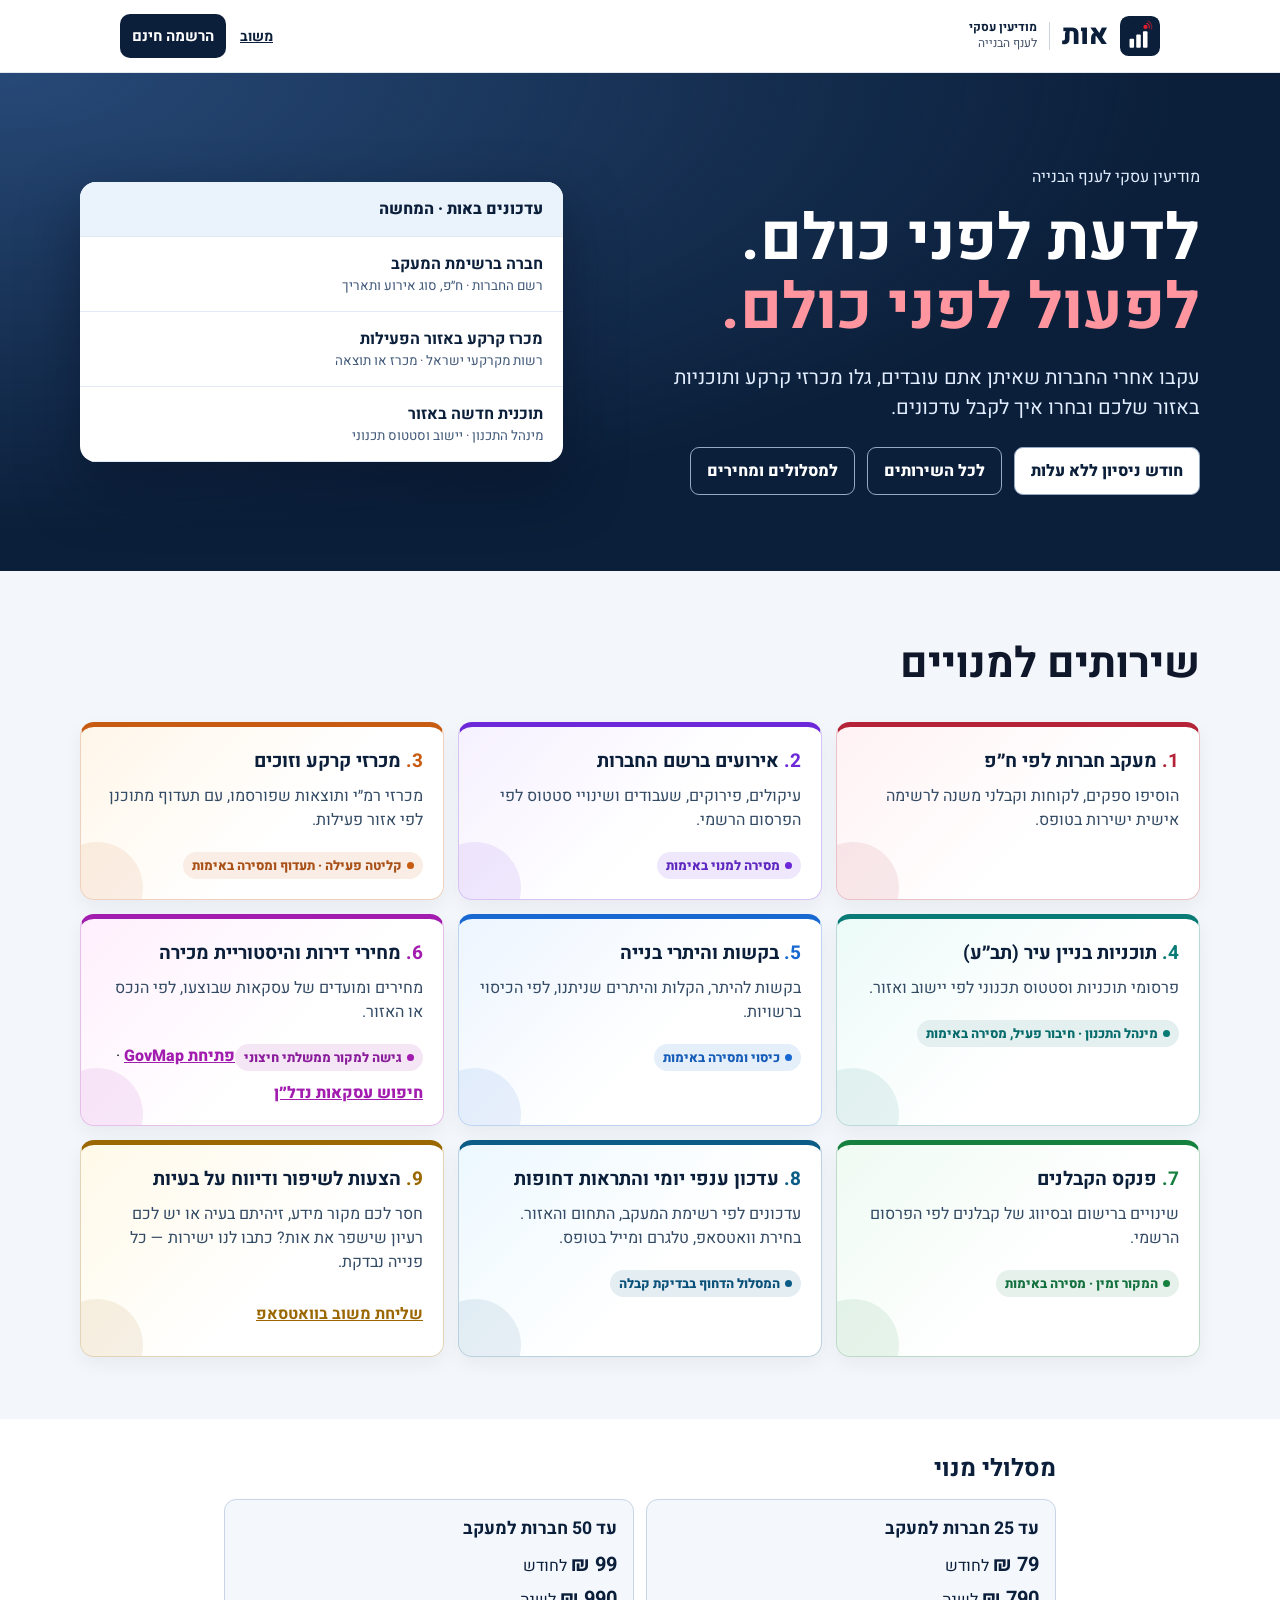
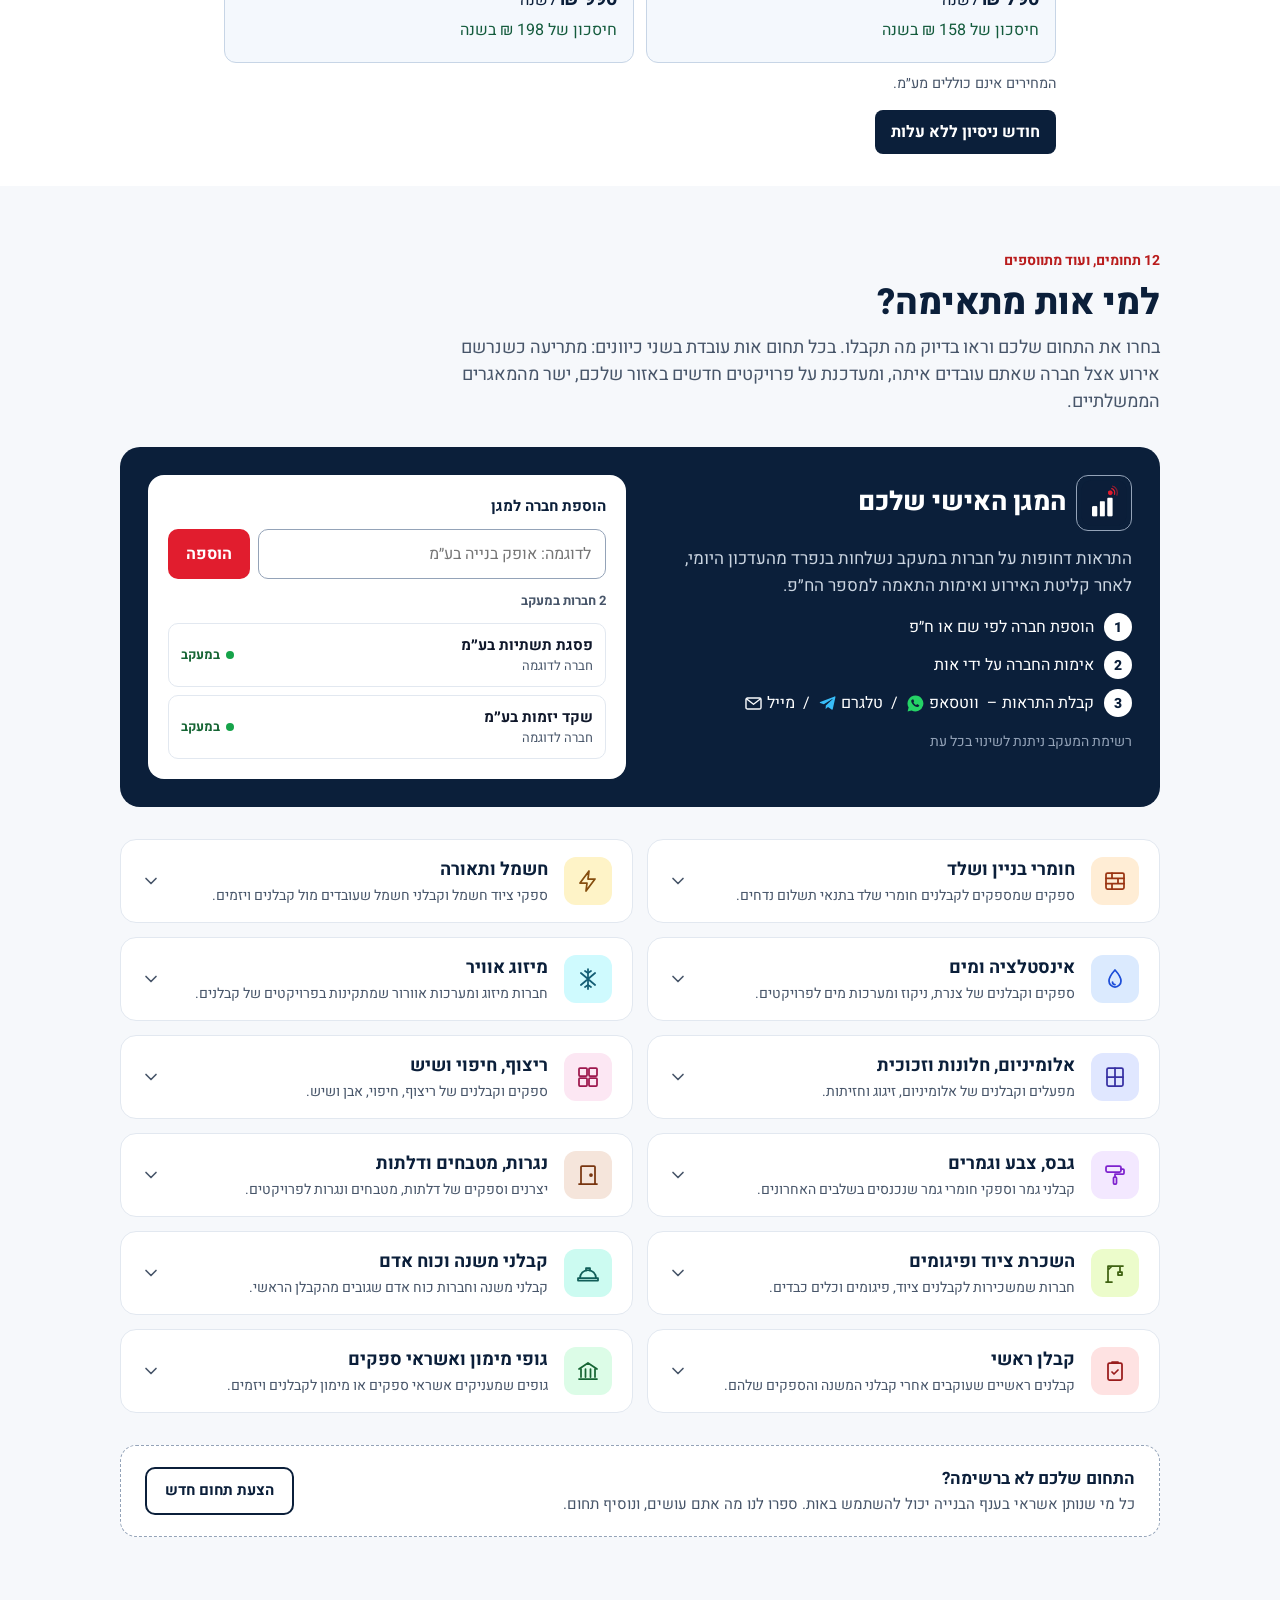
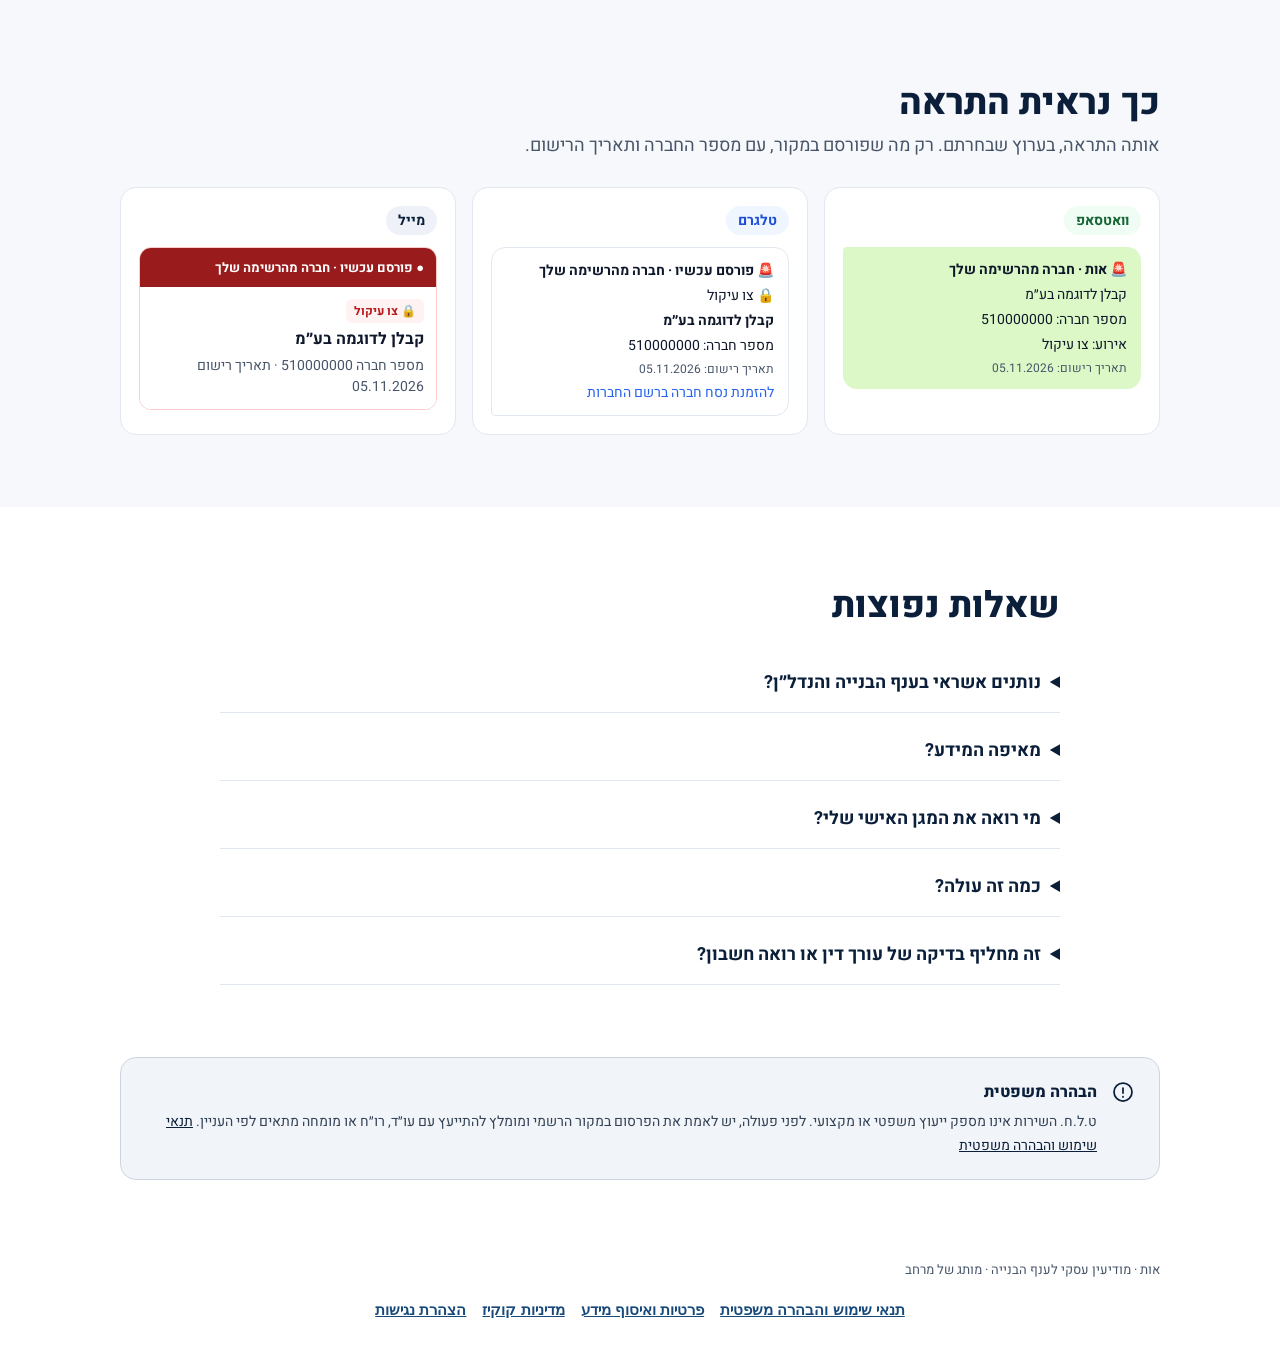
==== commit 84cdc0c7: "Make subscriber feedback visible on mobile" ====
--- a/index.html
+++ b/index.html
@@ -68,7 +68,7 @@
 <header style="border-bottom: 1px solid #E2E8F0">
 <div style="max-width: 1040px; margin: 0 auto; padding: 0 20px; height: 72px; display: flex; align-items: center; justify-content: space-between; gap: 16px">
 <div style="display: flex; align-items: center; gap: 12px"><svg role="img" aria-label="אות" width="40" height="40" viewBox="0 0 512 512"><rect width="512" height="512" rx="112" fill="#0B1F3A"></rect><rect x="122" y="292" width="58" height="114" rx="12" fill="#FFFFFF"></rect><rect x="208" y="236" width="58" height="170" rx="12" fill="#FFFFFF"></rect><rect x="294" y="196" width="58" height="210" rx="12" fill="#FFFFFF"></rect><circle cx="326" cy="140" r="27" fill="#E11D2E"></circle><path d="M343.1 93.0 A50 50 0 0 1 373.0 157.1" fill="none" stroke="#E11D2E" stroke-width="14" stroke-linecap="round"></path><path d="M353.4 64.8 A80 80 0 0 1 401.2 167.4" fill="none" stroke="#E11D2E" stroke-width="14" stroke-linecap="round" opacity="0.55"></path></svg><span style="font-weight: 800; font-size: 28px; color: #0B1F3A">אות</span><span style="width: 1px; height: 28px; background: #CBD5E1"></span><span style="font-size: 12px; line-height: 1.3; color: #475569"><b style="color: #0B1F3A">מודיעין עסקי</b><br>לענף הבנייה</span></div>
-<a href="/join.html" style="display: inline-flex; align-items: center; min-height: 44px; padding: 0 18px; background: #0B1F3A; color: #FFFFFF; font-weight: 700; font-size: 15px; text-decoration: none; border-radius: 10px">הרשמה חינם</a>
+<nav aria-label="פעולות ראשיות" style="display:flex;align-items:center;gap:8px;flex-shrink:0"><a href="#subscriber-feedback" style="display:inline-flex;align-items:center;min-height:44px;padding-inline:6px;font-size:14px;font-weight:700;color:#0B1F3A;white-space:nowrap">משוב</a><a href="/join.html" style="display: inline-flex; align-items: center; min-height: 44px; padding: 0 12px; background: #0B1F3A; color: #FFFFFF; font-weight: 700; font-size: 15px; white-space:nowrap; text-decoration: none; border-radius: 10px">הרשמה חינם</a></nav>
 </div>
 </header>
 <main id="main-content" tabindex="-1">
@@ -90,7 +90,7 @@
 <li><h3>מחירי דירות והיסטוריית מכירה</h3><p>מחירים ומועדים של עסקאות שבוצעו, לפי הנכס או האזור.</p><small>גישה למקור ממשלתי חיצוני</small><a href="https://www.govmap.gov.il/">פתיחת GovMap</a> · <a href="https://www.nadlan.gov.il/">חיפוש עסקאות נדל״ן</a></li>
 <li><h3>פנקס הקבלנים</h3><p>שינויים ברישום ובסיווג של קבלנים לפי הפרסום הרשמי.</p><small>המקור זמין · מסירה באימות</small></li>
 <li><h3>עדכון ענפי יומי והתראות דחופות</h3><p>עדכונים לפי רשימת המעקב, התחום והאזור. בחירת וואטסאפ, טלגרם ומייל בטופס.</p><small>המסלול הדחוף בבדיקת קבלה</small></li>
-<li><h3>הצעות לשיפור ודיווח על בעיות</h3><p>חסר לכם מקור מידע, זיהיתם בעיה או יש לכם רעיון שישפר את אות? כתבו לנו ישירות — כל פנייה נבדקת.</p><small>מענה אישי בוואטסאפ ובמייל</small><a href="https://wa.me/972535275415?text=%D7%94%D7%99%D7%99%2C%20%D7%99%D7%A9%20%D7%9C%D7%99%20%D7%94%D7%A6%D7%A2%D7%AA%20%D7%A9%D7%99%D7%A4%D7%95%D7%A8%20%D7%90%D7%95%20%D7%93%D7%99%D7%95%D7%95%D7%97%20%D7%A2%D7%9C%20%D7%91%D7%A2%D7%99%D7%94%20%D7%91%D7%90%D7%95%D7%AA%3A%20" target="_blank" rel="noopener">שליחת משוב בוואטסאפ</a></li>
+<li id="subscriber-feedback" tabindex="-1" style="scroll-margin-top:80px"><h3>הצעות לשיפור ודיווח על בעיות</h3><p>חסר לכם מקור מידע, זיהיתם בעיה או יש לכם רעיון שישפר את אות? כתבו לנו ישירות — כל פנייה נבדקת.</p><a href="https://wa.me/972535275415?text=%D7%94%D7%99%D7%99%2C%20%D7%99%D7%A9%20%D7%9C%D7%99%20%D7%94%D7%A6%D7%A2%D7%AA%20%D7%A9%D7%99%D7%A4%D7%95%D7%A8%20%D7%90%D7%95%20%D7%93%D7%99%D7%95%D7%95%D7%97%20%D7%A2%D7%9C%20%D7%91%D7%A2%D7%99%D7%94%20%D7%91%D7%90%D7%95%D7%AA%3A%20" target="_blank" rel="noopener" style="display:inline-flex;align-items:center;min-height:44px;font-weight:700">שליחת משוב בוואטסאפ</a></li>
 </ol></div></section>
 <section id="plans" class="subscription-plans" aria-labelledby="plans-title">
   <h2 id="plans-title">מסלולי מנוי</h2>
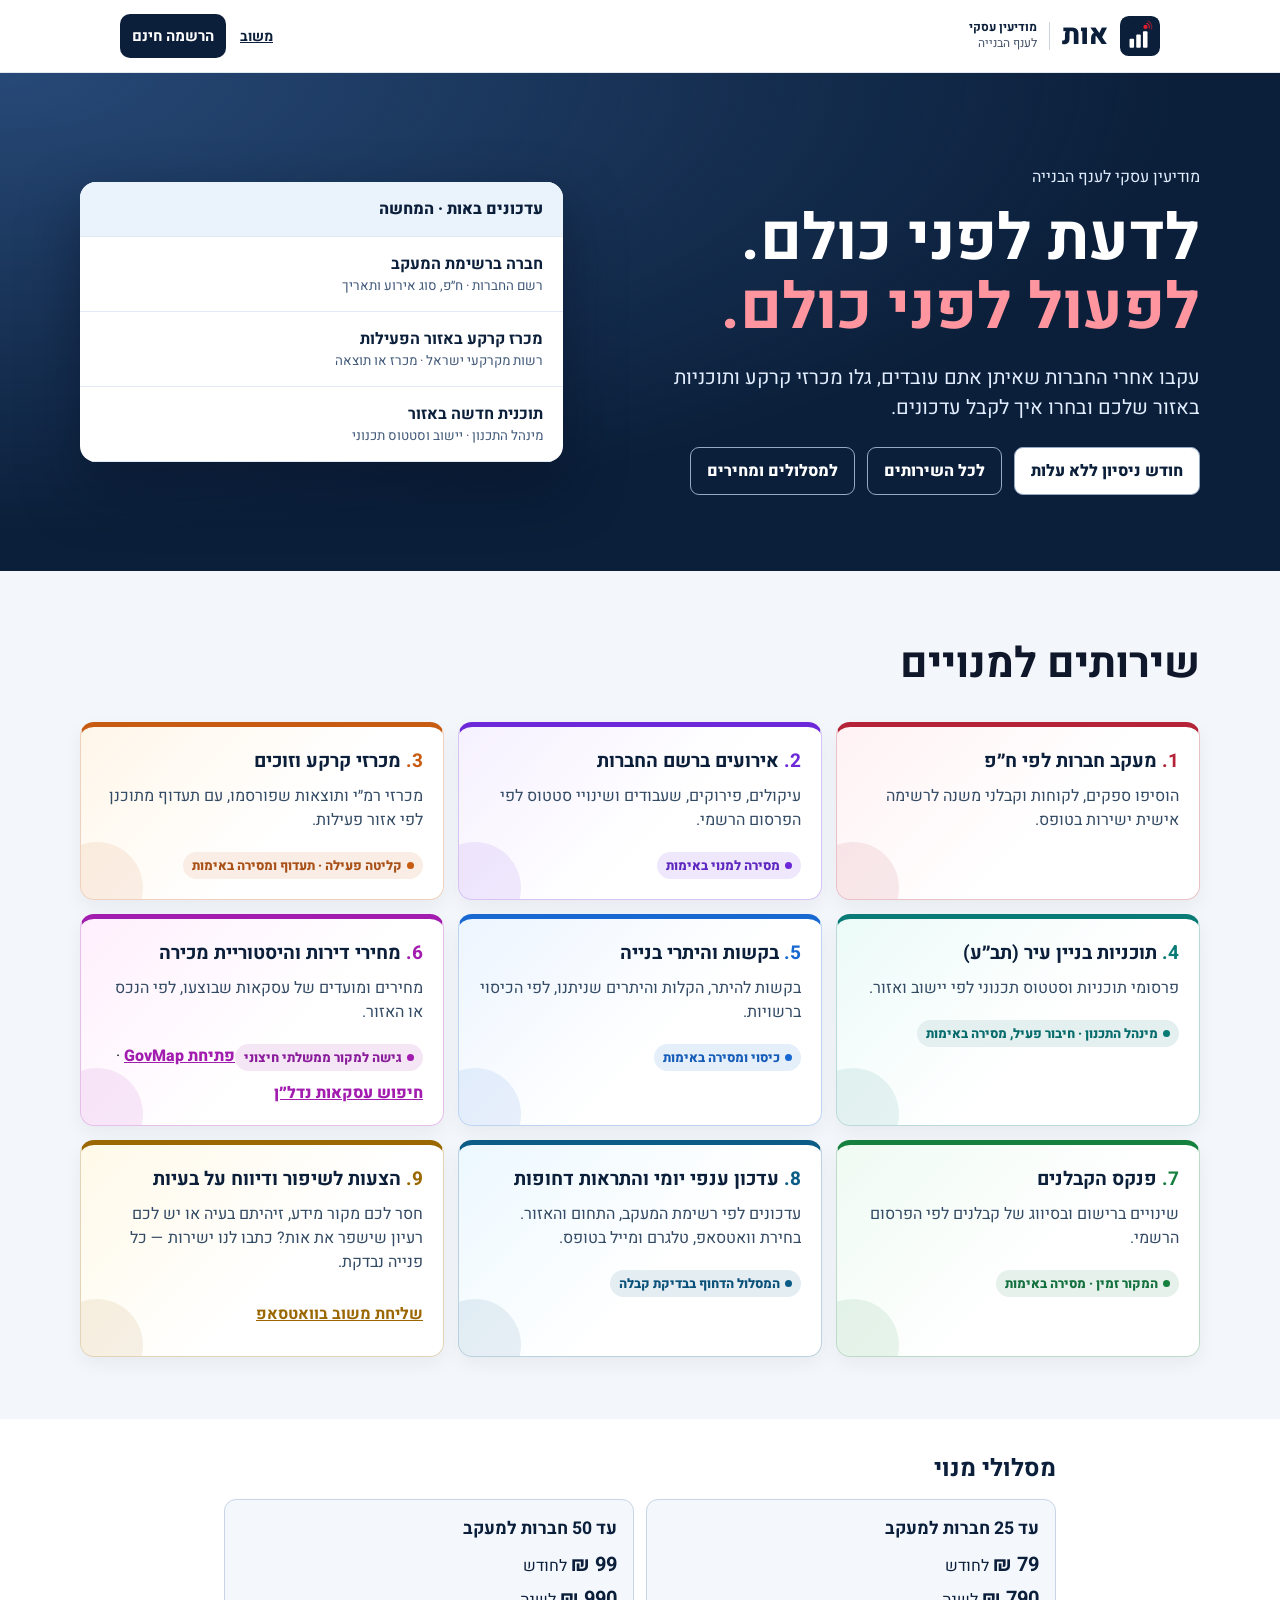
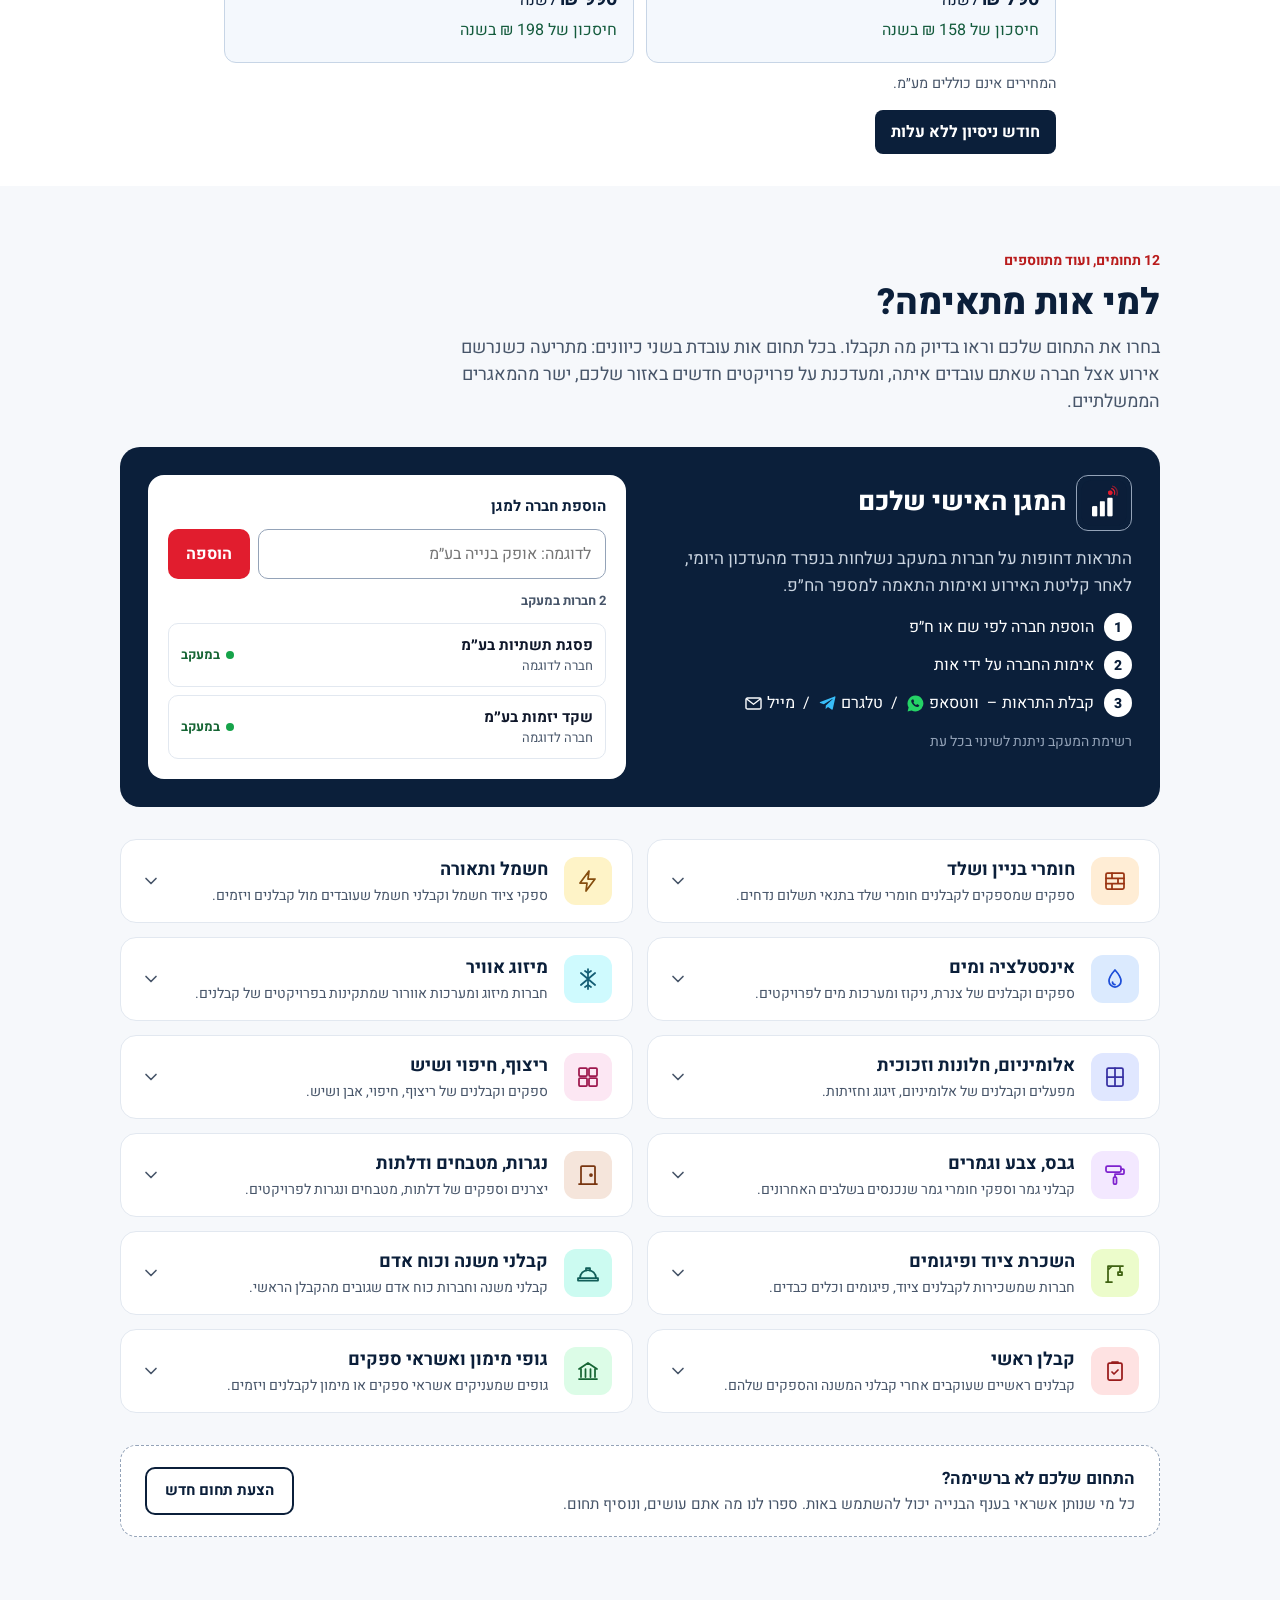
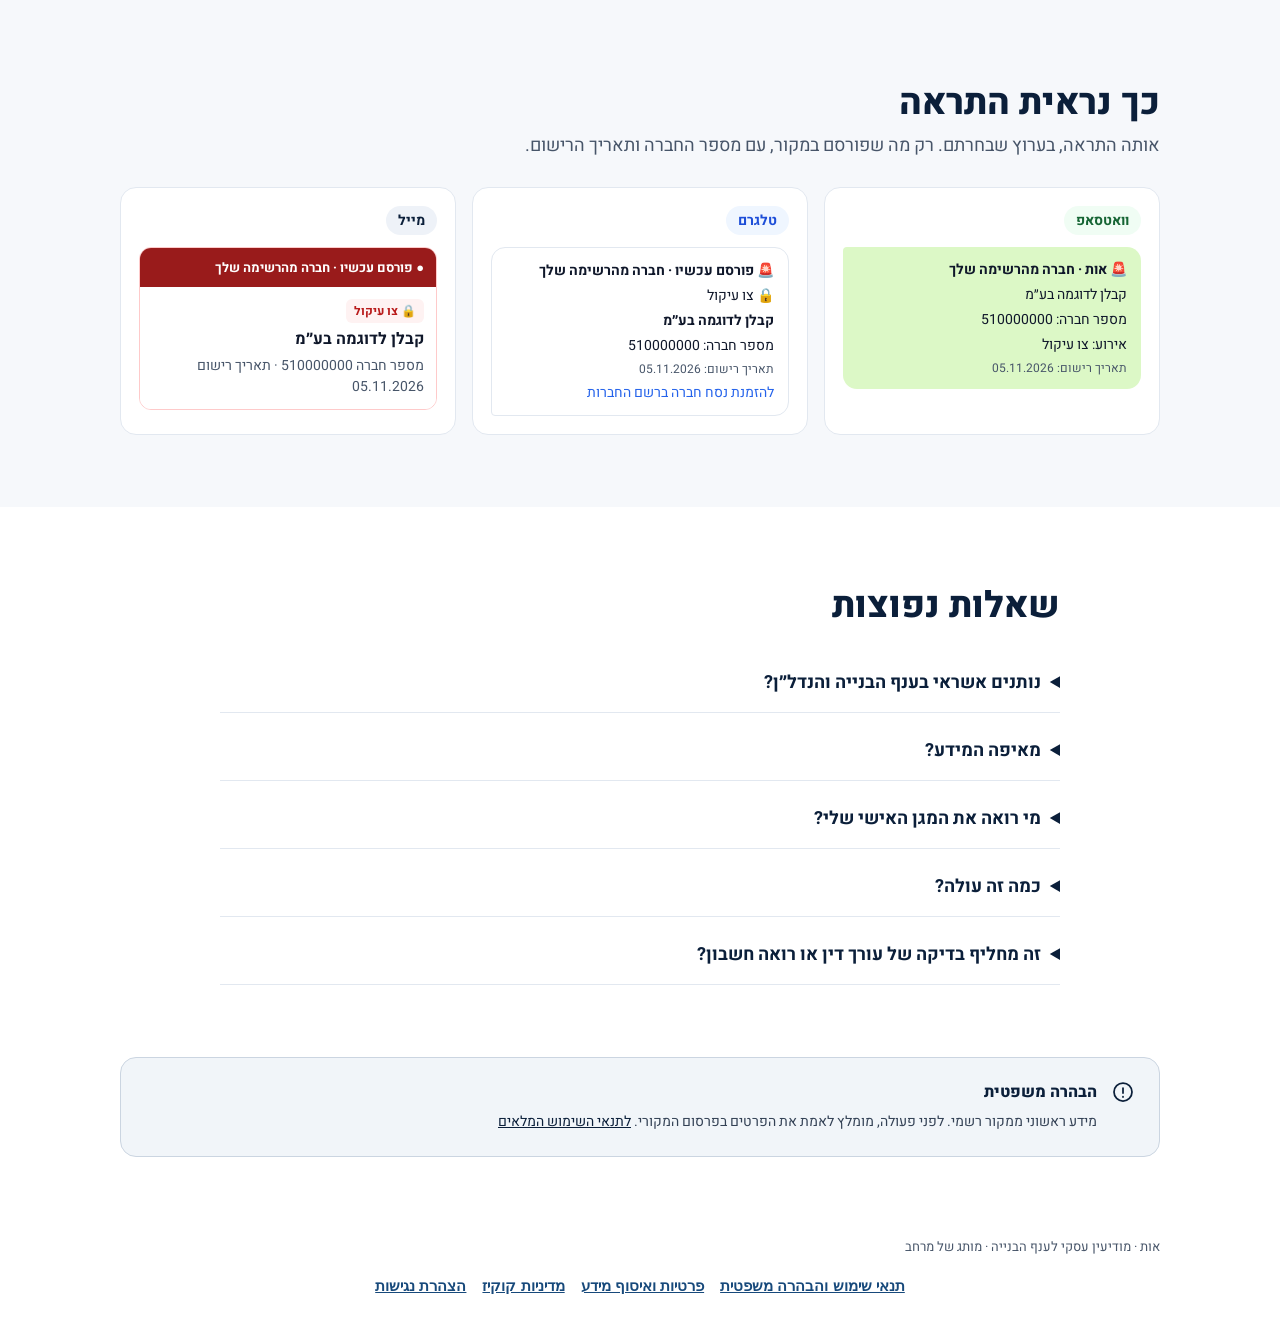
==== commit 03edca8b: "Shorten alert legal disclaimer" ====
--- a/index.html
+++ b/index.html
@@ -638,7 +638,7 @@
 <span style="display: flex; flex-shrink: 0; color: #0B1F3A"><svg aria-hidden="true" width="24" height="24" viewBox="0 0 24 24" fill="none" stroke="currentColor" stroke-width="1.75" stroke-linecap="round" stroke-linejoin="round"><circle cx="12" cy="12" r="9"></circle><path d="M12 8v5M12 16.5v.5"></path></svg></span>
 <div style="display: flex; flex-direction: column; gap: 6px">
 <span style="font-size: 16px; font-weight: 800; color: #0B1F3A">הבהרה משפטית</span>
-<p style="margin: 0; font-size: 14px; line-height: 1.7; color: #334155">ט.ל.ח. השירות אינו מספק ייעוץ משפטי או מקצועי. לפני פעולה, יש לאמת את הפרסום במקור הרשמי ומומלץ להתייעץ עם עו״ד, רו״ח או מומחה מתאים לפי העניין. <a href="/terms.html">תנאי שימוש והבהרה משפטית</a></p>
+<p style="margin: 0; font-size: 14px; line-height: 1.7; color: #334155">מידע ראשוני ממקור רשמי. לפני פעולה, מומלץ לאמת את הפרטים בפרסום המקורי. <a href="/terms.html">לתנאי השימוש המלאים</a></p>
 </div>
 </div>
 </div>
